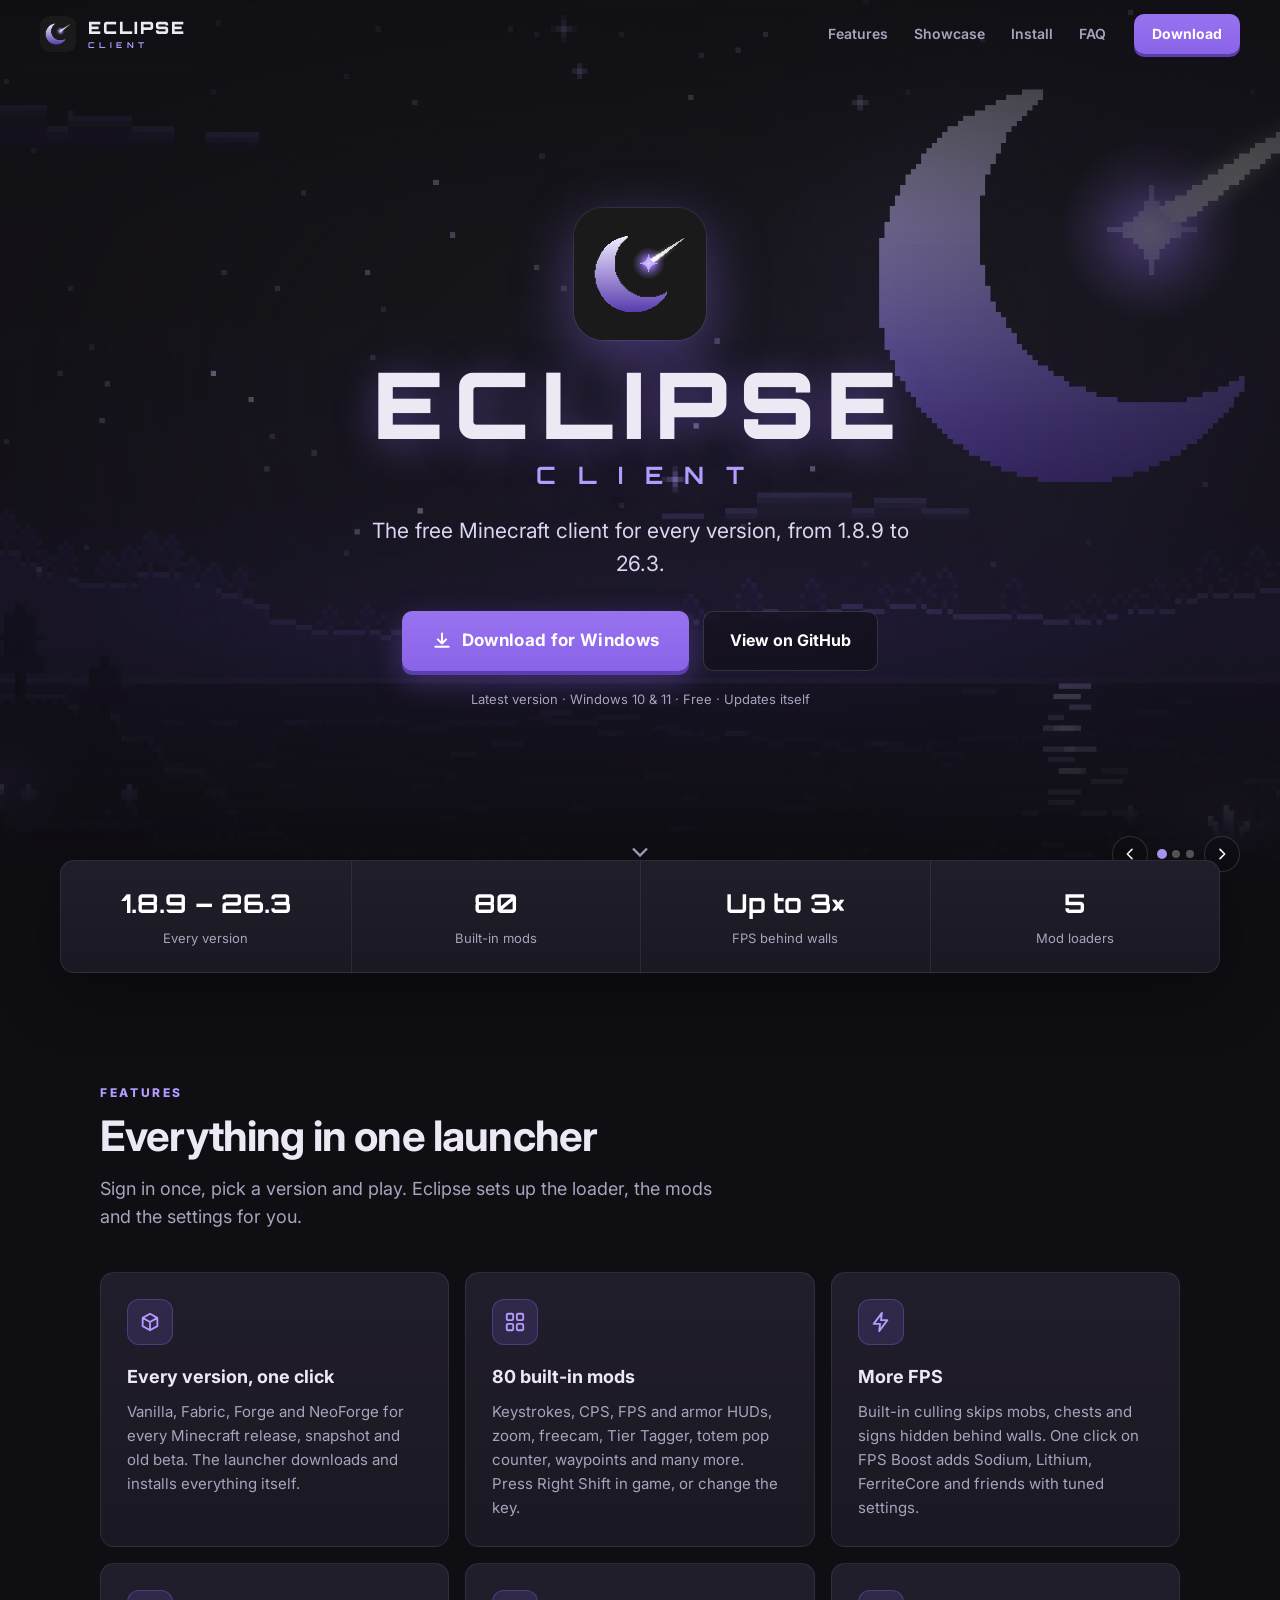
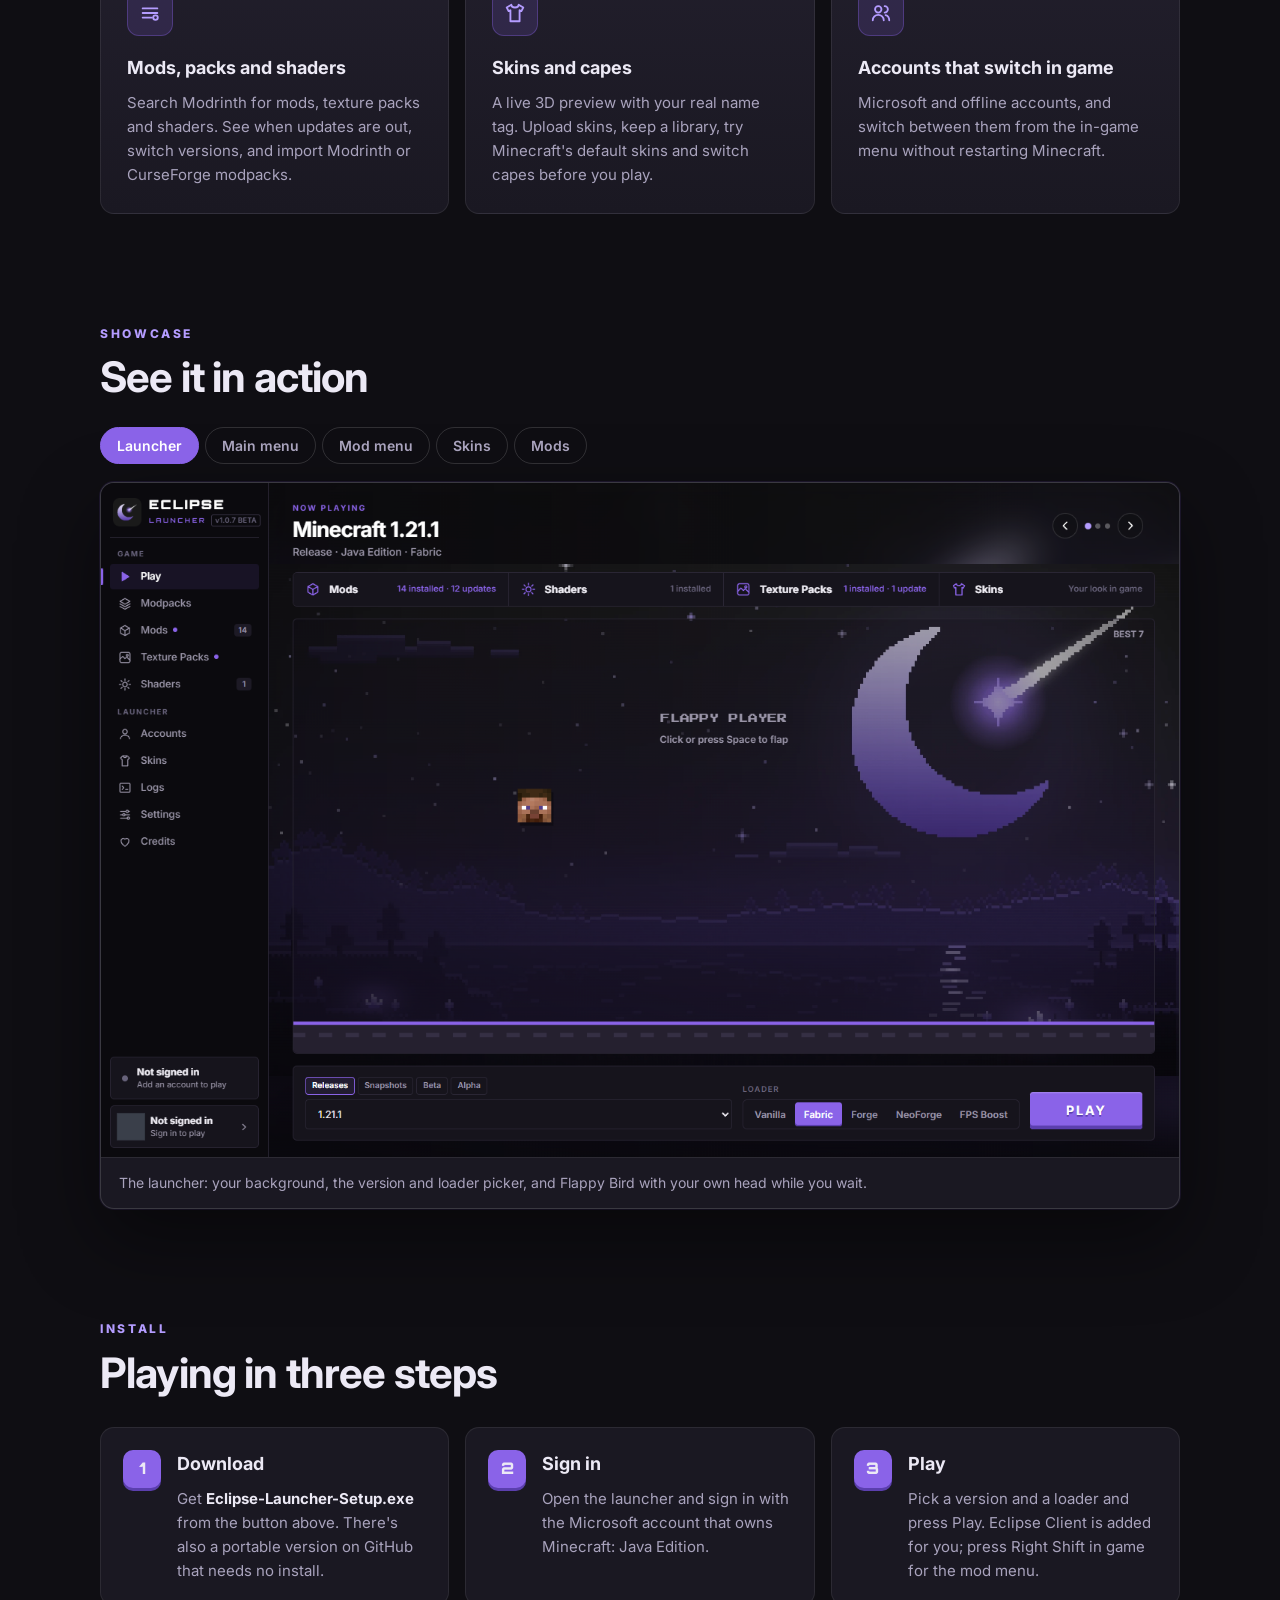
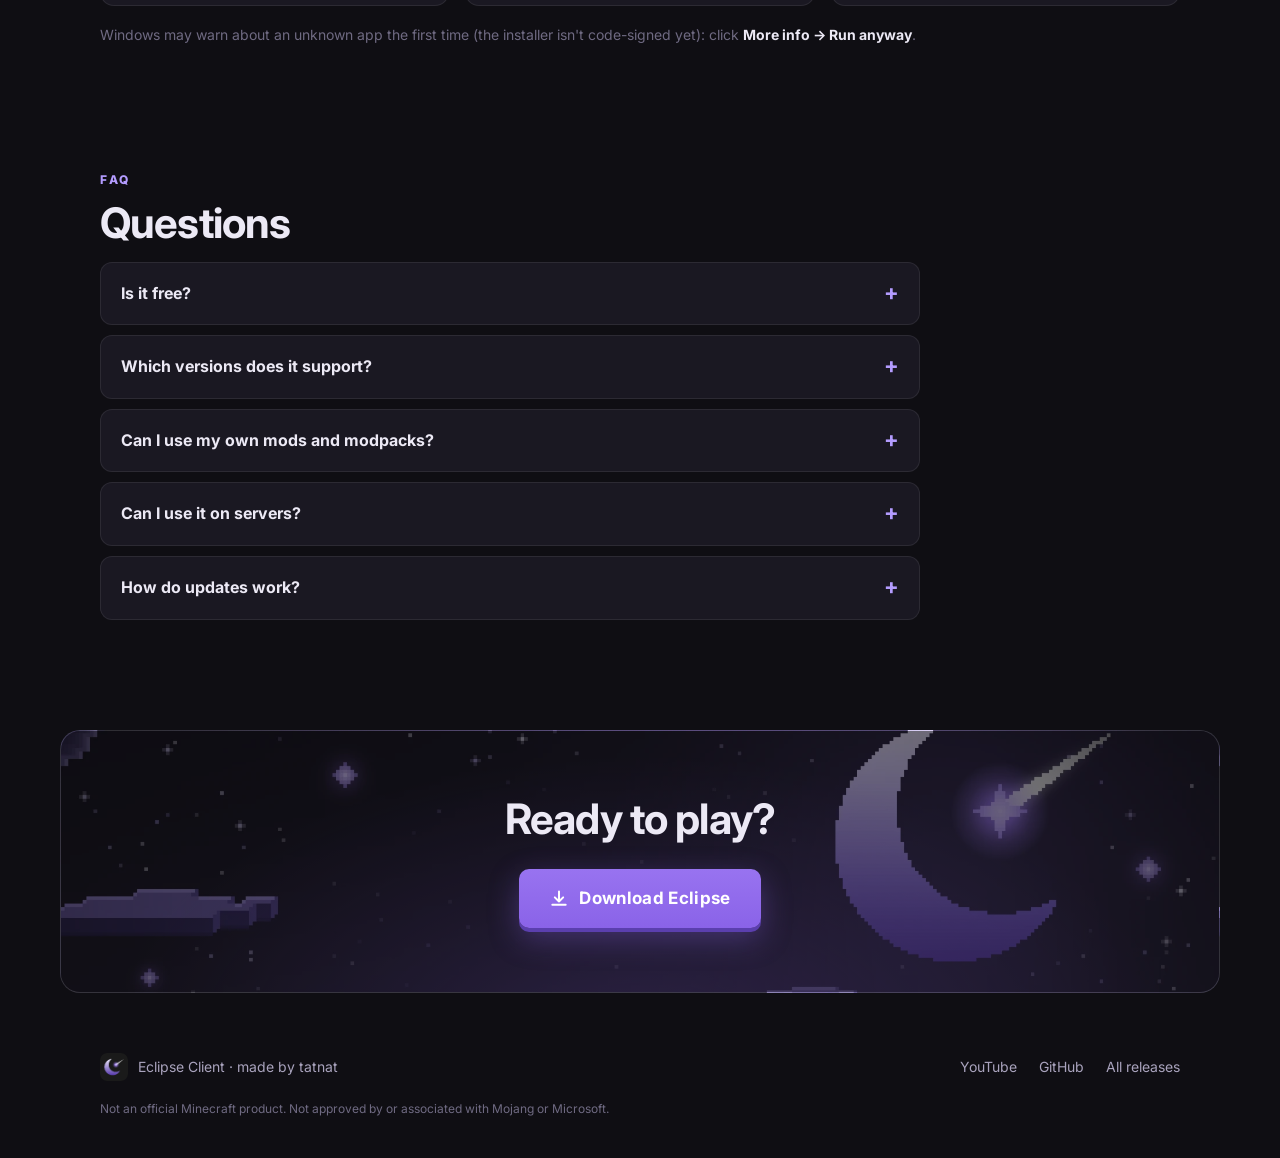
==== index.html @ bcda7501 "Eclipse Client website Co-Authored-By: Claude Opus 5.5 <noreply@anthropic.com>" ====
<!doctype html>
<html lang="en">
<head>
  <meta charset="utf-8">
  <meta name="viewport" content="width=device-width, initial-scale=1">
  <title>Eclipse Client</title>
  <meta name="description" content="Eclipse Client: a free Minecraft launcher and client for every version from 1.8.9 to 26.3. 80 built-in mods, an FPS boost, Modrinth mods, shaders and texture packs, skins and more.">
  <meta property="og:title" content="Eclipse Client">
  <meta property="og:description" content="A free Minecraft launcher and client for every version, 1.8.9 to 26.3.">
  <meta property="og:image" content="assets/shots/launcher-play.png">
  <meta name="theme-color" content="#0f0e13">
  <link rel="icon" href="assets/favicon.png">
  <link rel="preconnect" href="https://fonts.googleapis.com">
  <link rel="preconnect" href="https://fonts.gstatic.com" crossorigin>
  <link href="https://fonts.googleapis.com/css2?family=Inter:wght@400;500;600;700;800&family=Orbitron:wght@600;700;900&display=swap" rel="stylesheet">
  <link rel="stylesheet" href="style.css">
</head>
<body>
  <header class="nav" id="nav">
    <a class="brand" href="#top">
      <img src="assets/logo.png" alt="" width="36" height="36">
      <span class="wordmark">ECLIPSE<small>CLIENT</small></span>
    </a>
    <nav class="links">
      <a href="#features">Features</a>
      <a href="#showcase">Showcase</a>
      <a href="#install">Install</a>
      <a href="#faq">FAQ</a>
    </nav>
    <a class="btn btn-small download-link" href="https://github.com/tatnatYT/tatnat-launcher/releases/latest">Download</a>
  </header>

  <main id="top">
    <!-- ================= hero ================= -->
    <section class="hero">
      <div class="hero-bg" id="heroBg"></div>
      <div class="hero-stars" id="heroStars"></div>
      <div class="hero-shade"></div>
      <div class="hero-content">
        <img class="hero-logo" src="assets/logo.png" alt="Eclipse Client logo" width="128" height="128">
        <h1 class="wordmark big">ECLIPSE<small>CLIENT</small></h1>
        <p class="tagline">The free Minecraft client for every version, from 1.8.9 to 26.3.</p>
        <div class="hero-buttons">
          <a class="btn btn-big download-link" href="https://github.com/tatnatYT/tatnat-launcher/releases/latest">
            <svg viewBox="0 0 24 24" aria-hidden="true"><path d="M12 3v12M7 10l5 5 5-5M4 19h16"/></svg>
            <span>Download for Windows</span>
          </a>
          <a class="btn btn-ghost" href="https://github.com/tatnatYT/tatnat-launcher" target="_blank" rel="noopener">View on GitHub</a>
        </div>
        <p class="hero-meta"><span id="heroVersion">Latest version</span> · Windows 10 &amp; 11 · Free · Updates itself</p>
      </div>
      <div class="hero-switch" aria-label="Background">
        <button class="hero-arrow" id="bgPrev" aria-label="Previous background"><svg viewBox="0 0 24 24"><path d="M15 5l-7 7 7 7"/></svg></button>
        <div class="hero-dots" id="bgDots"></div>
        <button class="hero-arrow" id="bgNext" aria-label="Next background"><svg viewBox="0 0 24 24"><path d="M9 5l7 7-7 7"/></svg></button>
      </div>
      <a class="scroll-hint" href="#features" aria-label="Scroll down"><svg viewBox="0 0 24 24"><path d="M6 9l6 6 6-6"/></svg></a>
    </section>

    <!-- ================= stats ================= -->
    <section class="stats reveal">
      <div><b>1.8.9 – 26.3</b><span>Every version</span></div>
      <div><b>80</b><span>Built-in mods</span></div>
      <div><b>Up to 3×</b><span>FPS behind walls</span></div>
      <div><b>5</b><span>Mod loaders</span></div>
    </section>

    <!-- ================= features ================= -->
    <section class="section" id="features">
      <p class="eyebrow">Features</p>
      <h2>Everything in one launcher</h2>
      <p class="lead">Sign in once, pick a version and play. Eclipse sets up the loader, the mods and the settings for you.</p>
      <div class="cards">
        <article class="card reveal">
          <div class="icon"><svg viewBox="0 0 24 24"><path d="M12 3l8 4.5v9L12 21l-8-4.5v-9zM4 7.5l8 4.5 8-4.5M12 12v9"/></svg></div>
          <h3>Every version, one click</h3>
          <p>Vanilla, Fabric, Forge and NeoForge for every Minecraft release, snapshot and old beta. The launcher downloads and installs everything itself.</p>
        </article>
        <article class="card reveal">
          <div class="icon"><svg viewBox="0 0 24 24"><rect x="3" y="3" width="7" height="7" rx="1.5"/><rect x="14" y="3" width="7" height="7" rx="1.5"/><rect x="3" y="14" width="7" height="7" rx="1.5"/><rect x="14" y="14" width="7" height="7" rx="1.5"/></svg></div>
          <h3>80 built-in mods</h3>
          <p>Keystrokes, CPS, FPS and armor HUDs, zoom, freecam, Tier Tagger, totem pop counter, waypoints and many more. Press Right Shift in game, or change the key.</p>
        </article>
        <article class="card reveal">
          <div class="icon"><svg viewBox="0 0 24 24"><path d="M13 2L4 14h7l-1 8 9-12h-7z"/></svg></div>
          <h3>More FPS</h3>
          <p>Built-in culling skips mobs, chests and signs hidden behind walls. One click on FPS Boost adds Sodium, Lithium, FerriteCore and friends with tuned settings.</p>
        </article>
        <article class="card reveal">
          <div class="icon"><svg viewBox="0 0 24 24"><path d="M4 7h16M4 12h16M4 17h10"/><circle cx="18" cy="17" r="2.5"/></svg></div>
          <h3>Mods, packs and shaders</h3>
          <p>Search Modrinth for mods, texture packs and shaders. See when updates are out, switch versions, and import Modrinth or CurseForge modpacks.</p>
        </article>
        <article class="card reveal">
          <div class="icon"><svg viewBox="0 0 24 24"><path d="M8 3l-5 3 2 4 2-1v12h10V9l2 1 2-4-5-3c0 2-2 3-4 3S8 5 8 3z"/></svg></div>
          <h3>Skins and capes</h3>
          <p>A live 3D preview with your real name tag. Upload skins, keep a library, try Minecraft's default skins and switch capes before you play.</p>
        </article>
        <article class="card reveal">
          <div class="icon"><svg viewBox="0 0 24 24"><circle cx="9" cy="8" r="3.5"/><path d="M3 20c0-3.3 2.7-6 6-6s6 2.7 6 6"/><path d="M16 4.5a3.5 3.5 0 010 7M21 20c0-2.8-1.6-5-4-5.7"/></svg></div>
          <h3>Accounts that switch in game</h3>
          <p>Microsoft and offline accounts, and switch between them from the in-game menu without restarting Minecraft.</p>
        </article>
      </div>
    </section>

    <!-- ================= showcase ================= -->
    <section class="section showcase" id="showcase">
      <p class="eyebrow">Showcase</p>
      <h2>See it in action</h2>
      <div class="tabs" role="tablist">
        <button class="tab on" data-shot="0" role="tab">Launcher</button>
        <button class="tab" data-shot="1" role="tab">Main menu</button>
        <button class="tab" data-shot="2" role="tab">Mod menu</button>
        <button class="tab" data-shot="3" role="tab">Skins</button>
        <button class="tab" data-shot="4" role="tab">Mods</button>
      </div>
      <figure class="frame reveal">
        <img id="shot" src="assets/shots/launcher-play.png" alt="The Eclipse Launcher" loading="lazy">
        <figcaption id="shotCaption">The launcher: your background, the version and loader picker, and Flappy Bird with your own head while you wait.</figcaption>
      </figure>
    </section>

    <!-- ================= install ================= -->
    <section class="section" id="install">
      <p class="eyebrow">Install</p>
      <h2>Playing in three steps</h2>
      <ol class="steps">
        <li class="reveal"><span>1</span><div><h3>Download</h3><p>Get <b>Eclipse-Launcher-Setup.exe</b> from the button above. There's also a portable version on GitHub that needs no install.</p></div></li>
        <li class="reveal"><span>2</span><div><h3>Sign in</h3><p>Open the launcher and sign in with the Microsoft account that owns Minecraft: Java Edition.</p></div></li>
        <li class="reveal"><span>3</span><div><h3>Play</h3><p>Pick a version and a loader and press Play. Eclipse Client is added for you; press Right Shift in game for the mod menu.</p></div></li>
      </ol>
      <p class="note">Windows may warn about an unknown app the first time (the installer isn't code-signed yet): click <b>More info → Run anyway</b>.</p>
    </section>

    <!-- ================= faq ================= -->
    <section class="section" id="faq">
      <p class="eyebrow">FAQ</p>
      <h2>Questions</h2>
      <div class="faq">
        <details class="reveal"><summary>Is it free?</summary><p>Yes. The launcher and the client are completely free, and the source is on GitHub.</p></details>
        <details class="reveal"><summary>Which versions does it support?</summary><p>The launcher runs every Minecraft version. Eclipse Client (the in-game mods) works on Fabric 1.8.9–1.12.2 and 1.14.4–26.3, Forge 1.8.9–1.12.2 and 1.18.2–1.20.1, and NeoForge 1.20.2–26.3.</p></details>
        <details class="reveal"><summary>Can I use my own mods and modpacks?</summary><p>Yes. Drop in your own jars, install from Modrinth, or import a Modrinth (.mrpack) or CurseForge modpack. Eclipse Client works next to Sodium, Iris, Lithium and other popular mods.</p></details>
        <details class="reveal"><summary>Can I use it on servers?</summary><p>Eclipse Client only changes what you see and your HUD; it adds no cheats. Still, every server has its own rules, so check them if you're unsure.</p></details>
        <details class="reveal"><summary>How do updates work?</summary><p>The launcher updates itself from GitHub and brings the newest Eclipse Client with it. There's nothing to download again.</p></details>
      </div>
    </section>

    <!-- ================= final call ================= -->
    <section class="cta reveal">
      <h2>Ready to play?</h2>
      <a class="btn btn-big download-link" href="https://github.com/tatnatYT/tatnat-launcher/releases/latest">
        <svg viewBox="0 0 24 24" aria-hidden="true"><path d="M12 3v12M7 10l5 5 5-5M4 19h16"/></svg>
        <span>Download Eclipse</span>
      </a>
    </section>
  </main>

  <footer class="footer">
    <div class="footer-brand">
      <img src="assets/logo.png" alt="" width="28" height="28">
      <span>Eclipse Client · made by tatnat</span>
    </div>
    <div class="footer-links">
      <a href="https://www.youtube.com/@tatnatmc" target="_blank" rel="noopener">YouTube</a>
      <a href="https://github.com/tatnatYT/tatnat-launcher" target="_blank" rel="noopener">GitHub</a>
      <a href="https://github.com/tatnatYT/tatnat-launcher/releases" target="_blank" rel="noopener">All releases</a>
    </div>
    <p class="legal">Not an official Minecraft product. Not approved by or associated with Mojang or Microsoft.</p>
  </footer>

  <script src="main.js"></script>
</body>
</html>
---- style.css ----
/* Eclipse Client website: purple night sky, Orbitron wordmark, Inter text. */
:root {
  --bg: #0f0e13;
  --bg-2: #15131c;
  --card: #1a1822;
  --card-2: #211e2b;
  --line: rgba(255, 255, 255, .08);
  --line-2: rgba(255, 255, 255, .14);
  --text: #ece9f5;
  --muted: #a9a3bd;
  --faint: #6f6a82;
  --accent: #8a63e8;
  --accent-dark: #5b3fae;
  --accent-light: #b49cff;
  --r: 14px;
  --max: 1160px;
}

* { box-sizing: border-box; }
html { scroll-behavior: smooth; }
body {
  margin: 0; background: var(--bg); color: var(--text);
  font: 16px/1.6 Inter, system-ui, sans-serif; -webkit-font-smoothing: antialiased;
}
img { max-width: 100%; display: block; }
a { color: inherit; text-decoration: none; }
::selection { background: rgba(138, 99, 232, .45); }

/* ---------- wordmark ---------- */
.wordmark {
  font-family: Orbitron, Inter, sans-serif; font-weight: 900; letter-spacing: .12em;
  display: inline-flex; flex-direction: column; line-height: 1;
}
.wordmark small { font-size: .42em; font-weight: 700; letter-spacing: .5em; color: var(--accent-light); margin-top: .45em; }
.wordmark.big { font-size: clamp(42px, 8vw, 92px); margin: 18px 0 0; align-items: center; text-shadow: 0 6px 40px rgba(138, 99, 232, .45); }
.wordmark.big small { font-size: .26em; letter-spacing: .9em; margin-left: .9em; margin-top: .6em; }

/* ---------- buttons ---------- */
.btn {
  display: inline-flex; align-items: center; justify-content: center; gap: 10px;
  font-weight: 700; border-radius: 10px; cursor: pointer; white-space: nowrap;
  background: linear-gradient(180deg, #9873f0, var(--accent)); color: #fff;
  box-shadow: 0 4px 0 var(--accent-dark), 0 10px 30px rgba(138, 99, 232, .35);
  transition: transform .15s ease, filter .15s ease, box-shadow .15s ease;
}
.btn:hover { transform: translateY(-2px); filter: brightness(1.08); }
.btn:active { transform: translateY(2px); box-shadow: 0 1px 0 var(--accent-dark), 0 4px 14px rgba(138, 99, 232, .35); }
.btn svg { width: 20px; height: 20px; fill: none; stroke: currentColor; stroke-width: 2.4; stroke-linecap: round; stroke-linejoin: round; }
.btn-big { padding: 16px 30px; font-size: 17px; letter-spacing: .02em; }
.btn-small { padding: 9px 18px; font-size: 14px; box-shadow: 0 3px 0 var(--accent-dark); }
.btn-ghost {
  padding: 16px 26px; font-size: 16px; background: rgba(15, 14, 19, .55); border: 1px solid var(--line-2);
  box-shadow: none; backdrop-filter: blur(8px);
}
.btn-ghost:hover { background: rgba(138, 99, 232, .25); border-color: rgba(180, 156, 255, .5); }

/* ---------- nav ---------- */
.nav {
  position: fixed; top: 0; left: 0; right: 0; z-index: 50;
  display: flex; align-items: center; gap: 28px; padding: 14px clamp(16px, 4vw, 40px);
  transition: background .25s ease, border-color .25s ease, padding .25s ease;
  border-bottom: 1px solid transparent;
}
.nav.solid { background: rgba(15, 14, 19, .82); backdrop-filter: blur(14px); border-bottom-color: var(--line); padding-top: 10px; padding-bottom: 10px; }
.brand { display: flex; align-items: center; gap: 12px; }
.brand img { border-radius: 9px; }
.brand .wordmark { font-size: 17px; }
.brand .wordmark small { font-size: 8px; letter-spacing: .55em; margin-top: 5px; }
.links { display: flex; gap: 26px; margin-left: auto; }
.links a { color: var(--muted); font-weight: 600; font-size: 14px; transition: color .15s; }
.links a:hover { color: #fff; }

/* ---------- hero ---------- */
.hero { position: relative; min-height: 100svh; display: grid; place-items: center; overflow: hidden; text-align: center; padding: 120px 16px 90px; }
.hero-bg, .hero-stars, .hero-shade { position: absolute; inset: 0; pointer-events: none; }
.hero-layer {
  position: absolute; inset: -3%; background: center / cover no-repeat; image-rendering: pixelated;
  animation: drift 28s ease-in-out infinite alternate; will-change: transform, opacity;
}
.hero-layer.enter { animation: drift 28s ease-in-out infinite alternate, enter .9s cubic-bezier(.2, .8, .2, 1) both; }
.hero-layer.leave { animation: leave .9s cubic-bezier(.4, 0, .2, 1) both; }
@keyframes drift { from { transform: translate3d(0, 0, 0) scale(1); } to { transform: translate3d(-1.5%, -1%, 0) scale(1.04); } }
@keyframes enter { from { opacity: 0; filter: blur(12px) brightness(1.5); } to { opacity: 1; filter: none; } }
@keyframes leave { to { opacity: 0; filter: blur(10px); } }
.hero-shade {
  background:
    radial-gradient(ellipse at 50% 45%, rgba(15, 14, 19, .25), rgba(15, 14, 19, .7) 70%),
    linear-gradient(180deg, rgba(15, 14, 19, .5), transparent 25%, transparent 70%, var(--bg));
}
.star { position: absolute; width: 3px; height: 3px; background: #e9e2ff; box-shadow: 0 0 6px 1px rgba(180, 156, 255, .8); opacity: 0; animation: twinkle var(--d, 4s) ease-in-out var(--delay, 0s) infinite; }
@keyframes twinkle { 0%, 100% { opacity: 0; transform: scale(.6); } 50% { opacity: .9; transform: scale(1.2); } }
.shoot {
  position: absolute; width: 160px; height: 2px; border-radius: 2px; opacity: 0; transform: rotate(-28deg);
  background: linear-gradient(90deg, transparent, rgba(255, 255, 255, .9) 70%, #d9ccff); box-shadow: 0 0 10px rgba(180, 156, 255, .9);
  animation: shoot 1.2s ease-out forwards;
}
@keyframes shoot { 0% { opacity: 0; translate: 0 0; } 15% { opacity: 1; } 100% { opacity: 0; translate: -360px 190px; } }
.hero-content { position: relative; z-index: 2; display: flex; flex-direction: column; align-items: center; }
.hero-logo {
  width: clamp(96px, 12vw, 132px); height: auto; border-radius: 22%;
  box-shadow: 0 0 0 1px rgba(255, 255, 255, .08), 0 18px 60px rgba(138, 99, 232, .45);
  animation: float 6s ease-in-out infinite;
}
@keyframes float { 50% { transform: translateY(-8px); } }
.tagline { font-size: clamp(17px, 2.2vw, 21px); color: #ddd6f3; max-width: 560px; margin: 26px 0 30px; }
.hero-buttons { display: flex; gap: 14px; flex-wrap: wrap; justify-content: center; }
.hero-meta { color: var(--muted); font-size: 13px; margin-top: 18px; }
.hero-switch { position: absolute; z-index: 3; bottom: 28px; right: clamp(16px, 4vw, 40px); display: flex; align-items: center; gap: 10px; }
.hero-arrow {
  width: 36px; height: 36px; border-radius: 50%; display: grid; place-items: center; cursor: pointer; color: #fff;
  background: rgba(15, 14, 19, .55); border: 1px solid var(--line-2); transition: background .15s, transform .15s;
}
.hero-arrow:hover { background: rgba(138, 99, 232, .5); transform: scale(1.06); }
.hero-arrow svg { width: 16px; height: 16px; fill: none; stroke: currentColor; stroke-width: 2.4; stroke-linecap: round; stroke-linejoin: round; }
.hero-dots { display: flex; gap: 6px; }
.hero-dots button { width: 8px; height: 8px; padding: 0; border: 0; border-radius: 50%; cursor: pointer; background: rgba(255, 255, 255, .3); transition: background .15s, transform .15s; }
.hero-dots button.on { background: var(--accent-light); transform: scale(1.25); }
.scroll-hint { position: absolute; z-index: 3; bottom: 26px; left: 50%; translate: -50% 0; color: var(--muted); animation: bob 2s ease-in-out infinite; }
.scroll-hint svg { width: 28px; height: 28px; fill: none; stroke: currentColor; stroke-width: 2; }
@keyframes bob { 50% { transform: translateY(6px); } }

/* ---------- stats ---------- */
.stats {
  max-width: var(--max); margin: -40px auto 0; position: relative; z-index: 4;
  display: grid; grid-template-columns: repeat(4, 1fr);
  background: linear-gradient(180deg, var(--card-2), var(--card)); border: 1px solid var(--line); border-radius: var(--r);
  box-shadow: 0 20px 60px rgba(0, 0, 0, .35);
}
.stats > div { padding: 22px 16px; text-align: center; }
.stats > div + div { border-left: 1px solid var(--line); }
.stats b { display: block; font-family: Orbitron, Inter, sans-serif; font-size: clamp(18px, 2.4vw, 26px); color: #fff; }
.stats span { color: var(--muted); font-size: 13px; }

/* ---------- sections ---------- */
.section { max-width: var(--max); margin: 0 auto; padding: 110px clamp(16px, 4vw, 40px) 0; }
.eyebrow { color: var(--accent-light); font-weight: 800; font-size: 12px; letter-spacing: .22em; text-transform: uppercase; margin: 0 0 10px; }
h2 { font-size: clamp(28px, 4vw, 42px); line-height: 1.15; margin: 0 0 14px; letter-spacing: -.02em; }
.lead { color: var(--muted); font-size: 18px; max-width: 620px; margin: 0 0 40px; }
h3 { margin: 0 0 8px; font-size: 18px; }

.cards { display: grid; grid-template-columns: repeat(3, 1fr); gap: 16px; }
.card {
  background: linear-gradient(180deg, var(--card-2), var(--card)); border: 1px solid var(--line); border-radius: var(--r);
  padding: 26px; transition: transform .2s ease, border-color .2s ease, box-shadow .2s ease;
}
.card:hover { transform: translateY(-4px); border-color: rgba(180, 156, 255, .35); box-shadow: 0 16px 40px rgba(91, 63, 174, .25); }
.card p { color: var(--muted); margin: 0; font-size: 15px; }
.icon {
  width: 46px; height: 46px; border-radius: 12px; display: grid; place-items: center; margin-bottom: 18px;
  background: rgba(138, 99, 232, .16); border: 1px solid rgba(138, 99, 232, .35); color: var(--accent-light);
}
.icon svg { width: 22px; height: 22px; fill: none; stroke: currentColor; stroke-width: 2; stroke-linecap: round; stroke-linejoin: round; }

/* ---------- showcase ---------- */
.tabs { display: flex; gap: 6px; flex-wrap: wrap; margin: 26px 0 18px; }
.tab {
  padding: 9px 16px; border-radius: 999px; border: 1px solid var(--line-2); background: transparent; color: var(--muted);
  font: 600 14px Inter, sans-serif; cursor: pointer; transition: all .15s;
}
.tab:hover { color: #fff; border-color: rgba(180, 156, 255, .5); }
.tab.on { background: var(--accent); border-color: var(--accent); color: #fff; }
.frame { margin: 0; border-radius: var(--r); overflow: hidden; border: 1px solid var(--line-2); background: var(--card); box-shadow: 0 30px 80px rgba(0, 0, 0, .45), 0 0 0 1px rgba(138, 99, 232, .12); }
.frame img { width: 100%; aspect-ratio: 16 / 10; object-fit: cover; object-position: top; transition: opacity .25s ease; }
.frame img.fading { opacity: 0; }
.frame figcaption { padding: 14px 18px; color: var(--muted); font-size: 14px; border-top: 1px solid var(--line); }

/* ---------- install ---------- */
.steps { list-style: none; padding: 0; margin: 30px 0 0; display: grid; grid-template-columns: repeat(3, 1fr); gap: 16px; }
.steps li { display: flex; gap: 16px; background: var(--card); border: 1px solid var(--line); border-radius: var(--r); padding: 22px; }
.steps li > span {
  flex: none; width: 38px; height: 38px; border-radius: 10px; display: grid; place-items: center;
  font-family: Orbitron, sans-serif; font-weight: 900; background: var(--accent); box-shadow: 0 3px 0 var(--accent-dark);
}
.steps p { margin: 0; color: var(--muted); font-size: 15px; }
.note { color: var(--faint); font-size: 14px; margin-top: 18px; }
.note b, .steps b { color: var(--text); }

/* ---------- faq ---------- */
.faq { display: grid; gap: 10px; max-width: 820px; }
.faq details { background: var(--card); border: 1px solid var(--line); border-radius: 12px; padding: 0 20px; transition: border-color .15s; }
.faq details[open] { border-color: rgba(180, 156, 255, .3); }
.faq summary { cursor: pointer; padding: 18px 0; font-weight: 700; list-style: none; display: flex; justify-content: space-between; gap: 12px; }
.faq summary::-webkit-details-marker { display: none; }
.faq summary::after { content: '+'; color: var(--accent-light); font-size: 22px; line-height: 1; transition: transform .2s; }
.faq details[open] summary::after { transform: rotate(45deg); }
.faq p { color: var(--muted); margin: 0 0 18px; }

/* ---------- final call + footer ---------- */
.cta {
  max-width: var(--max); margin: 110px auto 0; padding: 64px 24px; text-align: center; border-radius: 20px;
  background:
    radial-gradient(ellipse at 50% 120%, rgba(138, 99, 232, .45), transparent 65%),
    url('assets/bg/2.webp') center 30% / cover;
  border: 1px solid var(--line-2); position: relative; overflow: hidden;
}
.cta::before { content: ''; position: absolute; inset: 0; background: rgba(15, 14, 19, .55); }
.cta > * { position: relative; }
.cta h2 { margin-bottom: 26px; }
.footer { max-width: var(--max); margin: 0 auto; padding: 60px clamp(16px, 4vw, 40px) 40px; display: flex; flex-wrap: wrap; align-items: center; gap: 18px 30px; color: var(--muted); font-size: 14px; }
.footer-brand { display: flex; align-items: center; gap: 10px; }
.footer-brand img { border-radius: 7px; }
.footer-links { display: flex; gap: 22px; margin-left: auto; }
.footer-links a:hover { color: #fff; }
.legal { flex-basis: 100%; color: var(--faint); font-size: 12px; margin: 0; }

/* ---------- reveal on scroll ---------- */
.reveal { opacity: 0; transform: translateY(18px); transition: opacity .6s ease, transform .6s ease; }
.reveal.in { opacity: 1; transform: none; }
.cards .reveal:nth-child(3n+2) { transition-delay: .08s; }
.cards .reveal:nth-child(3n) { transition-delay: .16s; }

/* ---------- small screens ---------- */
@media (max-width: 900px) {
  .links { display: none; }
  .nav .btn-small { margin-left: auto; }
  .cards, .steps { grid-template-columns: 1fr; }
  .stats { grid-template-columns: repeat(2, 1fr); margin: -30px 16px 0; }
  .stats > div:nth-child(3) { border-left: 0; }
  .stats > div:nth-child(n+3) { border-top: 1px solid var(--line); }
  .hero-switch { right: 50%; translate: 50% 0; bottom: 70px; }
  .cta { margin: 90px 16px 0; }
}
@media (prefers-reduced-motion: reduce) {
  *, *::before, *::after { animation: none !important; transition: none !important; }
  .reveal { opacity: 1; transform: none; }
}
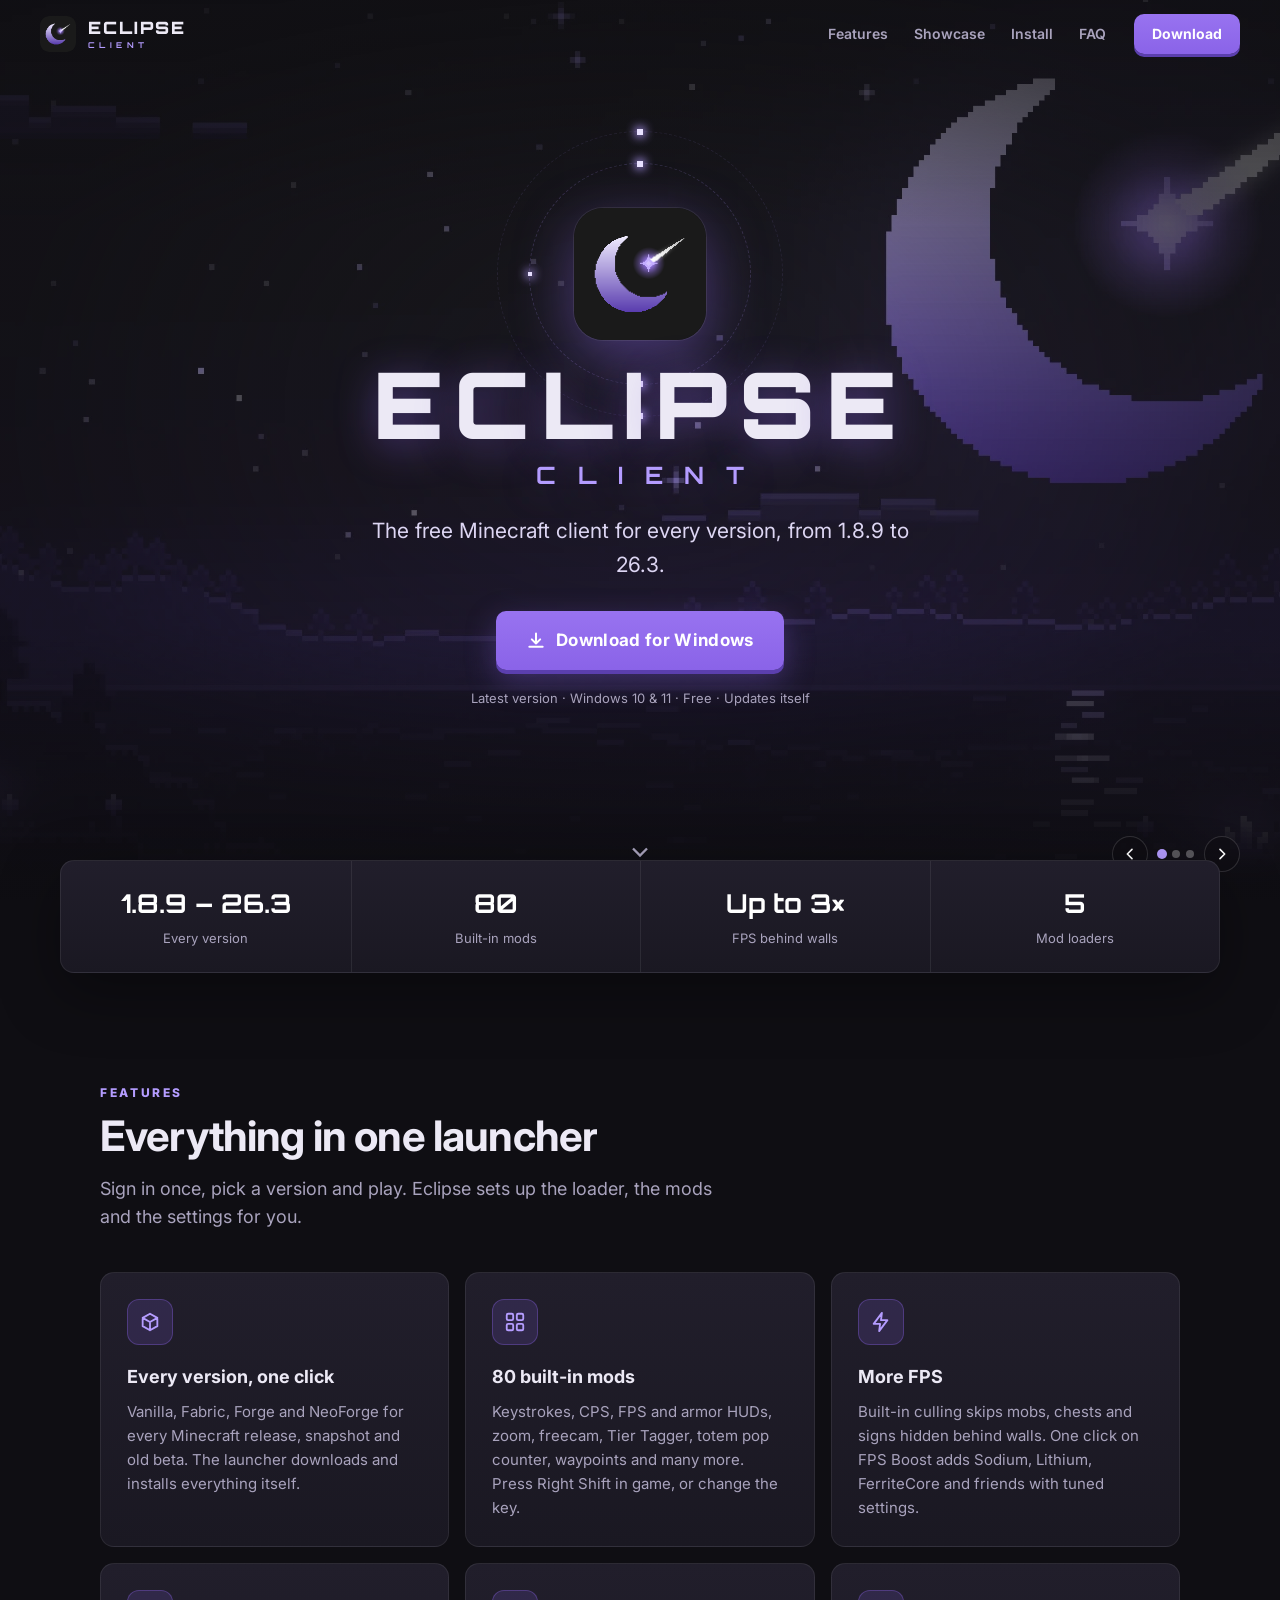
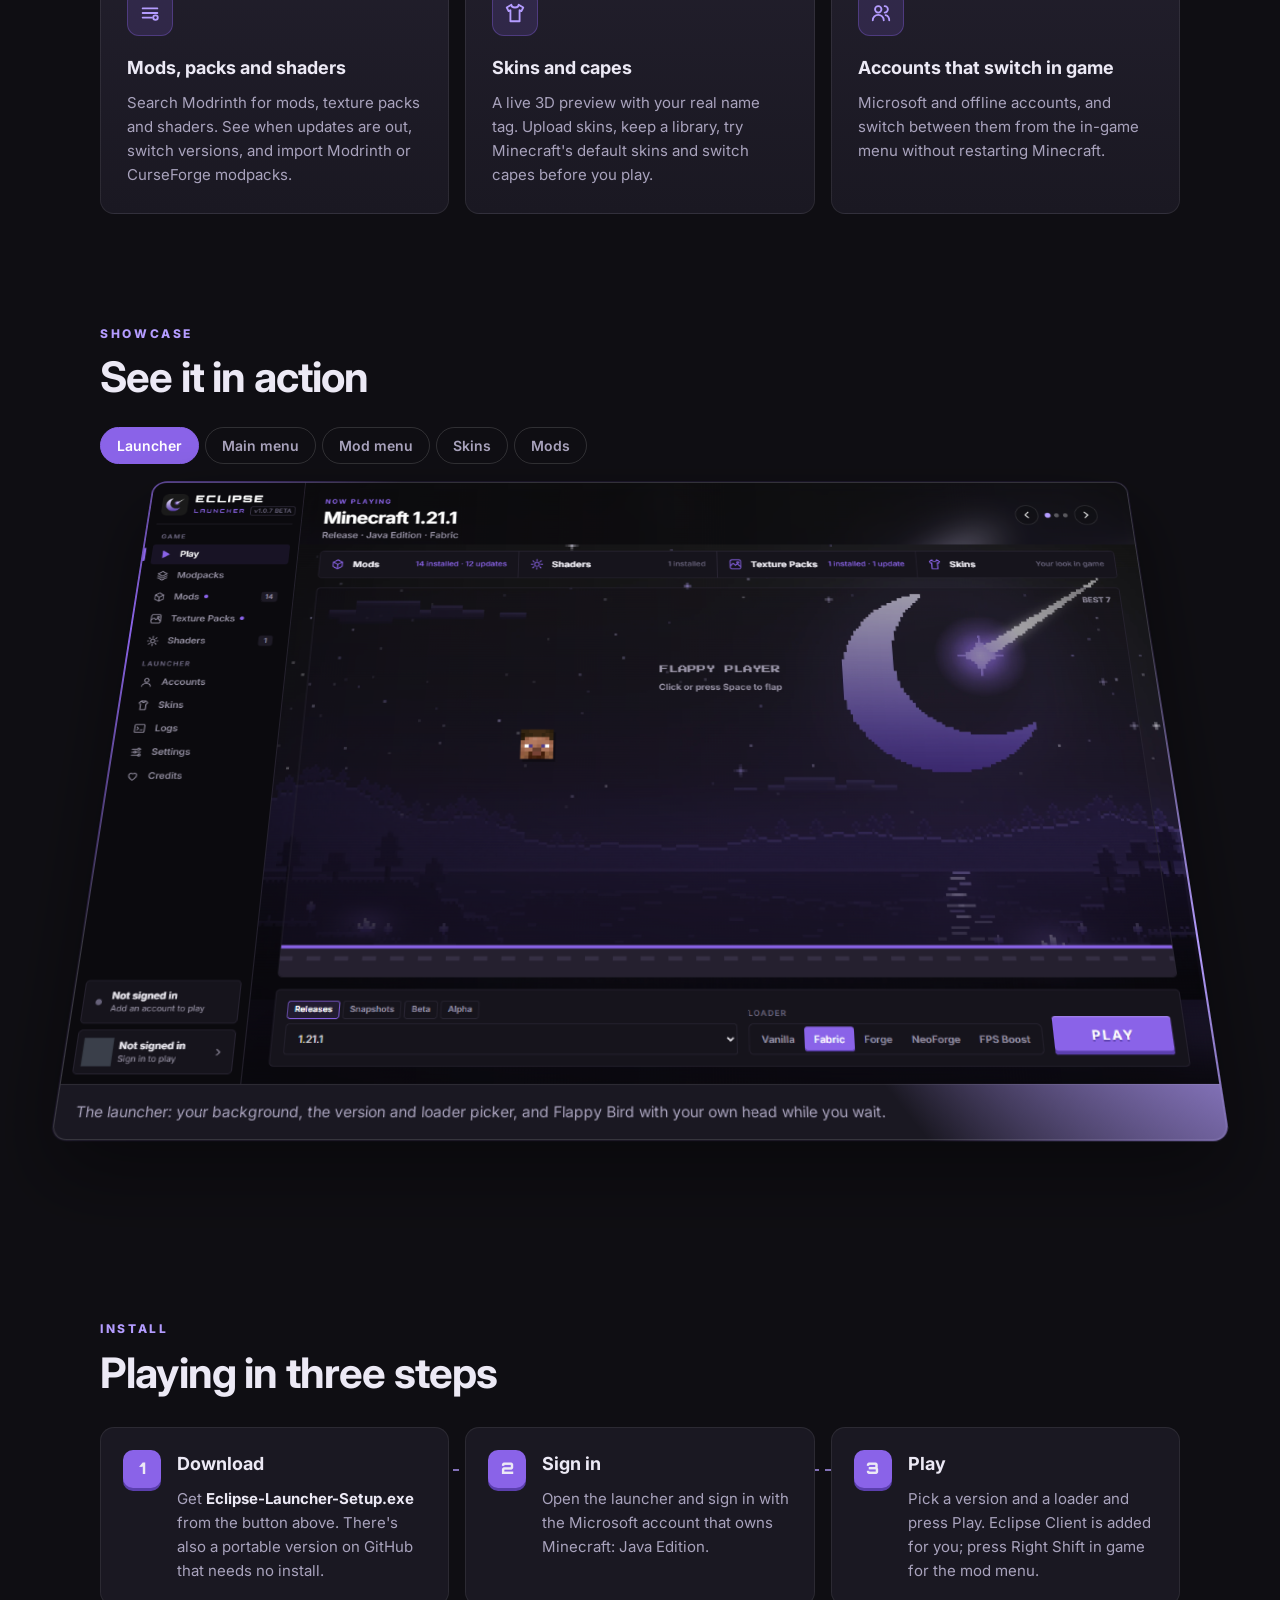
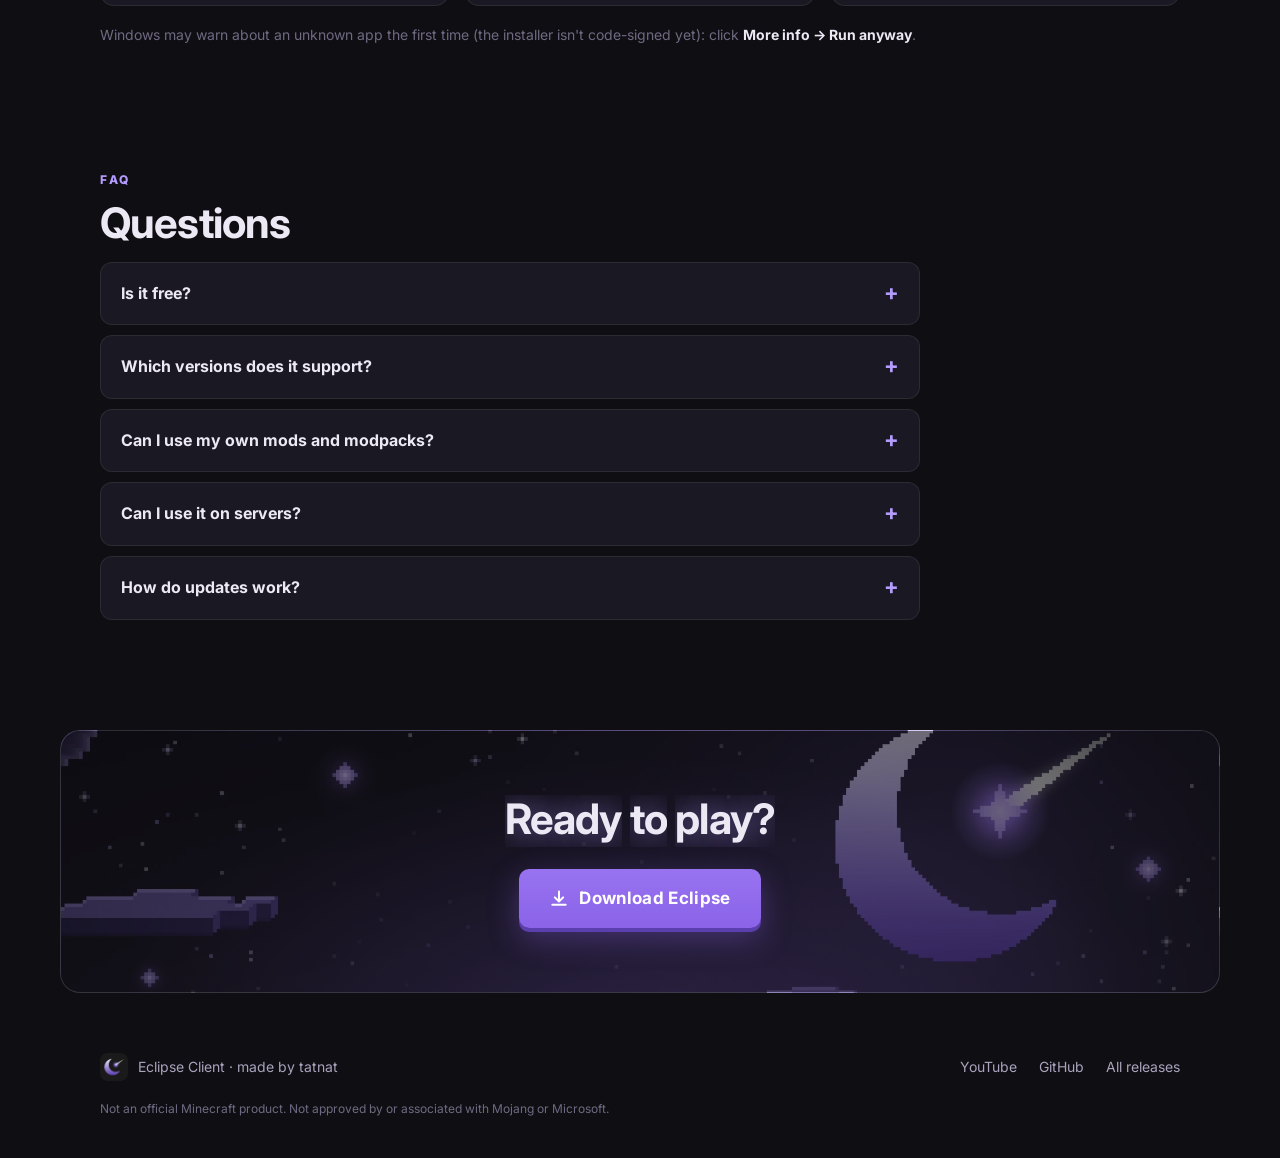
==== commit cda2b825: "Animations everywhere: eclipse intro, letter-by-letter wordmark with light sweep, orbiting logo, mou" ====
--- a/index.html
+++ b/index.html
@@ -14,8 +14,18 @@
   <link rel="preconnect" href="https://fonts.gstatic.com" crossorigin>
   <link href="https://fonts.googleapis.com/css2?family=Inter:wght@400;500;600;700;800&family=Orbitron:wght@600;700;900&display=swap" rel="stylesheet">
   <link rel="stylesheet" href="style.css">
+  <link rel="stylesheet" href="anim.css">
 </head>
 <body>
+  <!-- Intro: a shadow slides over the glowing moon (an eclipse), then the page appears. -->
+  <div class="intro" id="intro" aria-hidden="true">
+    <div class="intro-moon"><img src="assets/logo.png" alt=""></div>
+    <div class="intro-shadow"></div>
+    <div class="intro-ring"></div>
+  </div>
+  <div class="progress" id="progress"></div>
+  <div class="cursor-glow" id="cursorGlow"></div>
+  <div class="cubes" id="cubes" aria-hidden="true"></div>
   <header class="nav" id="nav">
     <a class="brand" href="#top">
       <img src="assets/logo.png" alt="" width="36" height="36">
@@ -37,15 +47,18 @@
       <div class="hero-stars" id="heroStars"></div>
       <div class="hero-shade"></div>
       <div class="hero-content">
-        <img class="hero-logo" src="assets/logo.png" alt="Eclipse Client logo" width="128" height="128">
-        <h1 class="wordmark big">ECLIPSE<small>CLIENT</small></h1>
+        <div class="logo-wrap" id="logoWrap">
+          <div class="orbit"><i></i><i></i><i></i></div>
+          <div class="orbit o2"><i></i><i></i></div>
+          <img class="hero-logo" src="assets/logo.png" alt="Eclipse Client logo" width="128" height="128">
+        </div>
+        <h1 class="wordmark big" id="heroWord"><span class="letters">ECLIPSE</span><small>CLIENT</small></h1>
         <p class="tagline">The free Minecraft client for every version, from 1.8.9 to 26.3.</p>
         <div class="hero-buttons">
           <a class="btn btn-big download-link" href="https://github.com/tatnatYT/tatnat-launcher/releases/latest">
             <svg viewBox="0 0 24 24" aria-hidden="true"><path d="M12 3v12M7 10l5 5 5-5M4 19h16"/></svg>
             <span>Download for Windows</span>
           </a>
-          <a class="btn btn-ghost" href="https://github.com/tatnatYT/tatnat-launcher" target="_blank" rel="noopener">View on GitHub</a>
         </div>
         <p class="hero-meta"><span id="heroVersion">Latest version</span> · Windows 10 &amp; 11 · Free · Updates itself</p>
       </div>
@@ -60,9 +73,9 @@
     <!-- ================= stats ================= -->
     <section class="stats reveal">
       <div><b>1.8.9 – 26.3</b><span>Every version</span></div>
-      <div><b>80</b><span>Built-in mods</span></div>
-      <div><b>Up to 3×</b><span>FPS behind walls</span></div>
-      <div><b>5</b><span>Mod loaders</span></div>
+      <div><b data-count="80">80</b><span>Built-in mods</span></div>
+      <div><b data-count="3" data-prefix="Up to " data-suffix="×">Up to 3×</b><span>FPS behind walls</span></div>
+      <div><b data-count="5">5</b><span>Mod loaders</span></div>
     </section>
 
     <!-- ================= features ================= -->
@@ -115,17 +128,20 @@
         <button class="tab" data-shot="3" role="tab">Skins</button>
         <button class="tab" data-shot="4" role="tab">Mods</button>
       </div>
-      <figure class="frame reveal">
+      <div class="frame-wrap">
+      <figure class="frame reveal" id="frame">
         <img id="shot" src="assets/shots/launcher-play.png" alt="The Eclipse Launcher" loading="lazy">
         <figcaption id="shotCaption">The launcher: your background, the version and loader picker, and Flappy Bird with your own head while you wait.</figcaption>
       </figure>
+      </div>
     </section>
 
     <!-- ================= install ================= -->
     <section class="section" id="install">
       <p class="eyebrow">Install</p>
       <h2>Playing in three steps</h2>
-      <ol class="steps">
+      <ol class="steps" id="steps">
+        <svg class="steps-line" aria-hidden="true" preserveAspectRatio="none" viewBox="0 0 100 2"><line x1="0" y1="1" x2="100" y2="1"/></svg>
         <li class="reveal"><span>1</span><div><h3>Download</h3><p>Get <b>Eclipse-Launcher-Setup.exe</b> from the button above. There's also a portable version on GitHub that needs no install.</p></div></li>
         <li class="reveal"><span>2</span><div><h3>Sign in</h3><p>Open the launcher and sign in with the Microsoft account that owns Minecraft: Java Edition.</p></div></li>
         <li class="reveal"><span>3</span><div><h3>Play</h3><p>Pick a version and a loader and press Play. Eclipse Client is added for you; press Right Shift in game for the mod menu.</p></div></li>
--- a/style.css
+++ b/style.css
@@ -220,7 +220,4 @@
   .hero-switch { right: 50%; translate: 50% 0; bottom: 70px; }
   .cta { margin: 90px 16px 0; }
 }
-@media (prefers-reduced-motion: reduce) {
-  *, *::before, *::after { animation: none !important; transition: none !important; }
-  .reveal { opacity: 1; transform: none; }
-}
+
--- a/anim.css
+++ b/anim.css
@@ -0,0 +1,180 @@
+/* =====================================================================
+   Eclipse Client website: animations (loaded after style.css)
+   ===================================================================== */
+
+/* ---------- intro: a shadow slides over the glowing moon ---------- */
+.intro { position: fixed; inset: 0; z-index: 100; display: grid; place-items: center; background: #0b0a0f; animation: intro-out .7s ease 1.75s forwards; }
+.intro > * { grid-area: 1 / 1; }
+.intro-moon { width: 132px; height: 132px; border-radius: 26%; overflow: hidden; box-shadow: 0 0 80px 10px rgba(138, 99, 232, .55); animation: intro-glow 1.8s ease forwards; }
+.intro-moon img { width: 100%; height: 100%; }
+.intro-shadow {
+  width: 190px; height: 190px; border-radius: 50%; background: #0b0a0f;
+  box-shadow: 0 0 40px 18px #0b0a0f; transform: translateX(-260px); animation: intro-shadow 1.6s cubic-bezier(.6, 0, .3, 1) .2s forwards;
+}
+.intro-ring { width: 200px; height: 200px; border-radius: 50%; border: 2px solid transparent; animation: intro-ring 1s ease-out 1.15s forwards; }
+@keyframes intro-glow { 0% { transform: scale(.7); opacity: 0; } 25% { transform: scale(1); opacity: 1; } 100% { transform: scale(1.04); } }
+@keyframes intro-shadow { 0% { transform: translateX(-260px); } 55% { transform: translateX(0); } 100% { transform: translateX(260px); } }
+@keyframes intro-ring { from { transform: scale(.6); border-color: rgba(180, 156, 255, .9); } to { transform: scale(3.2); border-color: rgba(180, 156, 255, 0); } }
+@keyframes intro-out { to { opacity: 0; visibility: hidden; } }
+body.intro-skip .intro { display: none; }
+
+/* ---------- scroll progress + cursor glow ---------- */
+.progress {
+  position: fixed; top: 0; left: 0; height: 3px; width: 100%; z-index: 60; transform-origin: 0 50%; transform: scaleX(0);
+  background: linear-gradient(90deg, var(--accent-dark), var(--accent-light)); box-shadow: 0 0 12px rgba(180, 156, 255, .8);
+}
+.cursor-glow {
+  position: fixed; z-index: 1; width: 520px; height: 520px; left: -260px; top: -260px; pointer-events: none; border-radius: 50%;
+  background: radial-gradient(circle, rgba(138, 99, 232, .16), transparent 65%); opacity: 0; transition: opacity .4s ease; will-change: transform;
+}
+body.mouse .cursor-glow { opacity: 1; }
+main, .footer { position: relative; z-index: 2; }
+
+/* ---------- floating pixel cubes behind the sections ---------- */
+.cubes { position: fixed; inset: 0; z-index: 0; pointer-events: none; overflow: hidden; }
+.cube {
+  position: absolute; width: var(--s); height: var(--s); bottom: -60px; left: var(--x); opacity: 0;
+  background: linear-gradient(135deg, #b49cff, #6f4cc9 60%, #3d2b6e);
+  box-shadow: inset -3px -3px 0 rgba(0, 0, 0, .25), inset 3px 3px 0 rgba(255, 255, 255, .25), 0 0 18px rgba(138, 99, 232, .5);
+  animation: cube-rise var(--t) linear var(--delay) infinite;
+}
+@keyframes cube-rise { from { transform: translateY(0) rotate(0deg); opacity: 0; } 10% { opacity: .5; } 90% { opacity: .35; } to { transform: translateY(-115vh) rotate(var(--r)); opacity: 0; } }
+
+/* ---------- hero entrance ---------- */
+.hero-content > * { opacity: 0; }
+body.ready .logo-wrap { animation: drop-in .9s cubic-bezier(.2, 1.4, .4, 1) .05s both; }
+body.ready .wordmark.big { opacity: 1; }
+body.ready .wordmark.big small { animation: fade-up .7s ease .9s both; }
+body.ready .tagline { animation: fade-up .7s ease 1.05s both; }
+body.ready .hero-buttons { animation: pop-in .6s cubic-bezier(.2, 1.4, .4, 1) 1.25s both; }
+body.ready .hero-meta { animation: fade-up .6s ease 1.45s both; }
+@keyframes drop-in { from { opacity: 0; transform: translateY(-40px) scale(.6) rotate(-12deg); } to { opacity: 1; transform: none; } }
+@keyframes fade-up { from { opacity: 0; transform: translateY(16px); } to { opacity: 1; transform: none; } }
+@keyframes pop-in { from { opacity: 0; transform: scale(.85); } to { opacity: 1; transform: none; } }
+
+/* wordmark letters fly in one by one, then a light sweep crosses them now and then */
+.letters { display: inline-flex; position: relative; perspective: 600px; }
+.letters .ch { display: inline-block; opacity: 0; }
+body.ready .letters .ch { animation: letter-in .75s cubic-bezier(.2, 1, .3, 1) calc(.3s + var(--i) * .07s) both; }
+@keyframes letter-in { from { opacity: 0; transform: translateY(40px) rotateX(70deg) scale(.7); filter: blur(10px); } to { opacity: 1; transform: none; filter: none; } }
+.letters::after {
+  content: ''; position: absolute; inset: -10% -20%; pointer-events: none; mix-blend-mode: overlay;
+  background: linear-gradient(100deg, transparent 40%, rgba(255, 255, 255, .95) 50%, transparent 60%);
+  background-size: 250% 100%; background-position: 150% 0; animation: sweep 5s ease-in-out 2.4s infinite;
+}
+@keyframes sweep { 0% { background-position: 150% 0; } 35%, 100% { background-position: -60% 0; } }
+
+/* logo: floats, glows and has particles orbiting it */
+.logo-wrap { position: relative; width: clamp(96px, 12vw, 132px); aspect-ratio: 1; }
+.logo-wrap .hero-logo { width: 100%; position: relative; z-index: 1; animation: float 6s ease-in-out infinite, glow 4s ease-in-out infinite; }
+@keyframes glow { 50% { box-shadow: 0 0 0 1px rgba(255, 255, 255, .08), 0 18px 90px rgba(138, 99, 232, .85); } }
+.orbit { position: absolute; inset: -34%; border-radius: 50%; border: 1px dashed rgba(180, 156, 255, .2); animation: spin 14s linear infinite; }
+.orbit.o2 { inset: -58%; border-color: rgba(180, 156, 255, .1); animation-duration: 22s; animation-direction: reverse; }
+.orbit i { position: absolute; width: 6px; height: 6px; background: #e9e2ff; box-shadow: 0 0 10px 2px rgba(180, 156, 255, .9); top: -3px; left: calc(50% - 3px); }
+.orbit i:nth-child(2) { top: auto; bottom: -3px; }
+.orbit i:nth-child(3) { top: calc(50% - 2px); left: -2px; width: 4px; height: 4px; }
+@keyframes spin { to { transform: rotate(360deg); } }
+
+/* hero layers follow the mouse a little (main.js sets --mx / --my on .hero) */
+.hero-bg { transform: translate3d(calc(var(--mx, 0) * -14px), calc(var(--my, 0) * -10px), 0) scale(1.03); transition: transform .4s ease-out; }
+.hero-stars { transform: translate3d(calc(var(--mx, 0) * -30px), calc(var(--my, 0) * -22px), 0); transition: transform .4s ease-out; }
+.hero-content { transform: translate3d(calc(var(--mx, 0) * 8px), calc(var(--my, 0) * 6px), 0); transition: transform .4s ease-out; }
+
+/* ---------- download buttons: shine, pulse ring, click ripple ---------- */
+.btn { position: relative; overflow: hidden; isolation: isolate; }
+.btn::before {
+  content: ''; position: absolute; inset: 0; z-index: -1; pointer-events: none; border-radius: inherit;
+  background: linear-gradient(110deg, transparent 35%, rgba(255, 255, 255, .45) 50%, transparent 65%);
+  background-size: 250% 100%; background-position: 150% 0; animation: sweep 3.5s ease-in-out 2.2s infinite;
+}
+/* A glowing ring pulses out of the big buttons (a shadow, so ripples stay clipped inside). */
+.btn-big { animation: ring 2.4s ease-out 2s infinite; }
+@keyframes ring {
+  0% { box-shadow: 0 4px 0 var(--accent-dark), 0 10px 30px rgba(138, 99, 232, .35), 0 0 0 0 rgba(180, 156, 255, .7); }
+  100% { box-shadow: 0 4px 0 var(--accent-dark), 0 10px 30px rgba(138, 99, 232, .35), 0 0 0 18px rgba(180, 156, 255, 0); }
+}
+.ripple { position: absolute; border-radius: 50%; background: rgba(255, 255, 255, .55); transform: scale(0); animation: ripple .6s ease-out forwards; pointer-events: none; }
+@keyframes ripple { to { transform: scale(4); opacity: 0; } }
+
+/* ---------- nav link underline ---------- */
+.links a { position: relative; }
+.links a::after { content: ''; position: absolute; left: 0; right: 0; bottom: -4px; height: 2px; border-radius: 2px; background: var(--accent-light); transform: scaleX(0); transition: transform .25s ease; }
+.links a:hover::after { transform: scaleX(1); }
+
+/* ---------- headings slide in word by word ---------- */
+h2 .w { display: inline-block; overflow: hidden; vertical-align: top; padding-bottom: .1em; margin-bottom: -.1em; }
+h2 .w > span { display: inline-block; transform: translateY(110%); transition: transform .75s cubic-bezier(.2, .9, .2, 1) calc(var(--i) * .07s); }
+h2.in .w > span { transform: none; }
+.eyebrow { opacity: 0; transform: translateX(-14px); transition: opacity .6s ease, transform .6s ease; }
+.eyebrow.in { opacity: 1; transform: none; }
+
+/* ---------- reveal: rise, grow and un-blur ---------- */
+.reveal { filter: blur(6px); transform: translateY(26px) scale(.97); transition: opacity .7s ease, transform .7s cubic-bezier(.2, .9, .2, 1), filter .7s ease; }
+.reveal.in { filter: none; transform: none; }
+
+/* ---------- feature cards: 3D tilt + spotlight following the mouse ---------- */
+.cards { perspective: 900px; }
+.card { position: relative; overflow: hidden; }
+.card.in { transform: rotateX(var(--rx, 0deg)) rotateY(var(--ry, 0deg)); }
+.card.in.tilting { transition: transform .12s ease-out, border-color .2s, box-shadow .2s; }
+.card::before {
+  content: ''; position: absolute; inset: 0; pointer-events: none; opacity: 0; transition: opacity .3s;
+  background: radial-gradient(360px circle at var(--px, 50%) var(--py, 50%), rgba(180, 156, 255, .2), transparent 60%);
+}
+.card:hover::before { opacity: 1; }
+.card:hover .icon { animation: icon-bounce .6s cubic-bezier(.3, 1.6, .5, 1); background: rgba(138, 99, 232, .3); }
+.icon { transition: background .2s; }
+@keyframes icon-bounce { 0% { transform: scale(1); } 40% { transform: scale(1.18) rotate(-8deg); } 100% { transform: scale(1) rotate(0); } }
+
+/* ---------- stats glow under the mouse ---------- */
+.stats > div { transition: background .3s; }
+.stats > div:hover { background: rgba(138, 99, 232, .08); }
+.stats b { transition: text-shadow .3s; }
+.stats > div:hover b { text-shadow: 0 0 18px rgba(180, 156, 255, .8); }
+
+/* ---------- showcase: rotating glow border, 3D tilt that flattens on scroll, sliding swaps ---------- */
+@property --a { syntax: '<angle>'; inherits: false; initial-value: 0deg; }
+.frame-wrap { perspective: 1400px; }
+.frame.in { transform: rotateX(var(--fx, 0deg)) scale(var(--fs, 1)); transform-origin: 50% 0; transition: none; }
+.frame { position: relative; overflow: visible; }
+.frame::before {
+  content: ''; position: absolute; inset: -2px; z-index: -1; border-radius: calc(var(--r) + 2px);
+  background: conic-gradient(from var(--a), transparent 0 20%, #b49cff 30%, transparent 40% 70%, #8a63e8 80%, transparent 90%);
+  animation: border-spin 6s linear infinite;
+}
+@keyframes border-spin { to { --a: 360deg; } }
+.frame img { border-radius: var(--r) var(--r) 0 0; transition: opacity .25s ease, transform .35s cubic-bezier(.2, .9, .2, 1); }
+.frame img.fading { opacity: 0; transform: translateX(-30px) scale(.98); }
+.frame img.coming { opacity: 0; transform: translateX(30px) scale(.98); transition: none; }
+.tab.on { animation: pop-in .35s cubic-bezier(.2, 1.4, .4, 1); }
+
+/* ---------- install: a line draws itself between the steps ---------- */
+.steps { position: relative; }
+.steps-line { position: absolute; left: 6%; top: 41px; width: 88%; height: 4px; z-index: 0; overflow: visible; clip-path: inset(0 100% 0 0); transition: clip-path 1.4s cubic-bezier(.4, 0, .2, 1) .2s; }
+.steps-line line { stroke: var(--accent-light); stroke-width: 2; stroke-dasharray: 6 6; vector-effect: non-scaling-stroke; opacity: .7; animation: dash 1s linear infinite; }
+@keyframes dash { to { stroke-dashoffset: -12; } }
+.steps.in .steps-line { clip-path: inset(0 0 0 0); }
+.steps li { position: relative; z-index: 1; }
+.steps li > span { animation: step-pulse 2.8s ease-in-out infinite; }
+.steps li:nth-of-type(2) > span { animation-delay: .5s; }
+.steps li:nth-of-type(3) > span { animation-delay: 1s; }
+@keyframes step-pulse { 50% { box-shadow: 0 3px 0 var(--accent-dark), 0 0 22px rgba(180, 156, 255, .8); transform: translateY(-2px); } }
+
+/* ---------- FAQ opens smoothly ---------- */
+.faq details[open] p { animation: faq-open .35s ease; }
+@keyframes faq-open { from { opacity: 0; transform: translateY(-8px); } to { opacity: 1; transform: none; } }
+
+/* ---------- final call: slow pan and glow ---------- */
+.cta { animation: cta-pan 30s ease-in-out infinite alternate; }
+@keyframes cta-pan { from { background-position: 50% 120%, center 20%; } to { background-position: 50% 120%, center 45%; } }
+.cta h2 { text-shadow: 0 0 30px rgba(180, 156, 255, .6); }
+
+@media (max-width: 900px) {
+  .steps-line { display: none; }
+  .frame.in { transform: none; }
+}
+/* "Reduce motion" in Windows: no full-screen intro and no mouse-follow effects; the rest stays. */
+@media (prefers-reduced-motion: reduce) {
+  .cursor-glow { display: none !important; }
+  .hero-bg, .hero-stars, .hero-content { transform: none !important; }
+}
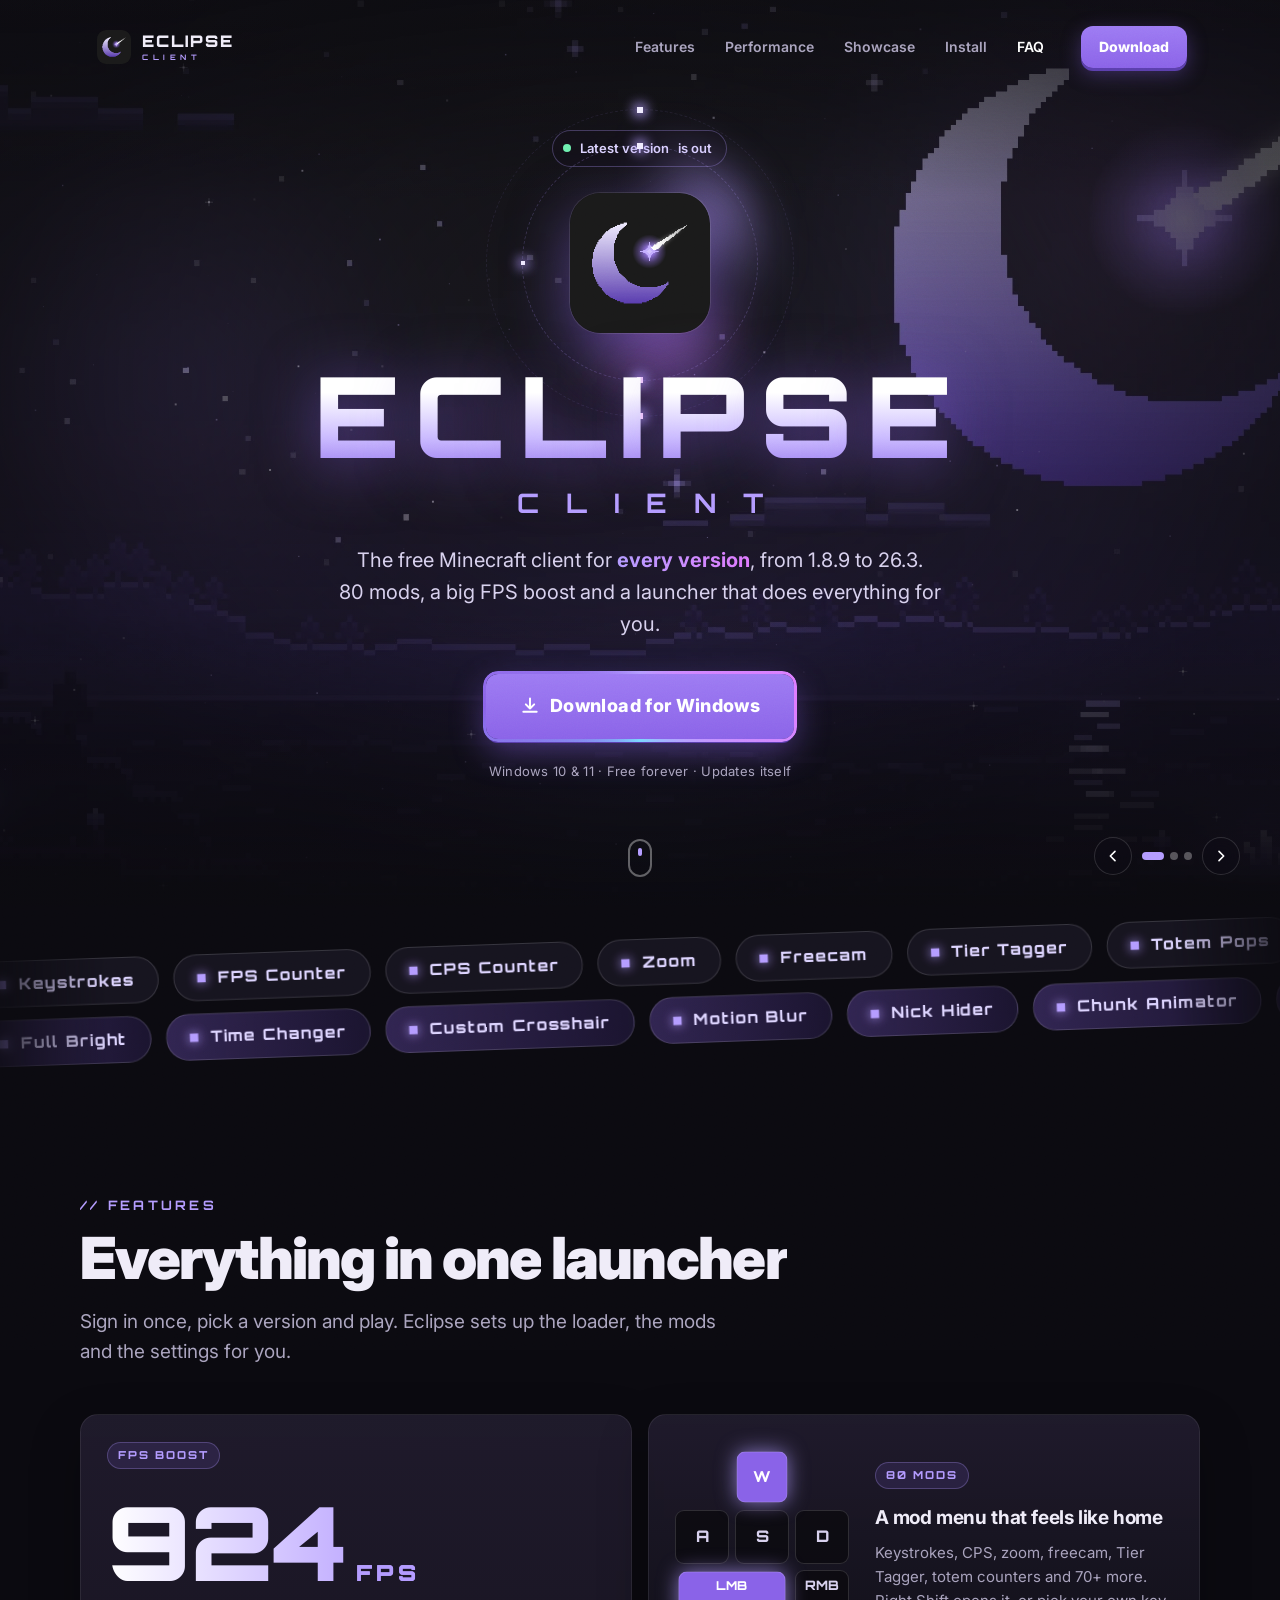
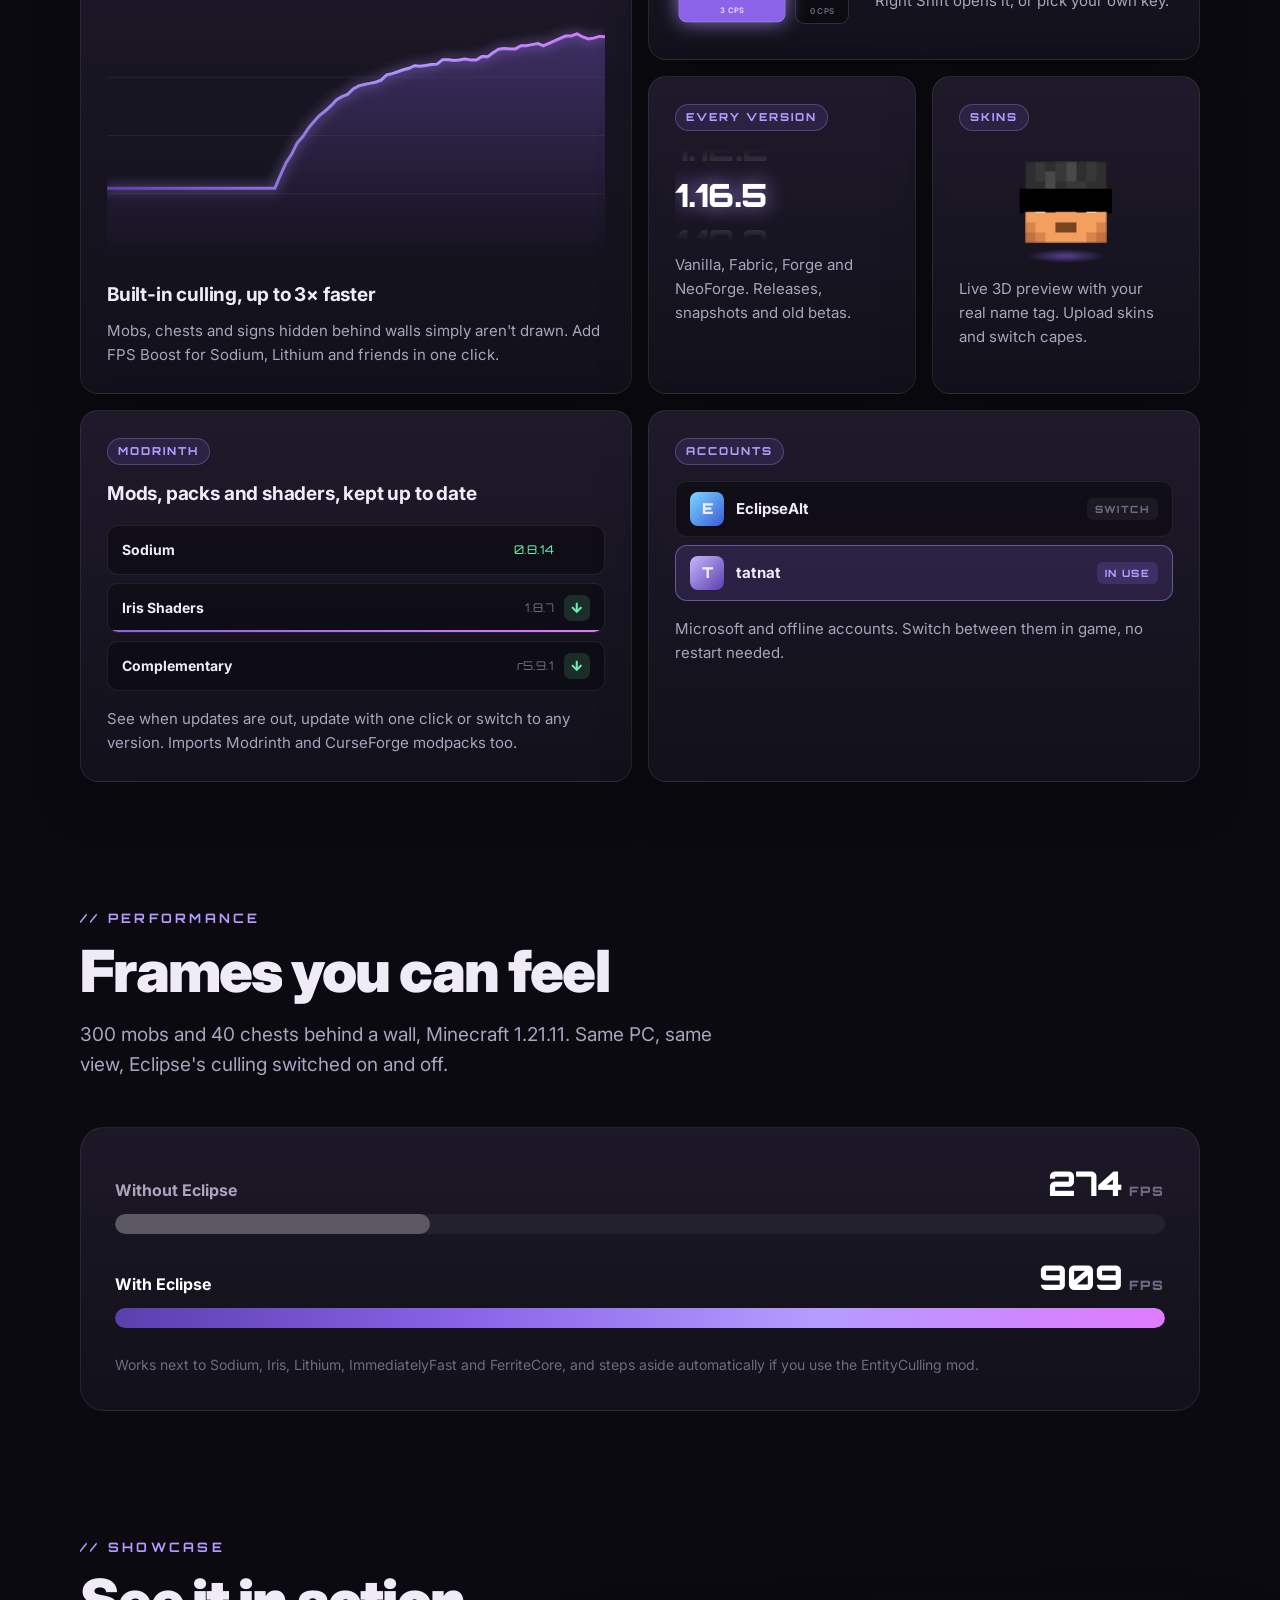
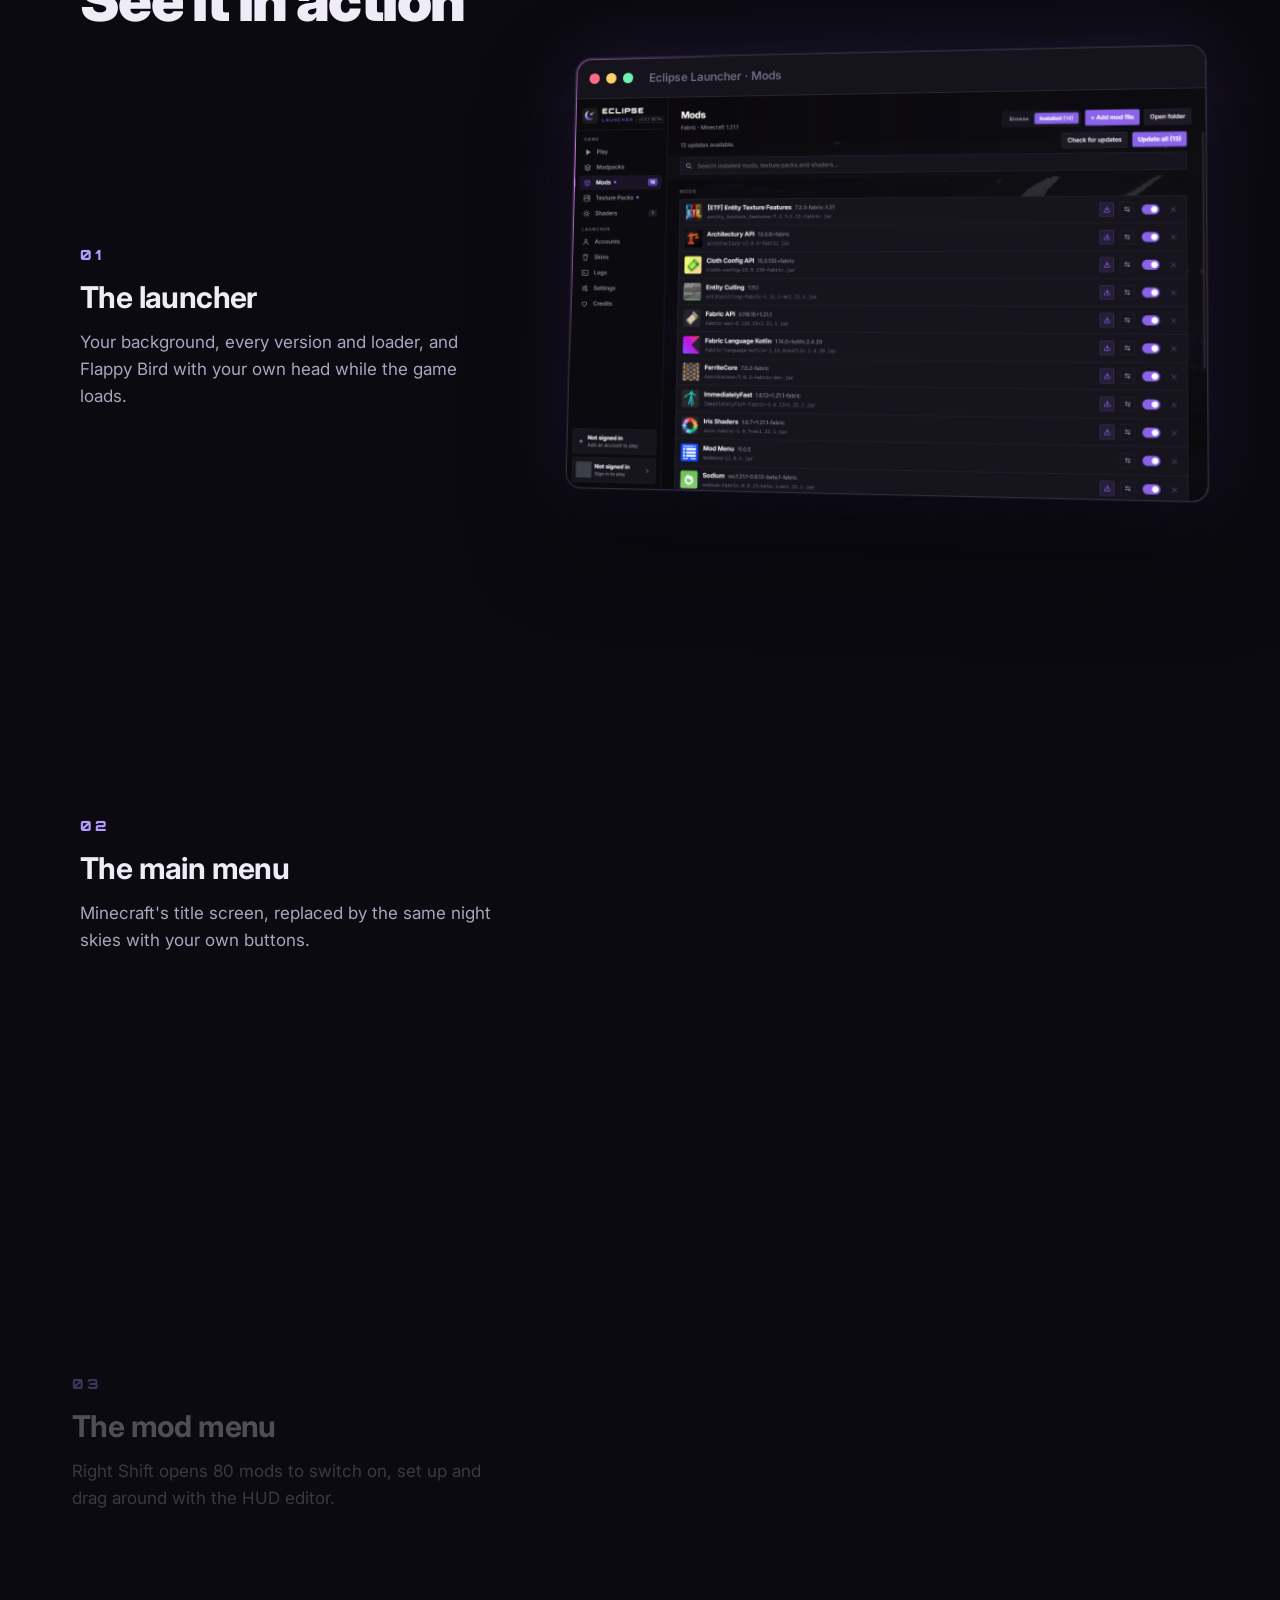
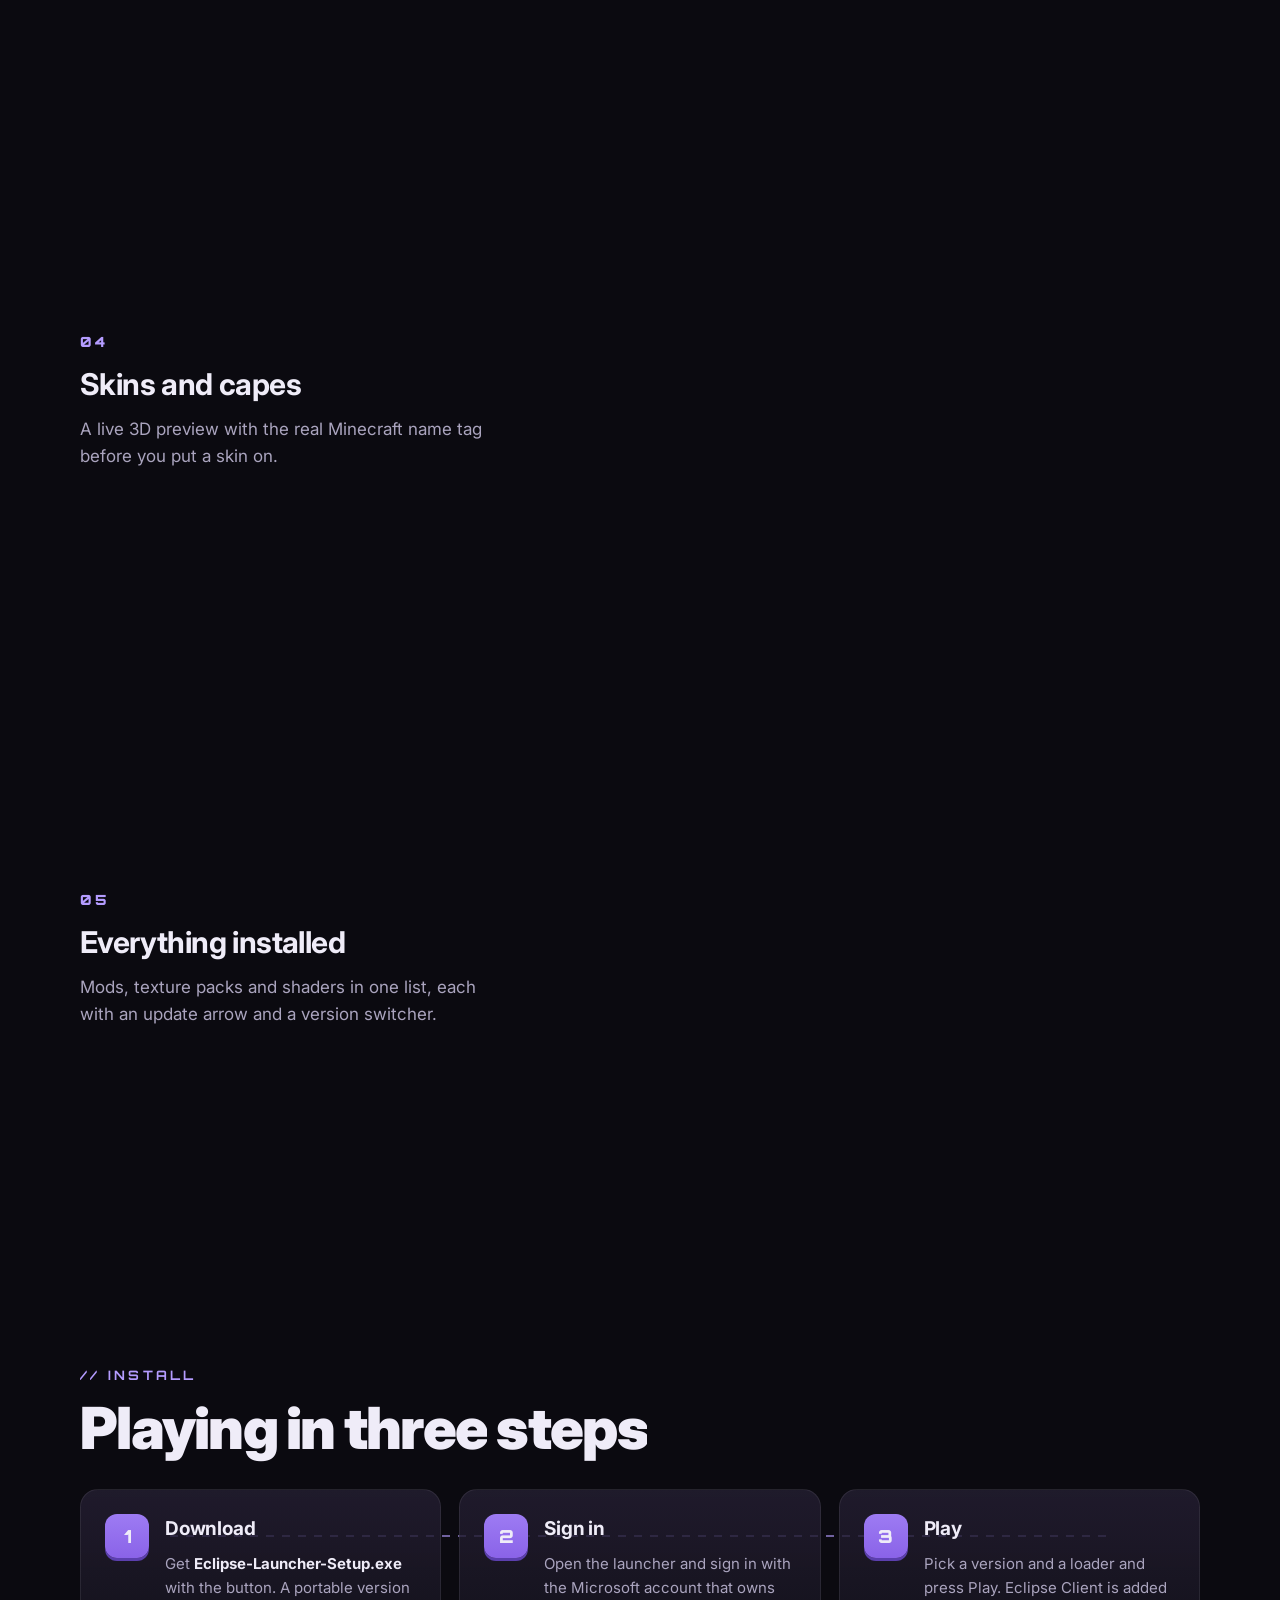
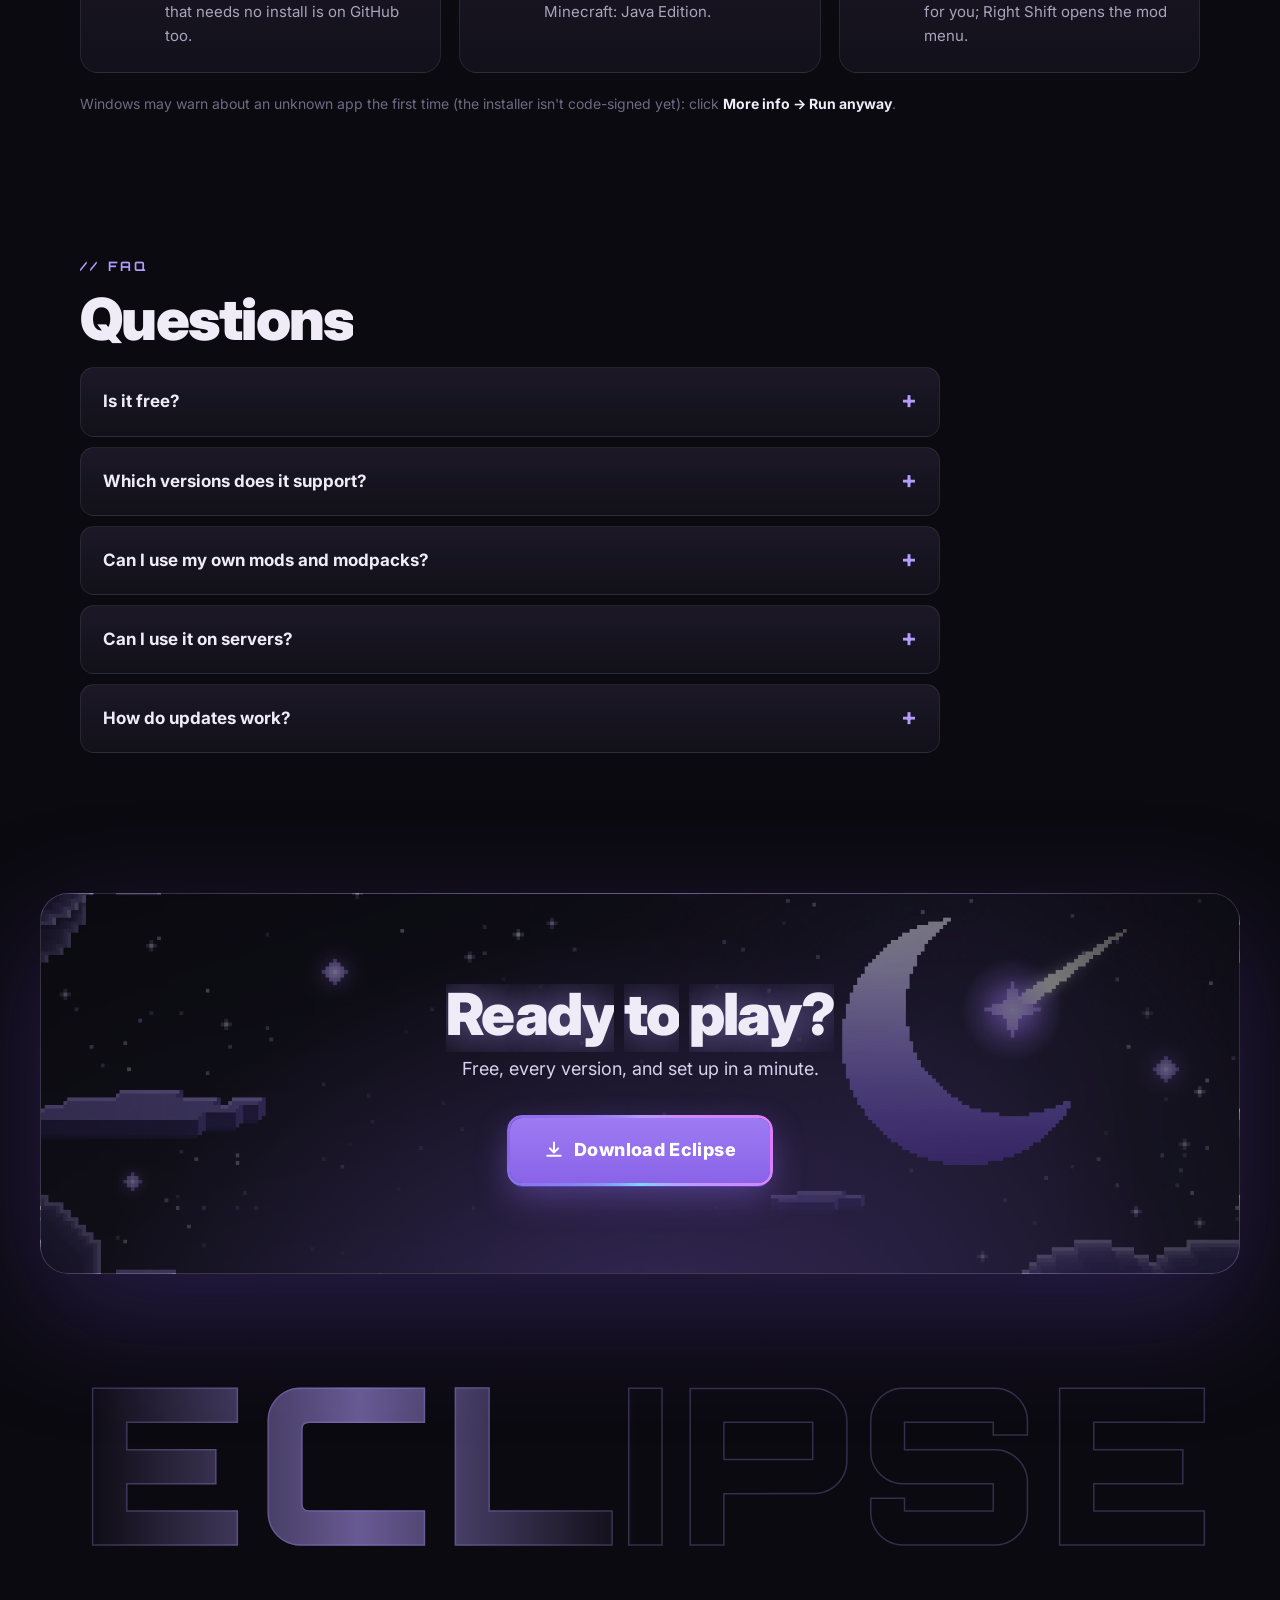
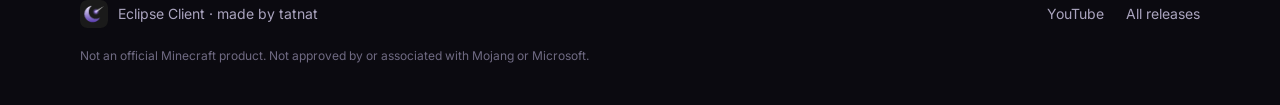
==== commit 8957b578: "Redesign: live starfield + aurora hero, gradient wordmark, magnetic glowing buttons, mod marquees, b" ====
--- a/index.html
+++ b/index.html
@@ -8,13 +8,12 @@
   <meta property="og:title" content="Eclipse Client">
   <meta property="og:description" content="A free Minecraft launcher and client for every version, 1.8.9 to 26.3.">
   <meta property="og:image" content="assets/shots/launcher-play.png">
-  <meta name="theme-color" content="#0f0e13">
+  <meta name="theme-color" content="#0b0a10">
   <link rel="icon" href="assets/favicon.png">
   <link rel="preconnect" href="https://fonts.googleapis.com">
   <link rel="preconnect" href="https://fonts.gstatic.com" crossorigin>
-  <link href="https://fonts.googleapis.com/css2?family=Inter:wght@400;500;600;700;800&family=Orbitron:wght@600;700;900&display=swap" rel="stylesheet">
+  <link href="https://fonts.googleapis.com/css2?family=Inter:wght@400;500;600;700;800;900&family=Orbitron:wght@600;700;800;900&display=swap" rel="stylesheet">
   <link rel="stylesheet" href="style.css">
-  <link rel="stylesheet" href="anim.css">
 </head>
 <body>
   <!-- Intro: a shadow slides over the glowing moon (an eclipse), then the page appears. -->
@@ -22,136 +21,212 @@
     <div class="intro-moon"><img src="assets/logo.png" alt=""></div>
     <div class="intro-shadow"></div>
     <div class="intro-ring"></div>
+    <div class="intro-word">ECLIPSE</div>
   </div>
+
   <div class="progress" id="progress"></div>
+  <div class="cursor-ring" id="cursorRing"></div>
   <div class="cursor-glow" id="cursorGlow"></div>
+  <div class="grain" aria-hidden="true"></div>
   <div class="cubes" id="cubes" aria-hidden="true"></div>
+
   <header class="nav" id="nav">
     <a class="brand" href="#top">
-      <img src="assets/logo.png" alt="" width="36" height="36">
+      <img src="assets/logo.png" alt="" width="34" height="34">
       <span class="wordmark">ECLIPSE<small>CLIENT</small></span>
     </a>
-    <nav class="links">
+    <nav class="links" id="links">
+      <span class="links-pill" id="linksPill"></span>
       <a href="#features">Features</a>
+      <a href="#fps">Performance</a>
       <a href="#showcase">Showcase</a>
       <a href="#install">Install</a>
       <a href="#faq">FAQ</a>
     </nav>
-    <a class="btn btn-small download-link" href="https://github.com/tatnatYT/tatnat-launcher/releases/latest">Download</a>
+    <a class="btn btn-small magnetic download-link" href="https://github.com/tatnatYT/tatnat-launcher/releases/latest"><span>Download</span></a>
   </header>
 
   <main id="top">
     <!-- ================= hero ================= -->
-    <section class="hero">
+    <section class="hero" id="hero">
       <div class="hero-bg" id="heroBg"></div>
-      <div class="hero-stars" id="heroStars"></div>
+      <canvas class="hero-stars" id="starfield"></canvas>
+      <div class="aurora"><i></i><i></i><i></i></div>
       <div class="hero-shade"></div>
       <div class="hero-content">
-        <div class="logo-wrap" id="logoWrap">
+        <p class="badge"><span class="dot"></span><span id="heroVersion">Latest version</span> is out</p>
+        <div class="logo-wrap">
           <div class="orbit"><i></i><i></i><i></i></div>
           <div class="orbit o2"><i></i><i></i></div>
-          <img class="hero-logo" src="assets/logo.png" alt="Eclipse Client logo" width="128" height="128">
-        </div>
-        <h1 class="wordmark big" id="heroWord"><span class="letters">ECLIPSE</span><small>CLIENT</small></h1>
-        <p class="tagline">The free Minecraft client for every version, from 1.8.9 to 26.3.</p>
+          <div class="logo-halo"></div>
+          <img class="hero-logo" src="assets/logo.png" alt="Eclipse Client logo" width="140" height="140">
+        </div>
+        <h1 class="wordmark big"><span class="letters">ECLIPSE</span><small>CLIENT</small></h1>
+        <p class="tagline">The free Minecraft client for <span class="hl">every version</span>, from 1.8.9 to 26.3.<br>80 mods, a big FPS boost and a launcher that does everything for you.</p>
         <div class="hero-buttons">
-          <a class="btn btn-big download-link" href="https://github.com/tatnatYT/tatnat-launcher/releases/latest">
+          <a class="btn btn-big magnetic download-link" href="https://github.com/tatnatYT/tatnat-launcher/releases/latest">
             <svg viewBox="0 0 24 24" aria-hidden="true"><path d="M12 3v12M7 10l5 5 5-5M4 19h16"/></svg>
             <span>Download for Windows</span>
           </a>
         </div>
-        <p class="hero-meta"><span id="heroVersion">Latest version</span> · Windows 10 &amp; 11 · Free · Updates itself</p>
+        <p class="hero-meta">Windows 10 &amp; 11 · Free forever · Updates itself</p>
       </div>
       <div class="hero-switch" aria-label="Background">
         <button class="hero-arrow" id="bgPrev" aria-label="Previous background"><svg viewBox="0 0 24 24"><path d="M15 5l-7 7 7 7"/></svg></button>
         <div class="hero-dots" id="bgDots"></div>
         <button class="hero-arrow" id="bgNext" aria-label="Next background"><svg viewBox="0 0 24 24"><path d="M9 5l7 7-7 7"/></svg></button>
       </div>
-      <a class="scroll-hint" href="#features" aria-label="Scroll down"><svg viewBox="0 0 24 24"><path d="M6 9l6 6 6-6"/></svg></a>
-    </section>
-
-    <!-- ================= stats ================= -->
-    <section class="stats reveal">
-      <div><b>1.8.9 – 26.3</b><span>Every version</span></div>
-      <div><b data-count="80">80</b><span>Built-in mods</span></div>
-      <div><b data-count="3" data-prefix="Up to " data-suffix="×">Up to 3×</b><span>FPS behind walls</span></div>
-      <div><b data-count="5">5</b><span>Mod loaders</span></div>
-    </section>
-
-    <!-- ================= features ================= -->
+      <a class="scroll-hint" href="#features" aria-label="Scroll down"><span></span></a>
+    </section>
+
+    <!-- ================= marquee of mods ================= -->
+    <div class="marquee" aria-hidden="true">
+      <div class="marquee-row" id="marqueeA"></div>
+      <div class="marquee-row reverse" id="marqueeB"></div>
+    </div>
+
+    <!-- ================= features (bento) ================= -->
     <section class="section" id="features">
-      <p class="eyebrow">Features</p>
+      <p class="eyebrow scramble">// FEATURES</p>
       <h2>Everything in one launcher</h2>
       <p class="lead">Sign in once, pick a version and play. Eclipse sets up the loader, the mods and the settings for you.</p>
-      <div class="cards">
-        <article class="card reveal">
-          <div class="icon"><svg viewBox="0 0 24 24"><path d="M12 3l8 4.5v9L12 21l-8-4.5v-9zM4 7.5l8 4.5 8-4.5M12 12v9"/></svg></div>
-          <h3>Every version, one click</h3>
-          <p>Vanilla, Fabric, Forge and NeoForge for every Minecraft release, snapshot and old beta. The launcher downloads and installs everything itself.</p>
-        </article>
-        <article class="card reveal">
-          <div class="icon"><svg viewBox="0 0 24 24"><rect x="3" y="3" width="7" height="7" rx="1.5"/><rect x="14" y="3" width="7" height="7" rx="1.5"/><rect x="3" y="14" width="7" height="7" rx="1.5"/><rect x="14" y="14" width="7" height="7" rx="1.5"/></svg></div>
-          <h3>80 built-in mods</h3>
-          <p>Keystrokes, CPS, FPS and armor HUDs, zoom, freecam, Tier Tagger, totem pop counter, waypoints and many more. Press Right Shift in game, or change the key.</p>
-        </article>
-        <article class="card reveal">
-          <div class="icon"><svg viewBox="0 0 24 24"><path d="M13 2L4 14h7l-1 8 9-12h-7z"/></svg></div>
-          <h3>More FPS</h3>
-          <p>Built-in culling skips mobs, chests and signs hidden behind walls. One click on FPS Boost adds Sodium, Lithium, FerriteCore and friends with tuned settings.</p>
-        </article>
-        <article class="card reveal">
-          <div class="icon"><svg viewBox="0 0 24 24"><path d="M4 7h16M4 12h16M4 17h10"/><circle cx="18" cy="17" r="2.5"/></svg></div>
-          <h3>Mods, packs and shaders</h3>
-          <p>Search Modrinth for mods, texture packs and shaders. See when updates are out, switch versions, and import Modrinth or CurseForge modpacks.</p>
-        </article>
-        <article class="card reveal">
-          <div class="icon"><svg viewBox="0 0 24 24"><path d="M8 3l-5 3 2 4 2-1v12h10V9l2 1 2-4-5-3c0 2-2 3-4 3S8 5 8 3z"/></svg></div>
-          <h3>Skins and capes</h3>
-          <p>A live 3D preview with your real name tag. Upload skins, keep a library, try Minecraft's default skins and switch capes before you play.</p>
-        </article>
-        <article class="card reveal">
-          <div class="icon"><svg viewBox="0 0 24 24"><circle cx="9" cy="8" r="3.5"/><path d="M3 20c0-3.3 2.7-6 6-6s6 2.7 6 6"/><path d="M16 4.5a3.5 3.5 0 010 7M21 20c0-2.8-1.6-5-4-5.7"/></svg></div>
-          <h3>Accounts that switch in game</h3>
-          <p>Microsoft and offline accounts, and switch between them from the in-game menu without restarting Minecraft.</p>
-        </article>
-      </div>
-    </section>
-
-    <!-- ================= showcase ================= -->
+
+      <div class="bento">
+        <article class="tile t-fps reveal">
+          <div class="tile-head"><span class="chip">FPS BOOST</span></div>
+          <div class="fps-big"><span id="fpsNum">274</span><small>FPS</small></div>
+          <canvas class="fps-graph" id="fpsGraph"></canvas>
+          <h3>Built-in culling, up to 3× faster</h3>
+          <p>Mobs, chests and signs hidden behind walls simply aren't drawn. Add FPS Boost for Sodium, Lithium and friends in one click.</p>
+        </article>
+
+        <article class="tile t-keys reveal">
+          <div class="keys" id="keys">
+            <div class="key k-w" data-k="w">W</div>
+            <div class="key k-a" data-k="a">A</div><div class="key k-s" data-k="s">S</div><div class="key k-d" data-k="d">D</div>
+            <div class="key k-l" data-k="l">LMB<small id="cpsL">0 CPS</small></div><div class="key k-r" data-k="r">RMB<small>0 CPS</small></div>
+          </div>
+          <div>
+            <span class="chip">80 MODS</span>
+            <h3>A mod menu that feels like home</h3>
+            <p>Keystrokes, CPS, zoom, freecam, Tier Tagger, totem counters and 70+ more. Right Shift opens it, or pick your own key.</p>
+          </div>
+        </article>
+
+        <article class="tile t-versions reveal">
+          <span class="chip">EVERY VERSION</span>
+          <div class="ticker"><div class="ticker-track" id="ticker"></div></div>
+          <p>Vanilla, Fabric, Forge and NeoForge. Releases, snapshots and old betas.</p>
+        </article>
+
+        <article class="tile t-head reveal">
+          <span class="chip">SKINS</span>
+          <div class="head-stage">
+            <div class="mc-head" id="mcHead">
+              <i class="f front"></i><i class="f back"></i><i class="f left"></i><i class="f right"></i><i class="f top"></i><i class="f bottom"></i>
+            </div>
+            <div class="head-shadow"></div>
+          </div>
+          <p>Live 3D preview with your real name tag. Upload skins and switch capes.</p>
+        </article>
+
+        <article class="tile t-mods reveal">
+          <span class="chip">MODRINTH</span>
+          <h3>Mods, packs and shaders, kept up to date</h3>
+          <div class="modrows" id="modrows">
+            <div class="modrow"><b>Sodium</b><span class="ver">0.8.13</span><span class="upd">↓</span><i class="bar"></i></div>
+            <div class="modrow"><b>Iris Shaders</b><span class="ver">1.8.7</span><span class="upd">↓</span><i class="bar"></i></div>
+            <div class="modrow"><b>Complementary</b><span class="ver">r5.9.1</span><span class="upd">↓</span><i class="bar"></i></div>
+          </div>
+          <p>See when updates are out, update with one click or switch to any version. Imports Modrinth and CurseForge modpacks too.</p>
+        </article>
+
+        <article class="tile t-accounts reveal">
+          <span class="chip">ACCOUNTS</span>
+          <div class="accounts" id="accounts">
+            <div class="acc on"><span class="av">T</span><b>tatnat</b><em>IN USE</em></div>
+            <div class="acc"><span class="av alt">E</span><b>EclipseAlt</b><em>SWITCH</em></div>
+          </div>
+          <p>Microsoft and offline accounts. Switch between them in game, no restart needed.</p>
+        </article>
+      </div>
+    </section>
+
+    <!-- ================= performance ================= -->
+    <section class="section fps-section" id="fps">
+      <p class="eyebrow scramble">// PERFORMANCE</p>
+      <h2>Frames you can feel</h2>
+      <p class="lead">300 mobs and 40 chests behind a wall, Minecraft 1.21.11. Same PC, same view, Eclipse's culling switched on and off.</p>
+      <div class="compare reveal" id="compare">
+        <div class="cmp">
+          <div class="cmp-label"><span>Without Eclipse</span><b data-to="274">0</b></div>
+          <div class="cmp-bar"><i style="--w: 30%"></i></div>
+        </div>
+        <div class="cmp win">
+          <div class="cmp-label"><span>With Eclipse</span><b data-to="909">0</b></div>
+          <div class="cmp-bar"><i style="--w: 100%"></i></div>
+        </div>
+        <p class="cmp-note">Works next to Sodium, Iris, Lithium, ImmediatelyFast and FerriteCore, and steps aside automatically if you use the EntityCulling mod.</p>
+      </div>
+    </section>
+
+    <!-- ================= showcase (sticky scrollytelling) ================= -->
     <section class="section showcase" id="showcase">
-      <p class="eyebrow">Showcase</p>
+      <p class="eyebrow scramble">// SHOWCASE</p>
       <h2>See it in action</h2>
-      <div class="tabs" role="tablist">
-        <button class="tab on" data-shot="0" role="tab">Launcher</button>
-        <button class="tab" data-shot="1" role="tab">Main menu</button>
-        <button class="tab" data-shot="2" role="tab">Mod menu</button>
-        <button class="tab" data-shot="3" role="tab">Skins</button>
-        <button class="tab" data-shot="4" role="tab">Mods</button>
-      </div>
-      <div class="frame-wrap">
-      <figure class="frame reveal" id="frame">
-        <img id="shot" src="assets/shots/launcher-play.png" alt="The Eclipse Launcher" loading="lazy">
-        <figcaption id="shotCaption">The launcher: your background, the version and loader picker, and Flappy Bird with your own head while you wait.</figcaption>
-      </figure>
+      <div class="story">
+        <div class="story-steps" id="storySteps">
+          <div class="story-step on" data-shot="0">
+            <span class="num">01</span><h3>The launcher</h3>
+            <p>Your background, every version and loader, and Flappy Bird with your own head while the game loads.</p>
+          </div>
+          <div class="story-step" data-shot="1">
+            <span class="num">02</span><h3>The main menu</h3>
+            <p>Minecraft's title screen, replaced by the same night skies with your own buttons.</p>
+          </div>
+          <div class="story-step" data-shot="2">
+            <span class="num">03</span><h3>The mod menu</h3>
+            <p>Right Shift opens 80 mods to switch on, set up and drag around with the HUD editor.</p>
+          </div>
+          <div class="story-step" data-shot="3">
+            <span class="num">04</span><h3>Skins and capes</h3>
+            <p>A live 3D preview with the real Minecraft name tag before you put a skin on.</p>
+          </div>
+          <div class="story-step" data-shot="4">
+            <span class="num">05</span><h3>Everything installed</h3>
+            <p>Mods, texture packs and shaders in one list, each with an update arrow and a version switcher.</p>
+          </div>
+        </div>
+        <div class="story-stage">
+          <figure class="window" id="window">
+            <div class="window-bar"><i></i><i></i><i></i><span id="windowTitle">Eclipse Launcher</span></div>
+            <div class="window-body">
+              <img class="shot on" src="assets/shots/launcher-play.png" alt="The Eclipse launcher">
+              <img class="shot" src="assets/shots/game-main-menu.png" alt="The Eclipse main menu in Minecraft" loading="lazy">
+              <img class="shot" src="assets/shots/game-mod-menu.png" alt="The Eclipse mod menu" loading="lazy">
+              <img class="shot" src="assets/shots/launcher-skins.png" alt="The skins page" loading="lazy">
+              <img class="shot" src="assets/shots/launcher-mods.png" alt="Installed mods, packs and shaders" loading="lazy">
+            </div>
+          </figure>
+        </div>
       </div>
     </section>
 
     <!-- ================= install ================= -->
     <section class="section" id="install">
-      <p class="eyebrow">Install</p>
+      <p class="eyebrow scramble">// INSTALL</p>
       <h2>Playing in three steps</h2>
       <ol class="steps" id="steps">
-        <svg class="steps-line" aria-hidden="true" preserveAspectRatio="none" viewBox="0 0 100 2"><line x1="0" y1="1" x2="100" y2="1"/></svg>
-        <li class="reveal"><span>1</span><div><h3>Download</h3><p>Get <b>Eclipse-Launcher-Setup.exe</b> from the button above. There's also a portable version on GitHub that needs no install.</p></div></li>
+        <li class="reveal"><span>1</span><div><h3>Download</h3><p>Get <b>Eclipse-Launcher-Setup.exe</b> with the button. A portable version that needs no install is on GitHub too.</p></div></li>
         <li class="reveal"><span>2</span><div><h3>Sign in</h3><p>Open the launcher and sign in with the Microsoft account that owns Minecraft: Java Edition.</p></div></li>
-        <li class="reveal"><span>3</span><div><h3>Play</h3><p>Pick a version and a loader and press Play. Eclipse Client is added for you; press Right Shift in game for the mod menu.</p></div></li>
+        <li class="reveal"><span>3</span><div><h3>Play</h3><p>Pick a version and a loader and press Play. Eclipse Client is added for you; Right Shift opens the mod menu.</p></div></li>
       </ol>
       <p class="note">Windows may warn about an unknown app the first time (the installer isn't code-signed yet): click <b>More info → Run anyway</b>.</p>
     </section>
 
     <!-- ================= faq ================= -->
     <section class="section" id="faq">
-      <p class="eyebrow">FAQ</p>
+      <p class="eyebrow scramble">// FAQ</p>
       <h2>Questions</h2>
       <div class="faq">
         <details class="reveal"><summary>Is it free?</summary><p>Yes. The launcher and the client are completely free, and the source is on GitHub.</p></details>
@@ -164,8 +239,10 @@
 
     <!-- ================= final call ================= -->
     <section class="cta reveal">
+      <div class="cta-stars" id="ctaStars"></div>
       <h2>Ready to play?</h2>
-      <a class="btn btn-big download-link" href="https://github.com/tatnatYT/tatnat-launcher/releases/latest">
+      <p>Free, every version, and set up in a minute.</p>
+      <a class="btn btn-big magnetic download-link" href="https://github.com/tatnatYT/tatnat-launcher/releases/latest">
         <svg viewBox="0 0 24 24" aria-hidden="true"><path d="M12 3v12M7 10l5 5 5-5M4 19h16"/></svg>
         <span>Download Eclipse</span>
       </a>
@@ -173,14 +250,16 @@
   </main>
 
   <footer class="footer">
-    <div class="footer-brand">
-      <img src="assets/logo.png" alt="" width="28" height="28">
-      <span>Eclipse Client · made by tatnat</span>
-    </div>
-    <div class="footer-links">
-      <a href="https://www.youtube.com/@tatnatmc" target="_blank" rel="noopener">YouTube</a>
-      <a href="https://github.com/tatnatYT/tatnat-launcher" target="_blank" rel="noopener">GitHub</a>
-      <a href="https://github.com/tatnatYT/tatnat-launcher/releases" target="_blank" rel="noopener">All releases</a>
+    <div class="giant" aria-hidden="true">ECLIPSE</div>
+    <div class="footer-row">
+      <div class="footer-brand">
+        <img src="assets/logo.png" alt="" width="28" height="28">
+        <span>Eclipse Client · made by tatnat</span>
+      </div>
+      <div class="footer-links">
+        <a href="https://www.youtube.com/@tatnatmc" target="_blank" rel="noopener">YouTube</a>
+        <a href="https://github.com/tatnatYT/tatnat-launcher/releases" target="_blank" rel="noopener">All releases</a>
+      </div>
     </div>
     <p class="legal">Not an official Minecraft product. Not approved by or associated with Mojang or Microsoft.</p>
   </footer>
--- a/style.css
+++ b/style.css
@@ -1,223 +1,457 @@
-/* Eclipse Client website: purple night sky, Orbitron wordmark, Inter text. */
+/* Eclipse Client website: purple night sky, Orbitron wordmark, Inter text, lots of motion. */
+@property --a { syntax: '<angle>'; inherits: false; initial-value: 0deg; }
+
 :root {
-  --bg: #0f0e13;
-  --bg-2: #15131c;
-  --card: #1a1822;
-  --card-2: #211e2b;
+  --bg: #0b0a10;
+  --bg-2: #121019;
+  --card: rgba(26, 23, 36, .72);
+  --card-solid: #19161f;
   --line: rgba(255, 255, 255, .08);
   --line-2: rgba(255, 255, 255, .14);
-  --text: #ece9f5;
-  --muted: #a9a3bd;
+  --text: #efecf8;
+  --muted: #aaa4be;
   --faint: #6f6a82;
   --accent: #8a63e8;
   --accent-dark: #5b3fae;
   --accent-light: #b49cff;
-  --r: 14px;
-  --max: 1160px;
+  --pink: #e07aff;
+  --cyan: #7ad8ff;
+  --r: 18px;
+  --max: 1200px;
+  --ease: cubic-bezier(.2, .9, .2, 1);
 }
 
 * { box-sizing: border-box; }
 html { scroll-behavior: smooth; }
 body {
-  margin: 0; background: var(--bg); color: var(--text);
+  margin: 0; background: var(--bg); color: var(--text); overflow-x: hidden;
   font: 16px/1.6 Inter, system-ui, sans-serif; -webkit-font-smoothing: antialiased;
 }
 img { max-width: 100%; display: block; }
 a { color: inherit; text-decoration: none; }
-::selection { background: rgba(138, 99, 232, .45); }
-
-/* ---------- wordmark ---------- */
-.wordmark {
-  font-family: Orbitron, Inter, sans-serif; font-weight: 900; letter-spacing: .12em;
-  display: inline-flex; flex-direction: column; line-height: 1;
-}
+::selection { background: rgba(138, 99, 232, .5); }
+::-webkit-scrollbar { width: 10px; }
+::-webkit-scrollbar-track { background: var(--bg); }
+::-webkit-scrollbar-thumb { background: linear-gradient(var(--accent), var(--accent-dark)); border-radius: 10px; border: 2px solid var(--bg); }
+
+/* ---------- shared bits ---------- */
+.wordmark { font-family: Orbitron, Inter, sans-serif; font-weight: 900; letter-spacing: .12em; display: inline-flex; flex-direction: column; line-height: 1; }
 .wordmark small { font-size: .42em; font-weight: 700; letter-spacing: .5em; color: var(--accent-light); margin-top: .45em; }
-.wordmark.big { font-size: clamp(42px, 8vw, 92px); margin: 18px 0 0; align-items: center; text-shadow: 0 6px 40px rgba(138, 99, 232, .45); }
-.wordmark.big small { font-size: .26em; letter-spacing: .9em; margin-left: .9em; margin-top: .6em; }
-
-/* ---------- buttons ---------- */
+.chip {
+  display: inline-block; font: 800 11px/1 Orbitron, Inter, sans-serif; letter-spacing: .18em; color: var(--accent-light);
+  padding: 7px 10px; border-radius: 999px; background: rgba(138, 99, 232, .14); border: 1px solid rgba(180, 156, 255, .28);
+}
+.hl { background: linear-gradient(90deg, var(--accent-light), var(--pink)); -webkit-background-clip: text; background-clip: text; color: transparent; font-weight: 700; }
+
+/* ---------- buttons: gradient border that spins, shine, magnetic pull (main.js), ripple ---------- */
 .btn {
-  display: inline-flex; align-items: center; justify-content: center; gap: 10px;
-  font-weight: 700; border-radius: 10px; cursor: pointer; white-space: nowrap;
-  background: linear-gradient(180deg, #9873f0, var(--accent)); color: #fff;
-  box-shadow: 0 4px 0 var(--accent-dark), 0 10px 30px rgba(138, 99, 232, .35);
-  transition: transform .15s ease, filter .15s ease, box-shadow .15s ease;
-}
-.btn:hover { transform: translateY(-2px); filter: brightness(1.08); }
-.btn:active { transform: translateY(2px); box-shadow: 0 1px 0 var(--accent-dark), 0 4px 14px rgba(138, 99, 232, .35); }
+  --bx: 0px; --by: 0px;
+  position: relative; display: inline-flex; align-items: center; justify-content: center; gap: 10px; isolation: isolate;
+  font-weight: 800; border-radius: 12px; cursor: pointer; white-space: nowrap; color: #fff; overflow: hidden;
+  background: linear-gradient(180deg, #9d7bf3, var(--accent));
+  box-shadow: 0 4px 0 var(--accent-dark), 0 12px 34px rgba(138, 99, 232, .45);
+  transform: translate(var(--bx), var(--by));
+  transition: transform .25s var(--ease), filter .2s, box-shadow .2s;
+}
+.btn:hover { filter: brightness(1.1); }
+.btn:active { box-shadow: 0 1px 0 var(--accent-dark), 0 6px 18px rgba(138, 99, 232, .4); }
+.btn > * { position: relative; z-index: 1; }
 .btn svg { width: 20px; height: 20px; fill: none; stroke: currentColor; stroke-width: 2.4; stroke-linecap: round; stroke-linejoin: round; }
-.btn-big { padding: 16px 30px; font-size: 17px; letter-spacing: .02em; }
-.btn-small { padding: 9px 18px; font-size: 14px; box-shadow: 0 3px 0 var(--accent-dark); }
-.btn-ghost {
-  padding: 16px 26px; font-size: 16px; background: rgba(15, 14, 19, .55); border: 1px solid var(--line-2);
-  box-shadow: none; backdrop-filter: blur(8px);
-}
-.btn-ghost:hover { background: rgba(138, 99, 232, .25); border-color: rgba(180, 156, 255, .5); }
-
-/* ---------- nav ---------- */
+.btn::before {
+  content: ''; position: absolute; inset: 0; z-index: 0; pointer-events: none;
+  background: linear-gradient(110deg, transparent 35%, rgba(255, 255, 255, .5) 50%, transparent 65%);
+  background-size: 250% 100%; background-position: 150% 0; animation: sweep 3.5s ease-in-out 2.2s infinite;
+}
+.btn-big { padding: 18px 34px; font-size: 18px; letter-spacing: .02em; overflow: visible; animation: ring 2.4s ease-out 2s infinite; }
+.btn-big::after {
+  content: ''; position: absolute; inset: -3px; z-index: -1; border-radius: 15px; padding: 3px;
+  background: conic-gradient(from var(--a), var(--accent-light), var(--pink), var(--cyan), var(--accent), var(--accent-light));
+  -webkit-mask: linear-gradient(#000 0 0) content-box, linear-gradient(#000 0 0); -webkit-mask-composite: xor; mask-composite: exclude;
+  animation: spin-a 3s linear infinite; filter: blur(.3px);
+}
+.btn-big::before { border-radius: 12px; overflow: hidden; }
+.btn-small { padding: 10px 18px; font-size: 14px; box-shadow: 0 3px 0 var(--accent-dark), 0 6px 20px rgba(138, 99, 232, .35); }
+@keyframes sweep { 0% { background-position: 150% 0; } 35%, 100% { background-position: -60% 0; } }
+@keyframes spin-a { to { --a: 360deg; } }
+@keyframes ring {
+  0% { box-shadow: 0 4px 0 var(--accent-dark), 0 12px 34px rgba(138, 99, 232, .45), 0 0 0 0 rgba(180, 156, 255, .6); }
+  100% { box-shadow: 0 4px 0 var(--accent-dark), 0 12px 34px rgba(138, 99, 232, .45), 0 0 0 22px rgba(180, 156, 255, 0); }
+}
+.ripple { position: absolute; z-index: 0; border-radius: 50%; background: rgba(255, 255, 255, .5); transform: scale(0); animation: ripple .6s ease-out forwards; pointer-events: none; }
+@keyframes ripple { to { transform: scale(4); opacity: 0; } }
+
+/* ---------- overlays: intro, progress, cursor, grain, cubes ---------- */
+.intro { position: fixed; inset: 0; z-index: 200; display: grid; place-items: center; background: #07060a; animation: intro-out .8s ease 2.1s forwards; cursor: pointer; }
+.intro > * { grid-area: 1 / 1; }
+.intro-moon { width: 140px; height: 140px; border-radius: 26%; overflow: hidden; box-shadow: 0 0 90px 14px rgba(138, 99, 232, .6); animation: intro-glow 2s ease forwards; }
+.intro-moon img { width: 100%; height: 100%; }
+.intro-shadow { width: 200px; height: 200px; border-radius: 50%; background: #07060a; box-shadow: 0 0 40px 20px #07060a; transform: translateX(-280px); animation: intro-shadow 1.7s cubic-bezier(.6, 0, .3, 1) .2s forwards; }
+.intro-ring { width: 210px; height: 210px; border-radius: 50%; border: 2px solid transparent; animation: intro-ring 1.1s ease-out 1.2s forwards; }
+.intro-word { align-self: end; margin-bottom: 18vh; font: 900 22px Orbitron, sans-serif; letter-spacing: 1.2em; color: var(--accent-light); opacity: 0; animation: intro-word 1.2s ease .6s forwards; }
+@keyframes intro-glow { 0% { transform: scale(.6); opacity: 0; } 25% { transform: scale(1); opacity: 1; } 100% { transform: scale(1.05); } }
+@keyframes intro-shadow { 0% { transform: translateX(-280px); } 55% { transform: translateX(0); } 100% { transform: translateX(280px); } }
+@keyframes intro-ring { from { transform: scale(.6); border-color: rgba(180, 156, 255, .9); } to { transform: scale(3.6); border-color: rgba(180, 156, 255, 0); } }
+@keyframes intro-word { from { opacity: 0; letter-spacing: 2.4em; filter: blur(8px); } to { opacity: 1; letter-spacing: 1.2em; filter: none; } }
+@keyframes intro-out { to { opacity: 0; visibility: hidden; transform: scale(1.08); } }
+body.intro-skip .intro { display: none; }
+
+.progress { position: fixed; top: 0; left: 0; height: 3px; width: 100%; z-index: 120; transform-origin: 0 50%; transform: scaleX(0); background: linear-gradient(90deg, var(--accent-dark), var(--accent-light), var(--pink)); box-shadow: 0 0 14px rgba(180, 156, 255, .9); }
+.cursor-glow { position: fixed; z-index: 1; width: 600px; height: 600px; left: -300px; top: -300px; pointer-events: none; border-radius: 50%; background: radial-gradient(circle, rgba(138, 99, 232, .15), transparent 65%); opacity: 0; transition: opacity .4s; will-change: transform; }
+.cursor-ring {
+  position: fixed; z-index: 150; width: 34px; height: 34px; left: -17px; top: -17px; pointer-events: none; border-radius: 50%;
+  border: 1.5px solid rgba(180, 156, 255, .8); box-shadow: 0 0 14px rgba(180, 156, 255, .5); opacity: 0;
+  transition: opacity .3s, width .25s var(--ease), height .25s var(--ease), left .25s var(--ease), top .25s var(--ease), background .25s; will-change: transform;
+}
+body.mouse .cursor-glow, body.mouse .cursor-ring { opacity: 1; }
+body.hovering .cursor-ring { width: 64px; height: 64px; left: -32px; top: -32px; background: rgba(138, 99, 232, .14); }
+.grain {
+  position: fixed; inset: -50%; z-index: 110; pointer-events: none; opacity: .07; mix-blend-mode: overlay;
+  background-image: url("data:image/svg+xml;utf8,<svg xmlns='http://www.w3.org/2000/svg' width='160' height='160'><filter id='n'><feTurbulence type='fractalNoise' baseFrequency='.9' numOctaves='2' stitchTiles='stitch'/></filter><rect width='100%' height='100%' filter='url(%23n)'/></svg>");
+  animation: grain 1s steps(6) infinite;
+}
+@keyframes grain { 0% { transform: translate(0, 0); } 20% { transform: translate(-3%, 2%); } 40% { transform: translate(2%, -3%); } 60% { transform: translate(-2%, -1%); } 80% { transform: translate(3%, 2%); } 100% { transform: translate(0, 0); } }
+.cubes { position: fixed; inset: 0; z-index: 0; pointer-events: none; overflow: hidden; }
+.cube {
+  position: absolute; width: var(--s); height: var(--s); bottom: -60px; left: var(--x); opacity: 0;
+  background: linear-gradient(135deg, #c8b6ff, #7a57d8 55%, #3d2b6e);
+  box-shadow: inset -3px -3px 0 rgba(0, 0, 0, .25), inset 3px 3px 0 rgba(255, 255, 255, .3), 0 0 22px rgba(138, 99, 232, .55);
+  animation: cube-rise var(--t) linear var(--delay) infinite;
+}
+@keyframes cube-rise { from { transform: translateY(0) rotate(0); opacity: 0; } 10% { opacity: .5; } 90% { opacity: .3; } to { transform: translateY(-115vh) rotate(var(--r)); opacity: 0; } }
+main, .footer { position: relative; z-index: 2; }
+
+/* ---------- nav with a sliding pill under the current section ---------- */
 .nav {
-  position: fixed; top: 0; left: 0; right: 0; z-index: 50;
-  display: flex; align-items: center; gap: 28px; padding: 14px clamp(16px, 4vw, 40px);
-  transition: background .25s ease, border-color .25s ease, padding .25s ease;
-  border-bottom: 1px solid transparent;
-}
-.nav.solid { background: rgba(15, 14, 19, .82); backdrop-filter: blur(14px); border-bottom-color: var(--line); padding-top: 10px; padding-bottom: 10px; }
-.brand { display: flex; align-items: center; gap: 12px; }
-.brand img { border-radius: 9px; }
-.brand .wordmark { font-size: 17px; }
-.brand .wordmark small { font-size: 8px; letter-spacing: .55em; margin-top: 5px; }
-.links { display: flex; gap: 26px; margin-left: auto; }
-.links a { color: var(--muted); font-weight: 600; font-size: 14px; transition: color .15s; }
-.links a:hover { color: #fff; }
+  position: fixed; top: 14px; left: 50%; translate: -50% 0; z-index: 100; width: min(calc(100% - 28px), 1120px);
+  display: flex; align-items: center; gap: 20px; padding: 10px 12px 10px 16px; border-radius: 18px;
+  border: 1px solid transparent; transition: background .3s, border-color .3s, box-shadow .3s, top .3s;
+}
+.nav.solid { background: rgba(14, 12, 20, .72); backdrop-filter: blur(18px) saturate(140%); border-color: var(--line-2); box-shadow: 0 14px 40px rgba(0, 0, 0, .4); }
+.brand { display: flex; align-items: center; gap: 11px; }
+.brand img { border-radius: 9px; transition: transform .5s var(--ease); }
+.brand:hover img { transform: rotate(-14deg) scale(1.08); }
+.brand .wordmark { font-size: 16px; }
+.brand .wordmark small { font-size: 7.5px; letter-spacing: .6em; margin-top: 5px; }
+.links { position: relative; display: flex; gap: 4px; margin-left: auto; padding: 4px; border-radius: 12px; }
+.links a { position: relative; z-index: 1; padding: 7px 13px; color: var(--muted); font-weight: 600; font-size: 14px; border-radius: 9px; transition: color .2s; }
+.links a:hover, .links a.on { color: #fff; }
+.links-pill { position: absolute; z-index: 0; top: 4px; height: calc(100% - 8px); border-radius: 9px; background: rgba(138, 99, 232, .22); border: 1px solid rgba(180, 156, 255, .3); opacity: 0; transition: left .35s var(--ease), width .35s var(--ease), opacity .3s; }
 
 /* ---------- hero ---------- */
-.hero { position: relative; min-height: 100svh; display: grid; place-items: center; overflow: hidden; text-align: center; padding: 120px 16px 90px; }
-.hero-bg, .hero-stars, .hero-shade { position: absolute; inset: 0; pointer-events: none; }
-.hero-layer {
-  position: absolute; inset: -3%; background: center / cover no-repeat; image-rendering: pixelated;
-  animation: drift 28s ease-in-out infinite alternate; will-change: transform, opacity;
-}
-.hero-layer.enter { animation: drift 28s ease-in-out infinite alternate, enter .9s cubic-bezier(.2, .8, .2, 1) both; }
-.hero-layer.leave { animation: leave .9s cubic-bezier(.4, 0, .2, 1) both; }
-@keyframes drift { from { transform: translate3d(0, 0, 0) scale(1); } to { transform: translate3d(-1.5%, -1%, 0) scale(1.04); } }
-@keyframes enter { from { opacity: 0; filter: blur(12px) brightness(1.5); } to { opacity: 1; filter: none; } }
-@keyframes leave { to { opacity: 0; filter: blur(10px); } }
-.hero-shade {
-  background:
-    radial-gradient(ellipse at 50% 45%, rgba(15, 14, 19, .25), rgba(15, 14, 19, .7) 70%),
-    linear-gradient(180deg, rgba(15, 14, 19, .5), transparent 25%, transparent 70%, var(--bg));
-}
-.star { position: absolute; width: 3px; height: 3px; background: #e9e2ff; box-shadow: 0 0 6px 1px rgba(180, 156, 255, .8); opacity: 0; animation: twinkle var(--d, 4s) ease-in-out var(--delay, 0s) infinite; }
-@keyframes twinkle { 0%, 100% { opacity: 0; transform: scale(.6); } 50% { opacity: .9; transform: scale(1.2); } }
-.shoot {
-  position: absolute; width: 160px; height: 2px; border-radius: 2px; opacity: 0; transform: rotate(-28deg);
-  background: linear-gradient(90deg, transparent, rgba(255, 255, 255, .9) 70%, #d9ccff); box-shadow: 0 0 10px rgba(180, 156, 255, .9);
-  animation: shoot 1.2s ease-out forwards;
-}
-@keyframes shoot { 0% { opacity: 0; translate: 0 0; } 15% { opacity: 1; } 100% { opacity: 0; translate: -360px 190px; } }
-.hero-content { position: relative; z-index: 2; display: flex; flex-direction: column; align-items: center; }
-.hero-logo {
-  width: clamp(96px, 12vw, 132px); height: auto; border-radius: 22%;
-  box-shadow: 0 0 0 1px rgba(255, 255, 255, .08), 0 18px 60px rgba(138, 99, 232, .45);
-  animation: float 6s ease-in-out infinite;
-}
-@keyframes float { 50% { transform: translateY(-8px); } }
-.tagline { font-size: clamp(17px, 2.2vw, 21px); color: #ddd6f3; max-width: 560px; margin: 26px 0 30px; }
+.hero { position: relative; min-height: 100svh; display: grid; place-items: center; overflow: hidden; text-align: center; padding: 130px 16px 110px; }
+.hero-bg, .hero-stars, .hero-shade, .aurora { position: absolute; inset: 0; pointer-events: none; }
+.hero-stars { width: 100%; height: 100%; }
+.hero-layer { position: absolute; inset: -4%; background: center / cover no-repeat; image-rendering: pixelated; animation: drift 28s ease-in-out infinite alternate; will-change: transform, opacity; }
+.hero-layer.enter { animation: drift 28s ease-in-out infinite alternate, enter 1s var(--ease) both; }
+.hero-layer.leave { animation: leave 1s cubic-bezier(.4, 0, .2, 1) both; }
+@keyframes drift { from { transform: translate3d(0, 0, 0) scale(1); } to { transform: translate3d(-1.5%, -1%, 0) scale(1.05); } }
+@keyframes enter { from { opacity: 0; transform: scale(1.12); filter: blur(14px) brightness(1.6); } to { opacity: 1; transform: none; filter: none; } }
+@keyframes leave { to { opacity: 0; transform: scale(.94); filter: blur(10px); } }
+.hero-bg { transform: translate3d(calc(var(--mx, 0) * -16px), calc(var(--my, 0) * -12px), 0) scale(1.04); transition: transform .5s ease-out; }
+.aurora { mix-blend-mode: screen; opacity: .55; filter: blur(70px); }
+.aurora i { position: absolute; border-radius: 50%; }
+.aurora i:nth-child(1) { width: 46vw; height: 46vw; left: -10vw; top: 10vh; background: radial-gradient(circle, rgba(138, 99, 232, .55), transparent 65%); animation: au1 18s ease-in-out infinite alternate; }
+.aurora i:nth-child(2) { width: 38vw; height: 38vw; right: -8vw; top: -6vh; background: radial-gradient(circle, rgba(224, 122, 255, .35), transparent 65%); animation: au2 22s ease-in-out infinite alternate; }
+.aurora i:nth-child(3) { width: 40vw; height: 30vw; left: 30vw; bottom: -14vh; background: radial-gradient(circle, rgba(122, 216, 255, .22), transparent 65%); animation: au3 26s ease-in-out infinite alternate; }
+@keyframes au1 { to { transform: translate(14vw, -8vh) scale(1.2); } }
+@keyframes au2 { to { transform: translate(-12vw, 10vh) scale(1.15); } }
+@keyframes au3 { to { transform: translate(-10vw, -6vh) scale(1.25); } }
+.hero-shade { background: radial-gradient(ellipse at 50% 42%, rgba(11, 10, 16, .2), rgba(11, 10, 16, .72) 72%), linear-gradient(180deg, rgba(11, 10, 16, .55), transparent 22%, transparent 68%, var(--bg)); }
+.hero-content { position: relative; z-index: 2; display: flex; flex-direction: column; align-items: center; transform: translate3d(calc(var(--mx, 0) * 10px), calc(var(--my, 0) * 7px), 0); transition: transform .5s ease-out; }
+.hero-content > * { opacity: 0; }
+body.ready .badge { animation: fade-down .7s var(--ease) .05s both; }
+body.ready .logo-wrap { animation: drop-in 1s cubic-bezier(.2, 1.4, .4, 1) .15s both; }
+body.ready .wordmark.big { opacity: 1; }
+body.ready .wordmark.big small { animation: fade-up .8s var(--ease) 1s both; }
+body.ready .tagline { animation: fade-up .8s var(--ease) 1.15s both; }
+body.ready .hero-buttons { animation: pop-in .7s cubic-bezier(.2, 1.4, .4, 1) 1.35s both; }
+body.ready .hero-meta { animation: fade-up .7s var(--ease) 1.55s both; }
+@keyframes drop-in { from { opacity: 0; transform: translateY(-50px) scale(.5) rotate(-18deg); } to { opacity: 1; transform: none; } }
+@keyframes fade-up { from { opacity: 0; transform: translateY(18px); } to { opacity: 1; transform: none; } }
+@keyframes fade-down { from { opacity: 0; transform: translateY(-14px); } to { opacity: 1; transform: none; } }
+@keyframes pop-in { from { opacity: 0; transform: scale(.82); } to { opacity: 1; transform: none; } }
+
+.badge {
+  display: inline-flex; align-items: center; gap: 9px; margin: 0 0 26px; padding: 7px 14px 7px 10px; border-radius: 999px; font-size: 13px; font-weight: 600; color: #ddd4ff;
+  background: rgba(20, 17, 28, .6); border: 1px solid rgba(180, 156, 255, .3); backdrop-filter: blur(8px);
+}
+.badge .dot { width: 8px; height: 8px; border-radius: 50%; background: #6ff0b0; box-shadow: 0 0 0 0 rgba(111, 240, 176, .6); animation: live 1.8s ease-out infinite; }
+@keyframes live { to { box-shadow: 0 0 0 9px rgba(111, 240, 176, 0); } }
+
+.logo-wrap { position: relative; width: clamp(104px, 12vw, 140px); aspect-ratio: 1; }
+.hero-logo { width: 100%; position: relative; z-index: 2; border-radius: 22%; box-shadow: 0 0 0 1px rgba(255, 255, 255, .1), 0 20px 60px rgba(138, 99, 232, .5); animation: float 6s ease-in-out infinite, glow 4s ease-in-out infinite; }
+.logo-halo { position: absolute; inset: -40%; z-index: 0; border-radius: 50%; background: conic-gradient(from var(--a), transparent, rgba(180, 156, 255, .5), transparent 30%, rgba(224, 122, 255, .35), transparent 60%); filter: blur(22px); animation: spin-a 8s linear infinite; }
+@keyframes float { 50% { transform: translateY(-10px); } }
+@keyframes glow { 50% { box-shadow: 0 0 0 1px rgba(255, 255, 255, .1), 0 20px 100px rgba(138, 99, 232, .9); } }
+.orbit { position: absolute; inset: -34%; z-index: 1; border-radius: 50%; border: 1px dashed rgba(180, 156, 255, .22); animation: spin 14s linear infinite; }
+.orbit.o2 { inset: -60%; border-color: rgba(180, 156, 255, .1); animation-duration: 24s; animation-direction: reverse; }
+.orbit i { position: absolute; width: 6px; height: 6px; background: #f1ecff; box-shadow: 0 0 12px 3px rgba(180, 156, 255, .9); top: -3px; left: calc(50% - 3px); }
+.orbit i:nth-child(2) { top: auto; bottom: -3px; background: #ffd8ff; }
+.orbit i:nth-child(3) { top: calc(50% - 2px); left: -2px; width: 4px; height: 4px; }
+@keyframes spin { to { transform: rotate(360deg); } }
+
+.wordmark.big { font-size: clamp(48px, 9vw, 112px); margin: 26px 0 0; align-items: center; }
+.wordmark.big small { font-size: .24em; letter-spacing: 1em; margin-left: 1em; margin-top: .7em; }
+.letters { position: relative; display: inline-flex; perspective: 600px; }
+.letters .ch {
+  display: inline-block; opacity: 0;
+  background: linear-gradient(180deg, #ffffff 30%, #cbbbff 70%, #9a7cf0); -webkit-background-clip: text; background-clip: text; color: transparent;
+  filter: drop-shadow(0 6px 30px rgba(138, 99, 232, .55));
+}
+body.ready .letters .ch { animation: letter-in .8s cubic-bezier(.2, 1, .3, 1) calc(.35s + var(--i) * .07s) both; }
+@keyframes letter-in { from { opacity: 0; transform: translateY(50px) rotateX(80deg) scale(.6); filter: blur(12px); } to { opacity: 1; transform: none; filter: drop-shadow(0 6px 30px rgba(138, 99, 232, .55)); } }
+.letters::after {
+  content: ''; position: absolute; inset: -10% -20%; pointer-events: none; mix-blend-mode: overlay;
+  background: linear-gradient(100deg, transparent 40%, rgba(255, 255, 255, .95) 50%, transparent 60%);
+  background-size: 250% 100%; background-position: 150% 0; animation: sweep 5s ease-in-out 2.6s infinite;
+}
+.tagline { font-size: clamp(16px, 2vw, 20px); color: #d8d1ee; max-width: 640px; margin: 28px 0 34px; }
 .hero-buttons { display: flex; gap: 14px; flex-wrap: wrap; justify-content: center; }
-.hero-meta { color: var(--muted); font-size: 13px; margin-top: 18px; }
-.hero-switch { position: absolute; z-index: 3; bottom: 28px; right: clamp(16px, 4vw, 40px); display: flex; align-items: center; gap: 10px; }
-.hero-arrow {
-  width: 36px; height: 36px; border-radius: 50%; display: grid; place-items: center; cursor: pointer; color: #fff;
-  background: rgba(15, 14, 19, .55); border: 1px solid var(--line-2); transition: background .15s, transform .15s;
-}
-.hero-arrow:hover { background: rgba(138, 99, 232, .5); transform: scale(1.06); }
+.hero-meta { color: var(--muted); font-size: 13px; margin-top: 22px; letter-spacing: .02em; }
+.hero-switch { position: absolute; z-index: 3; bottom: 30px; right: clamp(16px, 4vw, 40px); display: flex; align-items: center; gap: 10px; }
+.hero-arrow { width: 38px; height: 38px; border-radius: 50%; display: grid; place-items: center; cursor: pointer; color: #fff; background: rgba(14, 12, 20, .55); border: 1px solid var(--line-2); backdrop-filter: blur(8px); transition: background .2s, transform .2s; }
+.hero-arrow:hover { background: rgba(138, 99, 232, .55); transform: scale(1.1); }
 .hero-arrow svg { width: 16px; height: 16px; fill: none; stroke: currentColor; stroke-width: 2.4; stroke-linecap: round; stroke-linejoin: round; }
 .hero-dots { display: flex; gap: 6px; }
-.hero-dots button { width: 8px; height: 8px; padding: 0; border: 0; border-radius: 50%; cursor: pointer; background: rgba(255, 255, 255, .3); transition: background .15s, transform .15s; }
-.hero-dots button.on { background: var(--accent-light); transform: scale(1.25); }
-.scroll-hint { position: absolute; z-index: 3; bottom: 26px; left: 50%; translate: -50% 0; color: var(--muted); animation: bob 2s ease-in-out infinite; }
-.scroll-hint svg { width: 28px; height: 28px; fill: none; stroke: currentColor; stroke-width: 2; }
-@keyframes bob { 50% { transform: translateY(6px); } }
-
-/* ---------- stats ---------- */
-.stats {
-  max-width: var(--max); margin: -40px auto 0; position: relative; z-index: 4;
-  display: grid; grid-template-columns: repeat(4, 1fr);
-  background: linear-gradient(180deg, var(--card-2), var(--card)); border: 1px solid var(--line); border-radius: var(--r);
-  box-shadow: 0 20px 60px rgba(0, 0, 0, .35);
-}
-.stats > div { padding: 22px 16px; text-align: center; }
-.stats > div + div { border-left: 1px solid var(--line); }
-.stats b { display: block; font-family: Orbitron, Inter, sans-serif; font-size: clamp(18px, 2.4vw, 26px); color: #fff; }
-.stats span { color: var(--muted); font-size: 13px; }
+.hero-dots button { width: 8px; height: 8px; padding: 0; border: 0; border-radius: 50%; cursor: pointer; background: rgba(255, 255, 255, .3); transition: all .25s var(--ease); }
+.hero-dots button.on { width: 22px; border-radius: 4px; background: var(--accent-light); }
+.scroll-hint { position: absolute; z-index: 3; bottom: 28px; left: 50%; translate: -50% 0; width: 24px; height: 38px; border-radius: 14px; border: 2px solid rgba(255, 255, 255, .35); }
+.scroll-hint span { position: absolute; left: 50%; top: 7px; width: 4px; height: 8px; margin-left: -2px; border-radius: 2px; background: var(--accent-light); animation: wheel 1.6s ease-in-out infinite; }
+@keyframes wheel { 0% { transform: translateY(0); opacity: 1; } 80% { transform: translateY(12px); opacity: 0; } 100% { opacity: 0; } }
+
+/* ---------- marquee ---------- */
+.marquee { position: relative; z-index: 3; padding: 26px 0; display: grid; gap: 12px; overflow: hidden; transform: rotate(-2deg) scale(1.04); margin: 10px 0 0;
+  -webkit-mask: linear-gradient(90deg, transparent, #000 10%, #000 90%, transparent); mask: linear-gradient(90deg, transparent, #000 10%, #000 90%, transparent); }
+.marquee-row { display: flex; gap: 14px; width: max-content; animation: marquee 50s linear infinite; }
+.marquee-row.reverse { animation-direction: reverse; animation-duration: 60s; }
+.marquee-row span {
+  display: inline-flex; align-items: center; gap: 12px; padding: 12px 22px; border-radius: 999px; white-space: nowrap;
+  font: 800 15px Orbitron, Inter, sans-serif; letter-spacing: .1em; color: #ddd4ff;
+  background: rgba(26, 23, 36, .8); border: 1px solid var(--line-2);
+}
+.marquee-row span::before { content: ''; width: 8px; height: 8px; background: var(--accent-light); box-shadow: 0 0 10px var(--accent-light); }
+.marquee-row.reverse span { background: linear-gradient(90deg, rgba(138, 99, 232, .3), rgba(91, 63, 174, .2)); }
+.marquee:hover .marquee-row { animation-play-state: paused; }
+@keyframes marquee { to { transform: translateX(-50%); } }
 
 /* ---------- sections ---------- */
-.section { max-width: var(--max); margin: 0 auto; padding: 110px clamp(16px, 4vw, 40px) 0; }
-.eyebrow { color: var(--accent-light); font-weight: 800; font-size: 12px; letter-spacing: .22em; text-transform: uppercase; margin: 0 0 10px; }
-h2 { font-size: clamp(28px, 4vw, 42px); line-height: 1.15; margin: 0 0 14px; letter-spacing: -.02em; }
-.lead { color: var(--muted); font-size: 18px; max-width: 620px; margin: 0 0 40px; }
-h3 { margin: 0 0 8px; font-size: 18px; }
-
-.cards { display: grid; grid-template-columns: repeat(3, 1fr); gap: 16px; }
-.card {
-  background: linear-gradient(180deg, var(--card-2), var(--card)); border: 1px solid var(--line); border-radius: var(--r);
-  padding: 26px; transition: transform .2s ease, border-color .2s ease, box-shadow .2s ease;
-}
-.card:hover { transform: translateY(-4px); border-color: rgba(180, 156, 255, .35); box-shadow: 0 16px 40px rgba(91, 63, 174, .25); }
-.card p { color: var(--muted); margin: 0; font-size: 15px; }
-.icon {
-  width: 46px; height: 46px; border-radius: 12px; display: grid; place-items: center; margin-bottom: 18px;
-  background: rgba(138, 99, 232, .16); border: 1px solid rgba(138, 99, 232, .35); color: var(--accent-light);
-}
-.icon svg { width: 22px; height: 22px; fill: none; stroke: currentColor; stroke-width: 2; stroke-linecap: round; stroke-linejoin: round; }
-
-/* ---------- showcase ---------- */
-.tabs { display: flex; gap: 6px; flex-wrap: wrap; margin: 26px 0 18px; }
-.tab {
-  padding: 9px 16px; border-radius: 999px; border: 1px solid var(--line-2); background: transparent; color: var(--muted);
-  font: 600 14px Inter, sans-serif; cursor: pointer; transition: all .15s;
-}
-.tab:hover { color: #fff; border-color: rgba(180, 156, 255, .5); }
-.tab.on { background: var(--accent); border-color: var(--accent); color: #fff; }
-.frame { margin: 0; border-radius: var(--r); overflow: hidden; border: 1px solid var(--line-2); background: var(--card); box-shadow: 0 30px 80px rgba(0, 0, 0, .45), 0 0 0 1px rgba(138, 99, 232, .12); }
-.frame img { width: 100%; aspect-ratio: 16 / 10; object-fit: cover; object-position: top; transition: opacity .25s ease; }
-.frame img.fading { opacity: 0; }
-.frame figcaption { padding: 14px 18px; color: var(--muted); font-size: 14px; border-top: 1px solid var(--line); }
+.section { max-width: var(--max); margin: 0 auto; padding: 130px clamp(16px, 4vw, 40px) 0; }
+.eyebrow { font: 700 13px/1 Orbitron, Inter, monospace; letter-spacing: .25em; color: var(--accent-light); margin: 0 0 16px; opacity: 0; transition: opacity .5s; }
+.eyebrow.in { opacity: 1; }
+h2 { font-size: clamp(32px, 5vw, 58px); line-height: 1.05; margin: 0 0 18px; letter-spacing: -.03em; font-weight: 900; }
+h2 .w { display: inline-block; overflow: hidden; vertical-align: top; padding-bottom: .12em; margin-bottom: -.12em; }
+h2 .w > span { display: inline-block; transform: translateY(110%) rotate(6deg); transition: transform .8s var(--ease) calc(var(--i) * .07s); }
+h2.in .w > span { transform: none; }
+.lead { color: var(--muted); font-size: 19px; max-width: 640px; margin: 0 0 46px; }
+h3 { margin: 0 0 8px; font-size: 19px; letter-spacing: -.01em; }
+.reveal { opacity: 0; filter: blur(8px); transform: translateY(30px) scale(.96); transition: opacity .8s ease, transform .8s var(--ease), filter .8s ease; }
+.reveal.in { opacity: 1; filter: none; transform: none; }
+
+/* ---------- bento ---------- */
+.bento { display: grid; grid-template-columns: repeat(4, 1fr); grid-auto-rows: minmax(210px, auto); gap: 16px; perspective: 1200px; }
+.tile {
+  --rx: 0deg; --ry: 0deg;
+  position: relative; overflow: hidden; padding: 26px; border-radius: var(--r);
+  background: linear-gradient(180deg, rgba(36, 31, 50, .8), rgba(20, 18, 28, .85)); border: 1px solid var(--line);
+  box-shadow: 0 20px 50px rgba(0, 0, 0, .25);
+}
+.tile.in { transform: rotateX(var(--rx)) rotateY(var(--ry)); }
+.tile.in.tilting { transition: transform .12s ease-out, border-color .3s, box-shadow .3s; }
+.tile::before { content: ''; position: absolute; inset: 0; pointer-events: none; opacity: 0; transition: opacity .3s; background: radial-gradient(420px circle at var(--px, 50%) var(--py, 50%), rgba(180, 156, 255, .18), transparent 60%); }
+.tile::after { content: ''; position: absolute; inset: 0; border-radius: inherit; padding: 1px; pointer-events: none; opacity: 0; transition: opacity .3s;
+  background: radial-gradient(300px circle at var(--px, 50%) var(--py, 50%), rgba(180, 156, 255, .8), transparent 60%);
+  -webkit-mask: linear-gradient(#000 0 0) content-box, linear-gradient(#000 0 0); -webkit-mask-composite: xor; mask-composite: exclude; }
+.tile:hover::before, .tile:hover::after { opacity: 1; }
+.tile:hover { box-shadow: 0 26px 70px rgba(91, 63, 174, .35); }
+.tile p { color: var(--muted); margin: 0; font-size: 15px; }
+.tile h3 { margin-top: 14px; }
+.t-fps { grid-column: span 2; grid-row: span 2; display: flex; flex-direction: column; }
+.t-keys { grid-column: span 2; display: grid; grid-template-columns: auto 1fr; gap: 26px; align-items: center; }
+.t-mods { grid-column: span 2; }
+.t-accounts { grid-column: span 2; }
+
+/* fps tile */
+.fps-big { display: flex; align-items: baseline; gap: 10px; margin-top: 22px; font: 900 clamp(64px, 8vw, 104px)/1 Orbitron, sans-serif; letter-spacing: -.02em;
+  background: linear-gradient(90deg, #fff, var(--accent-light) 60%, var(--pink)); -webkit-background-clip: text; background-clip: text; color: transparent; }
+.fps-big small { font-size: 22px; letter-spacing: .2em; color: var(--accent-light); -webkit-text-fill-color: var(--accent-light); }
+.fps-graph { width: 100%; height: 150px; margin: 18px 0 6px; flex: 1; }
+
+/* keystrokes tile */
+.keys { display: grid; grid-template-columns: repeat(3, 54px); grid-auto-rows: 54px; gap: 6px; }
+.key { display: grid; place-items: center; border-radius: 9px; font: 800 16px Orbitron, sans-serif; color: #d8d1ee; background: rgba(10, 9, 14, .7); border: 1px solid var(--line-2); transition: background .12s, color .12s, transform .12s, box-shadow .12s; line-height: 1.1; text-align: center; }
+.key small { display: block; font: 600 8px Inter, sans-serif; color: var(--faint); letter-spacing: .05em; }
+.key.down { background: var(--accent); color: #fff; transform: scale(.94); box-shadow: 0 0 22px rgba(180, 156, 255, .7); }
+.key.down small { color: #ece5ff; }
+.k-w { grid-column: 2; grid-row: 1; }
+.k-a { grid-column: 1; grid-row: 2; } .k-s { grid-column: 2; grid-row: 2; } .k-d { grid-column: 3; grid-row: 2; }
+.k-l { grid-column: 1 / span 2; grid-row: 3; width: auto; font-size: 13px; }
+.k-r { grid-column: 3; grid-row: 3; font-size: 13px; }
+
+/* versions tile */
+.ticker { height: 92px; margin: 18px 0 12px; overflow: hidden; -webkit-mask: linear-gradient(transparent, #000 30%, #000 70%, transparent); mask: linear-gradient(transparent, #000 30%, #000 70%, transparent); }
+.ticker-track { display: flex; flex-direction: column; transition: transform .6s var(--ease); }
+.ticker-track span { height: 46px; display: flex; align-items: center; font: 900 32px Orbitron, sans-serif; color: rgba(255, 255, 255, .25); transition: color .4s, transform .4s; }
+.ticker-track span.on { color: #fff; text-shadow: 0 0 22px rgba(180, 156, 255, .8); }
+
+/* 3D minecraft head */
+.head-stage { position: relative; height: 130px; display: grid; place-items: center; perspective: 600px; margin: 6px 0 10px; }
+.mc-head { --h: 76px; position: relative; width: var(--h); height: var(--h); transform-style: preserve-3d; animation: head-spin 9s linear infinite; }
+.mc-head .f { position: absolute; inset: 0; background: url('assets/skin.png') no-repeat; background-size: calc(var(--h) * 8) calc(var(--h) * 8); image-rendering: pixelated; box-shadow: inset 0 0 0 1px rgba(0, 0, 0, .15); }
+.mc-head .front { background-position: calc(var(--h) * -1) calc(var(--h) * -1); transform: translateZ(calc(var(--h) / 2)); }
+.mc-head .back { background-position: calc(var(--h) * -3) calc(var(--h) * -1); transform: rotateY(180deg) translateZ(calc(var(--h) / 2)); }
+.mc-head .right { background-position: 0 calc(var(--h) * -1); transform: rotateY(-90deg) translateZ(calc(var(--h) / 2)); }
+.mc-head .left { background-position: calc(var(--h) * -2) calc(var(--h) * -1); transform: rotateY(90deg) translateZ(calc(var(--h) / 2)); }
+.mc-head .top { background-position: calc(var(--h) * -1) 0; transform: rotateX(90deg) translateZ(calc(var(--h) / 2)); }
+.mc-head .bottom { background-position: calc(var(--h) * -2) 0; transform: rotateX(-90deg) translateZ(calc(var(--h) / 2)); }
+@keyframes head-spin { 0% { transform: rotateX(-14deg) rotateY(0); } 50% { transform: rotateX(-24deg) rotateY(180deg) translateY(-6px); } 100% { transform: rotateX(-14deg) rotateY(360deg); } }
+/* The skin's hat layer, a little bigger around the head. */
+.mc-hat { --h: calc(76px * 1.125); position: absolute; left: calc((76px - var(--h)) / 2); top: calc((76px - var(--h)) / 2); width: var(--h); height: var(--h); transform-style: preserve-3d; }
+.mc-hat .f { box-shadow: none; }
+.mc-hat .front { background-position: calc(var(--h) * -5) calc(var(--h) * -1); }
+.mc-hat .back { background-position: calc(var(--h) * -7) calc(var(--h) * -1); }
+.mc-hat .right { background-position: calc(var(--h) * -4) calc(var(--h) * -1); }
+.mc-hat .left { background-position: calc(var(--h) * -6) calc(var(--h) * -1); }
+.mc-hat .top { background-position: calc(var(--h) * -5) 0; }
+.mc-hat .bottom { background-position: calc(var(--h) * -6) 0; }
+.head-shadow { position: absolute; bottom: 4px; width: 80px; height: 14px; border-radius: 50%; background: radial-gradient(ellipse, rgba(138, 99, 232, .55), transparent 70%); animation: shadow 4.5s ease-in-out infinite; }
+@keyframes shadow { 50% { transform: scale(.8); opacity: .6; } }
+
+/* modrinth tile */
+.modrows { display: grid; gap: 8px; margin: 16px 0 16px; }
+.modrow { position: relative; overflow: hidden; display: flex; align-items: center; gap: 10px; padding: 11px 14px; border-radius: 11px; background: rgba(10, 9, 14, .6); border: 1px solid var(--line); font-size: 14px; }
+.modrow b { flex: 1; }
+.modrow .ver { color: var(--faint); font-family: Orbitron, monospace; font-size: 12px; transition: color .3s; }
+.modrow .upd { width: 26px; height: 26px; display: grid; place-items: center; border-radius: 7px; background: rgba(111, 240, 176, .14); color: #6ff0b0; font-weight: 900; transition: transform .3s, opacity .3s; }
+.modrow .bar { position: absolute; left: 0; bottom: 0; height: 2px; width: 100%; background: linear-gradient(90deg, var(--accent), var(--pink)); transform-origin: 0; transform: scaleX(0); }
+.modrow.updating .bar { animation: load 1.1s ease-in-out forwards; }
+.modrow.updating .upd { transform: translateY(4px); opacity: .4; }
+.modrow.done .upd { opacity: 0; transform: scale(.4); }
+.modrow.done .ver { color: #6ff0b0; }
+@keyframes load { to { transform: scaleX(1); } }
+
+/* accounts tile */
+.accounts { position: relative; display: grid; gap: 8px; margin: 16px 0; }
+.acc { display: flex; align-items: center; gap: 12px; padding: 10px 14px; border-radius: 12px; background: rgba(10, 9, 14, .6); border: 1px solid var(--line); transition: transform .6s var(--ease), border-color .4s, background .4s; }
+.acc b { flex: 1; font-size: 15px; }
+.acc em { font: 800 10px Orbitron, sans-serif; font-style: normal; letter-spacing: .14em; color: var(--faint); padding: 5px 8px; border-radius: 6px; background: rgba(255, 255, 255, .05); }
+.acc.on { border-color: rgba(180, 156, 255, .45); background: rgba(138, 99, 232, .16); }
+.acc.on em { color: var(--accent-light); background: rgba(138, 99, 232, .2); }
+.av { width: 34px; height: 34px; border-radius: 8px; display: grid; place-items: center; font: 900 15px Orbitron, sans-serif; background: linear-gradient(135deg, #c8b6ff, var(--accent-dark)); }
+.av.alt { background: linear-gradient(135deg, #7ad8ff, #3b5bd6); }
+
+/* ---------- performance comparison ---------- */
+.compare { display: grid; gap: 22px; padding: 34px; border-radius: 24px; background: linear-gradient(180deg, rgba(36, 31, 50, .7), rgba(20, 18, 28, .8)); border: 1px solid var(--line); }
+.cmp-label { display: flex; justify-content: space-between; align-items: baseline; margin-bottom: 10px; color: var(--muted); font-weight: 700; }
+.cmp-label b { font: 900 34px Orbitron, sans-serif; color: #fff; }
+.cmp-label b::after { content: ' FPS'; font-size: 13px; letter-spacing: .15em; color: var(--faint); }
+.cmp-bar { height: 20px; border-radius: 10px; background: rgba(255, 255, 255, .05); overflow: hidden; }
+.cmp-bar i { display: block; height: 100%; width: var(--w); border-radius: inherit; background: rgba(255, 255, 255, .25); transform-origin: 0; transform: scaleX(0); transition: transform 1.8s var(--ease) .2s; }
+.cmp.win .cmp-bar i { background: linear-gradient(90deg, var(--accent-dark), var(--accent), var(--accent-light), var(--pink)); box-shadow: 0 0 24px rgba(180, 156, 255, .6); position: relative; }
+.cmp.win .cmp-label span { color: #fff; }
+.compare.in .cmp-bar i { transform: scaleX(1); }
+.cmp-note { color: var(--faint); margin: 4px 0 0; font-size: 14px; }
+
+/* ---------- sticky scrollytelling showcase ---------- */
+.story { display: grid; grid-template-columns: 1fr 1.5fr; gap: 50px; align-items: start; }
+.story-steps { display: grid; gap: 0; }
+.story-step { min-height: 62vh; display: flex; flex-direction: column; justify-content: center; opacity: .3; transform: translateX(-8px); transition: opacity .5s, transform .5s var(--ease); }
+.story-step.on { opacity: 1; transform: none; }
+.story-step .num { font: 900 14px Orbitron, sans-serif; letter-spacing: .2em; color: var(--accent-light); margin-bottom: 10px; }
+.story-step h3 { font-size: 30px; letter-spacing: -.02em; }
+.story-step p { color: var(--muted); font-size: 17px; margin: 0; }
+.story-stage { position: sticky; top: 15vh; }
+.window { margin: 0; border-radius: 16px; overflow: hidden; background: #0d0c12; border: 1px solid var(--line-2); box-shadow: 0 40px 100px rgba(0, 0, 0, .55), 0 0 0 1px rgba(138, 99, 232, .15), 0 0 80px rgba(138, 99, 232, .18); position: relative; transform: perspective(1400px) rotateY(var(--wy, -8deg)) rotateX(var(--wx, 4deg)); transition: transform .6s var(--ease); }
+.window::before { content: ''; position: absolute; inset: -1px; z-index: 3; border-radius: inherit; padding: 1.5px; pointer-events: none;
+  background: conic-gradient(from var(--a), transparent 0 25%, var(--accent-light) 35%, transparent 45% 70%, var(--pink) 80%, transparent 90%);
+  -webkit-mask: linear-gradient(#000 0 0) content-box, linear-gradient(#000 0 0); -webkit-mask-composite: xor; mask-composite: exclude; animation: spin-a 6s linear infinite; }
+.window:hover { --wy: 0deg; --wx: 0deg; }
+.window-bar { display: flex; align-items: center; gap: 7px; padding: 11px 14px; background: #15131b; border-bottom: 1px solid var(--line); }
+.window-bar i { width: 11px; height: 11px; border-radius: 50%; background: #3a3547; }
+.window-bar i:nth-child(1) { background: #ff6b8a; } .window-bar i:nth-child(2) { background: #ffcf6b; } .window-bar i:nth-child(3) { background: #6ff0b0; }
+.window-bar span { margin-left: 10px; font-size: 12px; color: var(--faint); font-weight: 600; }
+.window-body { position: relative; aspect-ratio: 16 / 10; }
+.shot { position: absolute; inset: 0; width: 100%; height: 100%; object-fit: cover; object-position: top; opacity: 0; transform: scale(1.05) translateY(14px); filter: blur(6px); transition: opacity .6s ease, transform .8s var(--ease), filter .6s ease; }
+.shot.on { opacity: 1; transform: none; filter: none; }
 
 /* ---------- install ---------- */
-.steps { list-style: none; padding: 0; margin: 30px 0 0; display: grid; grid-template-columns: repeat(3, 1fr); gap: 16px; }
-.steps li { display: flex; gap: 16px; background: var(--card); border: 1px solid var(--line); border-radius: var(--r); padding: 22px; }
-.steps li > span {
-  flex: none; width: 38px; height: 38px; border-radius: 10px; display: grid; place-items: center;
-  font-family: Orbitron, sans-serif; font-weight: 900; background: var(--accent); box-shadow: 0 3px 0 var(--accent-dark);
-}
+.steps { position: relative; list-style: none; padding: 0; margin: 30px 0 0; display: grid; grid-template-columns: repeat(3, 1fr); gap: 18px; }
+.steps::before { content: ''; position: absolute; left: 8%; right: 8%; top: 46px; height: 2px; background: repeating-linear-gradient(90deg, var(--accent-light) 0 8px, transparent 8px 16px); opacity: .6; transform-origin: 0; transform: scaleX(0); transition: transform 1.4s cubic-bezier(.4, 0, .2, 1) .3s; animation: dash 1s linear infinite; }
+.steps.in::before { transform: scaleX(1); }
+@keyframes dash { to { background-position: 16px 0; } }
+.steps li { position: relative; z-index: 1; display: flex; gap: 16px; background: linear-gradient(180deg, rgba(36, 31, 50, .8), rgba(20, 18, 28, .85)); border: 1px solid var(--line); border-radius: var(--r); padding: 24px; transition: transform .3s var(--ease), border-color .3s; }
+.steps li:hover { transform: translateY(-6px); border-color: rgba(180, 156, 255, .35); }
+.steps li > span { flex: none; width: 44px; height: 44px; border-radius: 12px; display: grid; place-items: center; font: 900 18px Orbitron, sans-serif; background: linear-gradient(180deg, #9d7bf3, var(--accent)); box-shadow: 0 3px 0 var(--accent-dark); animation: step-pulse 2.8s ease-in-out infinite; }
+.steps li:nth-child(2) > span { animation-delay: .5s; } .steps li:nth-child(3) > span { animation-delay: 1s; }
+@keyframes step-pulse { 50% { box-shadow: 0 3px 0 var(--accent-dark), 0 0 26px rgba(180, 156, 255, .85); transform: translateY(-3px); } }
 .steps p { margin: 0; color: var(--muted); font-size: 15px; }
-.note { color: var(--faint); font-size: 14px; margin-top: 18px; }
+.note { color: var(--faint); font-size: 14px; margin-top: 20px; }
 .note b, .steps b { color: var(--text); }
 
 /* ---------- faq ---------- */
-.faq { display: grid; gap: 10px; max-width: 820px; }
-.faq details { background: var(--card); border: 1px solid var(--line); border-radius: 12px; padding: 0 20px; transition: border-color .15s; }
-.faq details[open] { border-color: rgba(180, 156, 255, .3); }
-.faq summary { cursor: pointer; padding: 18px 0; font-weight: 700; list-style: none; display: flex; justify-content: space-between; gap: 12px; }
+.faq { display: grid; gap: 10px; max-width: 860px; }
+.faq details { background: linear-gradient(180deg, rgba(36, 31, 50, .7), rgba(20, 18, 28, .8)); border: 1px solid var(--line); border-radius: 14px; padding: 0 22px; transition: border-color .3s, background .3s; }
+.faq details:hover { border-color: rgba(180, 156, 255, .25); }
+.faq details[open] { border-color: rgba(180, 156, 255, .4); background: linear-gradient(180deg, rgba(56, 43, 88, .55), rgba(20, 18, 28, .85)); }
+.faq summary { cursor: pointer; padding: 20px 0; font-weight: 700; font-size: 17px; list-style: none; display: flex; justify-content: space-between; gap: 12px; }
 .faq summary::-webkit-details-marker { display: none; }
-.faq summary::after { content: '+'; color: var(--accent-light); font-size: 22px; line-height: 1; transition: transform .2s; }
-.faq details[open] summary::after { transform: rotate(45deg); }
-.faq p { color: var(--muted); margin: 0 0 18px; }
-
-/* ---------- final call + footer ---------- */
+.faq summary::after { content: '+'; color: var(--accent-light); font-size: 24px; line-height: 1; transition: transform .3s var(--ease); }
+.faq details[open] summary::after { transform: rotate(135deg); }
+.faq p { color: var(--muted); margin: 0 0 20px; }
+.faq details[open] p { animation: fade-down .4s var(--ease); }
+
+/* ---------- final call ---------- */
 .cta {
-  max-width: var(--max); margin: 110px auto 0; padding: 64px 24px; text-align: center; border-radius: 20px;
-  background:
-    radial-gradient(ellipse at 50% 120%, rgba(138, 99, 232, .45), transparent 65%),
-    url('assets/bg/2.webp') center 30% / cover;
-  border: 1px solid var(--line-2); position: relative; overflow: hidden;
-}
-.cta::before { content: ''; position: absolute; inset: 0; background: rgba(15, 14, 19, .55); }
+  position: relative; overflow: hidden; max-width: var(--max); margin: 140px auto 0; padding: 90px 24px; text-align: center; border-radius: 28px;
+  background: radial-gradient(ellipse at 50% 120%, rgba(138, 99, 232, .6), transparent 65%), url('assets/bg/2.webp') center 30% / cover;
+  border: 1px solid var(--line-2); box-shadow: 0 40px 120px rgba(91, 63, 174, .35); animation: cta-pan 30s ease-in-out infinite alternate;
+}
+.cta::before { content: ''; position: absolute; inset: 0; background: rgba(11, 10, 16, .5); }
 .cta > * { position: relative; }
-.cta h2 { margin-bottom: 26px; }
-.footer { max-width: var(--max); margin: 0 auto; padding: 60px clamp(16px, 4vw, 40px) 40px; display: flex; flex-wrap: wrap; align-items: center; gap: 18px 30px; color: var(--muted); font-size: 14px; }
+.cta h2 { margin-bottom: 10px; text-shadow: 0 0 40px rgba(180, 156, 255, .7); }
+.cta p { color: #d8d1ee; margin: 0 0 34px; font-size: 18px; }
+.cta-stars { position: absolute; inset: 0; pointer-events: none; }
+@keyframes cta-pan { from { background-position: 50% 120%, center 20%; } to { background-position: 50% 120%, center 45%; } }
+
+/* ---------- footer with a giant outlined wordmark ---------- */
+.footer { max-width: var(--max); margin: 0 auto; padding: 90px clamp(16px, 4vw, 40px) 40px; color: var(--muted); font-size: 14px; overflow: hidden; }
+.giant { font: 900 clamp(64px, 17vw, 230px)/.9 Orbitron, sans-serif; letter-spacing: .04em; text-align: center; color: transparent; -webkit-text-stroke: 1.5px rgba(180, 156, 255, .25);
+  background: linear-gradient(90deg, transparent 0%, rgba(180, 156, 255, .55) 50%, transparent 100%); background-size: 50% 100%; background-repeat: no-repeat; -webkit-background-clip: text; background-clip: text;
+  animation: giant 6s ease-in-out infinite; margin-bottom: 40px; user-select: none; }
+@keyframes giant { 0% { background-position: -60% 0; } 100% { background-position: 160% 0; } }
+.footer-row { display: flex; flex-wrap: wrap; align-items: center; gap: 18px 30px; }
 .footer-brand { display: flex; align-items: center; gap: 10px; }
 .footer-brand img { border-radius: 7px; }
 .footer-links { display: flex; gap: 22px; margin-left: auto; }
 .footer-links a:hover { color: #fff; }
-.legal { flex-basis: 100%; color: var(--faint); font-size: 12px; margin: 0; }
-
-/* ---------- reveal on scroll ---------- */
-.reveal { opacity: 0; transform: translateY(18px); transition: opacity .6s ease, transform .6s ease; }
-.reveal.in { opacity: 1; transform: none; }
-.cards .reveal:nth-child(3n+2) { transition-delay: .08s; }
-.cards .reveal:nth-child(3n) { transition-delay: .16s; }
+.legal { color: var(--faint); font-size: 12px; margin: 18px 0 0; }
+
+/* ---------- stars in the hero / cta (DOM ones) ---------- */
+.star { position: absolute; width: 3px; height: 3px; background: #e9e2ff; box-shadow: 0 0 6px 1px rgba(180, 156, 255, .8); opacity: 0; animation: twinkle var(--d, 4s) ease-in-out var(--delay, 0s) infinite; }
+@keyframes twinkle { 0%, 100% { opacity: 0; transform: scale(.6); } 50% { opacity: .9; transform: scale(1.2); } }
 
 /* ---------- small screens ---------- */
-@media (max-width: 900px) {
+@media (max-width: 960px) {
   .links { display: none; }
   .nav .btn-small { margin-left: auto; }
-  .cards, .steps { grid-template-columns: 1fr; }
-  .stats { grid-template-columns: repeat(2, 1fr); margin: -30px 16px 0; }
-  .stats > div:nth-child(3) { border-left: 0; }
-  .stats > div:nth-child(n+3) { border-top: 1px solid var(--line); }
-  .hero-switch { right: 50%; translate: 50% 0; bottom: 70px; }
-  .cta { margin: 90px 16px 0; }
-}
-
+  .bento { grid-template-columns: 1fr 1fr; }
+  .t-fps, .t-keys, .t-mods, .t-accounts { grid-column: span 2; }
+  .t-fps { grid-row: auto; }
+  .story { grid-template-columns: 1fr; }
+  .story-stage { position: sticky; top: 80px; order: -1; z-index: 2; }
+  .story-step { min-height: 46vh; }
+  .window { --wy: 0deg; --wx: 0deg; }
+  .steps { grid-template-columns: 1fr; }
+  .steps::before { display: none; }
+}
+@media (max-width: 600px) {
+  .bento { grid-template-columns: 1fr; }
+  .t-fps, .t-keys, .t-mods, .t-accounts { grid-column: auto; }
+  .t-keys { grid-template-columns: 1fr; }
+  .hero-switch { right: 50%; translate: 50% 0; bottom: 82px; }
+  .cta { margin: 100px 16px 0; padding: 70px 18px; }
+  .marquee-row span { font-size: 12px; padding: 9px 16px; }
+}
+@media (prefers-reduced-motion: reduce) {
+  .cursor-glow, .cursor-ring { display: none !important; }
+  .hero-bg, .hero-content { transform: none !important; }
+}
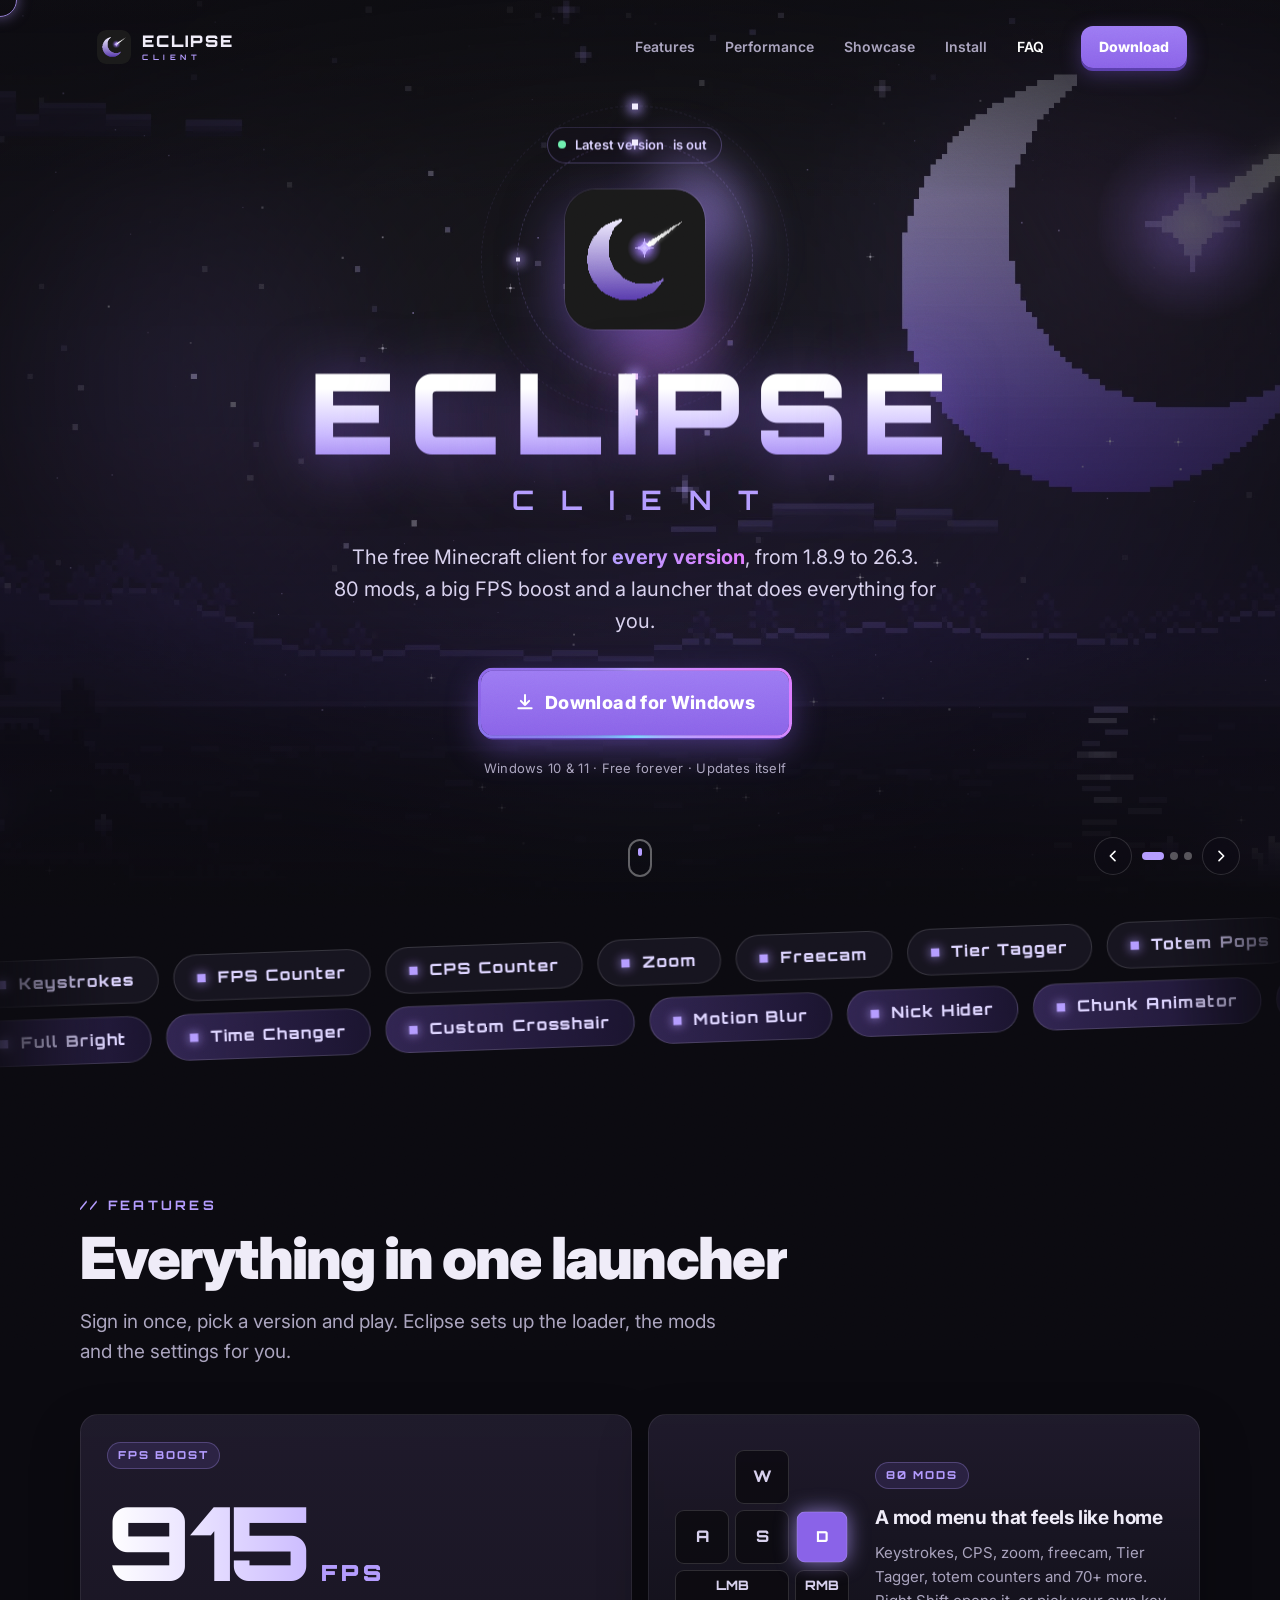
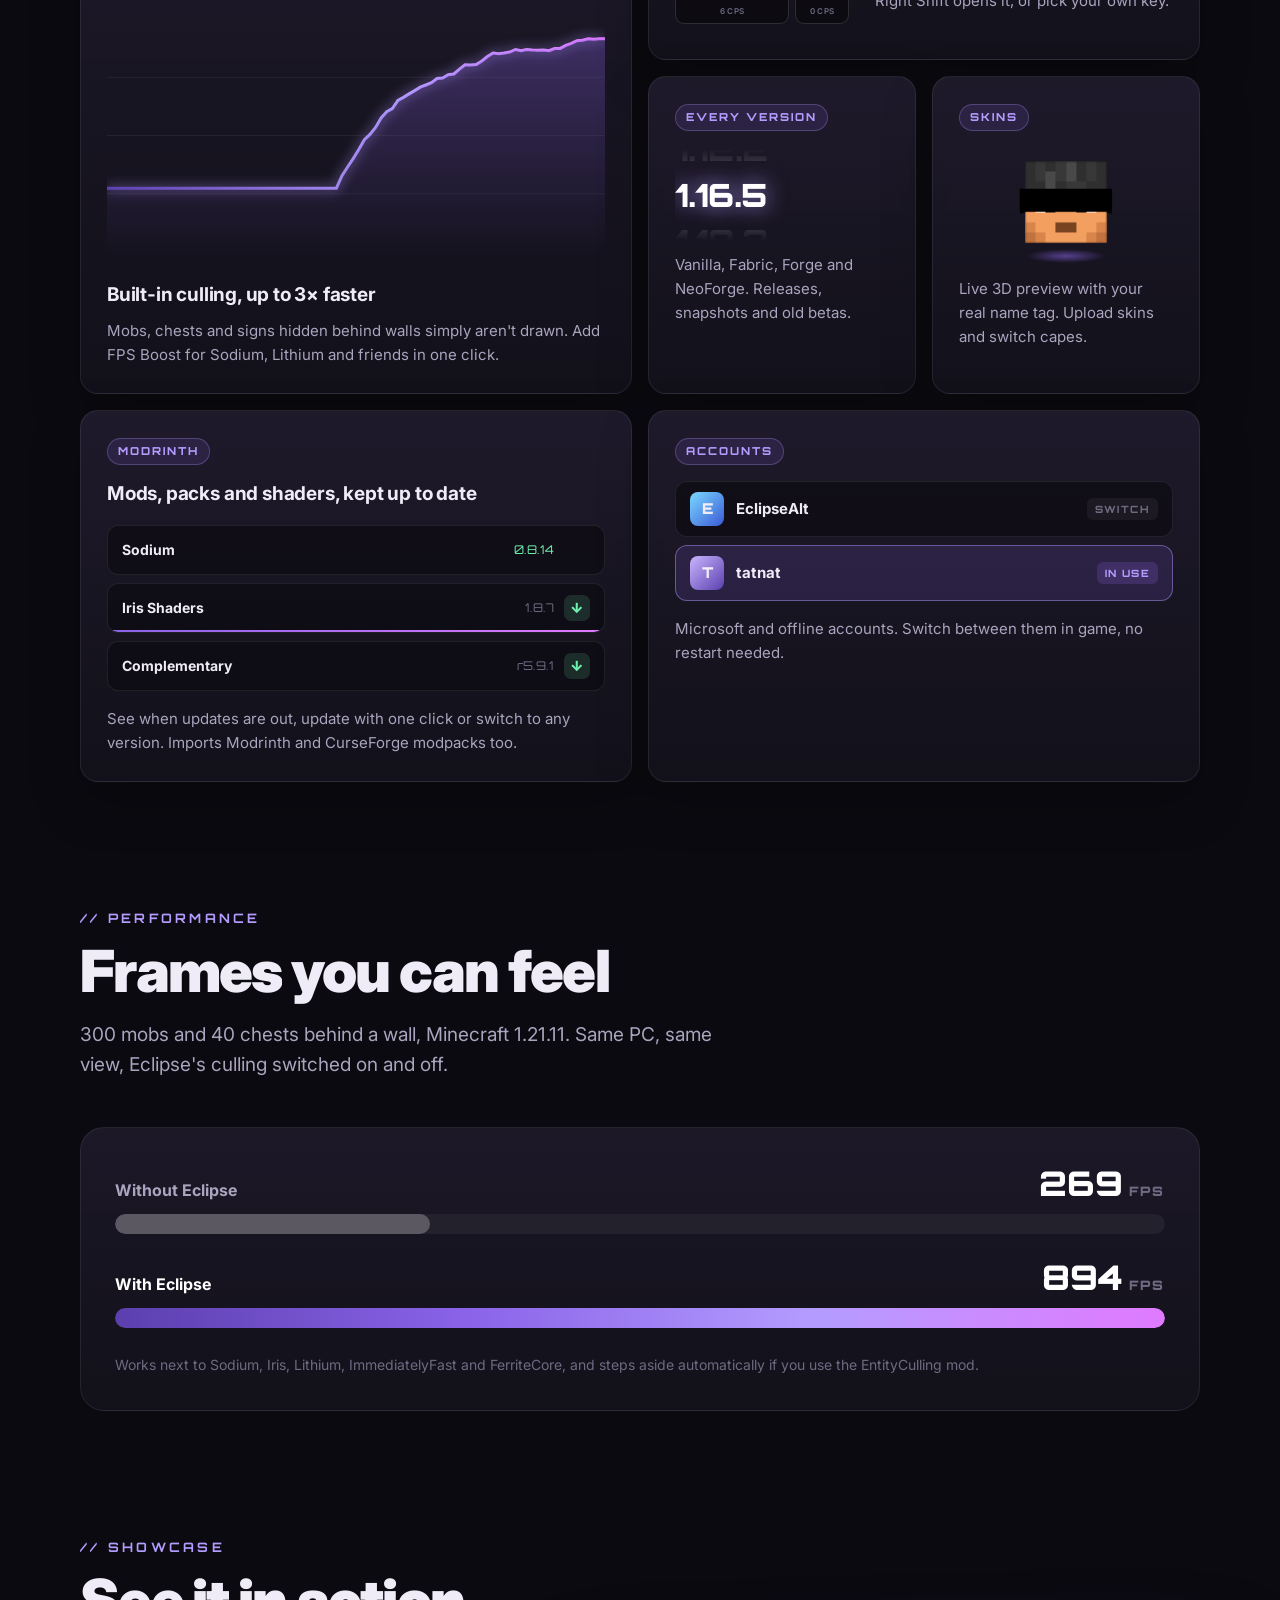
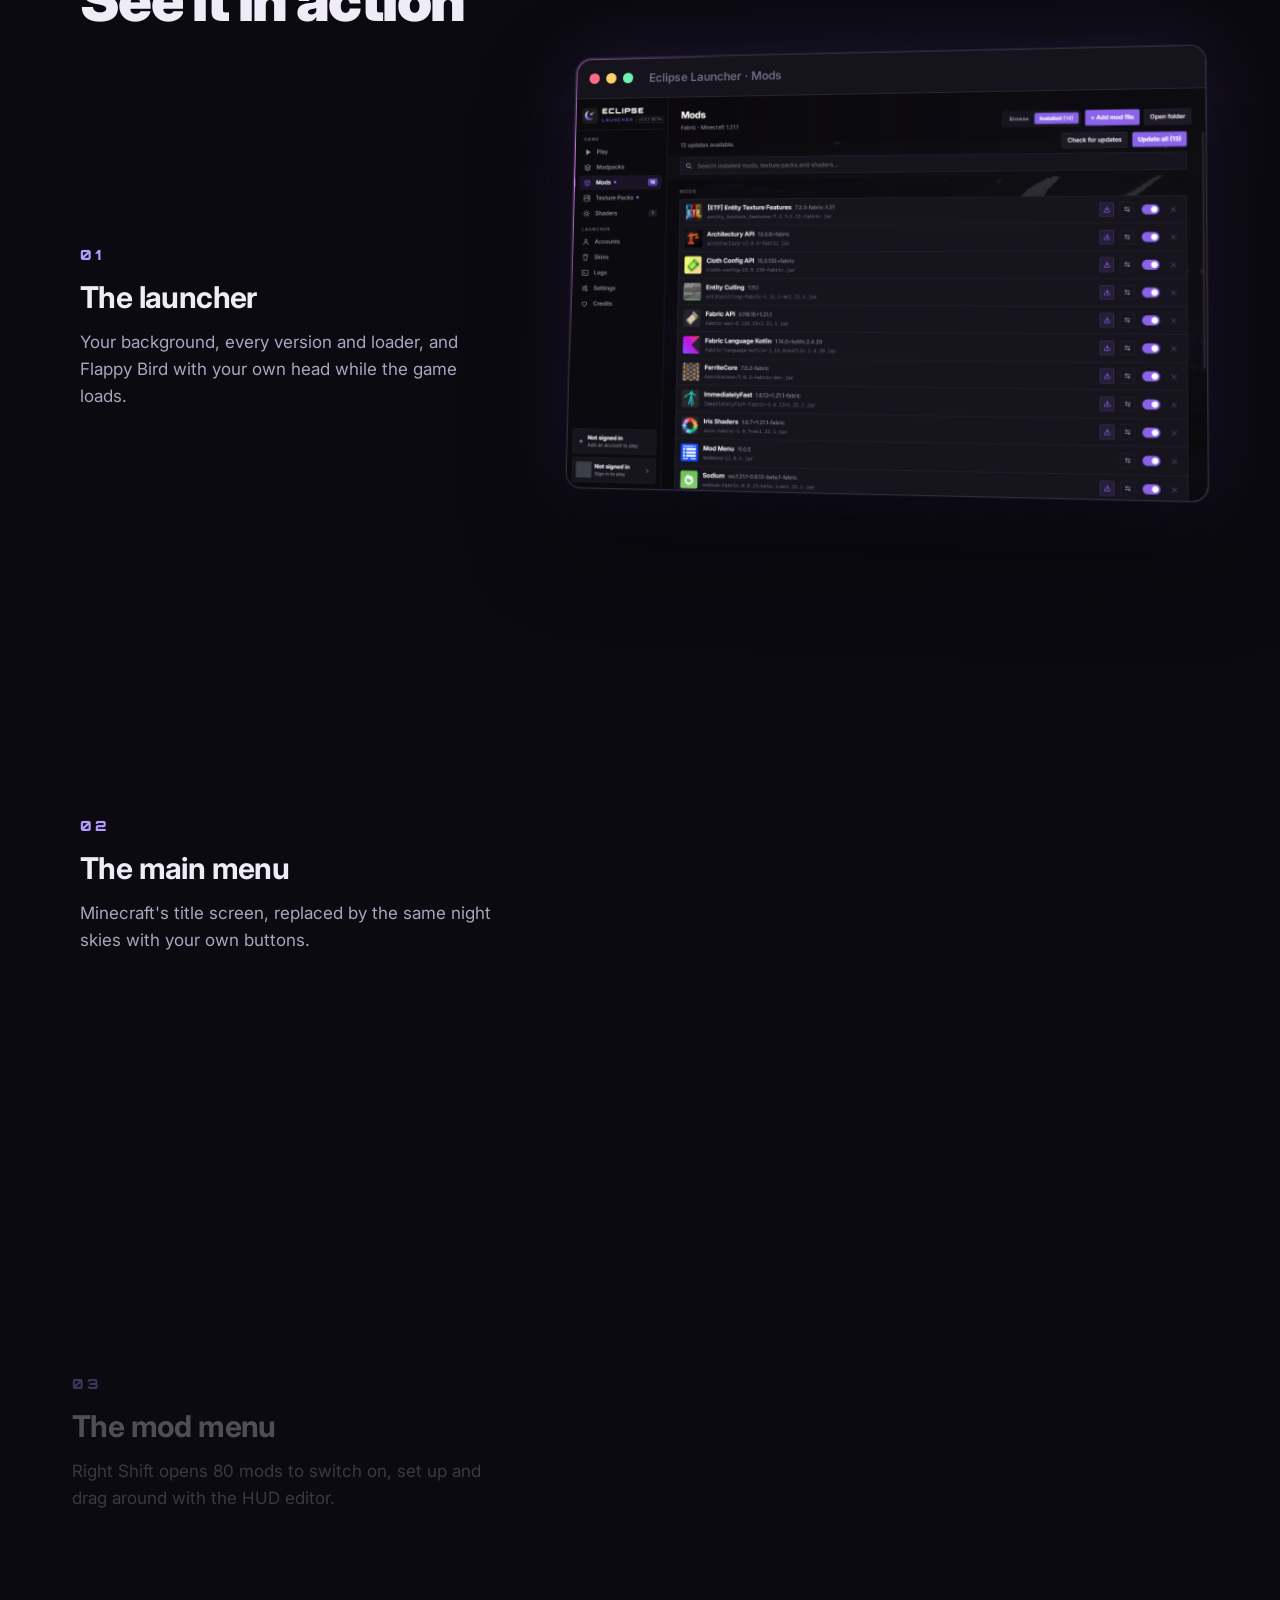
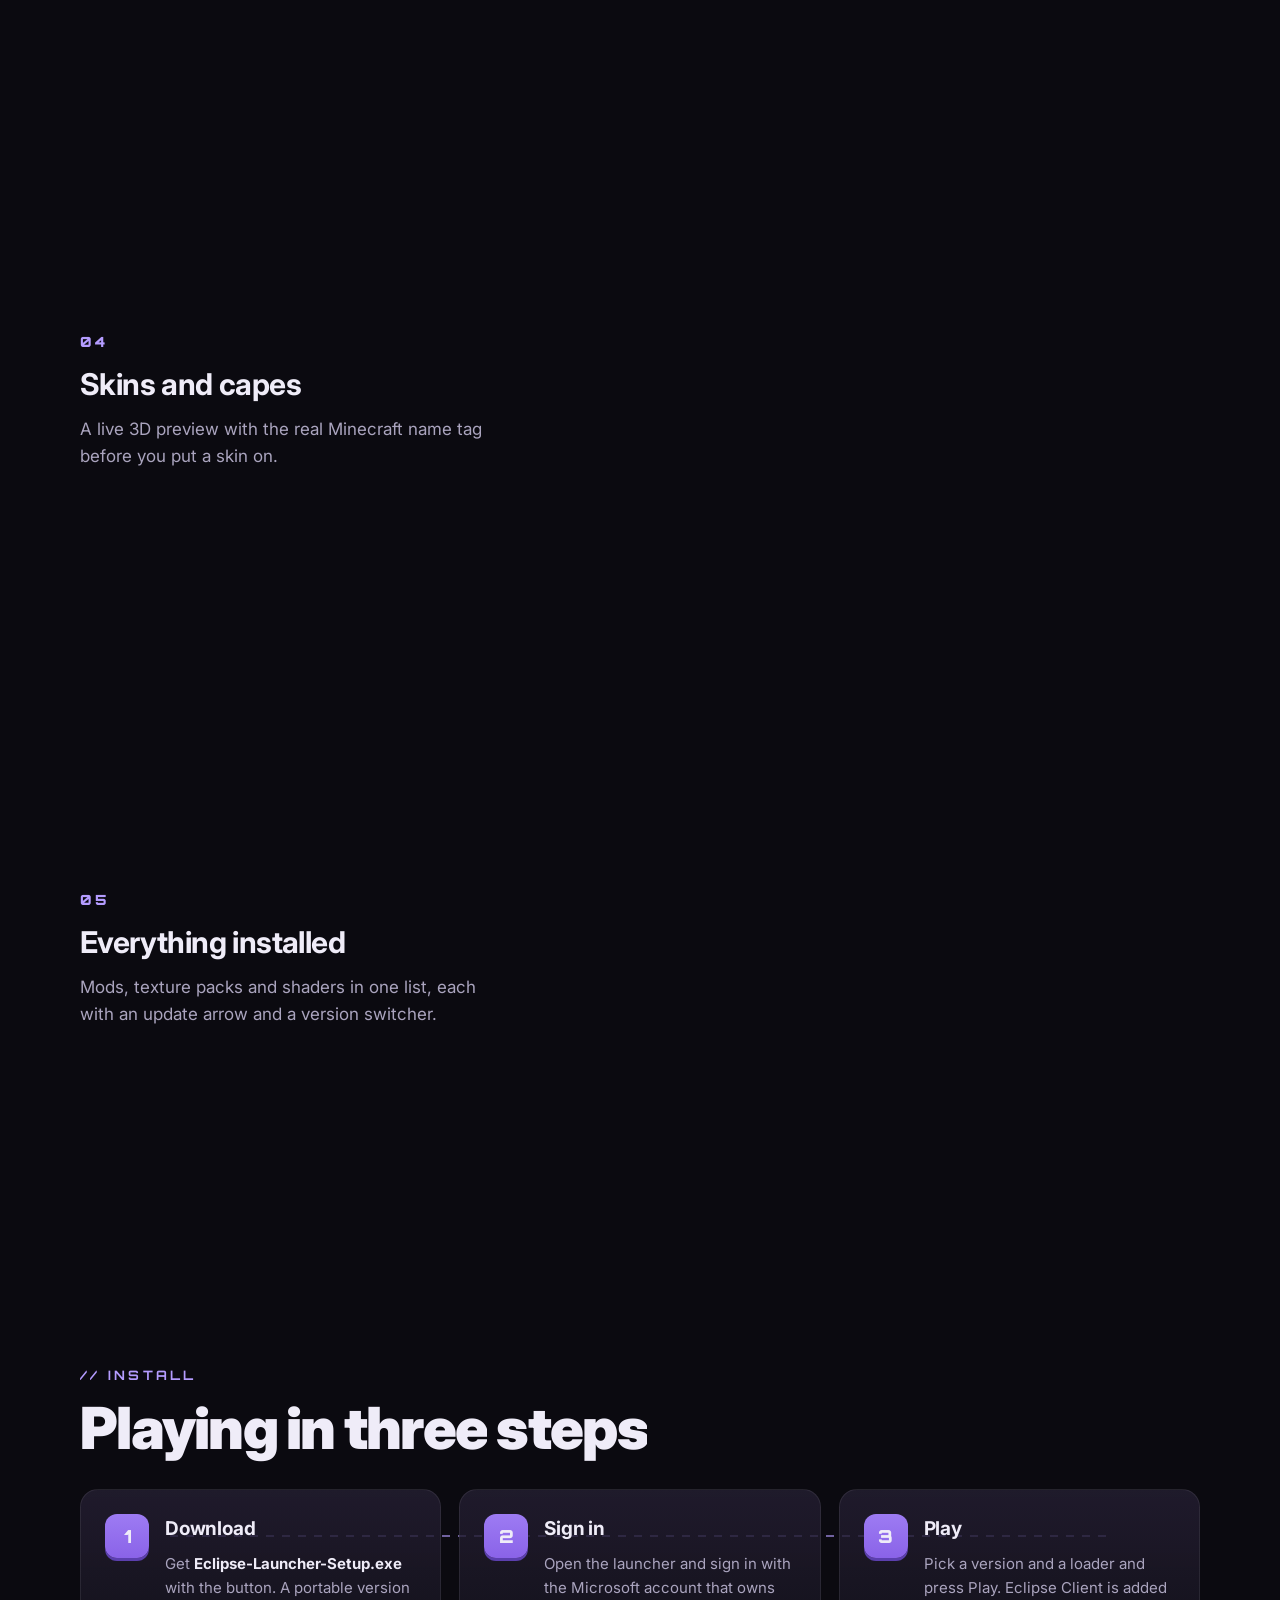
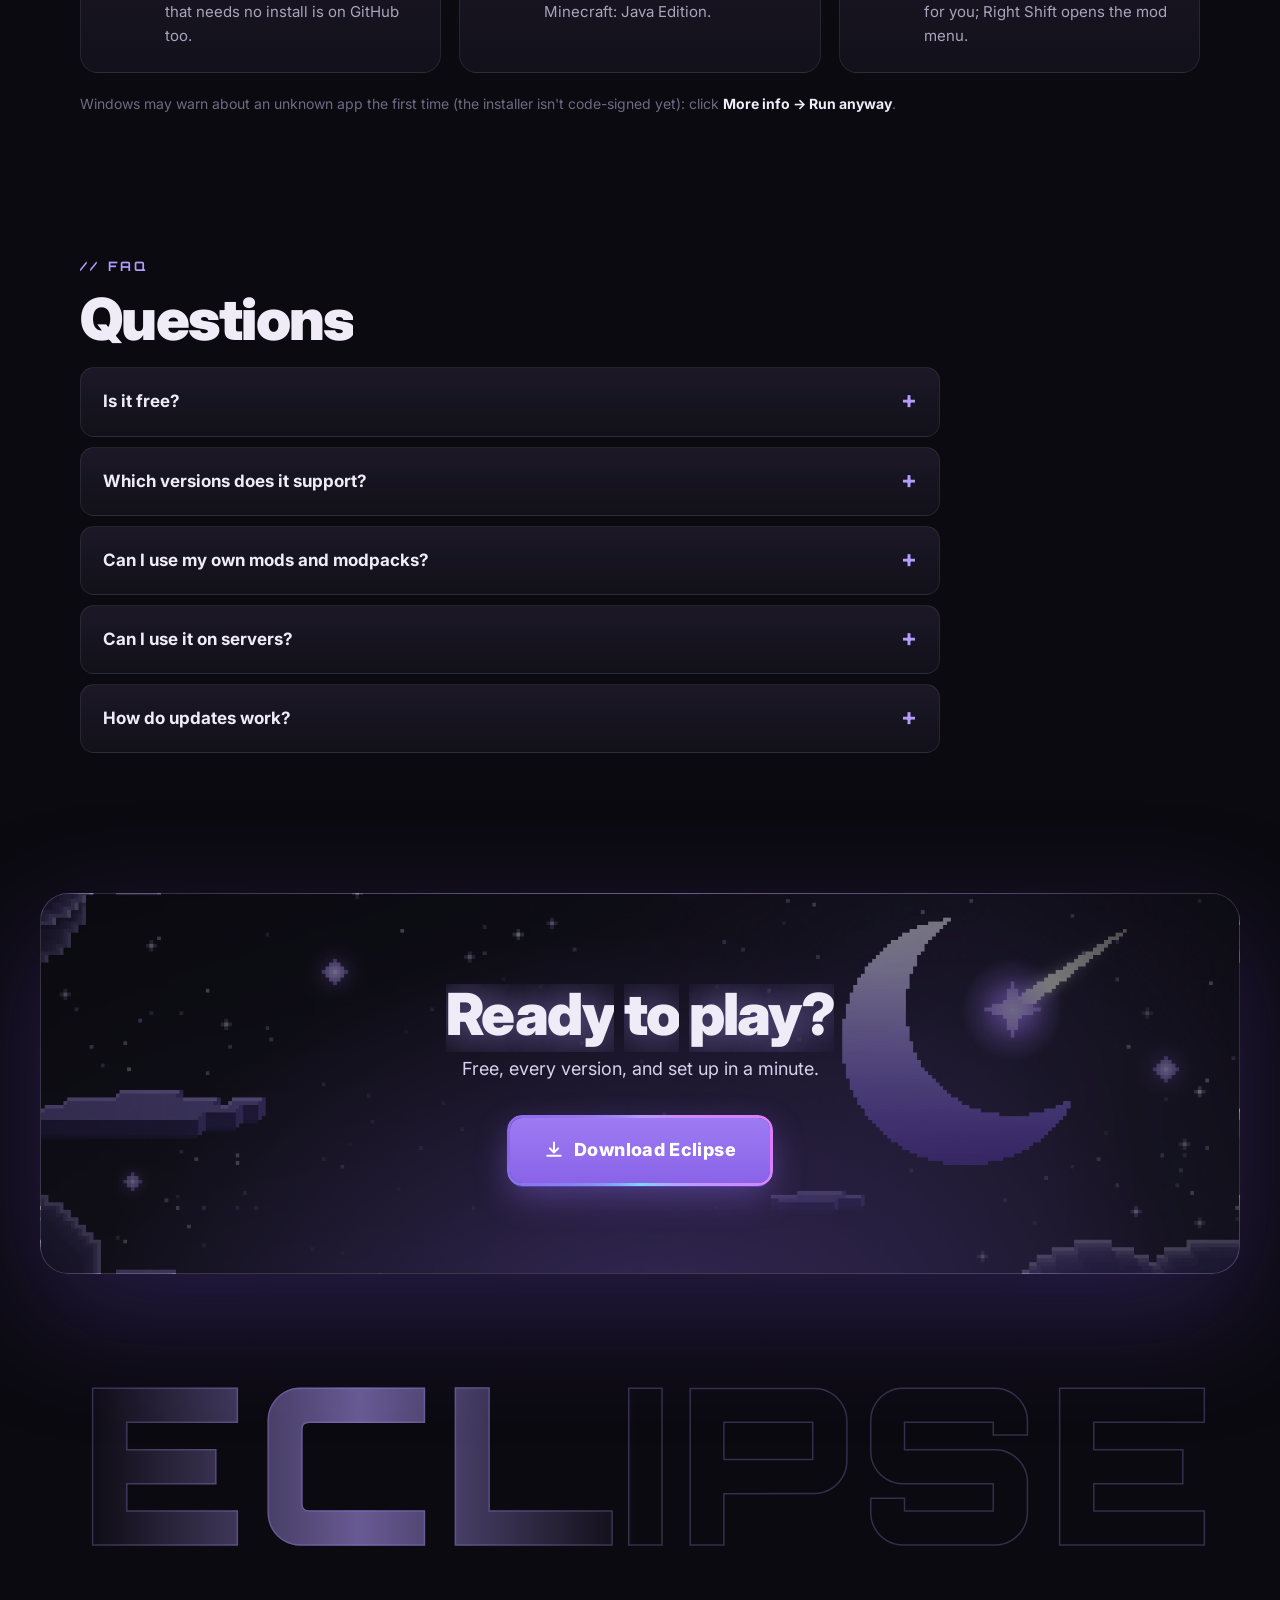
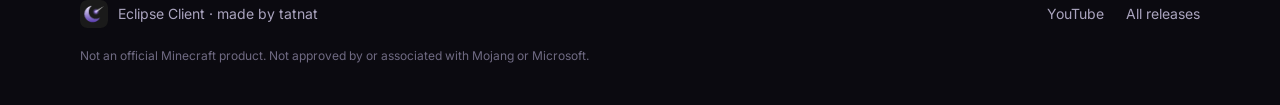
==== commit 333aaf62: "Version the CSS/JS links so browsers never keep an old copy Co-Authored-By: Claude Opus 5.5 <noreply" ====
--- a/index.html
+++ b/index.html
@@ -13,7 +13,7 @@
   <link rel="preconnect" href="https://fonts.googleapis.com">
   <link rel="preconnect" href="https://fonts.gstatic.com" crossorigin>
   <link href="https://fonts.googleapis.com/css2?family=Inter:wght@400;500;600;700;800;900&family=Orbitron:wght@600;700;800;900&display=swap" rel="stylesheet">
-  <link rel="stylesheet" href="style.css">
+  <link rel="stylesheet" href="style.css?v=3">
 </head>
 <body>
   <!-- Intro: a shadow slides over the glowing moon (an eclipse), then the page appears. -->
@@ -264,6 +264,6 @@
     <p class="legal">Not an official Minecraft product. Not approved by or associated with Mojang or Microsoft.</p>
   </footer>
 
-  <script src="main.js"></script>
+  <script src="main.js?v=3"></script>
 </body>
 </html>
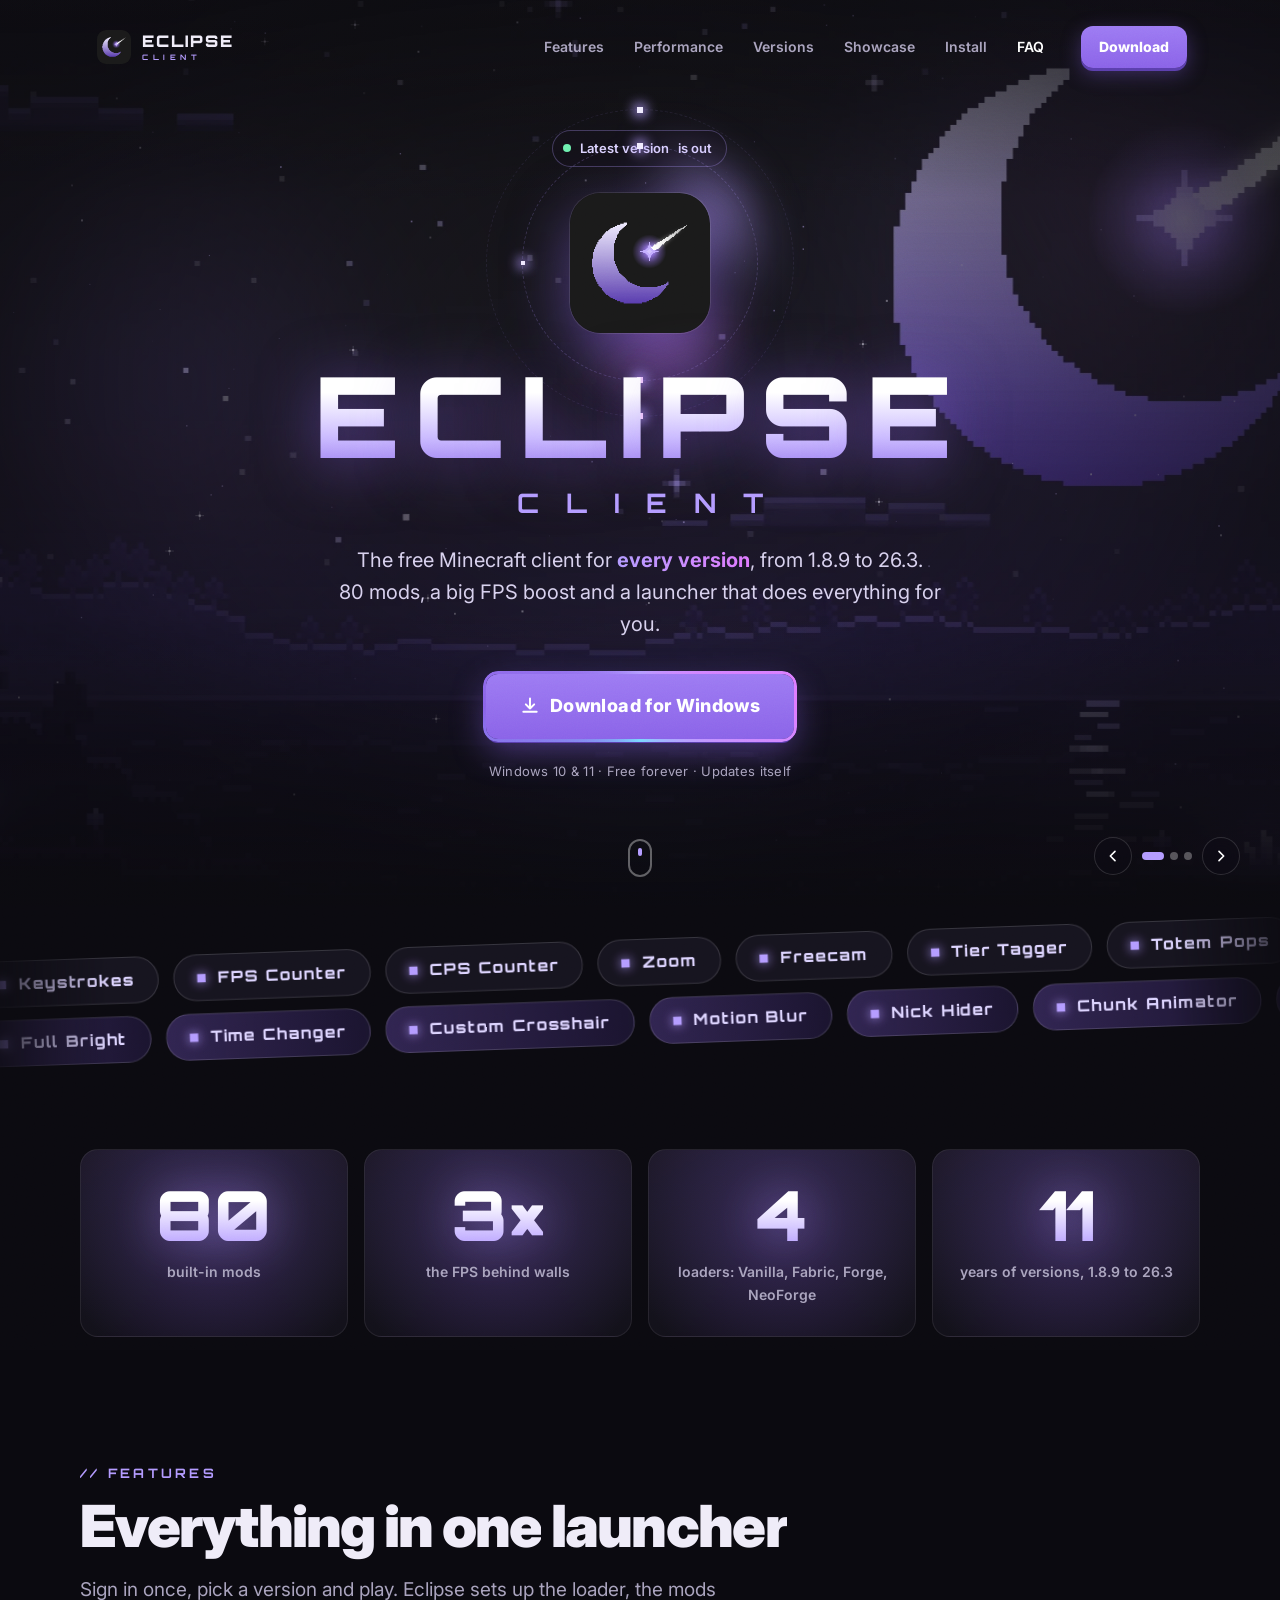
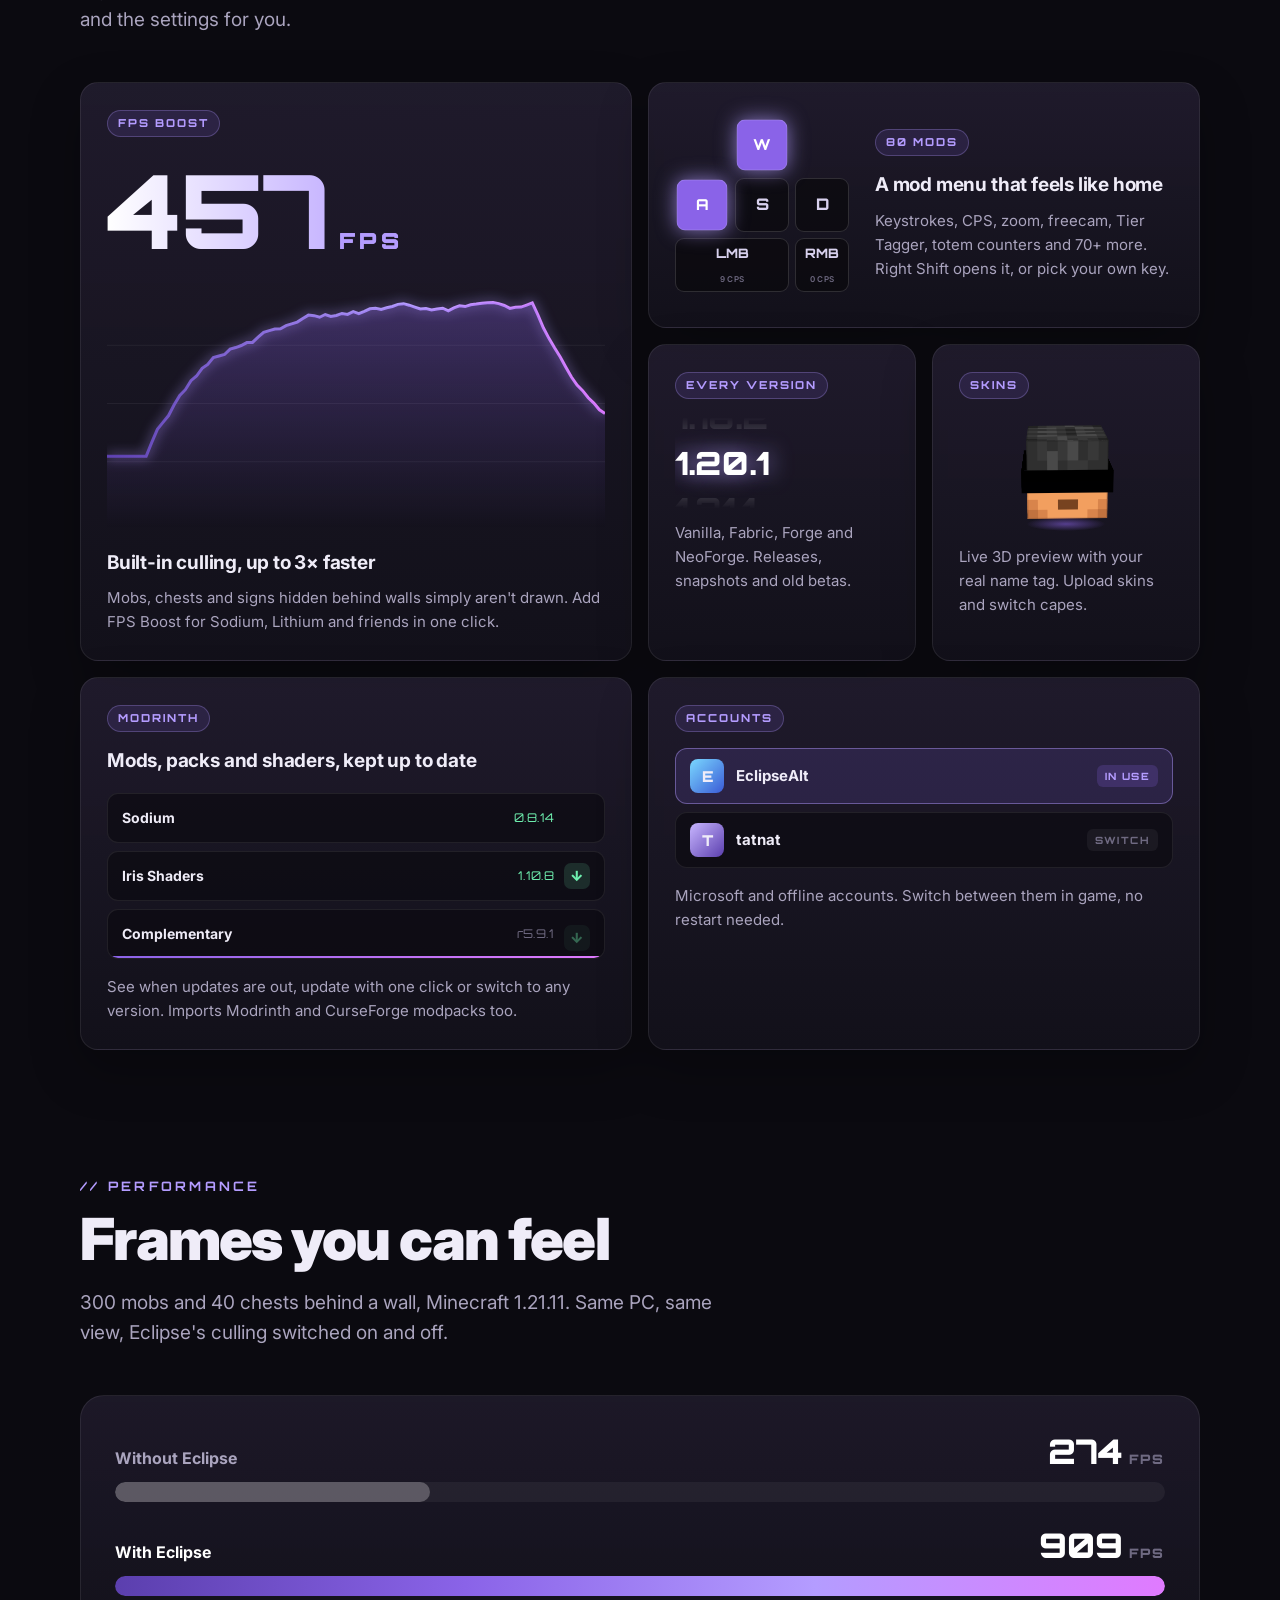
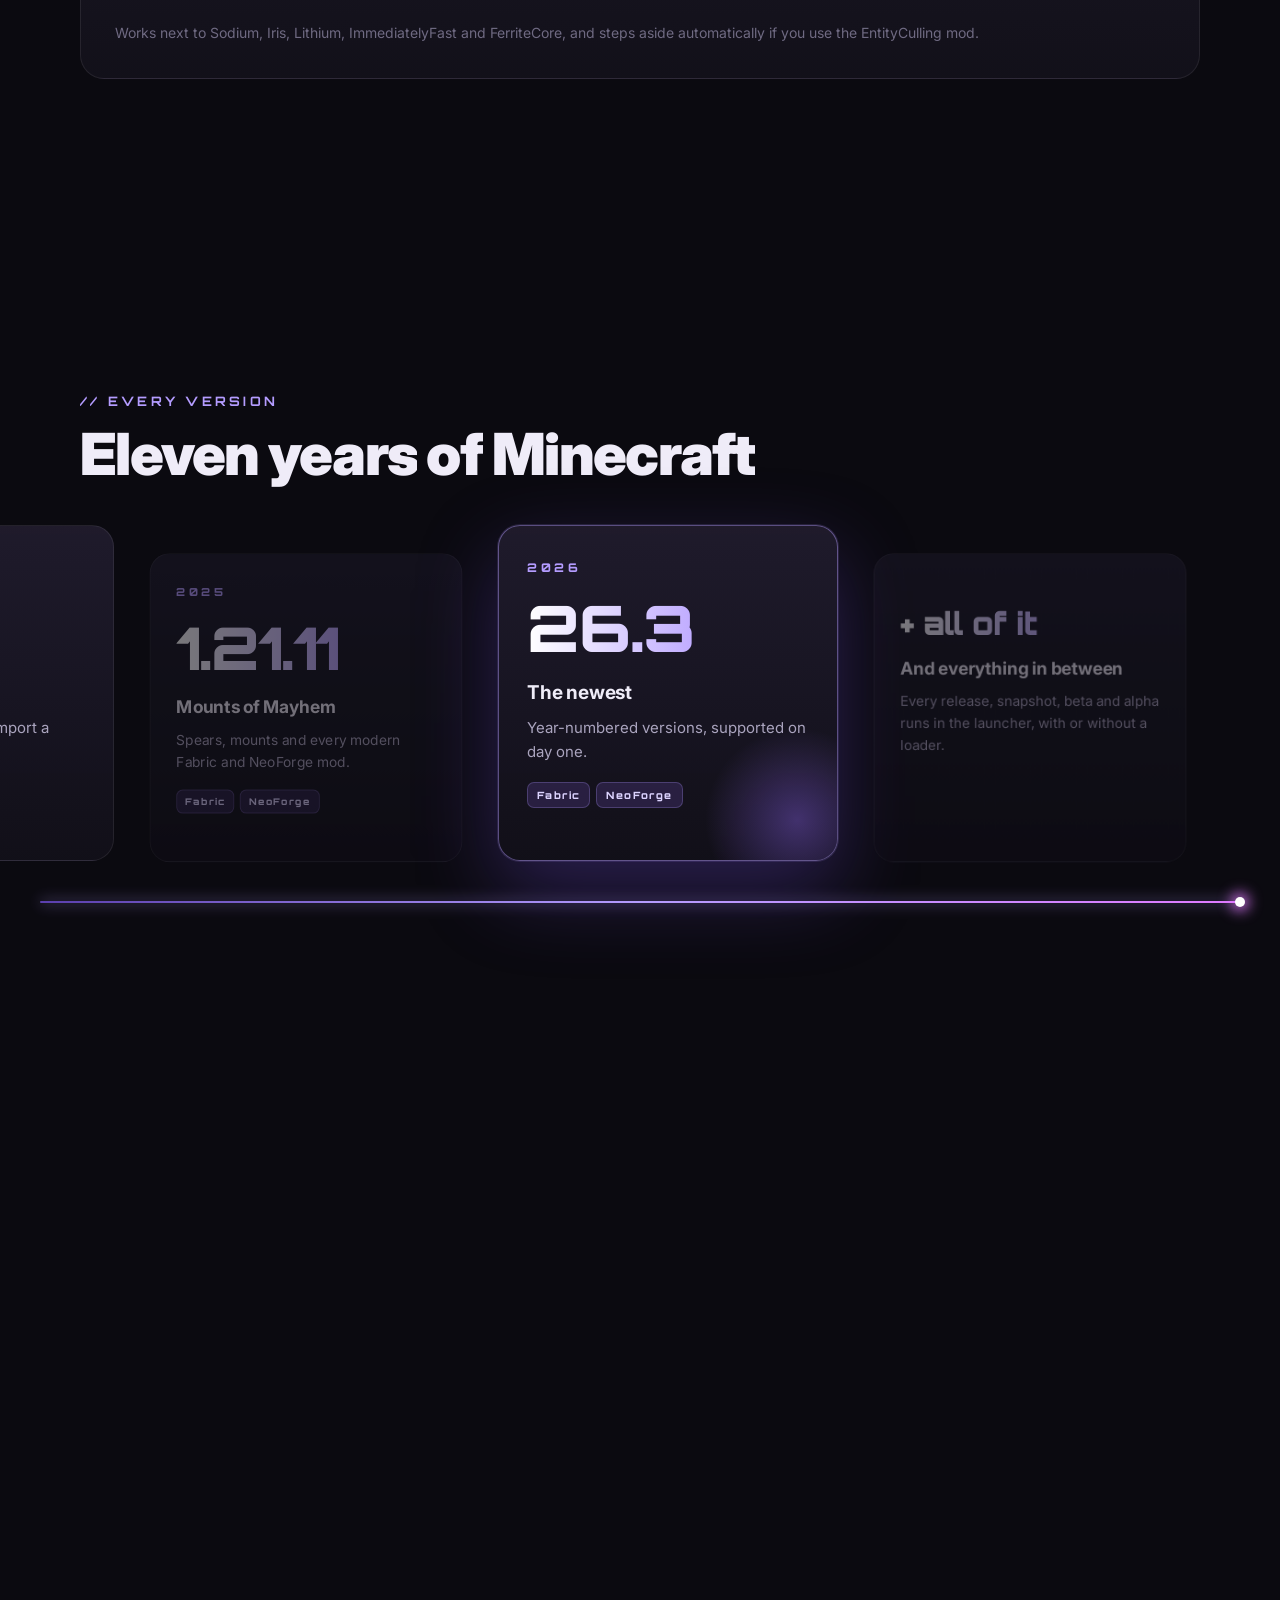
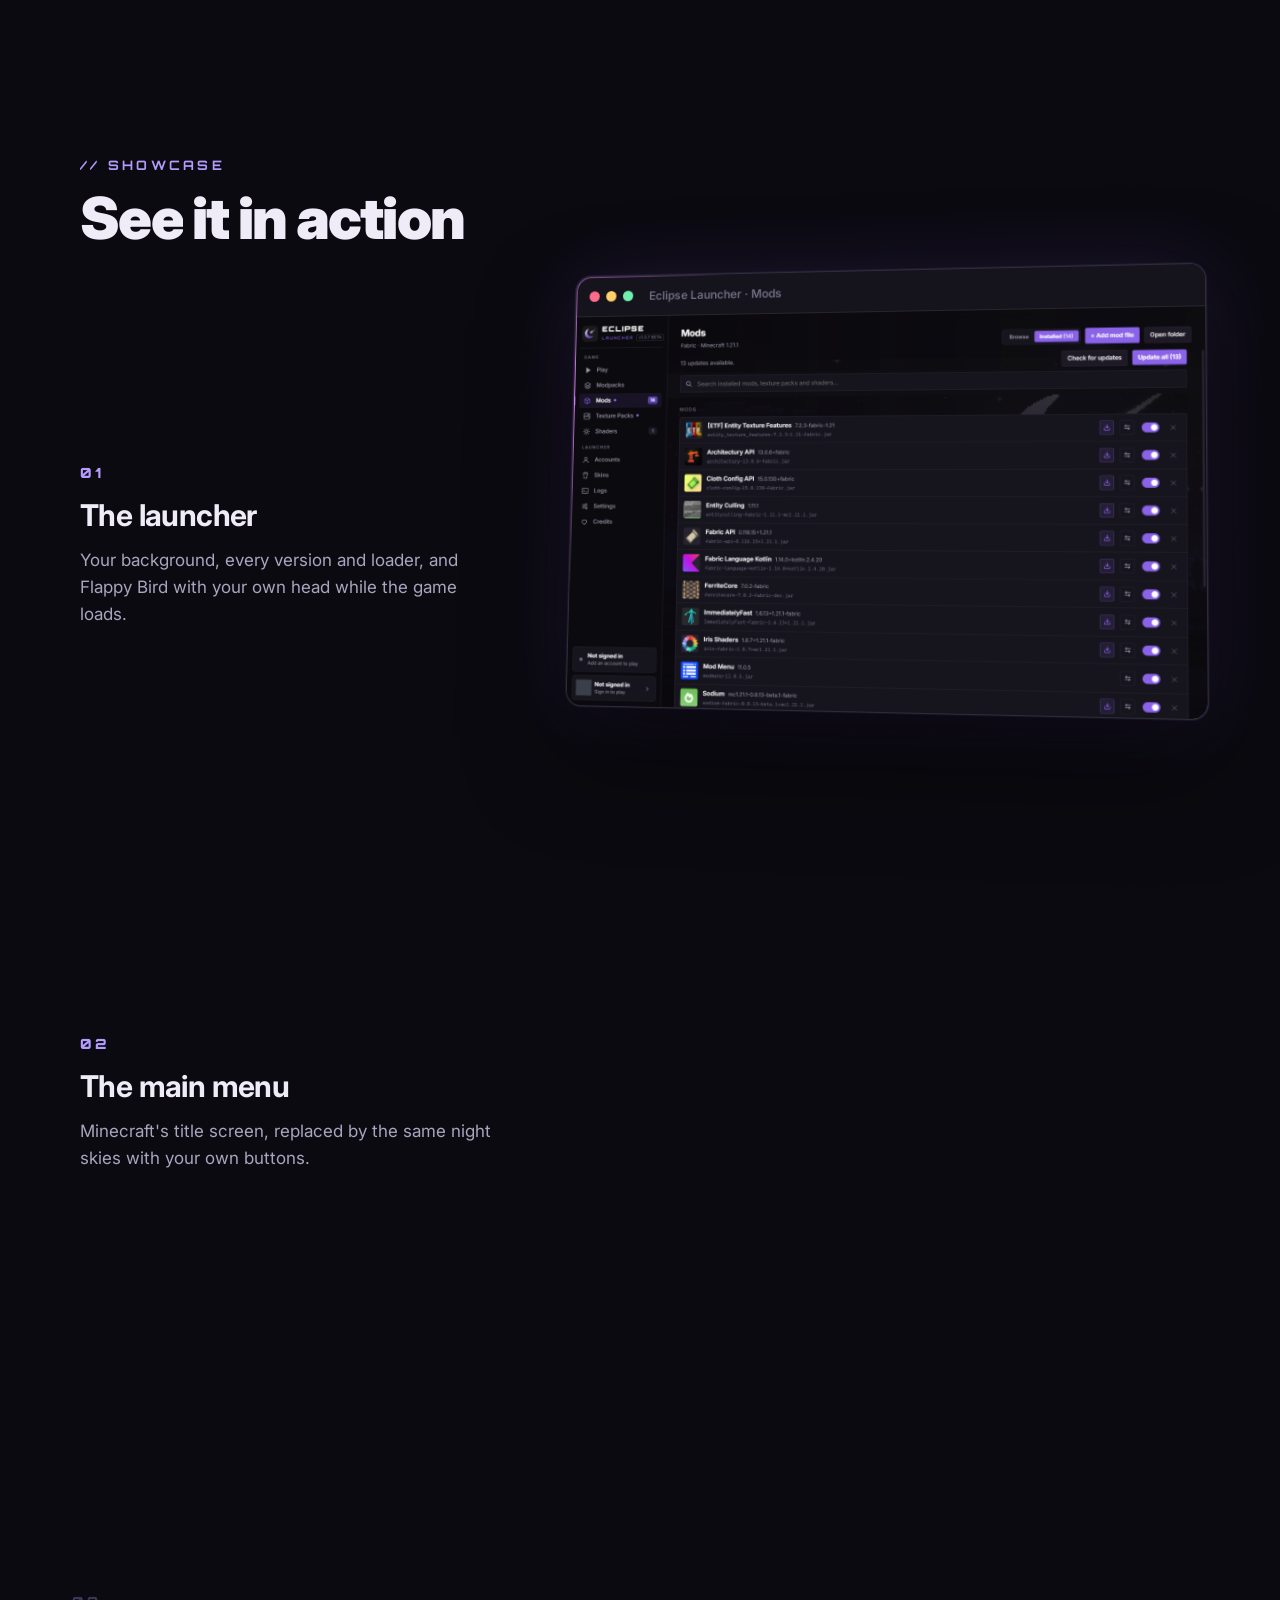
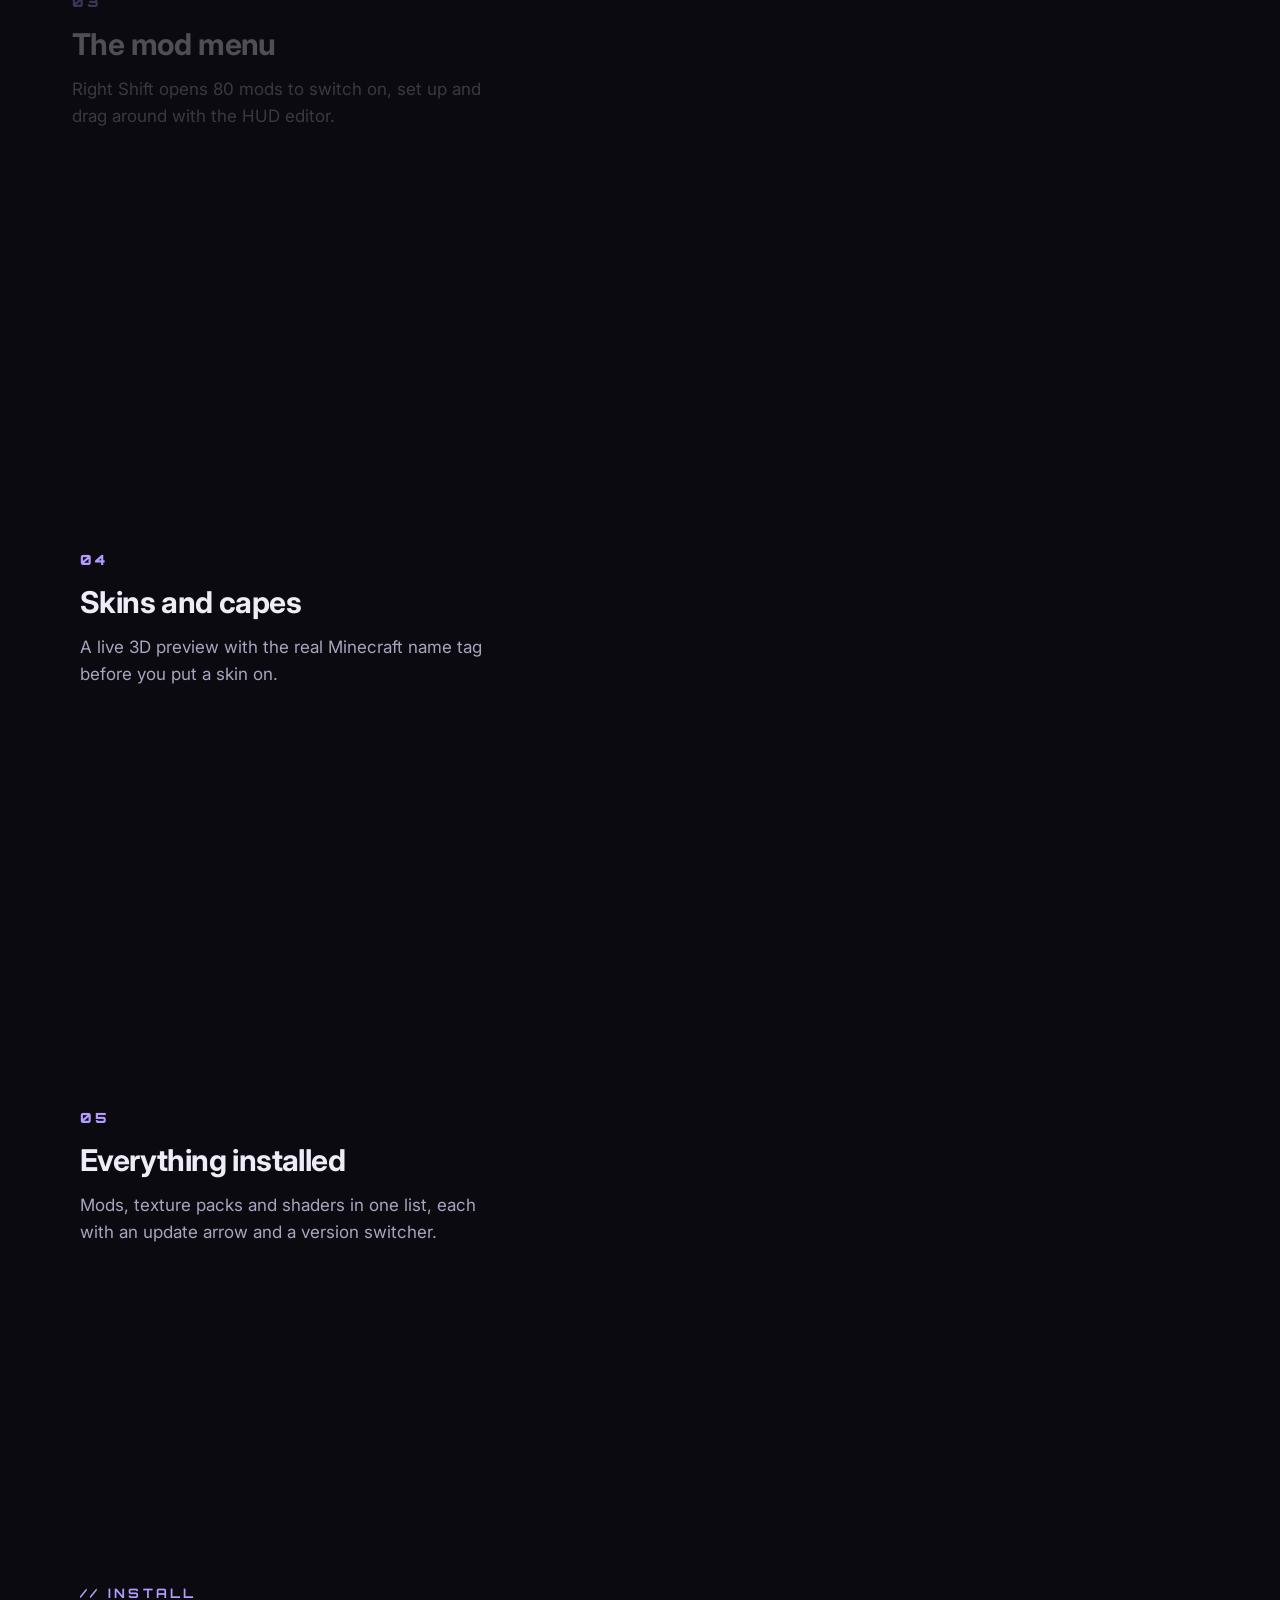
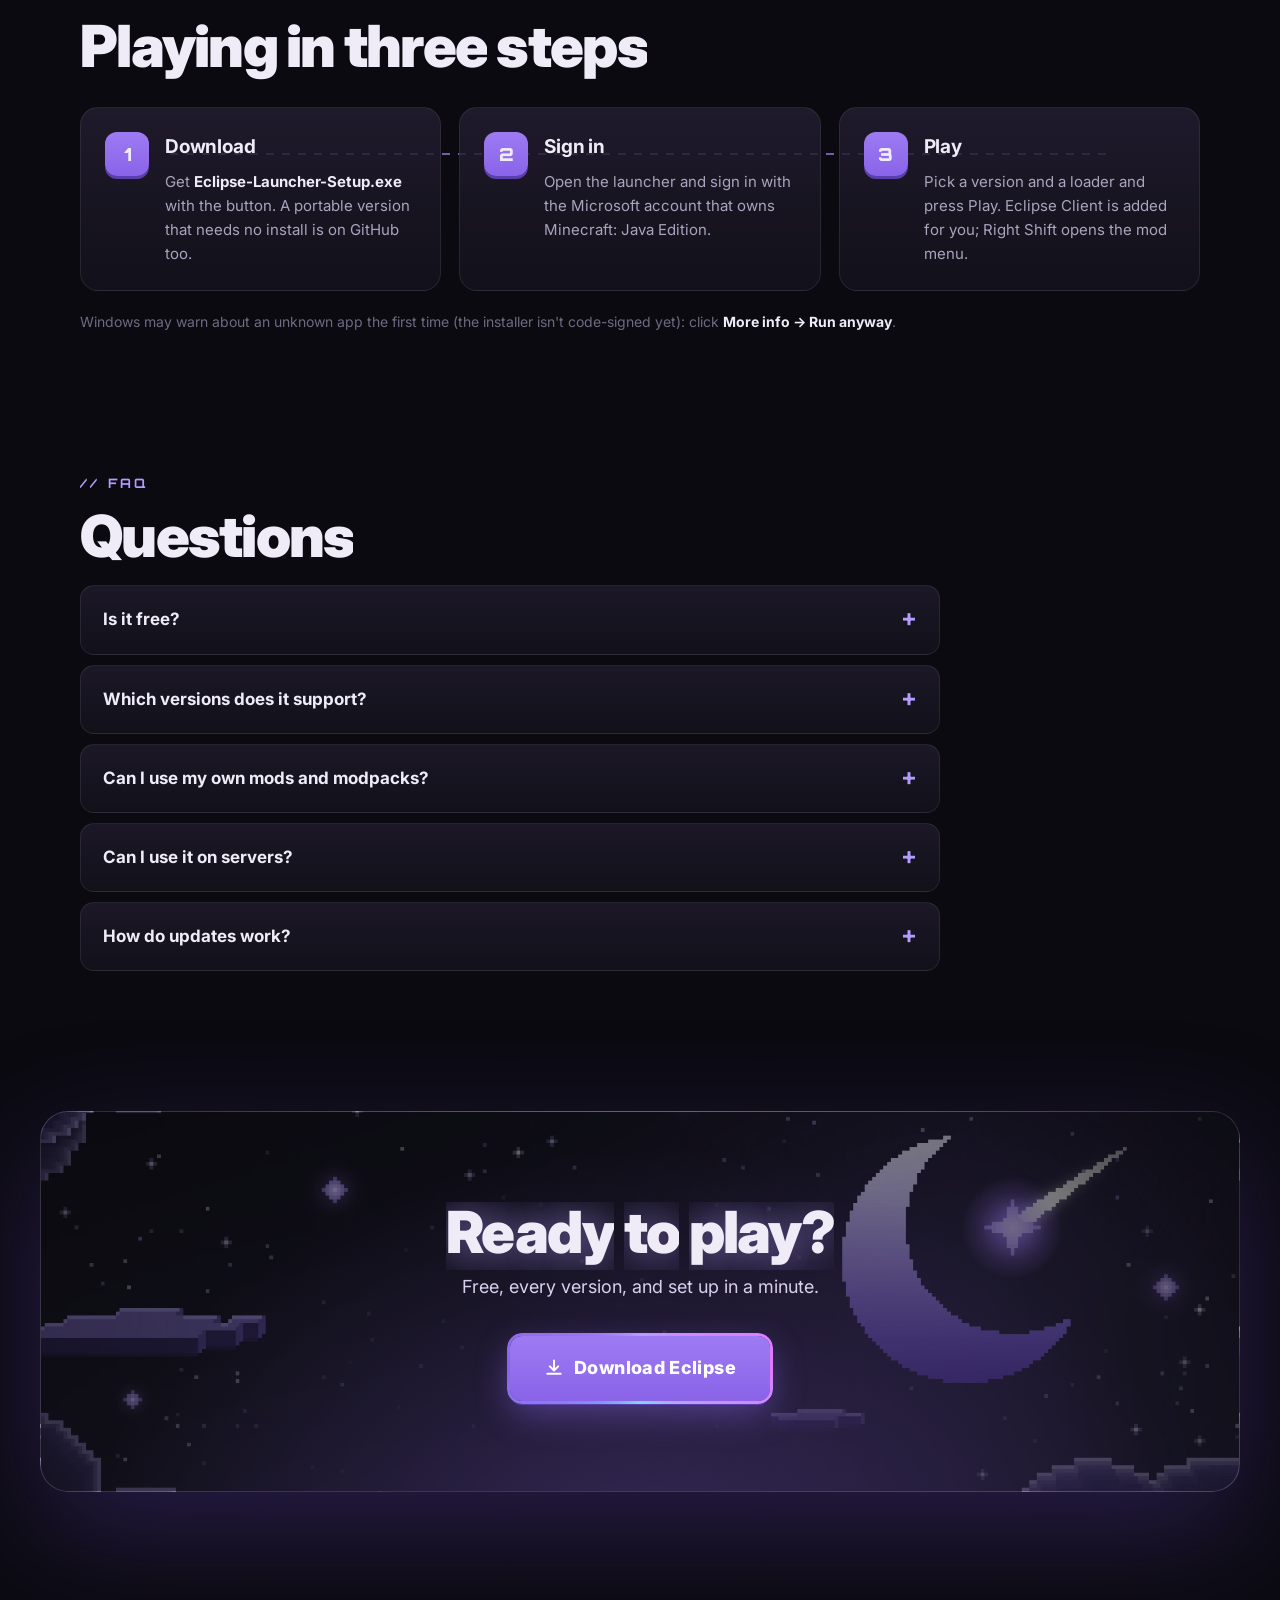
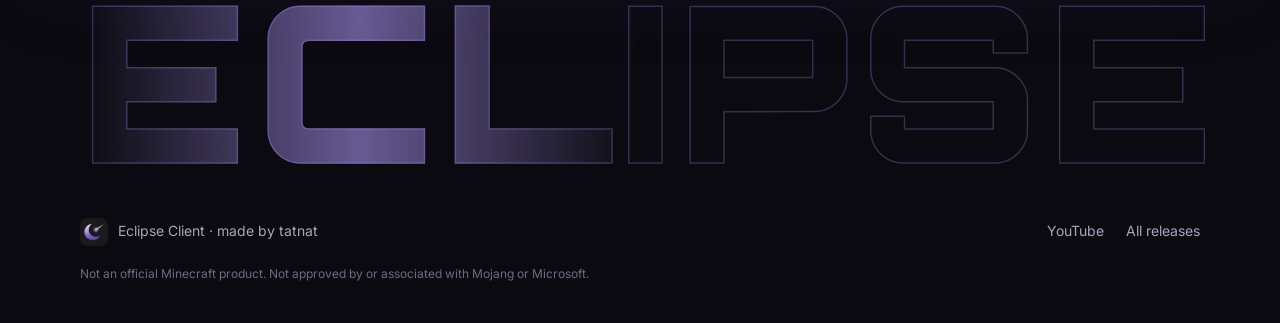
==== commit c5bef967: "Even cooler: scroll-driven eclipse over the logo with a corona, pinned sideways version timeline, st" ====
--- a/index.html
+++ b/index.html
@@ -13,7 +13,7 @@
   <link rel="preconnect" href="https://fonts.googleapis.com">
   <link rel="preconnect" href="https://fonts.gstatic.com" crossorigin>
   <link href="https://fonts.googleapis.com/css2?family=Inter:wght@400;500;600;700;800;900&family=Orbitron:wght@600;700;800;900&display=swap" rel="stylesheet">
-  <link rel="stylesheet" href="style.css?v=3">
+  <link rel="stylesheet" href="style.css?v=4">
 </head>
 <body>
   <!-- Intro: a shadow slides over the glowing moon (an eclipse), then the page appears. -->
@@ -28,6 +28,9 @@
   <div class="cursor-ring" id="cursorRing"></div>
   <div class="cursor-glow" id="cursorGlow"></div>
   <div class="grain" aria-hidden="true"></div>
+  <canvas class="dust" id="dust" aria-hidden="true"></canvas>
+  <!-- Easter egg: type "eclipse" anywhere. -->
+  <div class="totality" id="totality" aria-hidden="true"><div class="t-sun"><i></i></div><p>TOTAL ECLIPSE</p></div>
   <div class="cubes" id="cubes" aria-hidden="true"></div>
 
   <header class="nav" id="nav">
@@ -39,6 +42,7 @@
       <span class="links-pill" id="linksPill"></span>
       <a href="#features">Features</a>
       <a href="#fps">Performance</a>
+      <a href="#timeline">Versions</a>
       <a href="#showcase">Showcase</a>
       <a href="#install">Install</a>
       <a href="#faq">FAQ</a>
@@ -59,7 +63,9 @@
           <div class="orbit"><i></i><i></i><i></i></div>
           <div class="orbit o2"><i></i><i></i></div>
           <div class="logo-halo"></div>
+          <div class="corona"></div>
           <img class="hero-logo" src="assets/logo.png" alt="Eclipse Client logo" width="140" height="140">
+          <div class="moon-shadow"></div>
         </div>
         <h1 class="wordmark big"><span class="letters">ECLIPSE</span><small>CLIENT</small></h1>
         <p class="tagline">The free Minecraft client for <span class="hl">every version</span>, from 1.8.9 to 26.3.<br>80 mods, a big FPS boost and a launcher that does everything for you.</p>
@@ -84,6 +90,14 @@
       <div class="marquee-row" id="marqueeA"></div>
       <div class="marquee-row reverse" id="marqueeB"></div>
     </div>
+
+    <!-- ================= stats ================= -->
+    <section class="stats" aria-label="Eclipse in numbers">
+      <div class="stat reveal"><b data-to="80">0</b><span>built-in mods</span></div>
+      <div class="stat reveal"><b data-to="3" data-suffix="×">0</b><span>the FPS behind walls</span></div>
+      <div class="stat reveal"><b data-to="4">0</b><span>loaders: Vanilla, Fabric, Forge, NeoForge</span></div>
+      <div class="stat reveal"><b data-to="11">0</b><span>years of versions, 1.8.9 to 26.3</span></div>
+    </section>
 
     <!-- ================= features (bento) ================= -->
     <section class="section" id="features">
@@ -167,6 +181,73 @@
           <div class="cmp-bar"><i style="--w: 100%"></i></div>
         </div>
         <p class="cmp-note">Works next to Sodium, Iris, Lithium, ImmediatelyFast and FerriteCore, and steps aside automatically if you use the EntityCulling mod.</p>
+      </div>
+    </section>
+
+    <!-- ================= timeline (pinned, scrolls sideways) ================= -->
+    <section class="timeline" id="timeline">
+      <div class="tl-sticky">
+        <div class="tl-head">
+          <p class="eyebrow scramble">// EVERY VERSION</p>
+          <h2>Eleven years of Minecraft</h2>
+        </div>
+        <div class="tl-track" id="tlTrack">
+          <article class="tl-card">
+            <span class="tl-year">2015</span>
+            <b class="tl-ver">1.8.9</b>
+            <h3>The PvP classic</h3>
+            <p>Still the home of competitive PvP. Keystrokes, CPS and Toggle Sprint feel right at home.</p>
+            <div class="tl-tags"><span>Fabric</span><span>Forge</span></div>
+          </article>
+          <article class="tl-card">
+            <span class="tl-year">2017</span>
+            <b class="tl-ver">1.12.2</b>
+            <h3>The modding era</h3>
+            <p>The version with more mods than any other, now with Eclipse on top.</p>
+            <div class="tl-tags"><span>Fabric</span><span>Forge</span></div>
+          </article>
+          <article class="tl-card">
+            <span class="tl-year">2021</span>
+            <b class="tl-ver">1.16.5</b>
+            <h3>Nether Update</h3>
+            <p>Netherite, bastions and the servers that never left.</p>
+            <div class="tl-tags"><span>Fabric</span></div>
+          </article>
+          <article class="tl-card">
+            <span class="tl-year">2022</span>
+            <b class="tl-ver">1.18.2</b>
+            <h3>Caves &amp; Cliffs</h3>
+            <p>Taller worlds and deeper caves, with culling to keep them smooth.</p>
+            <div class="tl-tags"><span>Fabric</span><span>Forge</span></div>
+          </article>
+          <article class="tl-card">
+            <span class="tl-year">2023</span>
+            <b class="tl-ver">1.20.1</b>
+            <h3>Trails &amp; Tales</h3>
+            <p>The big modpack version. Import a pack and press Play.</p>
+            <div class="tl-tags"><span>Fabric</span><span>Forge</span></div>
+          </article>
+          <article class="tl-card">
+            <span class="tl-year">2025</span>
+            <b class="tl-ver">1.21.11</b>
+            <h3>Mounts of Mayhem</h3>
+            <p>Spears, mounts and every modern Fabric and NeoForge mod.</p>
+            <div class="tl-tags"><span>Fabric</span><span>NeoForge</span></div>
+          </article>
+          <article class="tl-card">
+            <span class="tl-year">2026</span>
+            <b class="tl-ver">26.3</b>
+            <h3>The newest</h3>
+            <p>Year-numbered versions, supported on day one.</p>
+            <div class="tl-tags"><span>Fabric</span><span>NeoForge</span></div>
+          </article>
+          <article class="tl-card tl-more">
+            <b class="tl-ver">+ all of it</b>
+            <h3>And everything in between</h3>
+            <p>Every release, snapshot, beta and alpha runs in the launcher, with or without a loader.</p>
+          </article>
+        </div>
+        <div class="tl-line"><i id="tlFill"></i></div>
       </div>
     </section>
 
@@ -264,6 +345,6 @@
     <p class="legal">Not an official Minecraft product. Not approved by or associated with Mojang or Microsoft.</p>
   </footer>
 
-  <script src="main.js?v=3"></script>
+  <script src="main.js?v=4"></script>
 </body>
 </html>
--- a/style.css
+++ b/style.css
@@ -147,7 +147,7 @@
 @keyframes drift { from { transform: translate3d(0, 0, 0) scale(1); } to { transform: translate3d(-1.5%, -1%, 0) scale(1.05); } }
 @keyframes enter { from { opacity: 0; transform: scale(1.12); filter: blur(14px) brightness(1.6); } to { opacity: 1; transform: none; filter: none; } }
 @keyframes leave { to { opacity: 0; transform: scale(.94); filter: blur(10px); } }
-.hero-bg { transform: translate3d(calc(var(--mx, 0) * -16px), calc(var(--my, 0) * -12px), 0) scale(1.04); transition: transform .5s ease-out; }
+.hero-bg { transform: translate3d(calc(var(--mx, 0) * -16px), calc(var(--my, 0) * -12px + var(--sp, 0) * 120px), 0) scale(calc(1.04 + var(--sp, 0) * .14)); filter: brightness(calc(1 - var(--ec, 0) * .45)); transition: transform .5s ease-out; }
 .aurora { mix-blend-mode: screen; opacity: .55; filter: blur(70px); }
 .aurora i { position: absolute; border-radius: 50%; }
 .aurora i:nth-child(1) { width: 46vw; height: 46vw; left: -10vw; top: 10vh; background: radial-gradient(circle, rgba(138, 99, 232, .55), transparent 65%); animation: au1 18s ease-in-out infinite alternate; }
@@ -157,7 +157,9 @@
 @keyframes au2 { to { transform: translate(-12vw, 10vh) scale(1.15); } }
 @keyframes au3 { to { transform: translate(-10vw, -6vh) scale(1.25); } }
 .hero-shade { background: radial-gradient(ellipse at 50% 42%, rgba(11, 10, 16, .2), rgba(11, 10, 16, .72) 72%), linear-gradient(180deg, rgba(11, 10, 16, .55), transparent 22%, transparent 68%, var(--bg)); }
-.hero-content { position: relative; z-index: 2; display: flex; flex-direction: column; align-items: center; transform: translate3d(calc(var(--mx, 0) * 10px), calc(var(--my, 0) * 7px), 0); transition: transform .5s ease-out; }
+.hero-content { position: relative; z-index: 2; display: flex; flex-direction: column; align-items: center;
+  transform: translate3d(calc(var(--mx, 0) * 10px), calc(var(--my, 0) * 7px + var(--sp, 0) * 90px), 0) scale(calc(1 - var(--sp, 0) * .12));
+  opacity: calc(1 - max(0, var(--sp, 0) - .55) * 2.4); filter: blur(calc(max(0, var(--sp, 0) - .6) * 14px)); transition: transform .5s ease-out; }
 .hero-content > * { opacity: 0; }
 body.ready .badge { animation: fade-down .7s var(--ease) .05s both; }
 body.ready .logo-wrap { animation: drop-in 1s cubic-bezier(.2, 1.4, .4, 1) .15s both; }
@@ -179,7 +181,7 @@
 @keyframes live { to { box-shadow: 0 0 0 9px rgba(111, 240, 176, 0); } }
 
 .logo-wrap { position: relative; width: clamp(104px, 12vw, 140px); aspect-ratio: 1; }
-.hero-logo { width: 100%; position: relative; z-index: 2; border-radius: 22%; box-shadow: 0 0 0 1px rgba(255, 255, 255, .1), 0 20px 60px rgba(138, 99, 232, .5); animation: float 6s ease-in-out infinite, glow 4s ease-in-out infinite; }
+.hero-logo { width: 100%; height: auto; aspect-ratio: 1; position: relative; z-index: 2; border-radius: 22%; box-shadow: 0 0 0 1px rgba(255, 255, 255, .1), 0 20px 60px rgba(138, 99, 232, .5); animation: float 6s ease-in-out infinite, glow 4s ease-in-out infinite; }
 .logo-halo { position: absolute; inset: -40%; z-index: 0; border-radius: 50%; background: conic-gradient(from var(--a), transparent, rgba(180, 156, 255, .5), transparent 30%, rgba(224, 122, 255, .35), transparent 60%); filter: blur(22px); animation: spin-a 8s linear infinite; }
 @keyframes float { 50% { transform: translateY(-10px); } }
 @keyframes glow { 50% { box-shadow: 0 0 0 1px rgba(255, 255, 255, .1), 0 20px 100px rgba(138, 99, 232, .9); } }
@@ -295,7 +297,7 @@
 
 /* 3D minecraft head */
 .head-stage { position: relative; height: 130px; display: grid; place-items: center; perspective: 600px; margin: 6px 0 10px; }
-.mc-head { --h: 76px; position: relative; width: var(--h); height: var(--h); transform-style: preserve-3d; animation: head-spin 9s linear infinite; }
+.mc-head { --h: 76px; position: relative; width: var(--h); height: var(--h); transform-style: preserve-3d; transform: rotateX(-14deg); }
 .mc-head .f { position: absolute; inset: 0; background: url('assets/skin.png') no-repeat; background-size: calc(var(--h) * 8) calc(var(--h) * 8); image-rendering: pixelated; box-shadow: inset 0 0 0 1px rgba(0, 0, 0, .15); }
 .mc-head .front { background-position: calc(var(--h) * -1) calc(var(--h) * -1); transform: translateZ(calc(var(--h) / 2)); }
 .mc-head .back { background-position: calc(var(--h) * -3) calc(var(--h) * -1); transform: rotateY(180deg) translateZ(calc(var(--h) / 2)); }
@@ -455,3 +457,79 @@
   .cursor-glow, .cursor-ring { display: none !important; }
   .hero-bg, .hero-content { transform: none !important; }
 }
+
+/* ---------- the eclipse: scrolling slides a black moon over the logo and the corona flares ---------- */
+.moon-shadow {
+  position: absolute; inset: -24%; z-index: 3; border-radius: 50%; pointer-events: none;
+  background: radial-gradient(circle at 40% 38%, #15121d, #050408 70%);
+  transform: translateX(calc((1 - var(--ec, 0)) * -150%)); opacity: min(1, calc(var(--ec, 0) * 3));
+}
+.moon-shadow::after {
+  content: ''; position: absolute; inset: 0; border-radius: 50%; opacity: calc(var(--ec, 0) * var(--ec, 0) * var(--ec, 0));
+  box-shadow: 0 0 0 2px rgba(255, 246, 255, .95), 0 0 22px 6px rgba(240, 225, 255, .95), 0 0 70px 26px rgba(180, 156, 255, .75), 0 0 160px 60px rgba(224, 122, 255, .35);
+}
+.corona {
+  position: absolute; inset: -120%; z-index: 0; border-radius: 50%; pointer-events: none; opacity: calc(var(--ec, 0) * var(--ec, 0));
+  background: repeating-conic-gradient(from var(--a), transparent 0deg, rgba(240, 228, 255, .5) 2deg, transparent 5deg, rgba(224, 122, 255, .28) 9deg, transparent 13deg, rgba(122, 216, 255, .2) 17deg, transparent 21deg);
+  -webkit-mask: radial-gradient(circle, transparent 18%, #000 21%, transparent 62%); mask: radial-gradient(circle, transparent 18%, #000 21%, transparent 62%);
+  filter: blur(2px); animation: spin-a 50s linear infinite; transform: scale(calc(.7 + var(--ec, 0) * .3));
+}
+
+/* ---------- stats ---------- */
+.stats { position: relative; z-index: 3; max-width: var(--max); margin: 80px auto 0; padding: 0 clamp(16px, 4vw, 40px); display: grid; grid-template-columns: repeat(4, 1fr); gap: 16px; }
+.stat { position: relative; overflow: hidden; padding: 30px 20px; border-radius: var(--r); text-align: center; background: linear-gradient(180deg, rgba(36, 31, 50, .7), rgba(20, 18, 28, .8)); border: 1px solid var(--line); }
+.stat::before { content: ''; position: absolute; left: 50%; top: -60%; width: 140%; aspect-ratio: 1; translate: -50% 0; border-radius: 50%; background: radial-gradient(circle, rgba(138, 99, 232, .28), transparent 60%); animation: breathe 5s ease-in-out infinite; }
+.stat:nth-child(2)::before { animation-delay: -1.2s; } .stat:nth-child(3)::before { animation-delay: -2.4s; } .stat:nth-child(4)::before { animation-delay: -3.6s; }
+@keyframes breathe { 50% { transform: scale(1.25); opacity: .5; } }
+.stat b { position: relative; display: block; font: 900 clamp(44px, 5.4vw, 72px)/1 Orbitron, sans-serif; background: linear-gradient(180deg, #fff 30%, var(--accent-light)); -webkit-background-clip: text; background-clip: text; color: transparent; filter: drop-shadow(0 0 24px rgba(180, 156, 255, .45)); }
+.stat span { position: relative; display: block; margin-top: 12px; color: var(--muted); font-size: 14px; font-weight: 600; }
+
+/* ---------- timeline: the section pins and the cards slide sideways ---------- */
+.timeline { position: relative; height: 340vh; margin-top: 90px; }
+.tl-sticky { position: sticky; top: 0; height: 100vh; height: 100svh; overflow: hidden; display: flex; flex-direction: column; justify-content: center; gap: 40px; }
+.tl-head { max-width: var(--max); width: 100%; margin: 0 auto; padding: 60px clamp(16px, 4vw, 40px) 0; }
+.tl-head h2 { margin: 0; }
+.tl-track { display: flex; gap: 22px; padding: 0 max(clamp(16px, 4vw, 40px), calc((100vw - var(--max)) / 2 + 40px)); width: max-content; will-change: transform; }
+.tl-card {
+  position: relative; flex: none; width: min(78vw, 340px); min-height: 300px; padding: 28px; border-radius: 22px; overflow: hidden;
+  background: linear-gradient(180deg, rgba(36, 31, 50, .82), rgba(18, 16, 26, .9)); border: 1px solid var(--line);
+  transform: scale(.92) translateY(16px); opacity: .45; transition: transform .6s var(--ease), opacity .6s, border-color .6s, box-shadow .6s;
+}
+.tl-card.on { transform: none; opacity: 1; border-color: rgba(180, 156, 255, .45); box-shadow: 0 30px 80px rgba(91, 63, 174, .4), 0 0 0 1px rgba(180, 156, 255, .15); }
+.tl-card::after { content: ''; position: absolute; right: -60px; bottom: -60px; width: 200px; height: 200px; border-radius: 50%; background: radial-gradient(circle, rgba(138, 99, 232, .4), transparent 65%); opacity: 0; transition: opacity .6s; }
+.tl-card.on::after { opacity: 1; }
+.tl-year { font: 800 12px Orbitron, sans-serif; letter-spacing: .3em; color: var(--accent-light); }
+.tl-ver { display: block; margin: 16px 0 18px; font: 900 clamp(46px, 6vw, 64px)/1 Orbitron, sans-serif; letter-spacing: -.02em; background: linear-gradient(90deg, #fff, var(--accent-light) 70%, var(--pink)); -webkit-background-clip: text; background-clip: text; color: transparent; }
+.tl-more .tl-ver { font-size: 34px; margin-top: 30px; }
+.tl-card p { color: var(--muted); margin: 0; font-size: 15px; }
+.tl-tags { display: flex; gap: 6px; margin-top: 18px; flex-wrap: wrap; }
+.tl-tags span { font: 800 10px Orbitron, sans-serif; letter-spacing: .14em; padding: 6px 9px; border-radius: 7px; color: #ddd4ff; background: rgba(138, 99, 232, .18); border: 1px solid rgba(180, 156, 255, .25); }
+.tl-line { position: relative; max-width: var(--max); width: calc(100% - 2 * clamp(16px, 4vw, 40px)); margin: 0 auto; height: 2px; background: rgba(255, 255, 255, .08); border-radius: 2px; }
+.tl-line i { position: absolute; left: 0; top: 0; height: 100%; width: calc(var(--tp, 0) * 100%); background: linear-gradient(90deg, var(--accent-dark), var(--accent-light), var(--pink)); box-shadow: 0 0 14px rgba(180, 156, 255, .9); border-radius: inherit; }
+.tl-line i::after { content: ''; position: absolute; right: -5px; top: -4px; width: 10px; height: 10px; border-radius: 50%; background: #fff; box-shadow: 0 0 14px 4px rgba(224, 122, 255, .9); }
+
+/* ---------- stardust behind the cursor ---------- */
+.dust { position: fixed; inset: 0; width: 100%; height: 100%; z-index: 140; pointer-events: none; }
+
+/* ---------- footer wordmark: a spotlight follows the mouse ---------- */
+.giant {
+  background: radial-gradient(circle 240px at var(--gx, -999px) var(--gy, -999px), rgba(224, 122, 255, .95), rgba(180, 156, 255, .5) 40%, transparent 70%), linear-gradient(90deg, transparent 0%, rgba(180, 156, 255, .55) 50%, transparent 100%);
+  background-size: 100% 100%, 50% 100%; background-repeat: no-repeat; -webkit-background-clip: text; background-clip: text;
+}
+@keyframes giant { 0% { background-position: 0 0, -60% 0; } 100% { background-position: 0 0, 160% 0; } }
+
+/* ---------- easter egg: type "eclipse" for a total eclipse ---------- */
+.totality { position: fixed; inset: 0; z-index: 190; display: grid; place-items: center; align-content: center; gap: 90px; pointer-events: none; opacity: 0; visibility: hidden; background: radial-gradient(circle, rgba(5, 4, 8, .7), rgba(5, 4, 8, .96)); }
+.totality.on { visibility: visible; animation: totality 4.2s ease forwards; }
+.t-sun { position: relative; width: 220px; height: 220px; border-radius: 50%; background: #050408; box-shadow: 0 0 0 3px #fff6ff, 0 0 40px 12px rgba(240, 225, 255, .95), 0 0 120px 50px rgba(180, 156, 255, .7), 0 0 260px 110px rgba(224, 122, 255, .35); }
+.t-sun i { position: absolute; inset: -110%; border-radius: 50%; z-index: -1; background: repeating-conic-gradient(from var(--a), transparent 0deg, rgba(240, 228, 255, .55) 2deg, transparent 5deg, rgba(224, 122, 255, .3) 9deg, transparent 13deg); -webkit-mask: radial-gradient(circle, transparent 20%, #000 23%, transparent 64%); mask: radial-gradient(circle, transparent 20%, #000 23%, transparent 64%); animation: spin-a 12s linear infinite; }
+.totality p { margin: 0 -.8em 0 0; font: 900 clamp(20px, 3vw, 30px) Orbitron, sans-serif; letter-spacing: .8em; color: #ece5ff; text-shadow: 0 0 30px rgba(180, 156, 255, .9); }
+.totality.on .t-sun { animation: t-sun 4.2s cubic-bezier(.2, .9, .2, 1) forwards; }
+@keyframes totality { 0% { opacity: 0; } 12%, 78% { opacity: 1; } 100% { opacity: 0; } }
+@keyframes t-sun { from { transform: scale(.3) rotate(-30deg); } 30% { transform: scale(1.05); } to { transform: scale(1.15); } }
+
+@media (max-width: 960px) {
+  .stats { grid-template-columns: 1fr 1fr; }
+  .timeline { height: 420vh; }
+}
+@media (hover: none) { .dust { display: none; } }
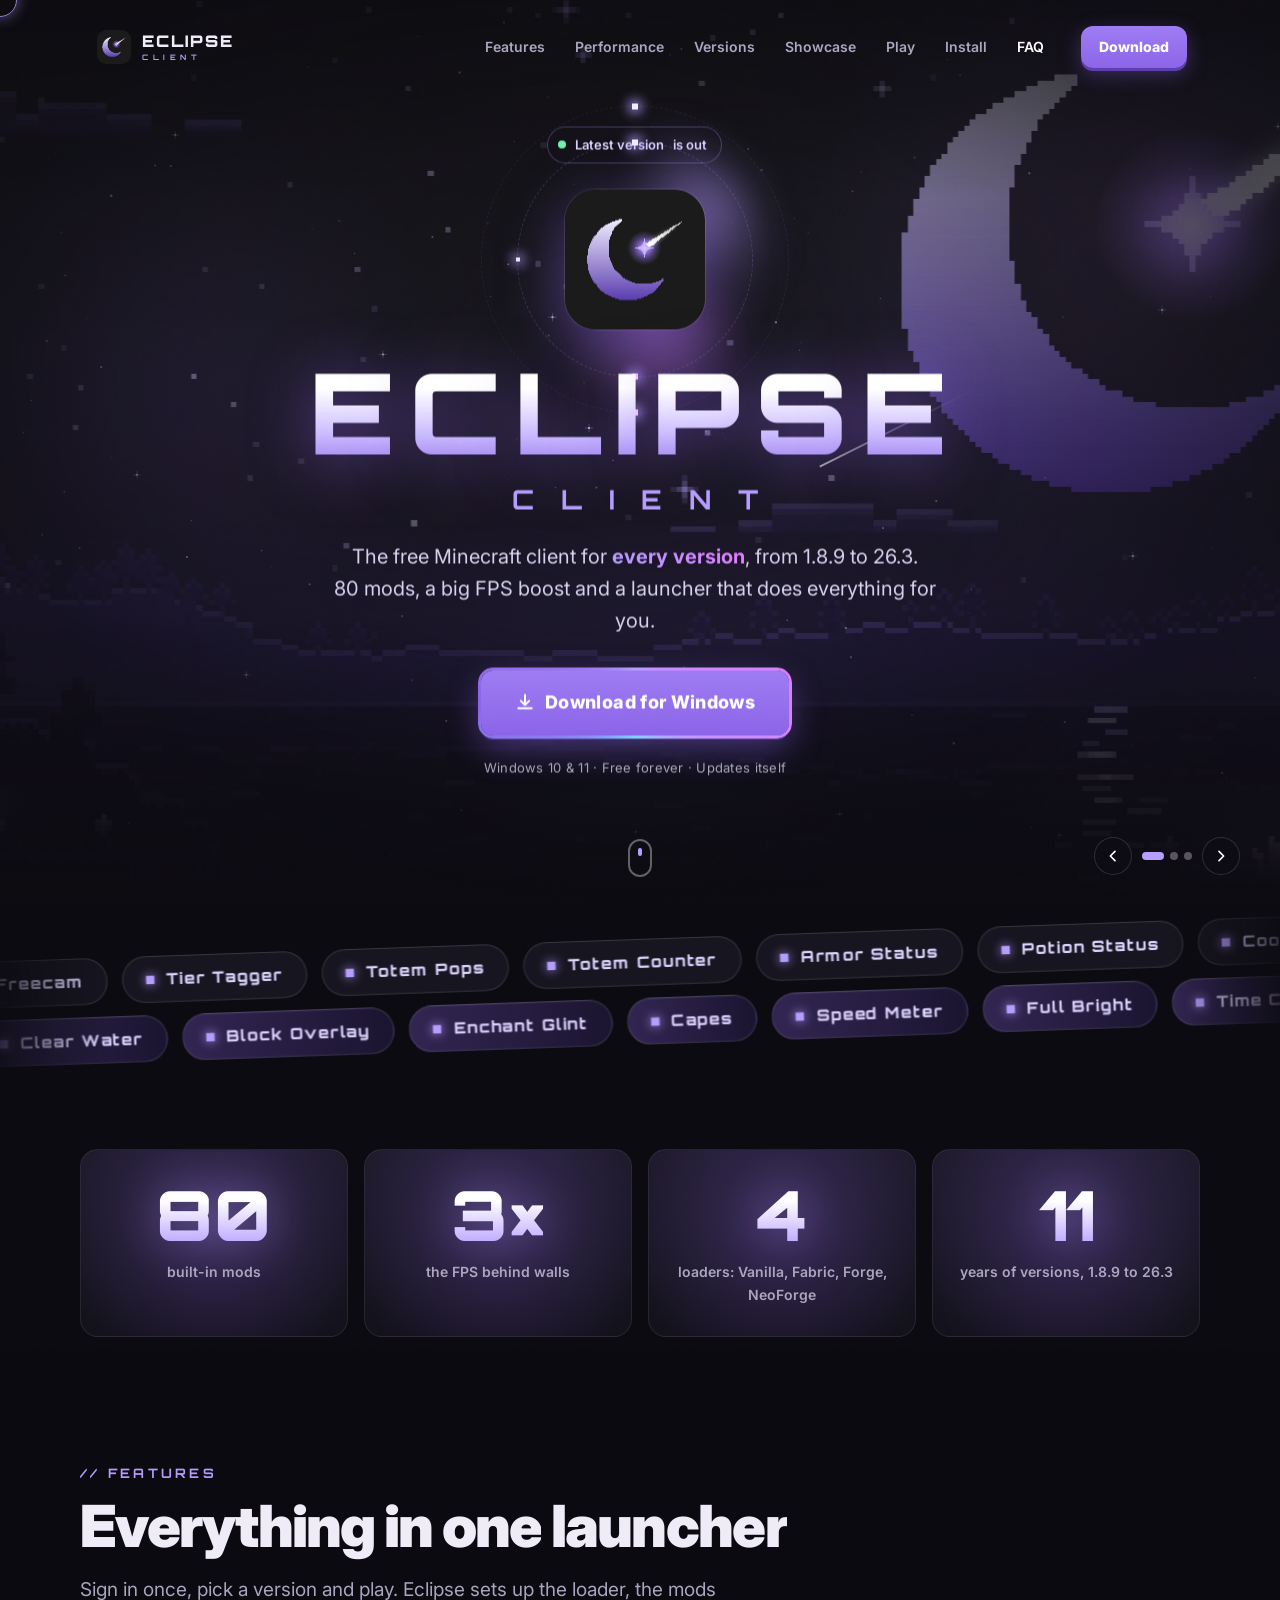
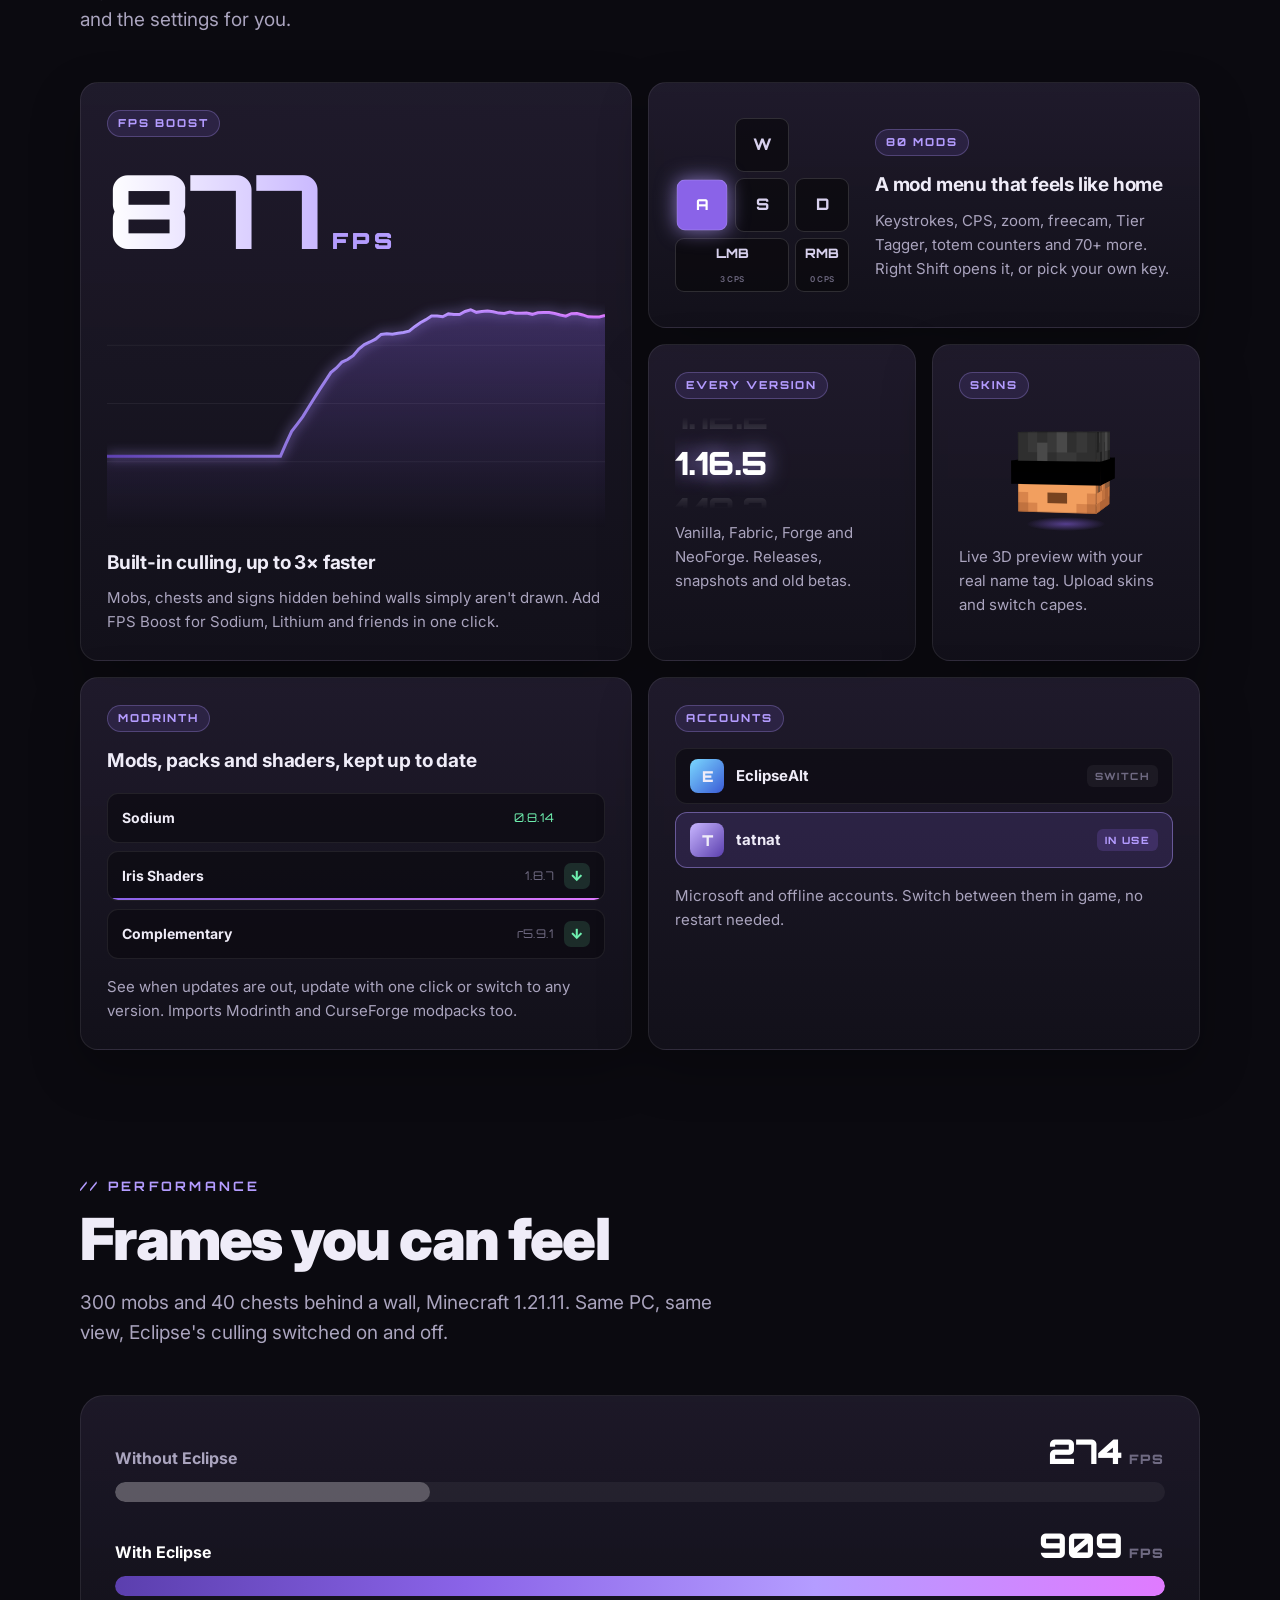
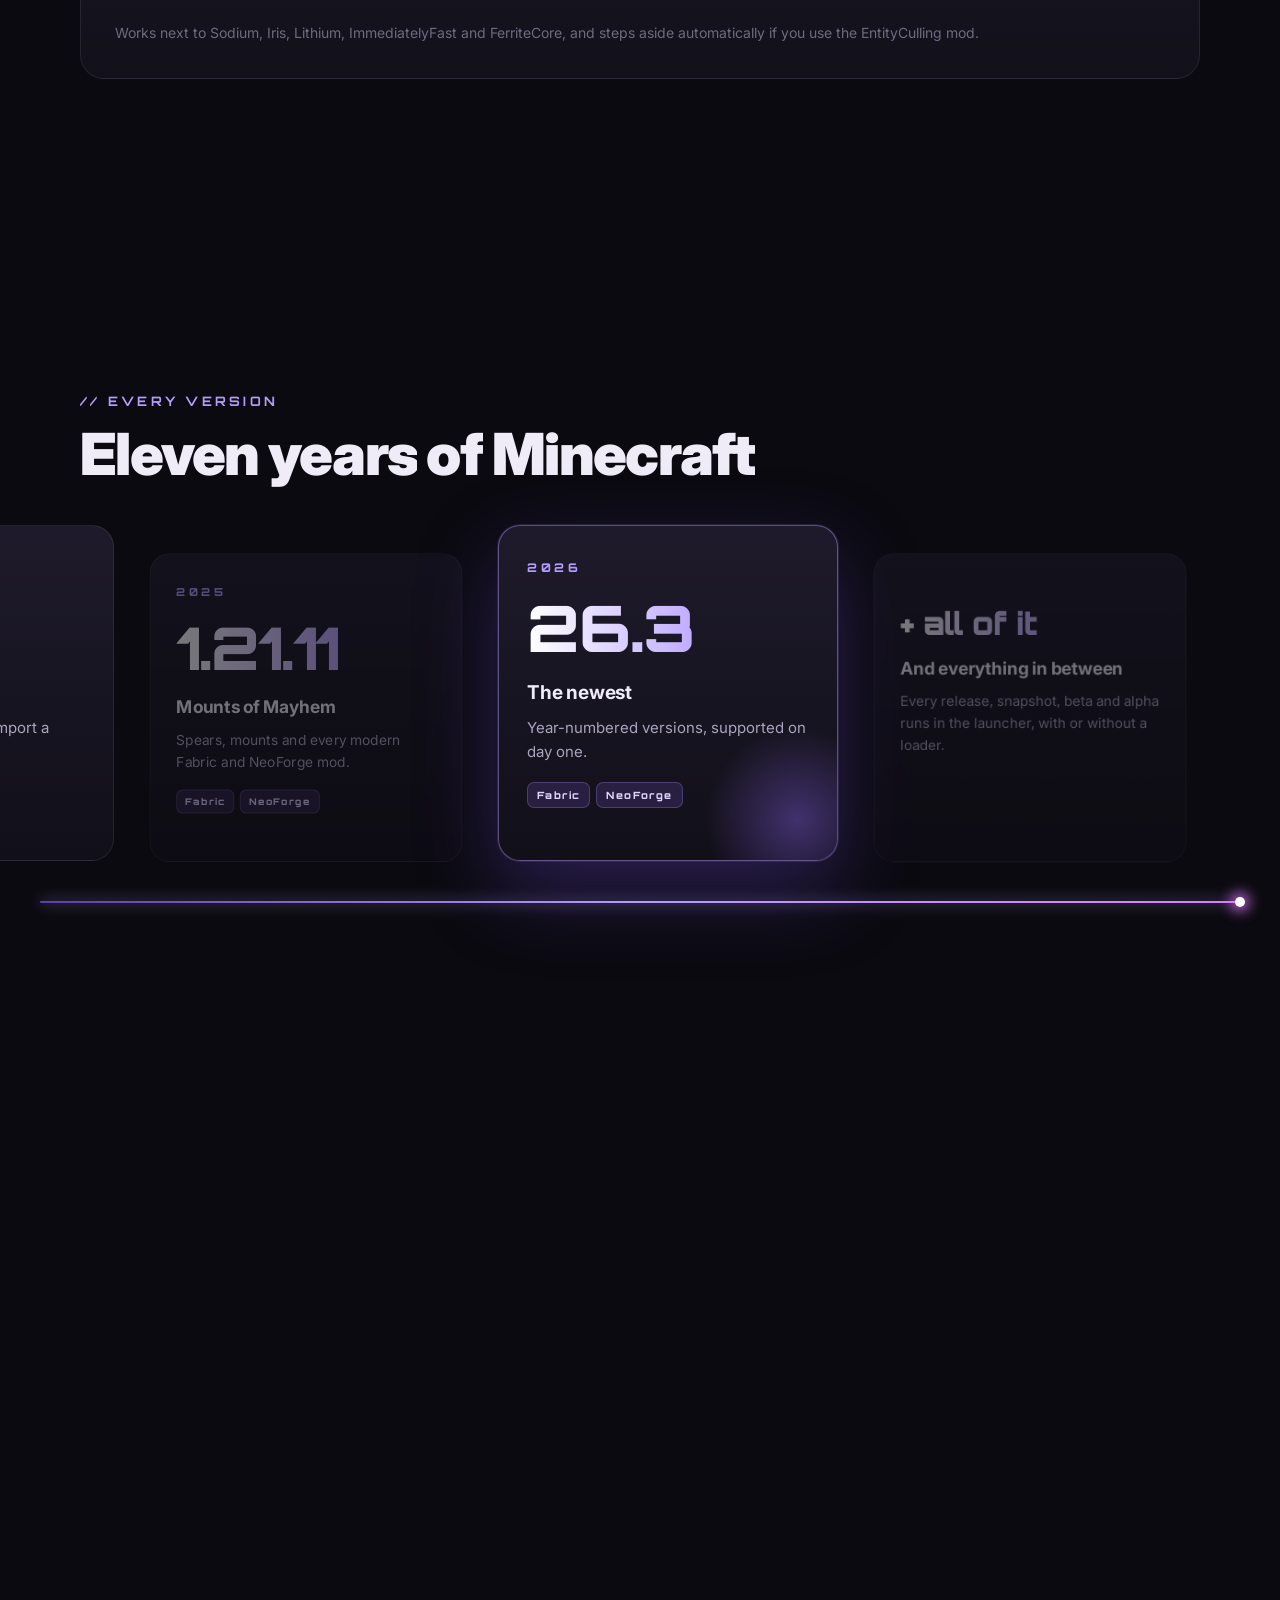
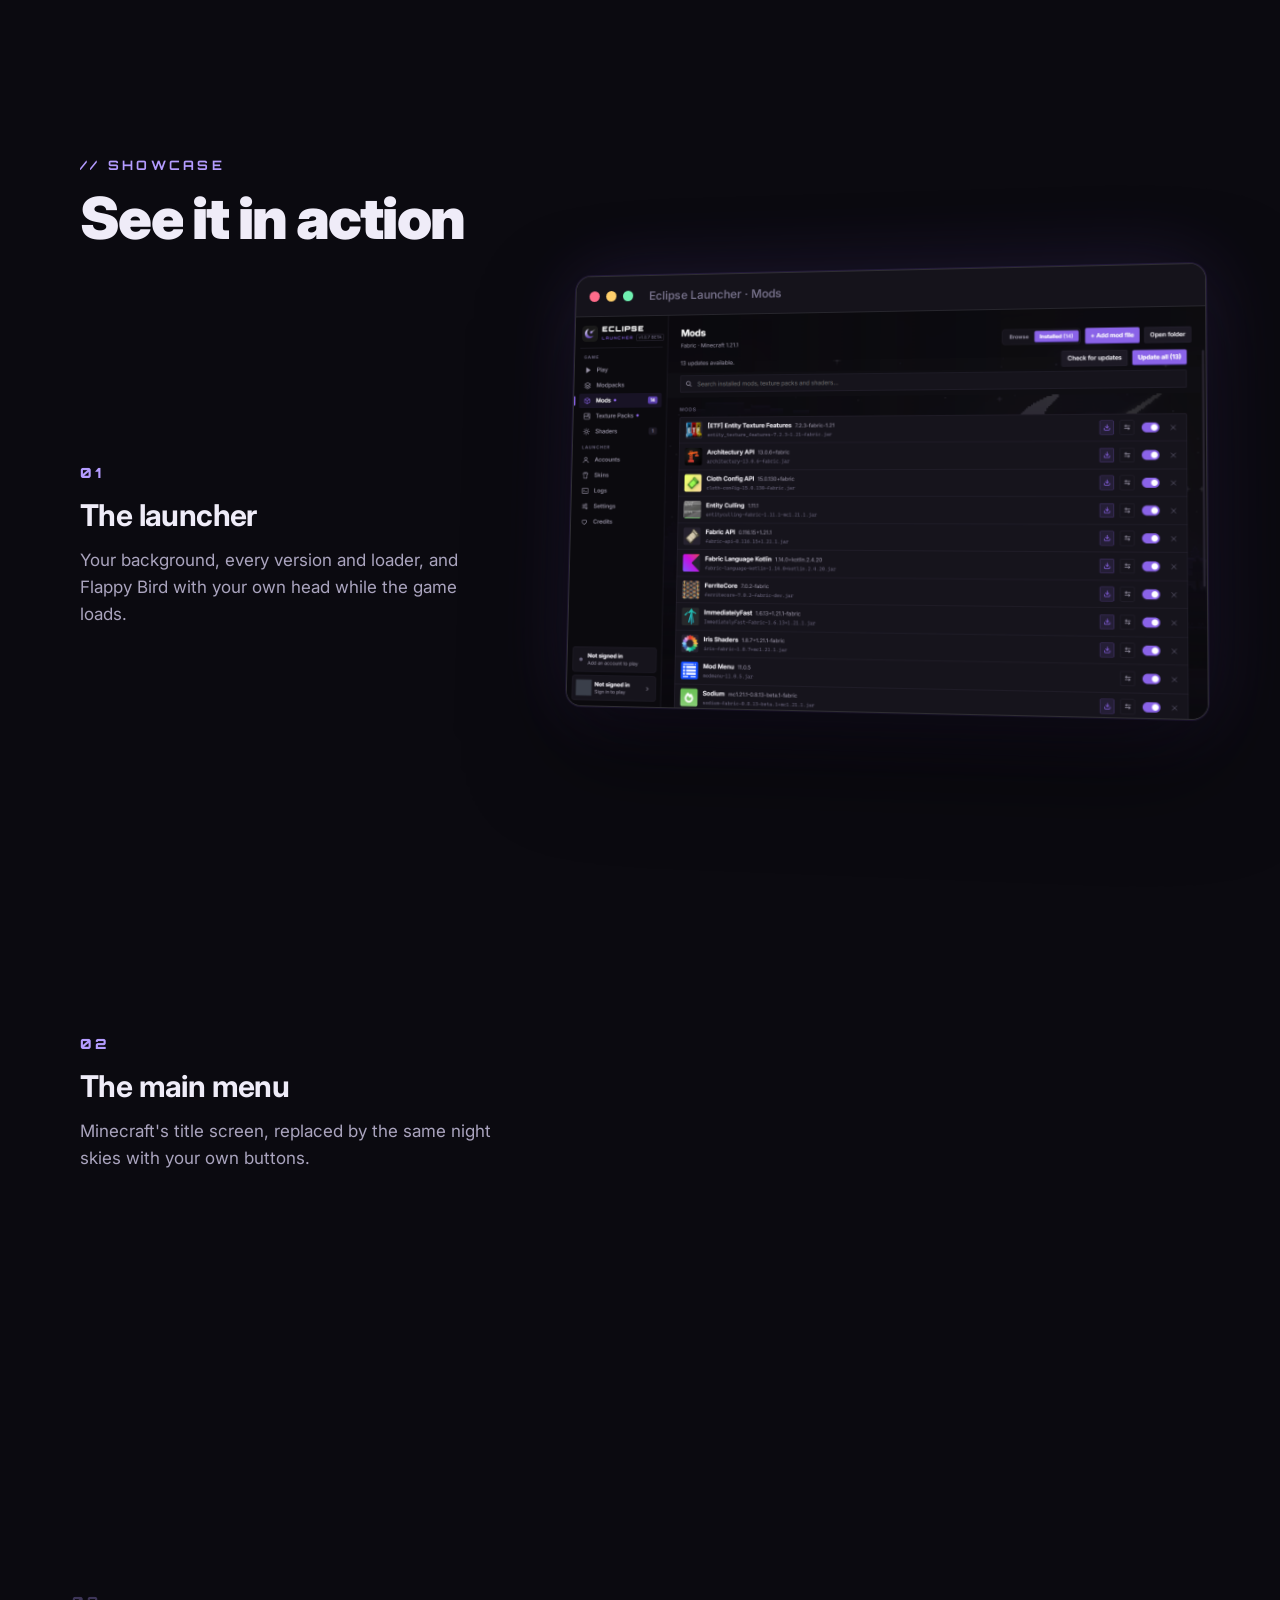
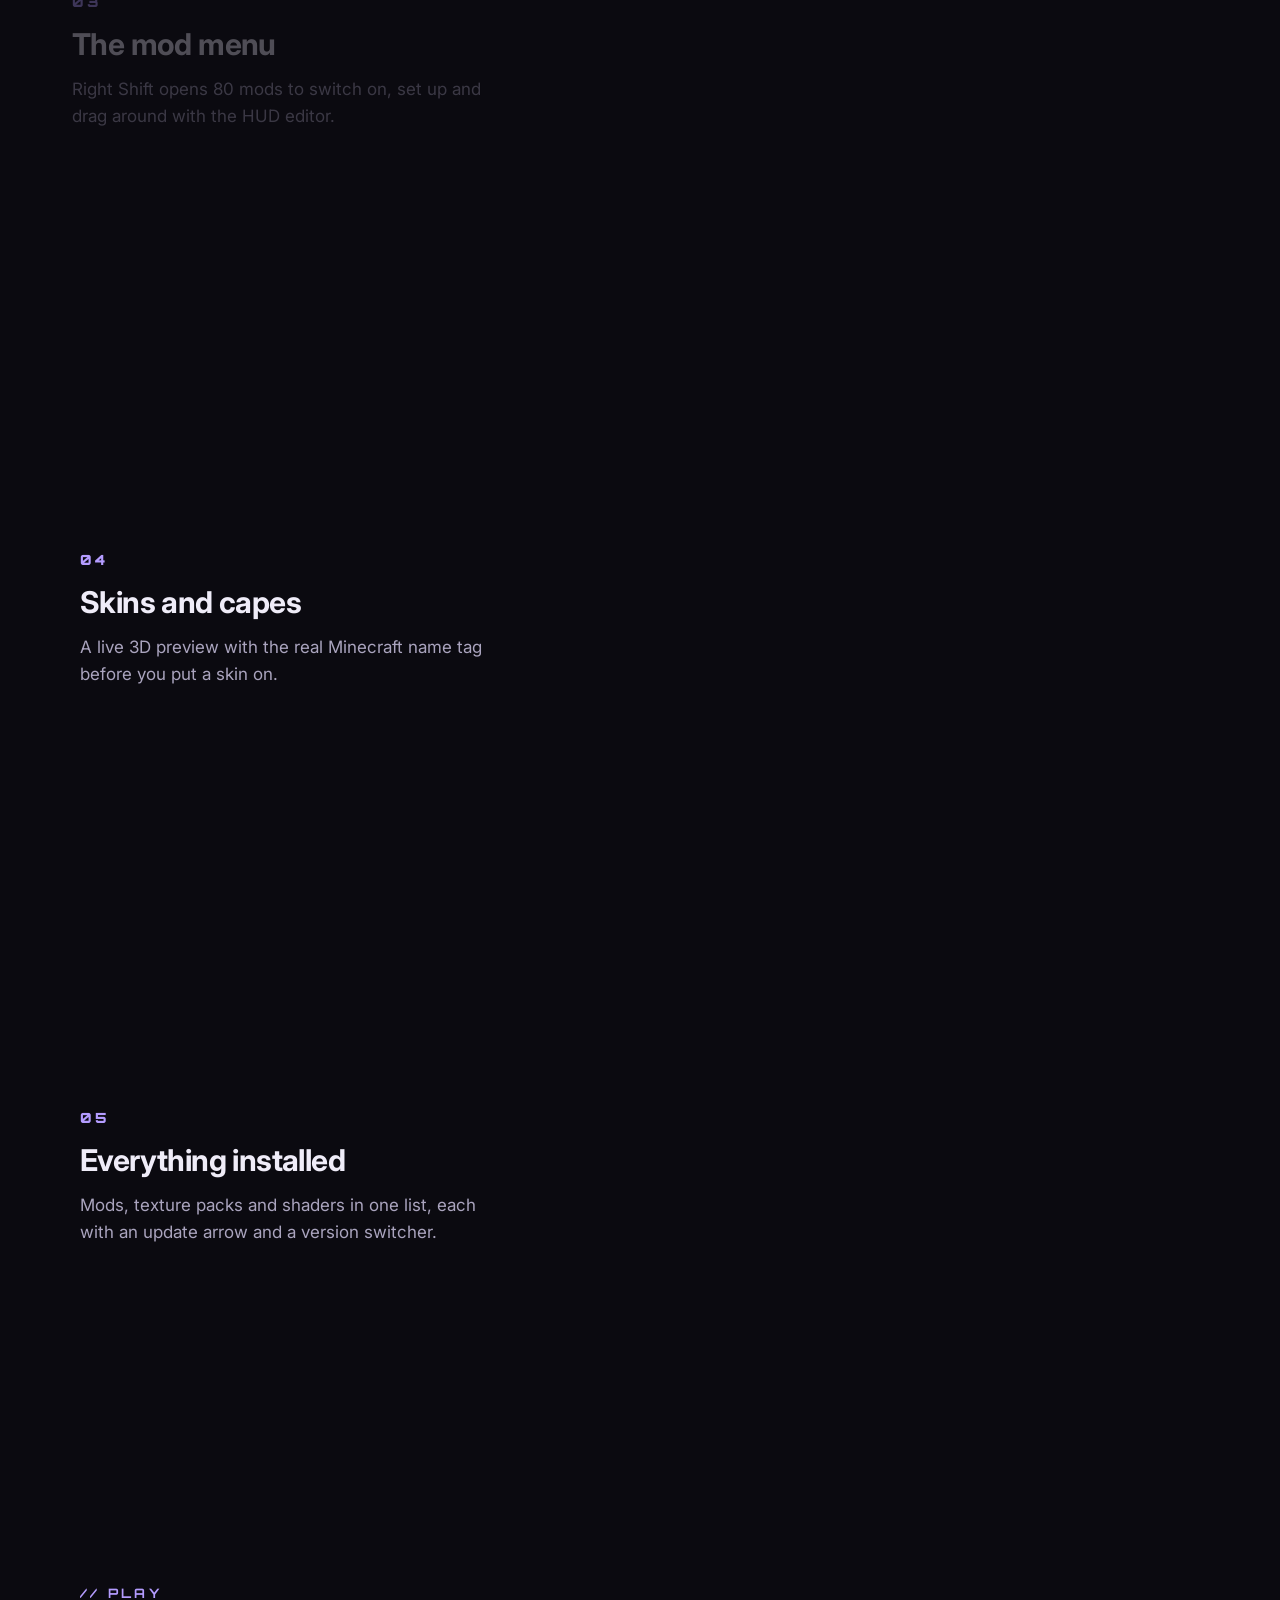
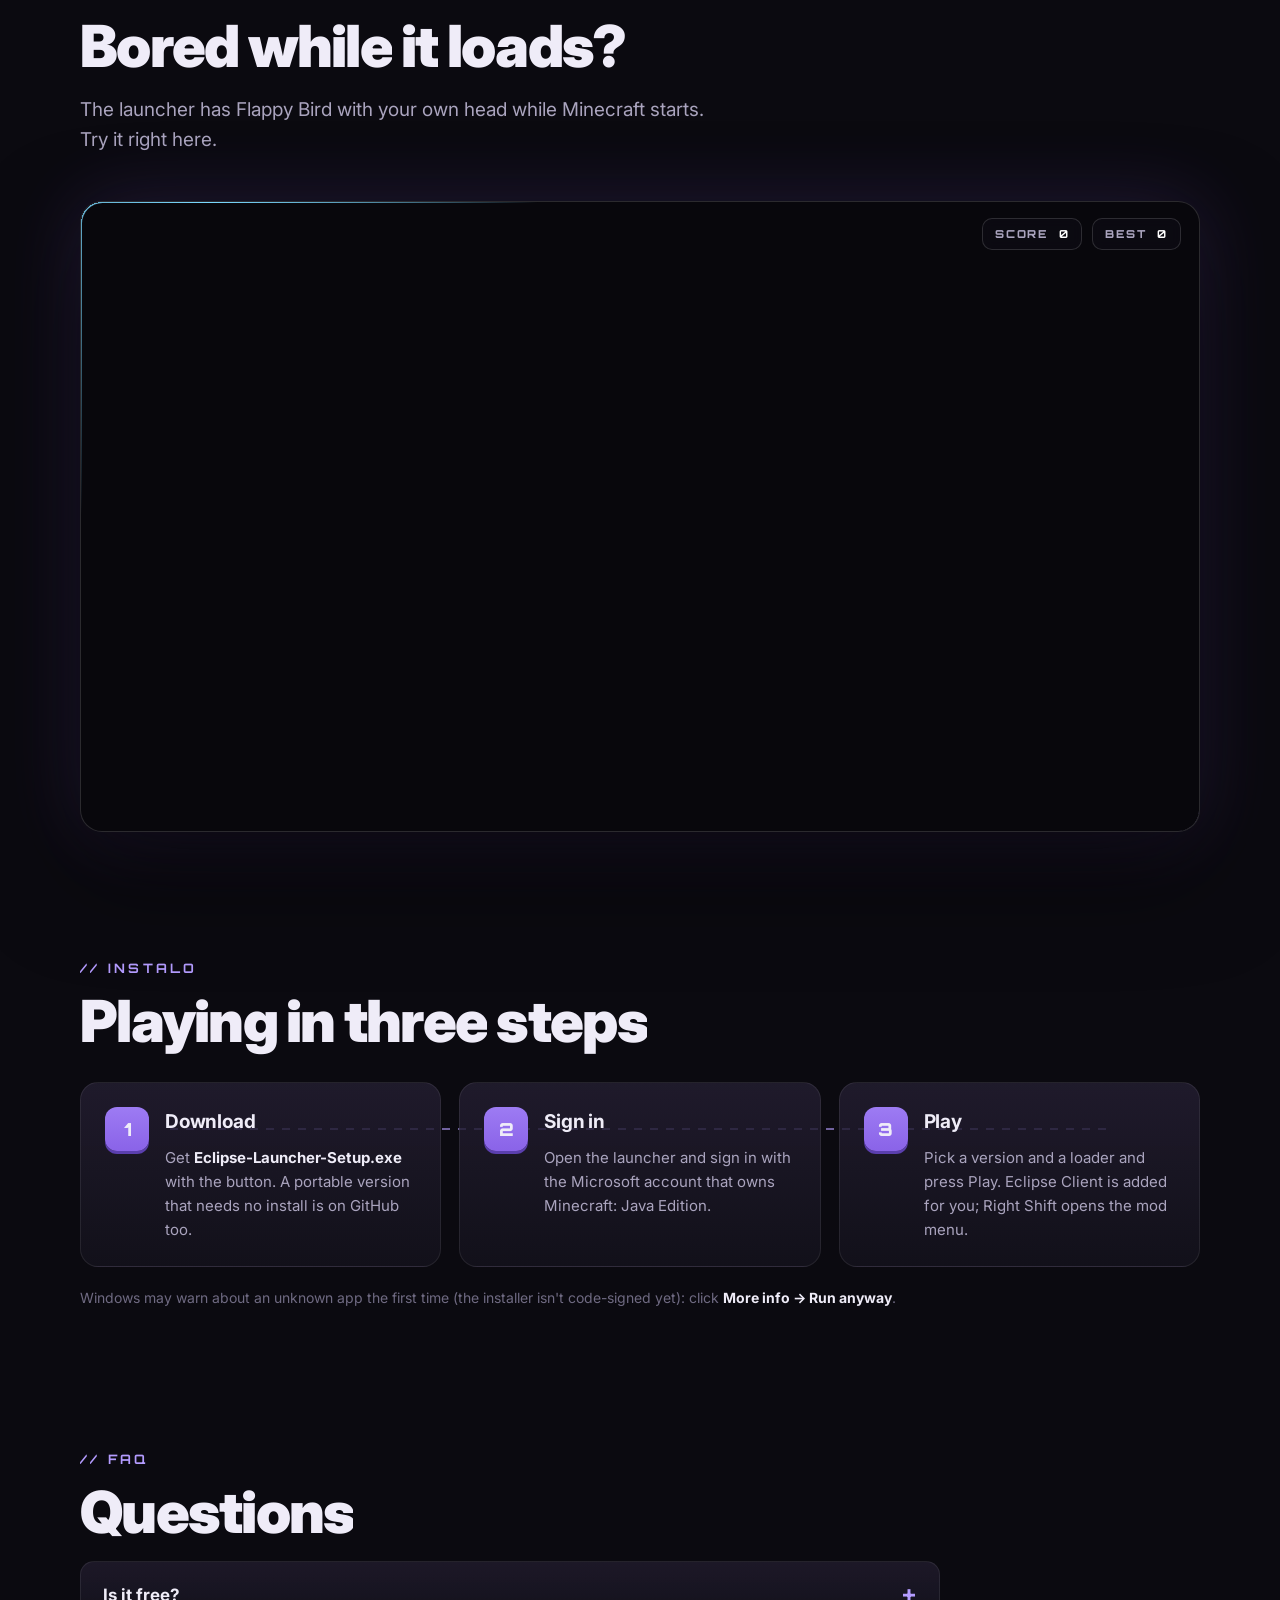
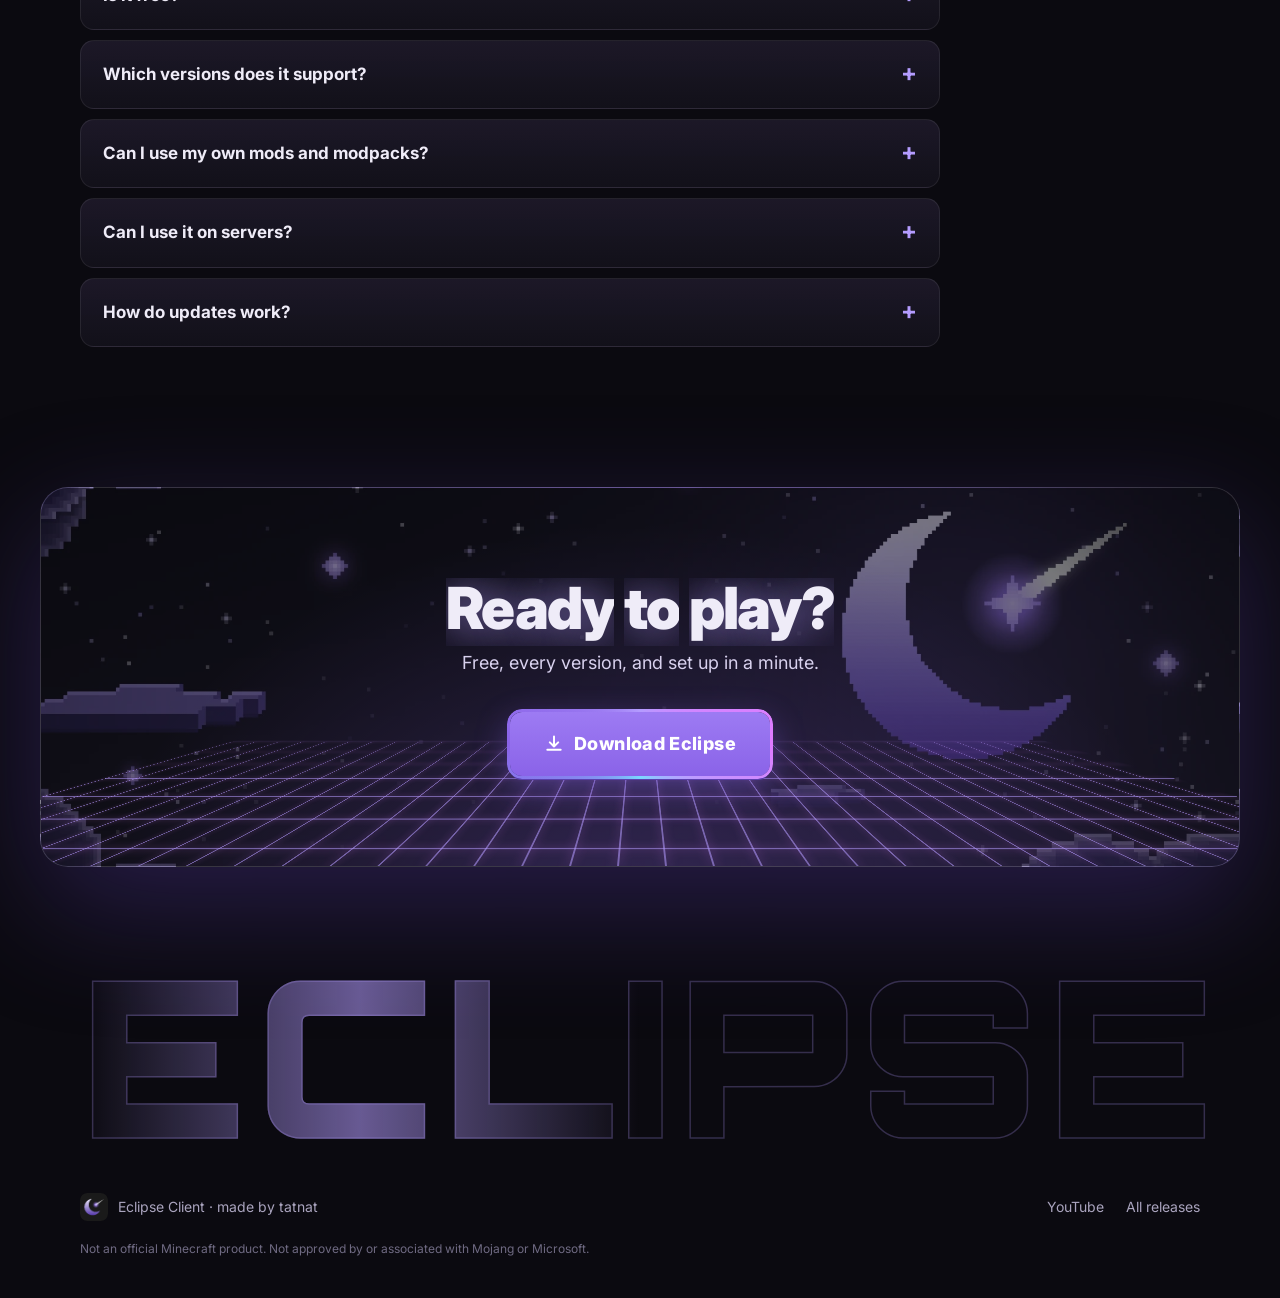
==== commit 838ab8db: "Even cooler, part 2: playable Flappy Eclipse with the skin head, keystrokes tile follows your real k" ====
--- a/index.html
+++ b/index.html
@@ -13,7 +13,7 @@
   <link rel="preconnect" href="https://fonts.googleapis.com">
   <link rel="preconnect" href="https://fonts.gstatic.com" crossorigin>
   <link href="https://fonts.googleapis.com/css2?family=Inter:wght@400;500;600;700;800;900&family=Orbitron:wght@600;700;800;900&display=swap" rel="stylesheet">
-  <link rel="stylesheet" href="style.css?v=4">
+  <link rel="stylesheet" href="style.css?v=5">
 </head>
 <body>
   <!-- Intro: a shadow slides over the glowing moon (an eclipse), then the page appears. -->
@@ -44,6 +44,7 @@
       <a href="#fps">Performance</a>
       <a href="#timeline">Versions</a>
       <a href="#showcase">Showcase</a>
+      <a href="#play">Play</a>
       <a href="#install">Install</a>
       <a href="#faq">FAQ</a>
     </nav>
@@ -118,7 +119,7 @@
           <div class="keys" id="keys">
             <div class="key k-w" data-k="w">W</div>
             <div class="key k-a" data-k="a">A</div><div class="key k-s" data-k="s">S</div><div class="key k-d" data-k="d">D</div>
-            <div class="key k-l" data-k="l">LMB<small id="cpsL">0 CPS</small></div><div class="key k-r" data-k="r">RMB<small>0 CPS</small></div>
+            <div class="key k-l" data-k="l">LMB<small id="cpsL">0 CPS</small></div><div class="key k-r" data-k="r">RMB<small id="cpsR">0 CPS</small></div>
           </div>
           <div>
             <span class="chip">80 MODS</span>
@@ -288,8 +289,20 @@
               <img class="shot" src="assets/shots/launcher-skins.png" alt="The skins page" loading="lazy">
               <img class="shot" src="assets/shots/launcher-mods.png" alt="Installed mods, packs and shaders" loading="lazy">
             </div>
+            <div class="glare"></div>
           </figure>
         </div>
+      </div>
+    </section>
+
+    <!-- ================= mini game ================= -->
+    <section class="section" id="play">
+      <p class="eyebrow scramble">// PLAY</p>
+      <h2>Bored while it loads?</h2>
+      <p class="lead">The launcher has Flappy Bird with your own head while Minecraft starts. Try it right here.</p>
+      <div class="game reveal" id="game">
+        <canvas id="flappy" aria-label="Flappy Bird mini game: click, tap or press Space to flap"></canvas>
+        <div class="game-hud"><span>SCORE <b id="flapScore">0</b></span><span>BEST <b id="flapBest">0</b></span></div>
       </div>
     </section>
 
@@ -320,6 +333,7 @@
 
     <!-- ================= final call ================= -->
     <section class="cta reveal">
+      <div class="cta-grid" aria-hidden="true"><i></i></div>
       <div class="cta-stars" id="ctaStars"></div>
       <h2>Ready to play?</h2>
       <p>Free, every version, and set up in a minute.</p>
@@ -345,6 +359,6 @@
     <p class="legal">Not an official Minecraft product. Not approved by or associated with Mojang or Microsoft.</p>
   </footer>
 
-  <script src="main.js?v=4"></script>
+  <script src="main.js?v=5"></script>
 </body>
 </html>
--- a/style.css
+++ b/style.css
@@ -224,8 +224,7 @@
 /* ---------- marquee ---------- */
 .marquee { position: relative; z-index: 3; padding: 26px 0; display: grid; gap: 12px; overflow: hidden; transform: rotate(-2deg) scale(1.04); margin: 10px 0 0;
   -webkit-mask: linear-gradient(90deg, transparent, #000 10%, #000 90%, transparent); mask: linear-gradient(90deg, transparent, #000 10%, #000 90%, transparent); }
-.marquee-row { display: flex; gap: 14px; width: max-content; animation: marquee 50s linear infinite; }
-.marquee-row.reverse { animation-direction: reverse; animation-duration: 60s; }
+.marquee-row { display: flex; gap: 14px; width: max-content; will-change: transform; }
 .marquee-row span {
   display: inline-flex; align-items: center; gap: 12px; padding: 12px 22px; border-radius: 999px; white-space: nowrap;
   font: 800 15px Orbitron, Inter, sans-serif; letter-spacing: .1em; color: #ddd4ff;
@@ -233,7 +232,6 @@
 }
 .marquee-row span::before { content: ''; width: 8px; height: 8px; background: var(--accent-light); box-shadow: 0 0 10px var(--accent-light); }
 .marquee-row.reverse span { background: linear-gradient(90deg, rgba(138, 99, 232, .3), rgba(91, 63, 174, .2)); }
-.marquee:hover .marquee-row { animation-play-state: paused; }
 @keyframes marquee { to { transform: translateX(-50%); } }
 
 /* ---------- sections ---------- */
@@ -366,7 +364,6 @@
 .window::before { content: ''; position: absolute; inset: -1px; z-index: 3; border-radius: inherit; padding: 1.5px; pointer-events: none;
   background: conic-gradient(from var(--a), transparent 0 25%, var(--accent-light) 35%, transparent 45% 70%, var(--pink) 80%, transparent 90%);
   -webkit-mask: linear-gradient(#000 0 0) content-box, linear-gradient(#000 0 0); -webkit-mask-composite: xor; mask-composite: exclude; animation: spin-a 6s linear infinite; }
-.window:hover { --wy: 0deg; --wx: 0deg; }
 .window-bar { display: flex; align-items: center; gap: 7px; padding: 11px 14px; background: #15131b; border-bottom: 1px solid var(--line); }
 .window-bar i { width: 11px; height: 11px; border-radius: 50%; background: #3a3547; }
 .window-bar i:nth-child(1) { background: #ff6b8a; } .window-bar i:nth-child(2) { background: #ffcf6b; } .window-bar i:nth-child(3) { background: #6ff0b0; }
@@ -533,3 +530,38 @@
   .timeline { height: 420vh; }
 }
 @media (hover: none) { .dust { display: none; } }
+
+/* ---------- ECLIPSE letters: once they've landed they lean toward the mouse ---------- */
+body.ready .letters.settled .ch { animation: none; opacity: 1; filter: drop-shadow(0 6px 30px rgba(138, 99, 232, .55)); transition: translate .35s var(--ease), rotate .35s var(--ease), scale .35s var(--ease), filter .25s; }
+body.ready .letters.settled .ch.near { filter: drop-shadow(-3px 0 0 rgba(122, 216, 255, .75)) drop-shadow(3px 0 0 rgba(224, 122, 255, .75)) drop-shadow(0 6px 30px rgba(180, 156, 255, .9)); }
+
+/* ---------- showcase window: follows the mouse, with a glare ---------- */
+.window.tracking { transition: transform .15s ease-out; }
+.glare { position: absolute; inset: 0; z-index: 4; pointer-events: none; opacity: 0; transition: opacity .4s; mix-blend-mode: soft-light;
+  background: radial-gradient(600px circle at var(--gx, 50%) var(--gy, 50%), rgba(255, 255, 255, .55), transparent 45%); }
+.window.tracking .glare { opacity: 1; }
+
+/* ---------- mini game ---------- */
+.game { position: relative; border-radius: 22px; overflow: hidden; border: 1px solid var(--line-2); background: #08070c;
+  box-shadow: 0 40px 100px rgba(0, 0, 0, .5), 0 0 80px rgba(138, 99, 232, .2); }
+.game::before { content: ''; position: absolute; inset: -1px; z-index: 2; border-radius: inherit; padding: 1.5px; pointer-events: none;
+  background: conic-gradient(from var(--a), transparent 0 30%, var(--accent-light) 40%, transparent 50% 75%, var(--cyan) 85%, transparent 95%);
+  -webkit-mask: linear-gradient(#000 0 0) content-box, linear-gradient(#000 0 0); -webkit-mask-composite: xor; mask-composite: exclude; animation: spin-a 7s linear infinite; }
+#flappy { display: block; width: 100%; aspect-ratio: 16 / 9; cursor: pointer; touch-action: manipulation; }
+.game-hud { position: absolute; top: 16px; right: 18px; display: flex; gap: 10px; pointer-events: none; }
+.game-hud span { font: 800 11px Orbitron, sans-serif; letter-spacing: .16em; color: var(--muted); padding: 8px 12px; border-radius: 10px; background: rgba(14, 12, 20, .7); border: 1px solid var(--line-2); backdrop-filter: blur(6px); }
+.game-hud b { color: #fff; margin-left: 6px; }
+.game.shake { animation: shake .35s; }
+@keyframes shake { 20% { transform: translate(-6px, 3px); } 40% { transform: translate(5px, -4px); } 60% { transform: translate(-4px, -2px); } 80% { transform: translate(3px, 3px); } }
+
+/* ---------- final banner: a neon pixel grid floor rushing toward you ---------- */
+.cta-grid { position: absolute; left: -20%; right: -20%; bottom: 0; height: 55%; perspective: 260px; pointer-events: none;
+  -webkit-mask: linear-gradient(transparent, #000 60%); mask: linear-gradient(transparent, #000 60%); }
+.cta-grid i { position: absolute; inset: -50% 0 0; transform-origin: 50% 100%; transform: rotateX(62deg);
+  background-image: linear-gradient(rgba(180, 156, 255, .55) 2px, transparent 2px), linear-gradient(90deg, rgba(180, 156, 255, .55) 2px, transparent 2px);
+  background-size: 48px 48px; animation: grid-run 1.4s linear infinite; filter: drop-shadow(0 0 6px rgba(224, 122, 255, .8)); }
+@keyframes grid-run { to { background-position: 0 48px, 0 48px; } }
+@media (max-width: 600px) {
+  .game-hud { top: 8px; right: 8px; gap: 6px; }
+  .game-hud span { font-size: 8px; padding: 5px 7px; border-radius: 7px; }
+}
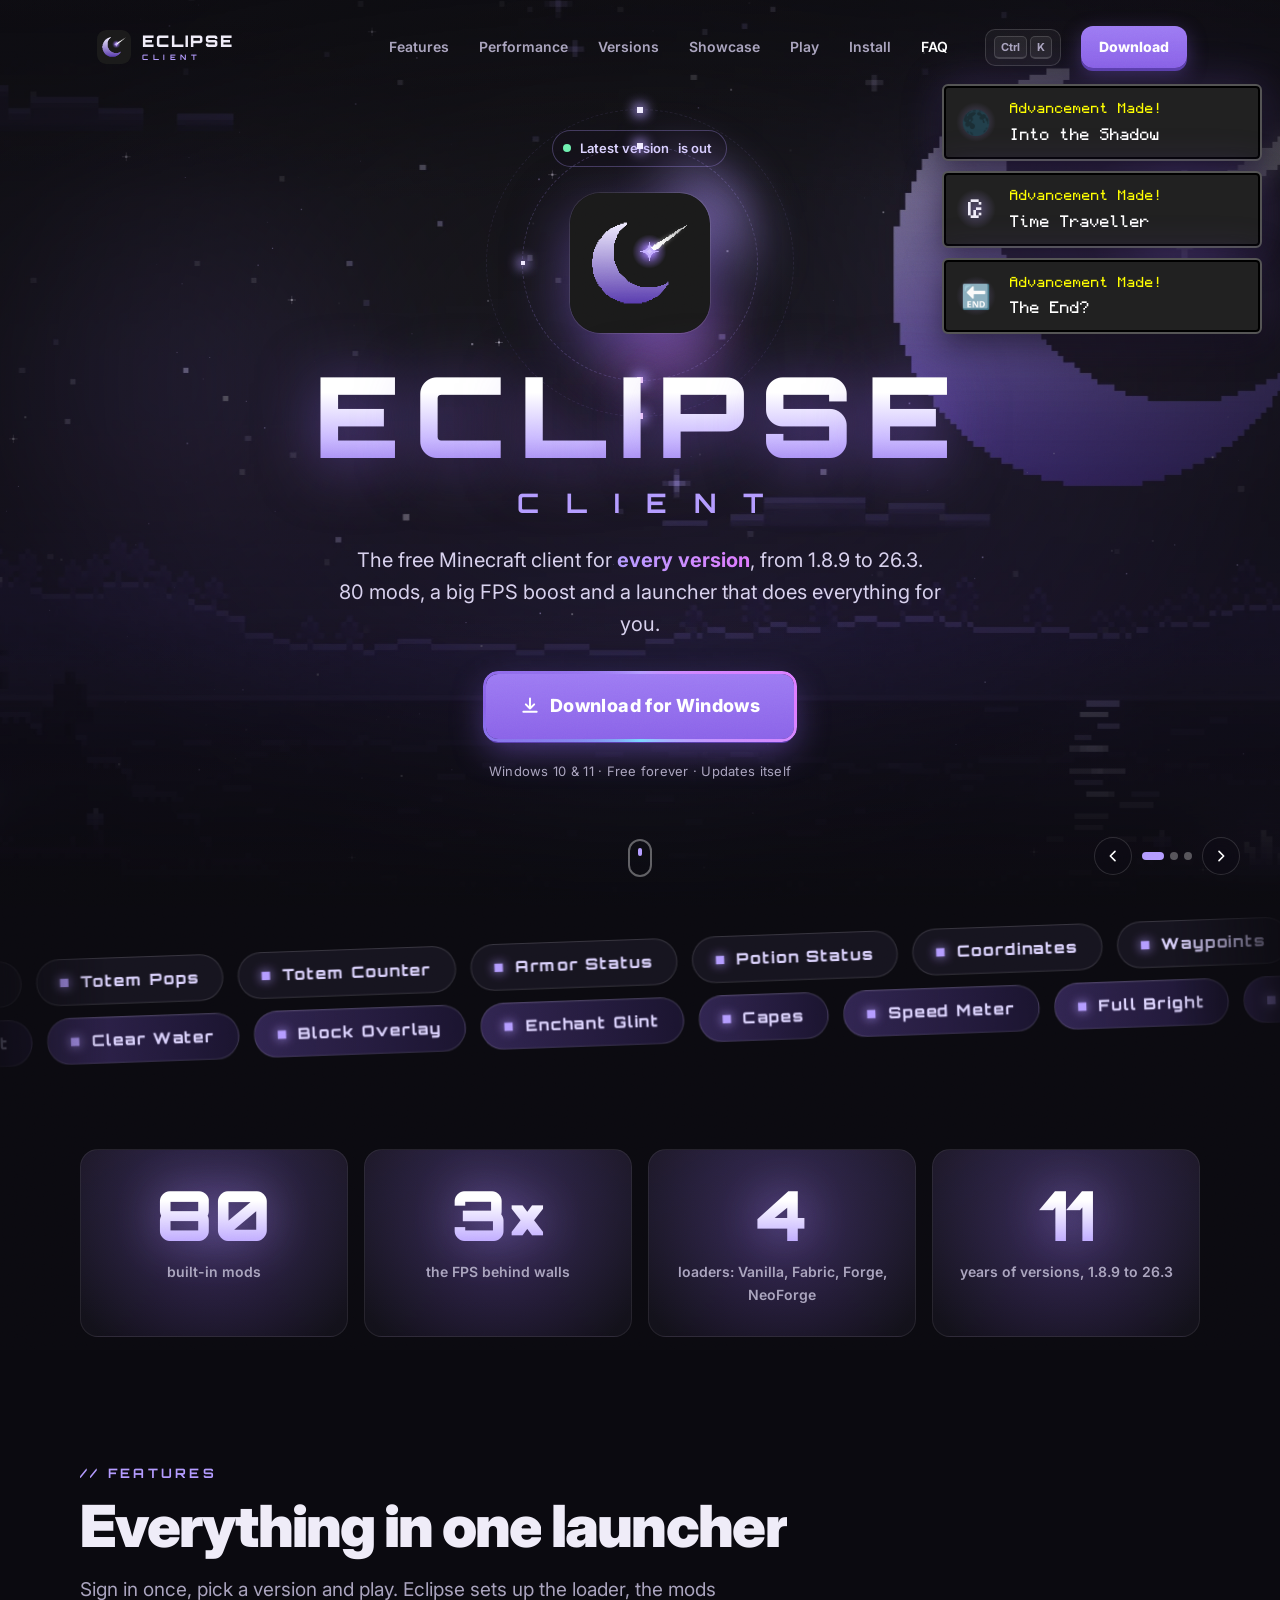
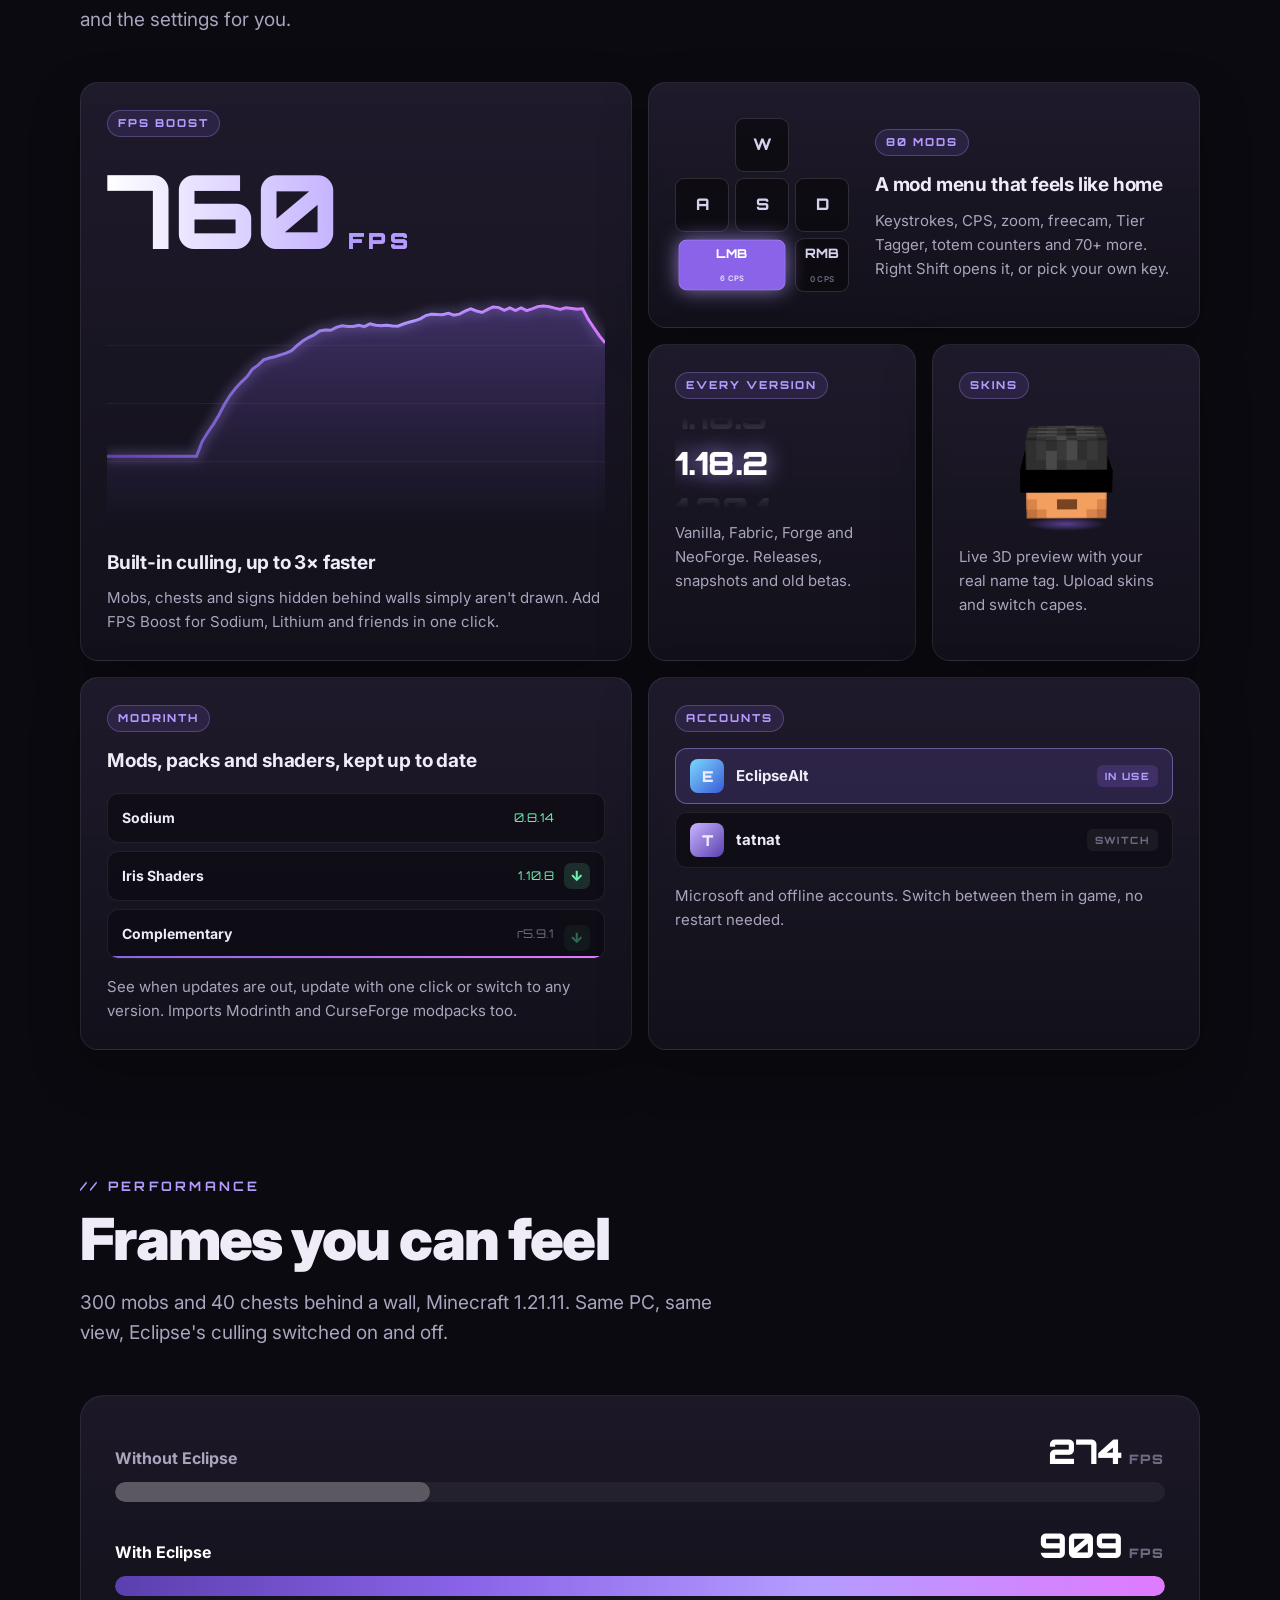
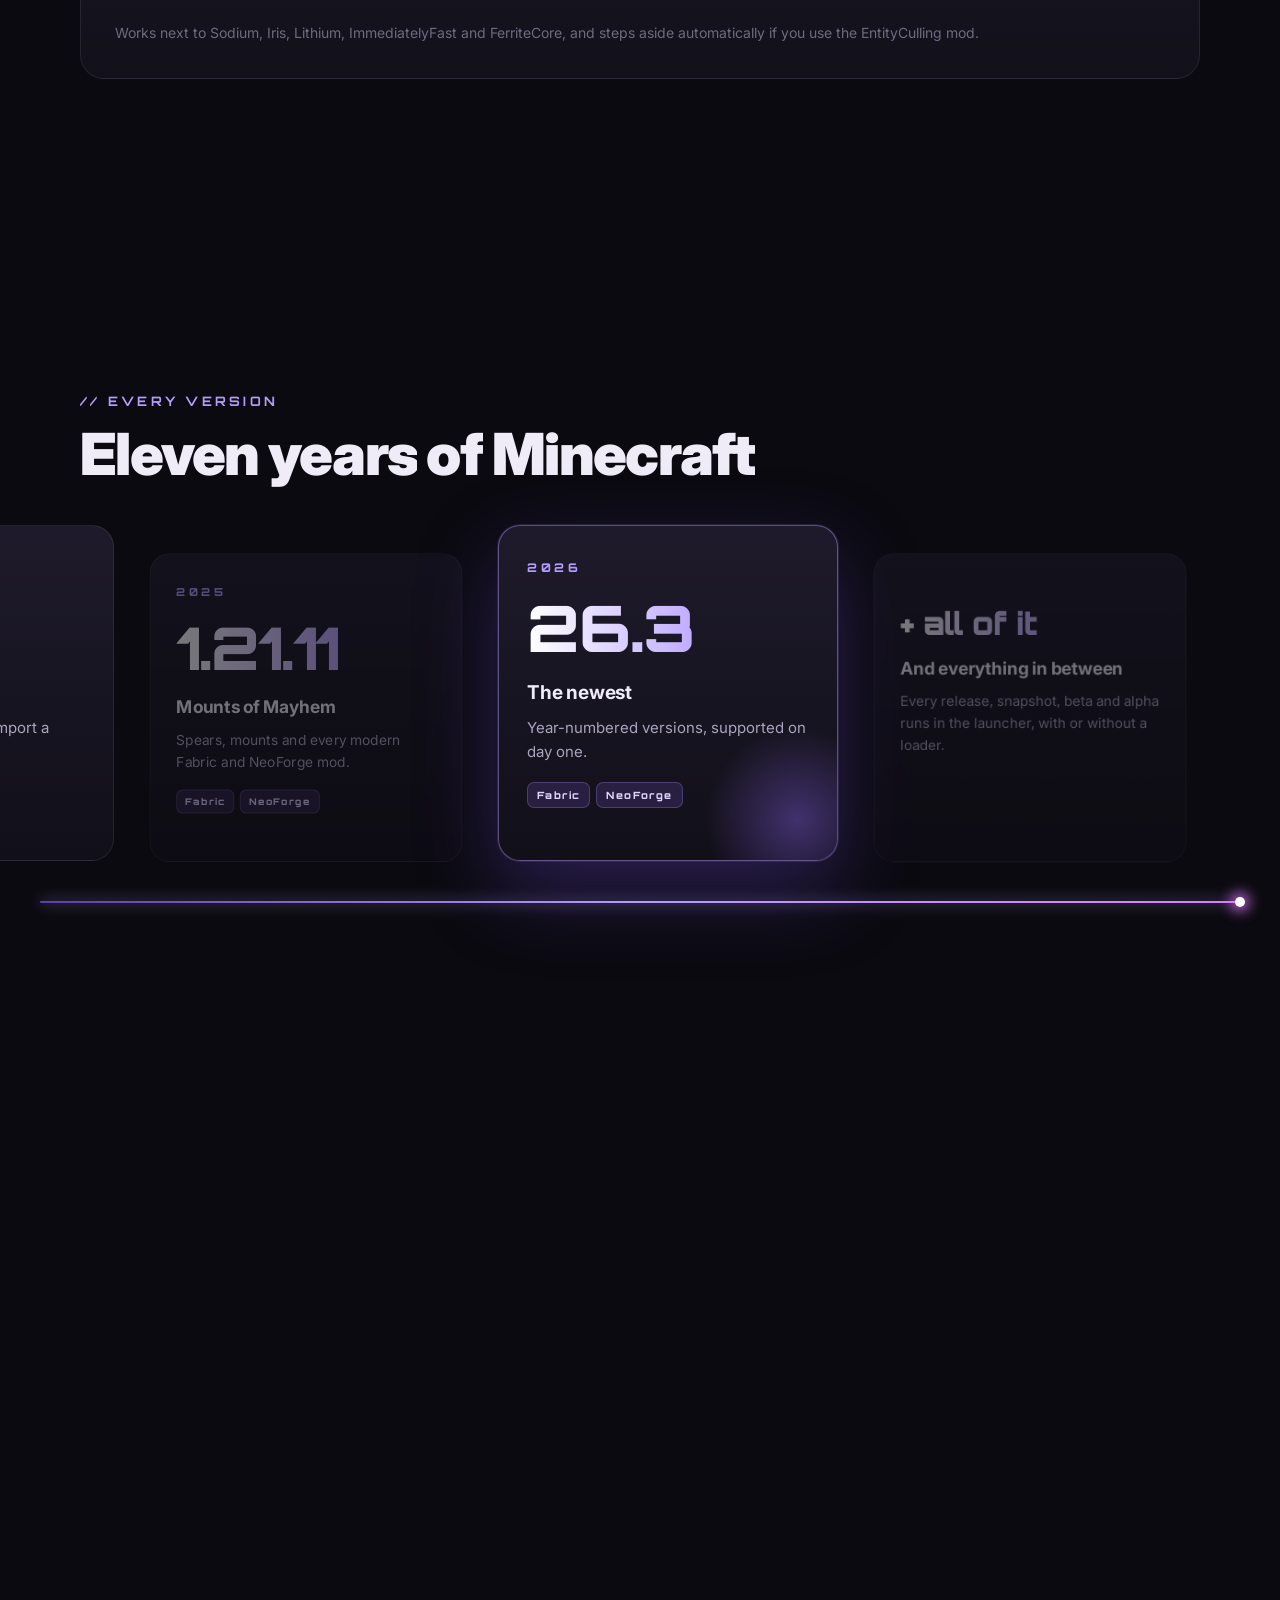
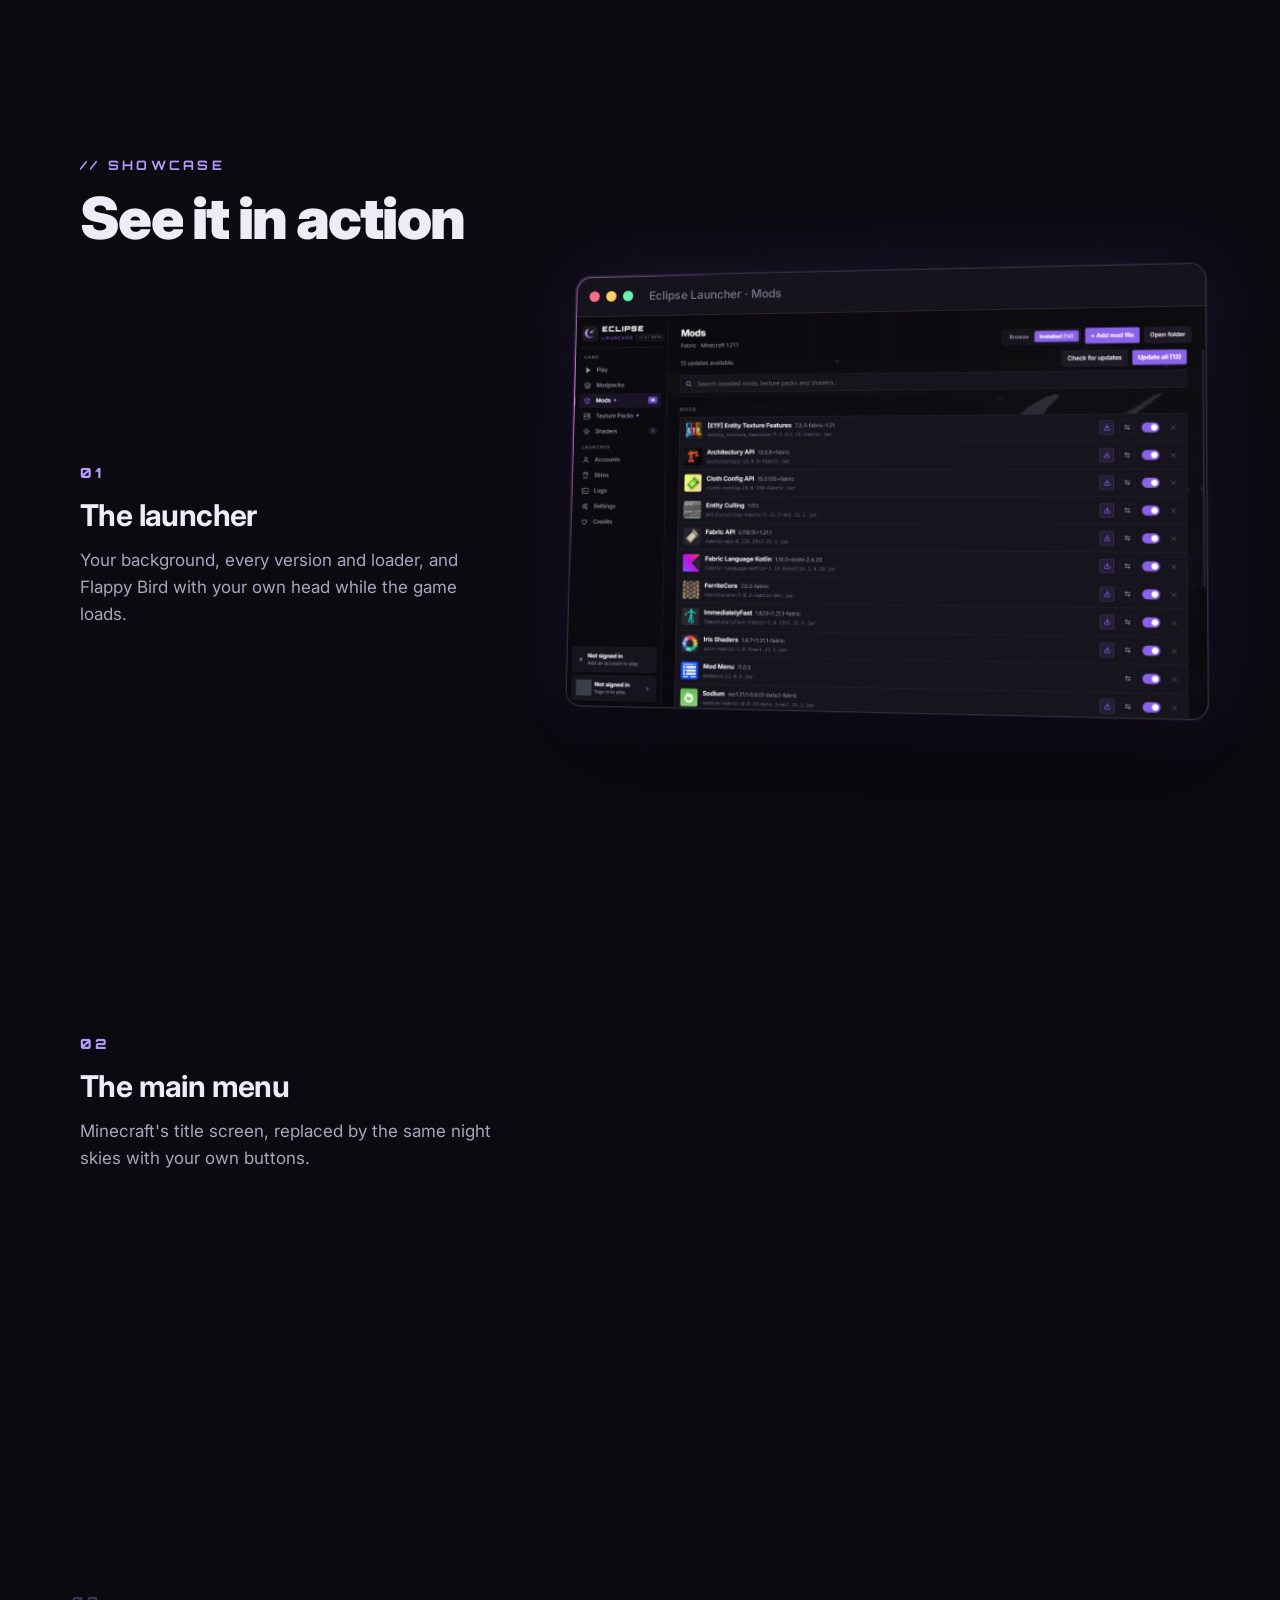
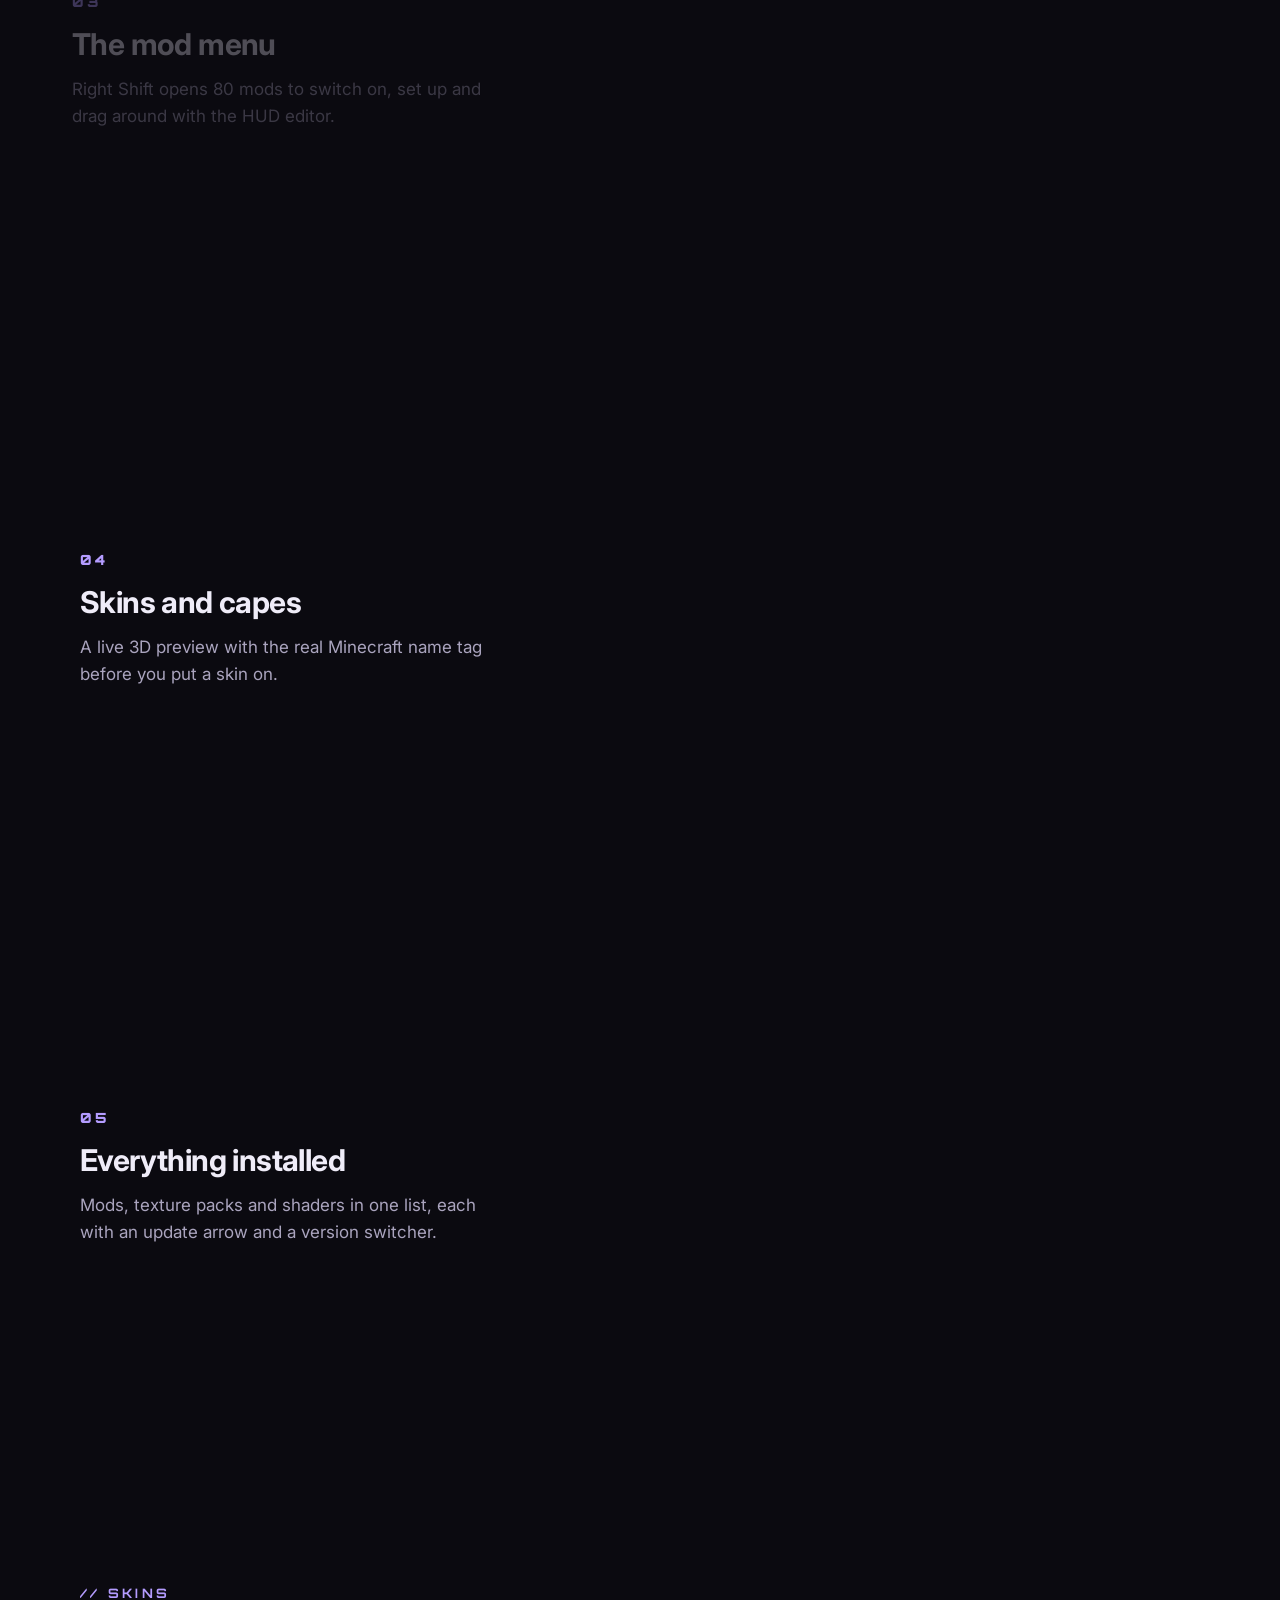
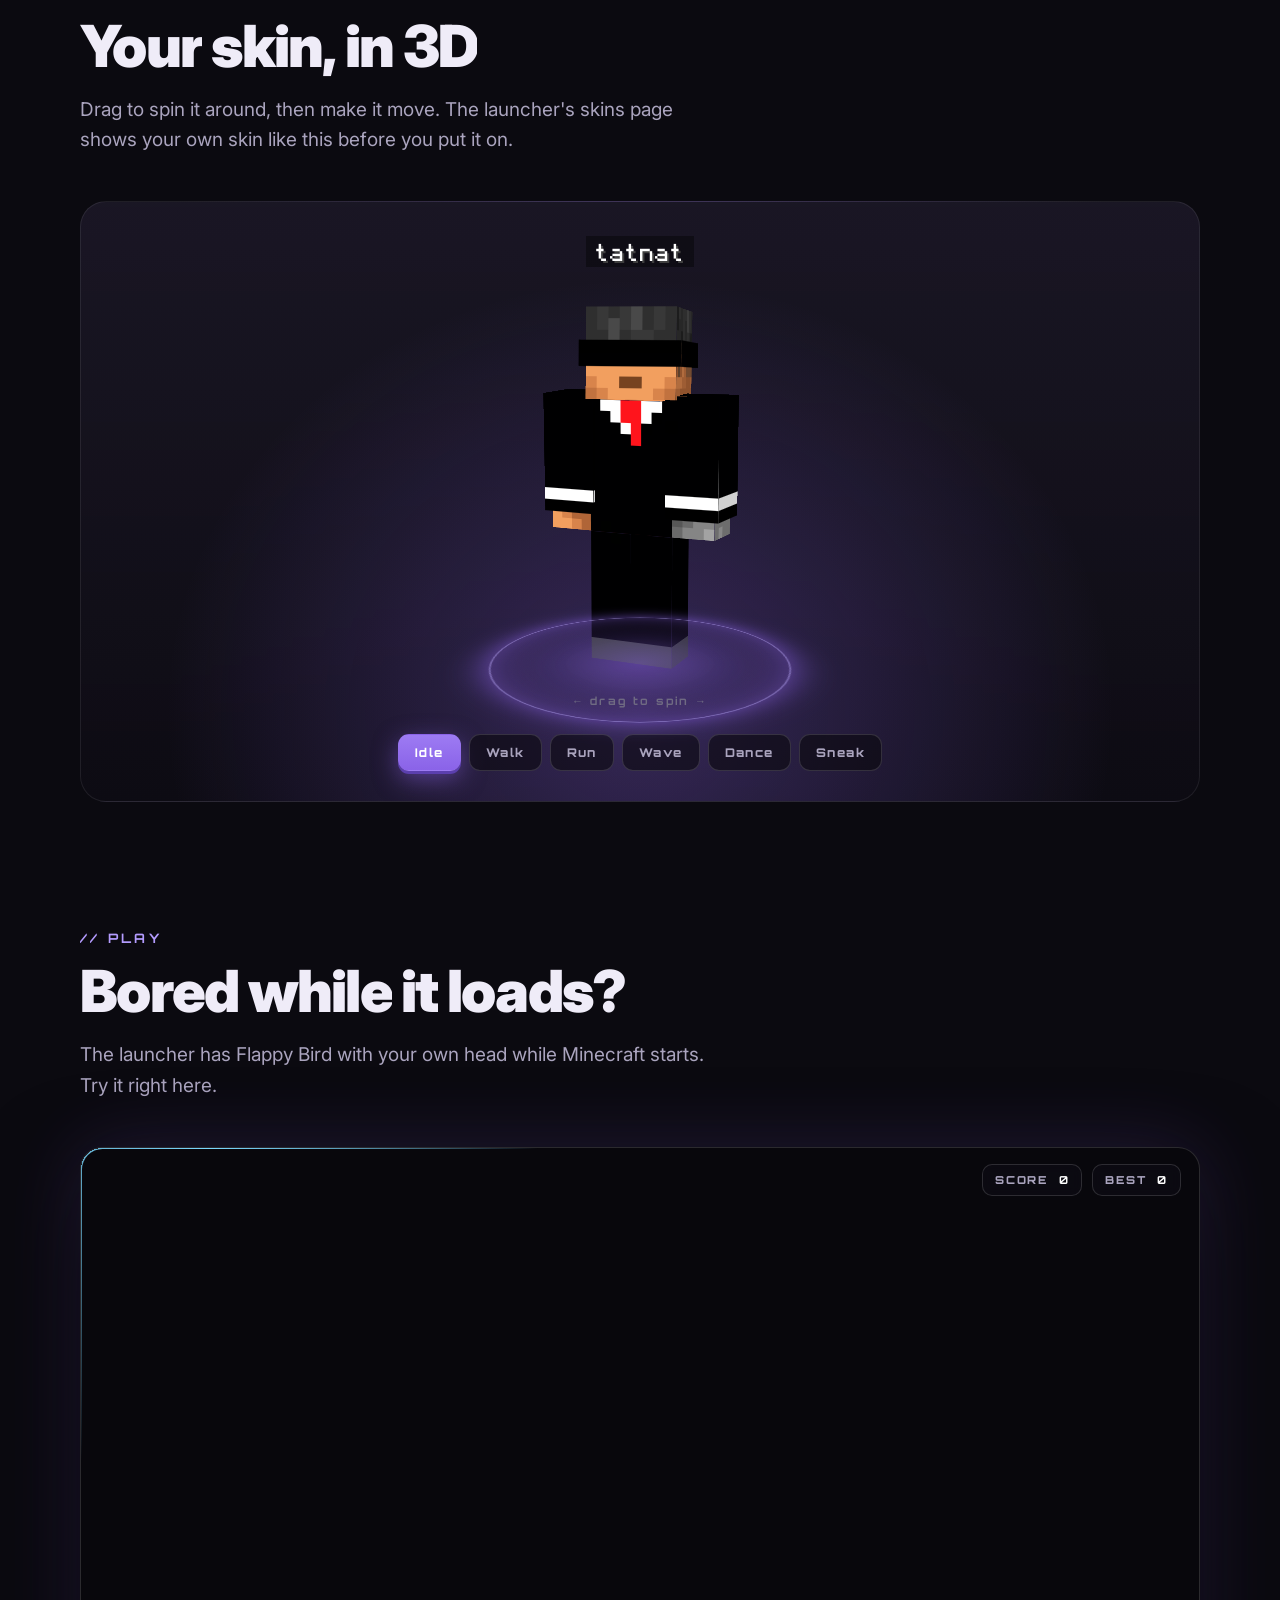
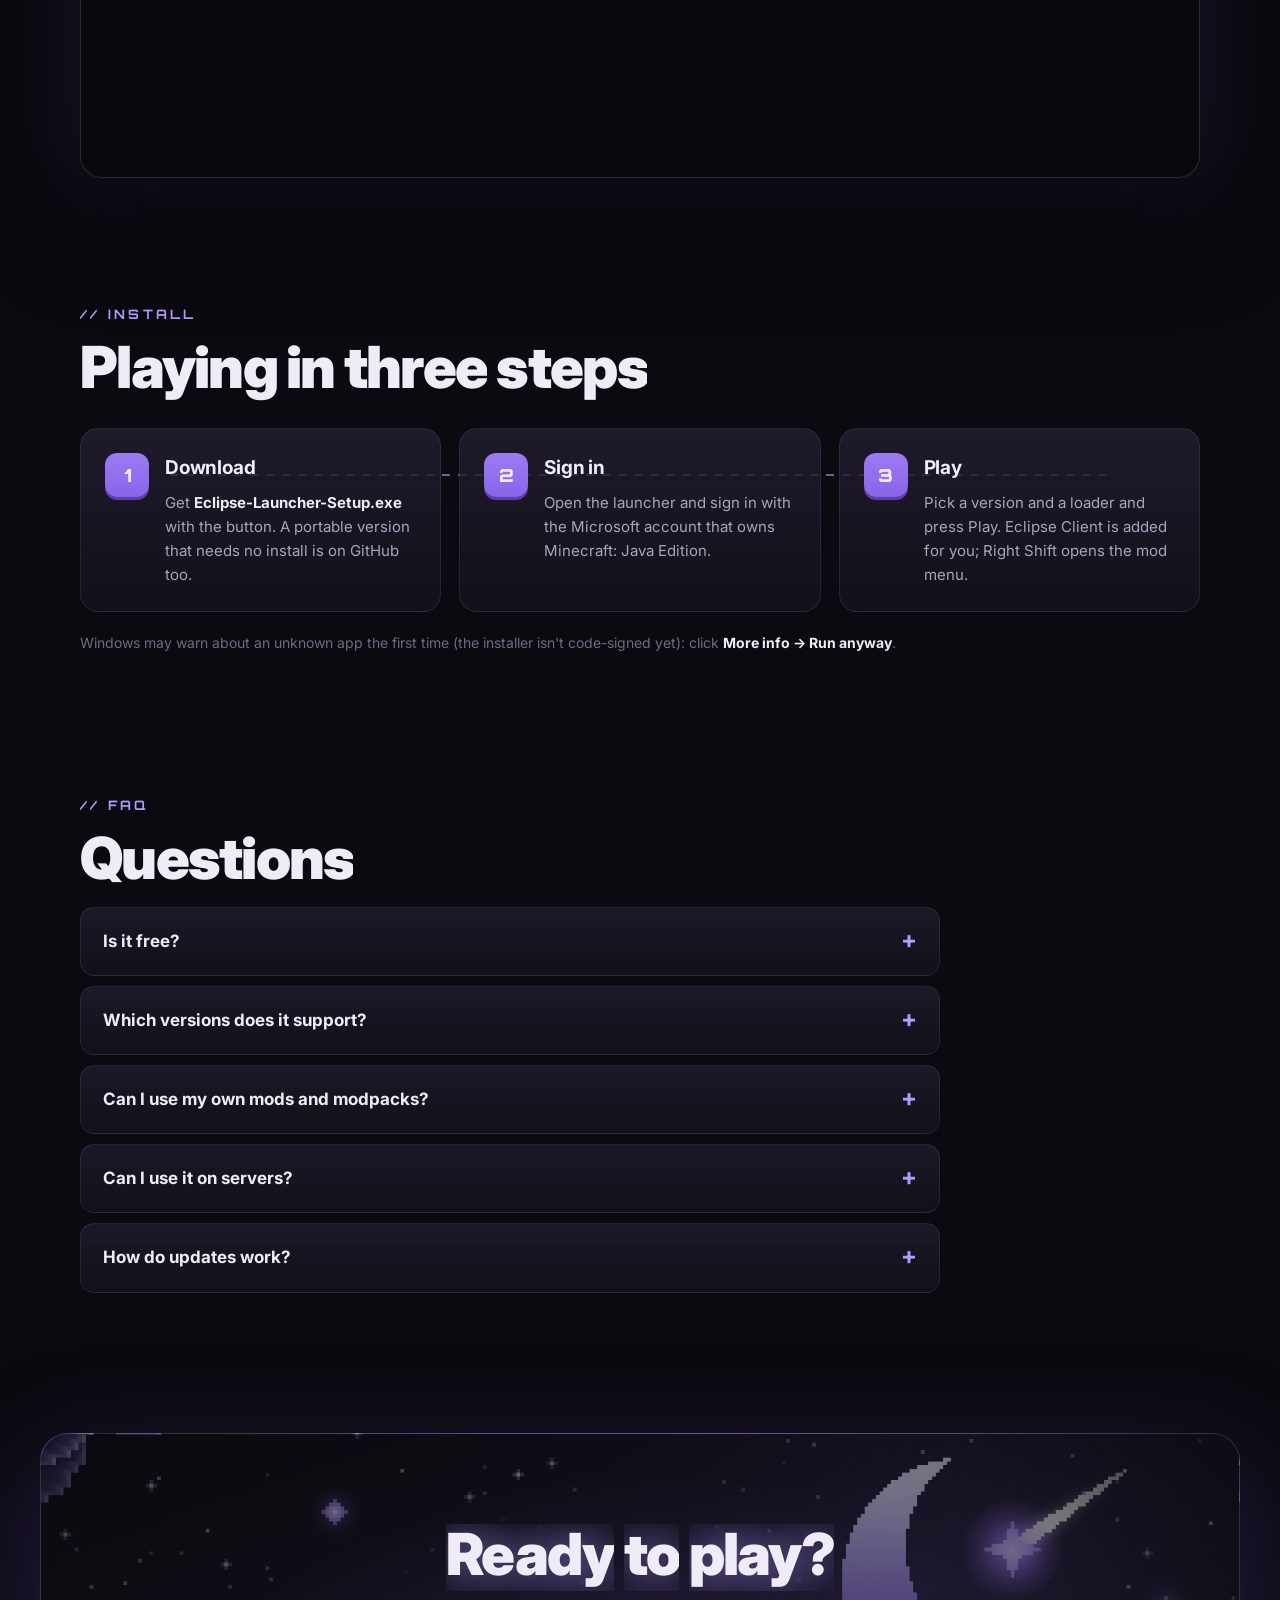
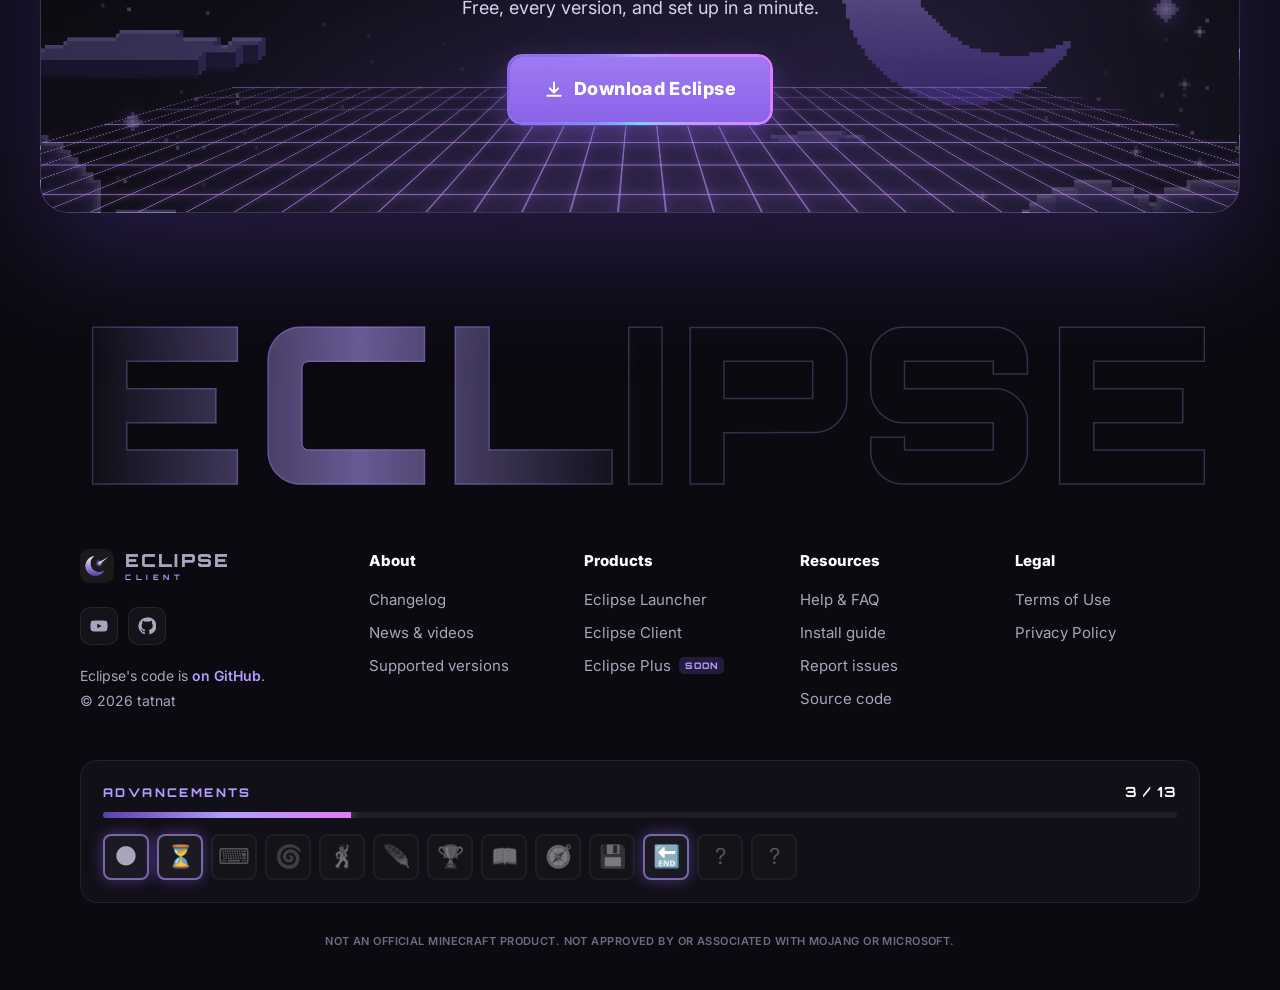
==== commit a6feb15b: "Even cooler, part 3: draggable 3D player with six animations, Minecraft-style advancements, Ctrl+K c" ====
--- a/index.html
+++ b/index.html
@@ -13,7 +13,7 @@
   <link rel="preconnect" href="https://fonts.googleapis.com">
   <link rel="preconnect" href="https://fonts.gstatic.com" crossorigin>
   <link href="https://fonts.googleapis.com/css2?family=Inter:wght@400;500;600;700;800;900&family=Orbitron:wght@600;700;800;900&display=swap" rel="stylesheet">
-  <link rel="stylesheet" href="style.css?v=5">
+  <link rel="stylesheet" href="style.css?v=6">
 </head>
 <body>
   <!-- Intro: a shadow slides over the glowing moon (an eclipse), then the page appears. -->
@@ -31,6 +31,18 @@
   <canvas class="dust" id="dust" aria-hidden="true"></canvas>
   <!-- Easter egg: type "eclipse" anywhere. -->
   <div class="totality" id="totality" aria-hidden="true"><div class="t-sun"><i></i></div><p>TOTAL ECLIPSE</p></div>
+  <!-- Easter egg: type "creeper". -->
+  <div class="creeper" id="creeper" aria-hidden="true"><canvas id="creeperFace" width="8" height="8"></canvas></div>
+  <!-- Minecraft-style advancement toasts. -->
+  <div class="toasts" id="toasts" aria-live="polite"></div>
+  <!-- Command menu: Ctrl+K. -->
+  <div class="palette" id="palette" role="dialog" aria-modal="true" aria-label="Command menu" hidden>
+    <div class="palette-box">
+      <div class="palette-input"><svg viewBox="0 0 24 24" aria-hidden="true"><circle cx="11" cy="11" r="7"/><path d="M20 20l-4-4"/></svg><input id="paletteInput" type="text" placeholder="Type a command or search…" autocomplete="off" spellcheck="false"><kbd>Esc</kbd></div>
+      <ul class="palette-list" id="paletteList" role="listbox"></ul>
+      <div class="palette-foot"><span><kbd>↑</kbd><kbd>↓</kbd> move</span><span><kbd>Enter</kbd> run</span><span><kbd>Ctrl</kbd><kbd>K</kbd> open anywhere</span></div>
+    </div>
+  </div>
   <div class="cubes" id="cubes" aria-hidden="true"></div>
 
   <header class="nav" id="nav">
@@ -48,6 +60,7 @@
       <a href="#install">Install</a>
       <a href="#faq">FAQ</a>
     </nav>
+    <button class="kbd-btn" id="paletteBtn" aria-label="Open the command menu"><kbd>Ctrl</kbd><kbd>K</kbd></button>
     <a class="btn btn-small magnetic download-link" href="https://github.com/tatnatYT/tatnat-launcher/releases/latest"><span>Download</span></a>
   </header>
 
@@ -295,6 +308,29 @@
       </div>
     </section>
 
+    <!-- ================= 3D skin ================= -->
+    <section class="section skin3d" id="skin3d">
+      <p class="eyebrow scramble">// SKINS</p>
+      <h2>Your skin, in 3D</h2>
+      <p class="lead">Drag to spin it around, then make it move. The launcher's skins page shows your own skin like this before you put it on.</p>
+      <div class="model-wrap reveal">
+        <div class="model-stage" id="modelStage">
+          <div class="nametag">tatnat</div>
+          <div class="model" id="model"></div>
+          <div class="platform"><i></i></div>
+          <span class="drag-hint" id="dragHint">← drag to spin →</span>
+        </div>
+        <div class="poses" id="poses" role="group" aria-label="Animation">
+          <button data-pose="idle" class="on">Idle</button>
+          <button data-pose="walk">Walk</button>
+          <button data-pose="run">Run</button>
+          <button data-pose="wave">Wave</button>
+          <button data-pose="dance">Dance</button>
+          <button data-pose="sneak">Sneak</button>
+        </div>
+      </div>
+    </section>
+
     <!-- ================= mini game ================= -->
     <section class="section" id="play">
       <p class="eyebrow scramble">// PLAY</p>
@@ -346,19 +382,44 @@
 
   <footer class="footer">
     <div class="giant" aria-hidden="true">ECLIPSE</div>
-    <div class="footer-row">
-      <div class="footer-brand">
-        <img src="assets/logo.png" alt="" width="28" height="28">
-        <span>Eclipse Client · made by tatnat</span>
-      </div>
-      <div class="footer-links">
-        <a href="https://www.youtube.com/@tatnatmc" target="_blank" rel="noopener">YouTube</a>
-        <a href="https://github.com/tatnatYT/tatnat-launcher/releases" target="_blank" rel="noopener">All releases</a>
-      </div>
+    <div class="foot">
+      <div class="foot-brand">
+        <a class="brand" href="#top"><img src="assets/logo.png" alt="" width="34" height="34"><span class="wordmark">ECLIPSE<small>CLIENT</small></span></a>
+        <div class="socials">
+          <a href="https://www.youtube.com/@tatnatmc" target="_blank" rel="noopener" aria-label="YouTube"><svg viewBox="0 0 24 24"><path d="M23 7.2a3 3 0 0 0-2.1-2.1C19 4.6 12 4.6 12 4.6s-7 0-8.9.5A3 3 0 0 0 1 7.2 31 31 0 0 0 .5 12 31 31 0 0 0 1 16.8a3 3 0 0 0 2.1 2.1c1.9.5 8.9.5 8.9.5s7 0 8.9-.5a3 3 0 0 0 2.1-2.1 31 31 0 0 0 .5-4.8 31 31 0 0 0-.5-4.8zM9.7 15.1V8.9l5.8 3.1-5.8 3.1z"/></svg></a>
+          <a href="https://github.com/tatnatYT/tatnat-launcher" target="_blank" rel="noopener" aria-label="GitHub"><svg viewBox="0 0 24 24"><path d="M12 .5a11.5 11.5 0 0 0-3.6 22.4c.6.1.8-.3.8-.6v-2c-3.2.7-3.9-1.5-3.9-1.5-.5-1.3-1.3-1.7-1.3-1.7-1-.7.1-.7.1-.7 1.2.1 1.8 1.2 1.8 1.2 1 1.8 2.8 1.3 3.4 1 .1-.8.4-1.3.8-1.6-2.6-.3-5.3-1.3-5.3-5.7 0-1.3.5-2.3 1.2-3.1-.1-.3-.5-1.5.1-3.1 0 0 1-.3 3.2 1.2a11 11 0 0 1 5.8 0c2.2-1.5 3.2-1.2 3.2-1.2.6 1.6.2 2.8.1 3.1.8.8 1.2 1.8 1.2 3.1 0 4.4-2.7 5.4-5.3 5.7.4.4.8 1.1.8 2.2v3.3c0 .3.2.7.8.6A11.5 11.5 0 0 0 12 .5z"/></svg></a>
+        </div>
+        <p class="foot-note">Eclipse's code is <a class="accent" href="https://github.com/tatnatYT/tatnat-launcher" target="_blank" rel="noopener">on GitHub</a>.<br>© 2026 tatnat</p>
+      </div>
+      <nav class="foot-col" aria-label="About"><h4>About</h4>
+        <a href="https://github.com/tatnatYT/tatnat-launcher/releases" target="_blank" rel="noopener">Changelog</a>
+        <a href="https://www.youtube.com/@tatnatmc" target="_blank" rel="noopener">News &amp; videos</a>
+        <a href="#timeline">Supported versions</a>
+      </nav>
+      <nav class="foot-col" aria-label="Products"><h4>Products</h4>
+        <a href="#top">Eclipse Launcher</a>
+        <a href="#features">Eclipse Client</a>
+        <span class="soon">Eclipse Plus <em>SOON</em></span>
+      </nav>
+      <nav class="foot-col" aria-label="Resources"><h4>Resources</h4>
+        <a href="#faq">Help &amp; FAQ</a>
+        <a href="#install">Install guide</a>
+        <a href="https://github.com/tatnatYT/tatnat-launcher/issues" target="_blank" rel="noopener">Report issues</a>
+        <a href="https://github.com/tatnatYT/tatnat-launcher" target="_blank" rel="noopener">Source code</a>
+      </nav>
+      <nav class="foot-col" aria-label="Legal"><h4>Legal</h4>
+        <a href="terms.html">Terms of Use</a>
+        <a href="privacy.html">Privacy Policy</a>
+      </nav>
     </div>
-    <p class="legal">Not an official Minecraft product. Not approved by or associated with Mojang or Microsoft.</p>
+    <div class="adv" id="adv">
+      <div class="adv-head"><span>ADVANCEMENTS</span><b id="advCount">0 / 0</b></div>
+      <div class="adv-bar"><i id="advBar"></i></div>
+      <div class="adv-grid" id="advGrid"></div>
+    </div>
+    <p class="legal">NOT AN OFFICIAL MINECRAFT PRODUCT. NOT APPROVED BY OR ASSOCIATED WITH MOJANG OR MICROSOFT.</p>
   </footer>
 
-  <script src="main.js?v=5"></script>
+  <script src="main.js?v=6"></script>
 </body>
 </html>
--- a/style.css
+++ b/style.css
@@ -565,3 +565,126 @@
   .game-hud { top: 8px; right: 8px; gap: 6px; }
   .game-hud span { font-size: 8px; padding: 5px 7px; border-radius: 7px; }
 }
+
+/* Minecraft-style font for name tags and advancements (Monocraft, SIL OFL: assets/fonts/monocraft-LICENSE.txt). */
+@font-face { font-family: 'Minecraft'; src: url('assets/fonts/monocraft.ttf') format('truetype'); font-display: swap; }
+
+/* ---------- 3D player model ---------- */
+.model-wrap { display: grid; grid-template-columns: 1fr; justify-items: center; gap: 22px; padding: 30px 20px 30px; border-radius: 26px;
+  background: radial-gradient(ellipse at 50% 85%, rgba(138, 99, 232, .32), transparent 60%), linear-gradient(180deg, rgba(36, 31, 50, .6), rgba(14, 12, 20, .85));
+  border: 1px solid var(--line); overflow: hidden; }
+.model-stage { position: relative; width: 100%; height: 480px; display: grid; place-items: center; perspective: 1100px; cursor: grab; touch-action: pan-y; user-select: none; }
+.model-stage.dragging { cursor: grabbing; }
+.model { position: relative; width: calc(var(--S) * 16); height: calc(var(--S) * 32); transform-style: preserve-3d; margin-top: 30px; }
+.part { position: absolute; transform-style: preserve-3d; }
+.box { position: absolute; inset: 0; transform-style: preserve-3d; }
+.face { position: absolute; background-image: url('assets/skin.png'); background-repeat: no-repeat; background-size: calc(var(--S) * 64) calc(var(--S) * 64); image-rendering: pixelated; backface-visibility: hidden; }
+.face.sd { filter: brightness(.82); } .face.bk { filter: brightness(.7); } .face.tp { filter: brightness(1.12); } .face.bt { filter: brightness(.6); }
+.layer .face { backface-visibility: visible; }
+.nametag { position: absolute; top: 4px; left: 50%; translate: -50% 0; z-index: 2; font: 22px/1 Minecraft, monospace; color: #fff; padding: 5px 9px 4px; background: rgba(0, 0, 0, .38); text-shadow: 2px 2px 0 #3f3f3f; pointer-events: none; }
+/* The ring's centre sits under the feet (the stage is a grid, so the model is centred vertically). */
+.platform { position: absolute; top: calc(50% + 15px + var(--S, 11px) * 16 - 150px); left: 50%; width: 300px; height: 300px; margin-left: -150px; transform: rotateX(80deg); pointer-events: none; }
+.model-stage { --S: 11px; }
+.platform i { position: absolute; inset: 0; border-radius: 50%; border: 2px solid rgba(180, 156, 255, .55); box-shadow: 0 0 40px rgba(138, 99, 232, .7), inset 0 0 60px rgba(138, 99, 232, .55); background: radial-gradient(circle, rgba(138, 99, 232, .45), transparent 65%); animation: plat 3s ease-in-out infinite; }
+@keyframes plat { 50% { box-shadow: 0 0 70px rgba(180, 156, 255, .9), inset 0 0 90px rgba(180, 156, 255, .7); } }
+.drag-hint { position: absolute; bottom: 4px; font: 700 11px Orbitron, sans-serif; letter-spacing: .2em; color: var(--faint); transition: opacity .5s; }
+.poses { display: flex; flex-wrap: wrap; justify-content: center; gap: 8px; }
+.poses button { font: 800 12px Orbitron, sans-serif; letter-spacing: .12em; color: var(--muted); padding: 10px 16px; border-radius: 11px; cursor: pointer; background: rgba(10, 9, 14, .6); border: 1px solid var(--line-2); transition: all .25s var(--ease); }
+.poses button:hover { color: #fff; border-color: rgba(180, 156, 255, .5); transform: translateY(-2px); }
+.poses button.on { color: #fff; background: linear-gradient(180deg, #9d7bf3, var(--accent)); border-color: transparent; box-shadow: 0 3px 0 var(--accent-dark), 0 8px 24px rgba(138, 99, 232, .5); }
+
+/* ---------- advancement toasts (Minecraft style) ---------- */
+.toasts { position: fixed; top: 84px; right: 18px; z-index: 180; display: grid; gap: 10px; pointer-events: none; }
+.toast { display: flex; align-items: center; gap: 14px; width: 320px; padding: 12px 16px 12px 12px; border-radius: 6px; font-family: Minecraft, monospace;
+  background: #212121; border: 2px solid #555; box-shadow: inset 0 0 0 2px #000, 0 12px 30px rgba(0, 0, 0, .5), 0 0 40px rgba(138, 99, 232, .25);
+  animation: toast-in .5s cubic-bezier(.2, 1.3, .4, 1) both; }
+.toast.out { animation: toast-out .45s ease forwards; }
+.toast .ico { flex: none; width: 40px; height: 40px; display: grid; place-items: center; font-size: 24px; border-radius: 4px; background: radial-gradient(circle, rgba(180, 156, 255, .35), transparent 70%); }
+.toast small { display: block; font-size: 13px; color: #ff0; margin-bottom: 4px; }
+.toast b { display: block; font-size: 15px; font-weight: 400; color: #fff; }
+.toast.challenge small { color: #d27dff; }
+@keyframes toast-in { from { opacity: 0; transform: translateX(120%); } to { opacity: 1; transform: none; } }
+@keyframes toast-out { to { opacity: 0; transform: translateX(120%); } }
+
+/* advancements in the footer */
+.adv { margin: 46px 0 0; padding: 22px; border-radius: 18px; background: rgba(20, 18, 28, .7); border: 1px solid var(--line); }
+.adv-head { display: flex; justify-content: space-between; align-items: baseline; font: 800 12px Orbitron, sans-serif; letter-spacing: .2em; color: var(--accent-light); }
+.adv-head b { color: #fff; font-size: 14px; letter-spacing: .1em; }
+.adv-bar { height: 6px; border-radius: 3px; background: rgba(255, 255, 255, .06); margin: 12px 0 16px; overflow: hidden; }
+.adv-bar i { display: block; height: 100%; width: 0; background: linear-gradient(90deg, var(--accent-dark), var(--accent-light), var(--pink)); box-shadow: 0 0 12px rgba(180, 156, 255, .8); transition: width .8s var(--ease); }
+.adv-grid { display: flex; flex-wrap: wrap; gap: 8px; }
+.adv-item { position: relative; width: 46px; height: 46px; display: grid; place-items: center; font-size: 22px; border-radius: 8px; background: #1b1922; border: 2px solid #34303f; filter: grayscale(1); opacity: .45; transition: all .4s var(--ease); }
+.adv-item.got { filter: none; opacity: 1; border-color: rgba(180, 156, 255, .6); box-shadow: 0 0 16px rgba(138, 99, 232, .45); }
+.adv-item::after { content: attr(data-tip); position: absolute; bottom: calc(100% + 8px); left: 50%; translate: -50% 4px; width: max-content; max-width: 220px; padding: 7px 10px; border-radius: 6px; font: 12px/1.4 Minecraft, monospace; color: #fff; background: #100f15; border: 1px solid #3a3547; opacity: 0; pointer-events: none; transition: opacity .2s, translate .2s; z-index: 5; white-space: pre-line; }
+.adv-item:hover::after { opacity: 1; translate: -50% 0; }
+
+/* ---------- command menu ---------- */
+.kbd-btn { display: inline-flex; gap: 3px; padding: 6px 8px; border-radius: 10px; cursor: pointer; background: rgba(255, 255, 255, .04); border: 1px solid var(--line-2); transition: background .2s, border-color .2s; }
+.kbd-btn:hover { background: rgba(138, 99, 232, .2); border-color: rgba(180, 156, 255, .4); }
+kbd { font: 700 11px Inter, sans-serif; color: var(--muted); padding: 3px 6px; border-radius: 5px; background: rgba(255, 255, 255, .06); border: 1px solid var(--line-2); border-bottom-width: 2px; }
+.palette { position: fixed; inset: 0; z-index: 185; display: grid; justify-items: center; align-items: start; padding: 14vh 16px 0; background: rgba(6, 5, 9, .6); backdrop-filter: blur(6px); animation: pal-bg .2s ease; }
+.palette[hidden] { display: none; }
+.palette-box { width: min(620px, 100%); border-radius: 18px; overflow: hidden; background: rgba(22, 19, 30, .96); border: 1px solid rgba(180, 156, 255, .3); box-shadow: 0 40px 120px rgba(0, 0, 0, .6), 0 0 80px rgba(138, 99, 232, .3); animation: pal-in .25s var(--ease); }
+@keyframes pal-bg { from { opacity: 0; } }
+@keyframes pal-in { from { opacity: 0; transform: translateY(-14px) scale(.97); } }
+.palette-input { display: flex; align-items: center; gap: 12px; padding: 16px 18px; border-bottom: 1px solid var(--line); }
+.palette-input svg { width: 20px; height: 20px; fill: none; stroke: var(--accent-light); stroke-width: 2.2; stroke-linecap: round; }
+.palette-input input { flex: 1; min-width: 0; background: none; border: 0; outline: 0; color: var(--text); font: 500 17px Inter, sans-serif; }
+.palette-list { list-style: none; margin: 0; padding: 8px; max-height: 50vh; overflow: auto; }
+.palette-list li { display: flex; align-items: center; gap: 12px; padding: 11px 12px; border-radius: 10px; cursor: pointer; color: var(--muted); font-weight: 600; font-size: 15px; }
+.palette-list li .pi { width: 30px; height: 30px; display: grid; place-items: center; border-radius: 8px; background: rgba(255, 255, 255, .05); font-size: 15px; }
+.palette-list li em { margin-left: auto; font: 700 10px Orbitron, sans-serif; font-style: normal; letter-spacing: .15em; color: var(--faint); }
+.palette-list li.on { background: rgba(138, 99, 232, .22); color: #fff; }
+.palette-list li.on .pi { background: rgba(138, 99, 232, .4); }
+.palette-list .empty { justify-content: center; color: var(--faint); cursor: default; }
+.palette-foot { display: flex; gap: 18px; padding: 10px 16px; border-top: 1px solid var(--line); font-size: 12px; color: var(--faint); }
+.palette-foot kbd { margin-right: 3px; }
+
+/* ---------- creeper easter egg ---------- */
+.creeper { position: fixed; inset: 0; z-index: 189; display: grid; place-items: center; pointer-events: none; visibility: hidden; }
+.creeper canvas { width: min(46vmin, 360px); height: min(46vmin, 360px); image-rendering: pixelated; box-shadow: 0 30px 90px rgba(0, 0, 0, .7); }
+.creeper.on { visibility: visible; animation: creeper-in .25s ease both; }
+.creeper.on canvas { animation: fuse .3s ease-in-out infinite alternate; }
+@keyframes creeper-in { from { opacity: 0; transform: scale(.4); } }
+@keyframes fuse { from { filter: brightness(1); transform: scale(1); } to { filter: brightness(2.6) saturate(.2); transform: scale(1.12); } }
+body.boom main, body.boom .footer, body.boom .nav { animation: quake .6s; }
+@keyframes quake { 10% { transform: translate(-14px, 8px); } 25% { transform: translate(12px, -10px); } 40% { transform: translate(-9px, -6px); } 60% { transform: translate(7px, 7px); } 80% { transform: translate(-4px, 3px); } }
+.flash { position: fixed; inset: 0; z-index: 188; background: #fff; pointer-events: none; animation: flash .7s ease-out forwards; }
+@keyframes flash { from { opacity: .95; } to { opacity: 0; } }
+.blown { transition: translate .55s cubic-bezier(.2, .9, .2, 1), rotate .55s cubic-bezier(.2, .9, .2, 1) !important; }
+.mend { transition: translate 1.1s cubic-bezier(.5, 0, .2, 1), rotate 1.1s cubic-bezier(.5, 0, .2, 1) !important; }
+
+/* ---------- footer, laid out in columns ---------- */
+.foot { display: grid; grid-template-columns: 1.4fr repeat(4, 1fr); gap: 30px; padding-top: 10px; }
+.foot-brand .brand { display: inline-flex; }
+.foot-brand .wordmark { font-size: 18px; }
+.socials { display: flex; gap: 10px; margin: 18px 0; }
+.socials a { width: 38px; height: 38px; display: grid; place-items: center; border-radius: 10px; background: rgba(255, 255, 255, .04); border: 1px solid var(--line); color: var(--muted); transition: all .25s var(--ease); }
+.socials a:hover { color: #fff; background: rgba(138, 99, 232, .3); border-color: rgba(180, 156, 255, .45); transform: translateY(-3px); }
+.socials svg { width: 18px; height: 18px; fill: currentColor; }
+.foot-note { margin: 0; line-height: 1.8; }
+.foot-note .accent { color: var(--accent-light); font-weight: 600; }
+.foot-note .accent:hover { text-decoration: underline; }
+.foot-col { display: flex; flex-direction: column; gap: 9px; }
+.foot-col h4 { margin: 0 0 6px; color: #fff; font-size: 15px; font-weight: 800; }
+.foot-col a, .foot-col span { color: var(--muted); font-size: 15px; width: fit-content; transition: color .2s, translate .2s; }
+.foot-col a:hover { color: #fff; translate: 3px 0; }
+.foot-col .soon em { font: 800 9px Orbitron, sans-serif; font-style: normal; letter-spacing: .14em; color: var(--accent-light); padding: 3px 6px; margin-left: 4px; border-radius: 5px; background: rgba(138, 99, 232, .2); vertical-align: 2px; }
+.footer .legal { text-align: center; letter-spacing: .04em; font-size: 11px; font-weight: 600; margin-top: 30px; }
+
+@media (max-width: 960px) {
+  .foot { grid-template-columns: 1fr 1fr; }
+  .foot-brand { grid-column: 1 / -1; }
+  .kbd-btn { display: none; }
+  .model-stage { height: 420px; }
+  .model-stage { --S: 9.5px; }
+}
+@media (max-width: 600px) {
+  .toast { width: min(320px, calc(100vw - 36px)); }
+  .toasts { top: 76px; right: 12px; }
+}
+@media (max-width: 600px) {
+  .model-stage { --S: 7.5px; height: 340px; }
+  .nametag { font-size: 16px; }
+  .poses button { padding: 9px 12px; font-size: 11px; }
+}
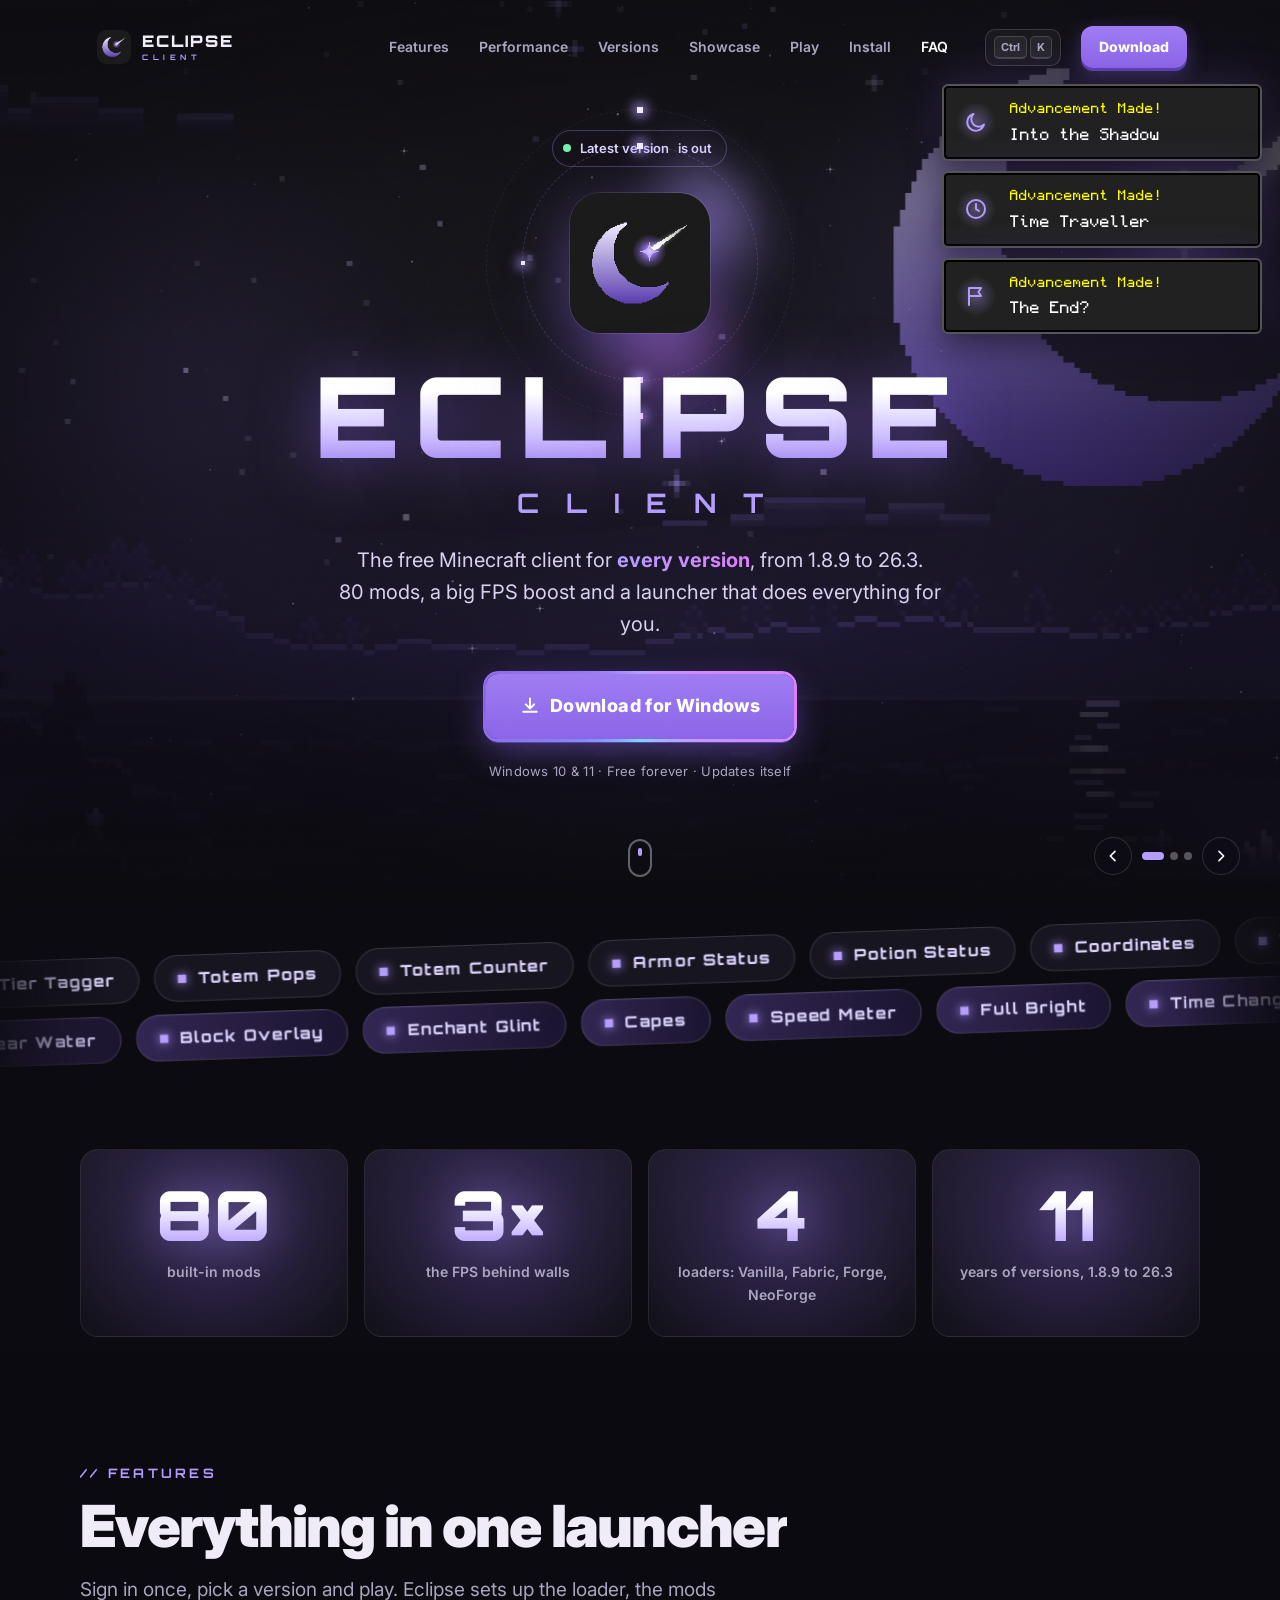
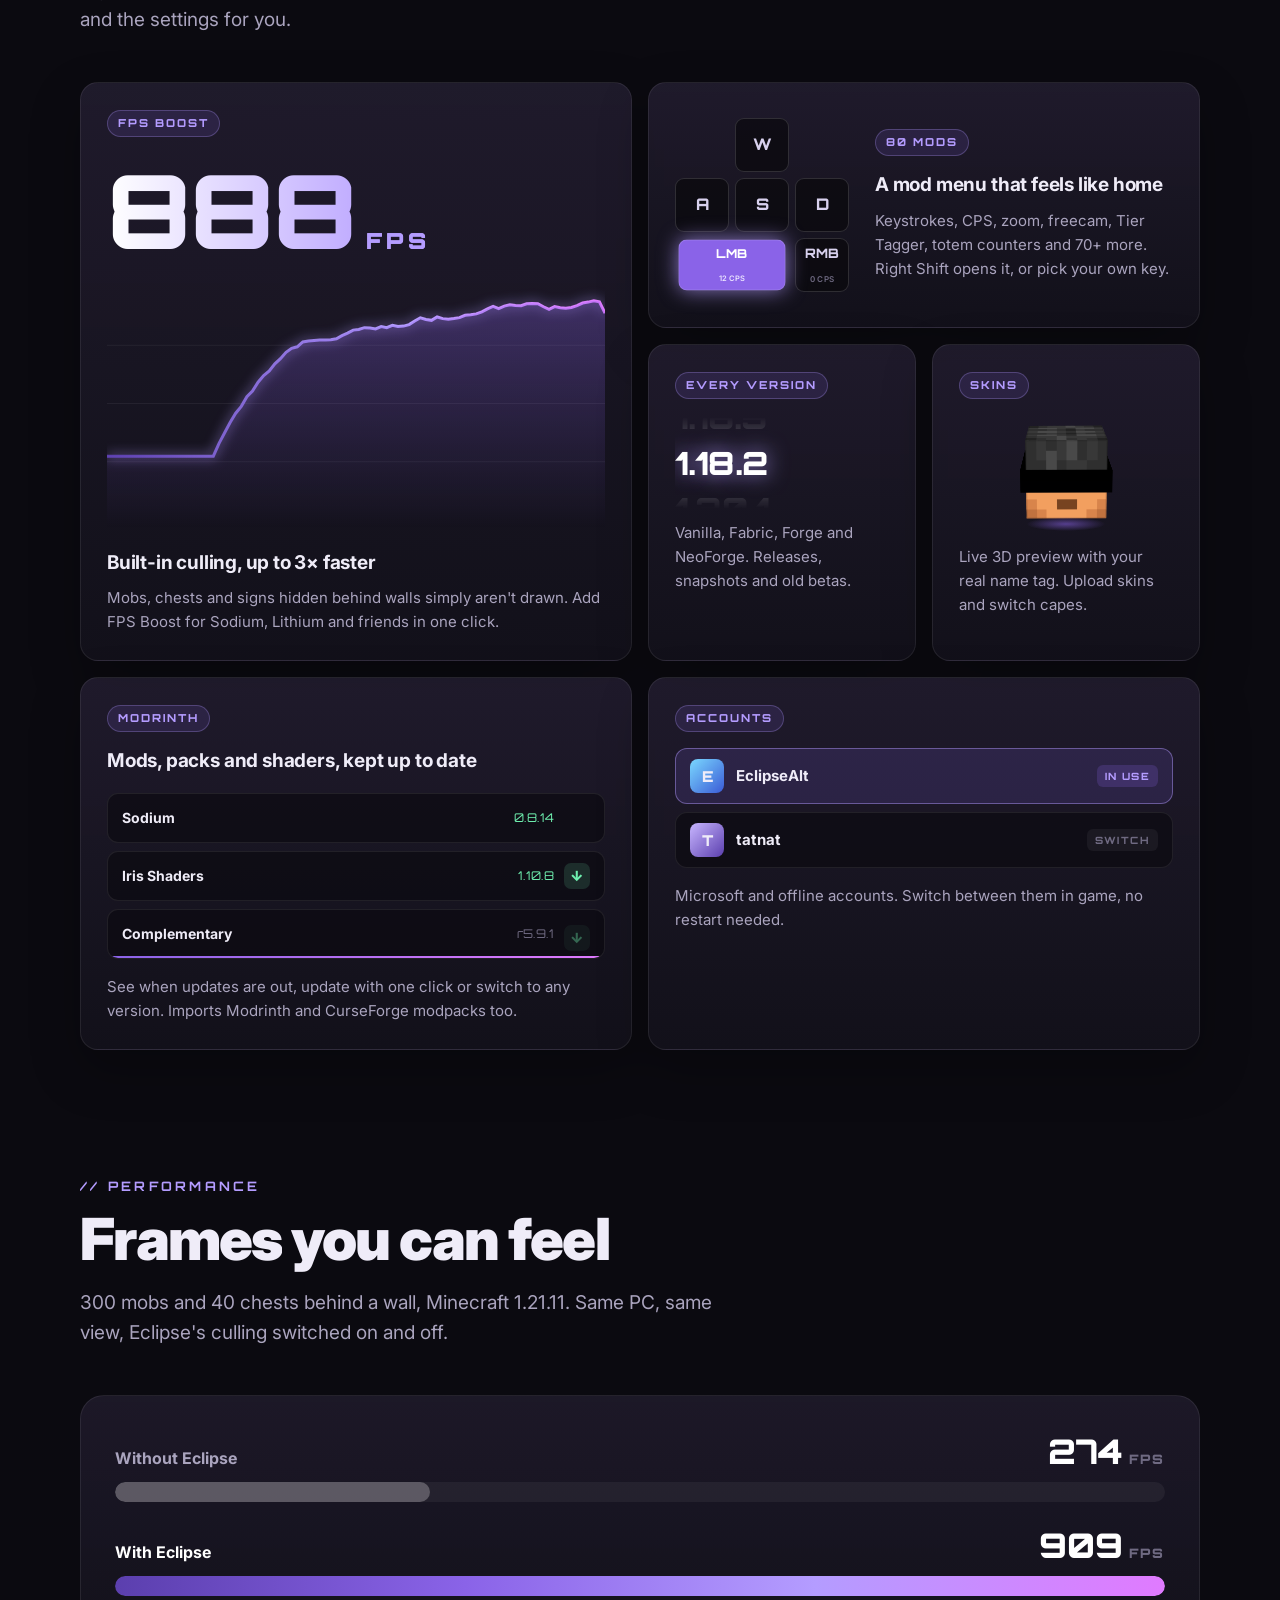
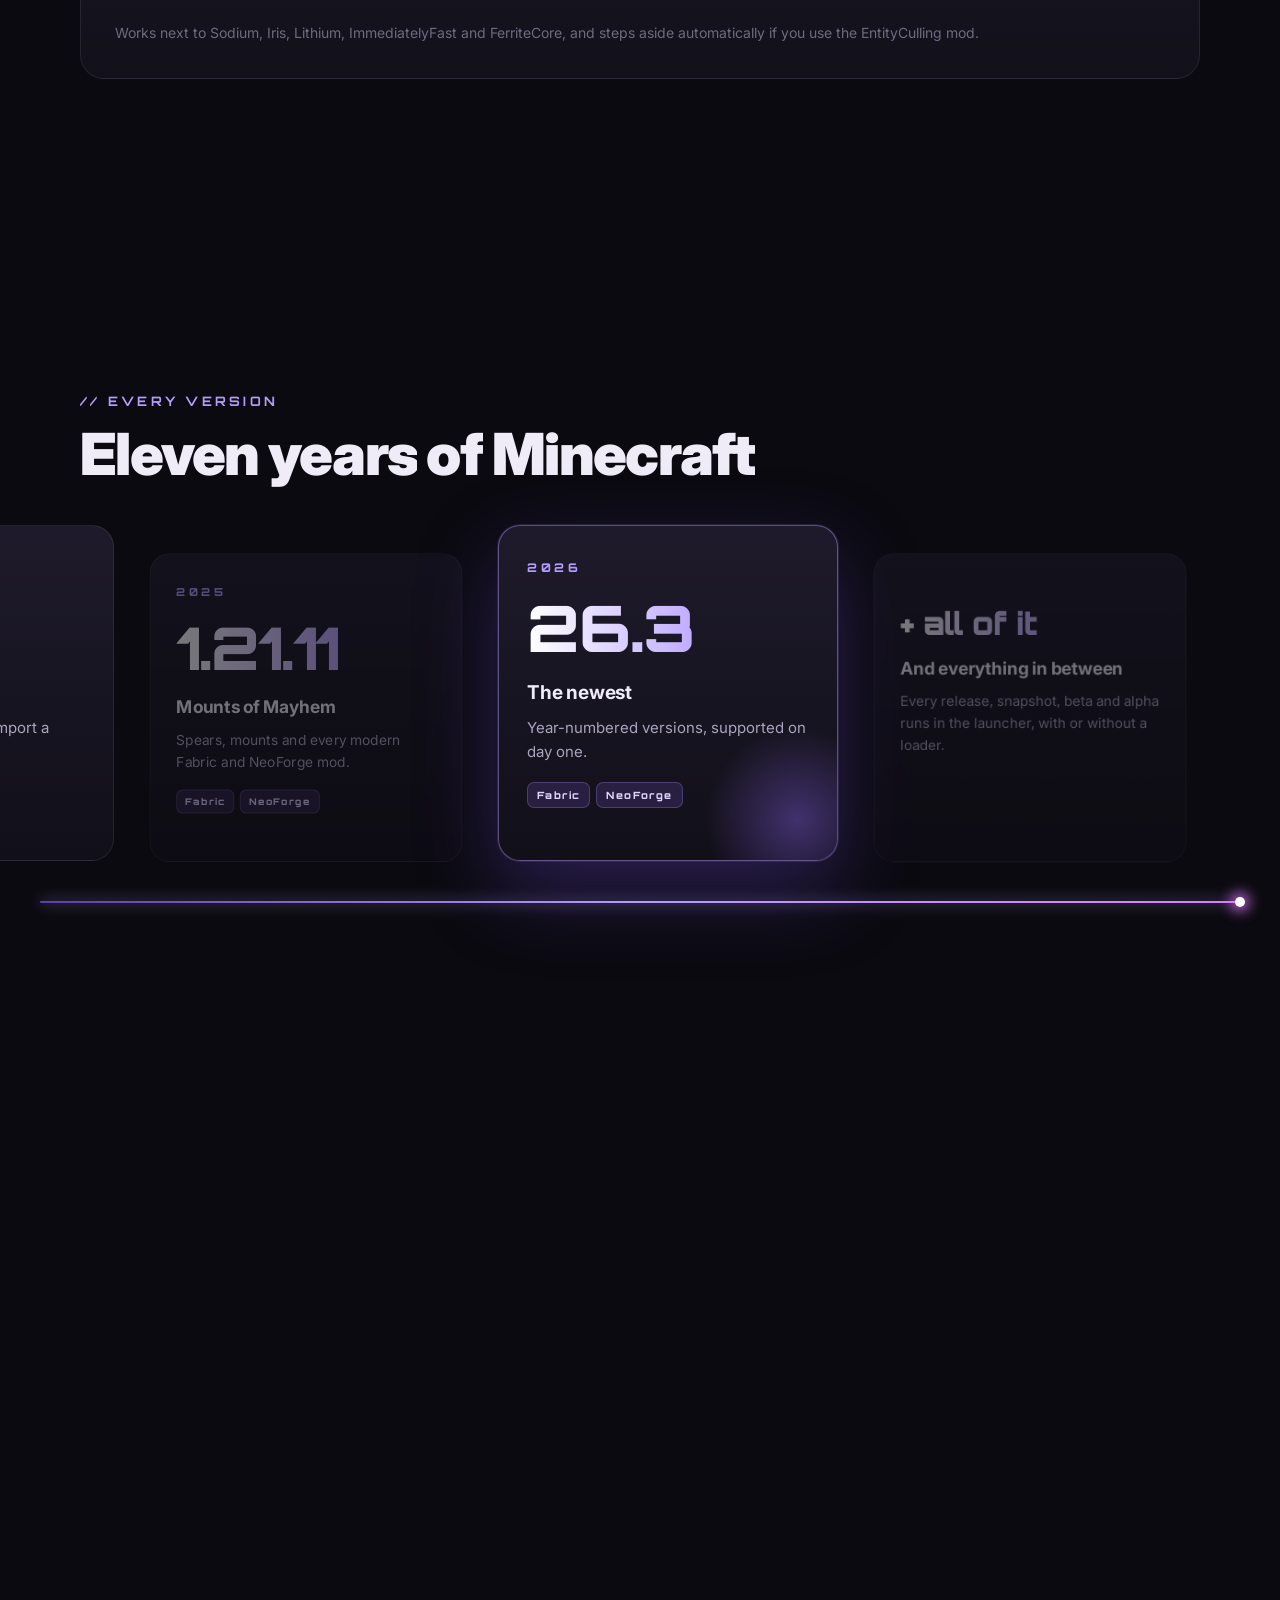
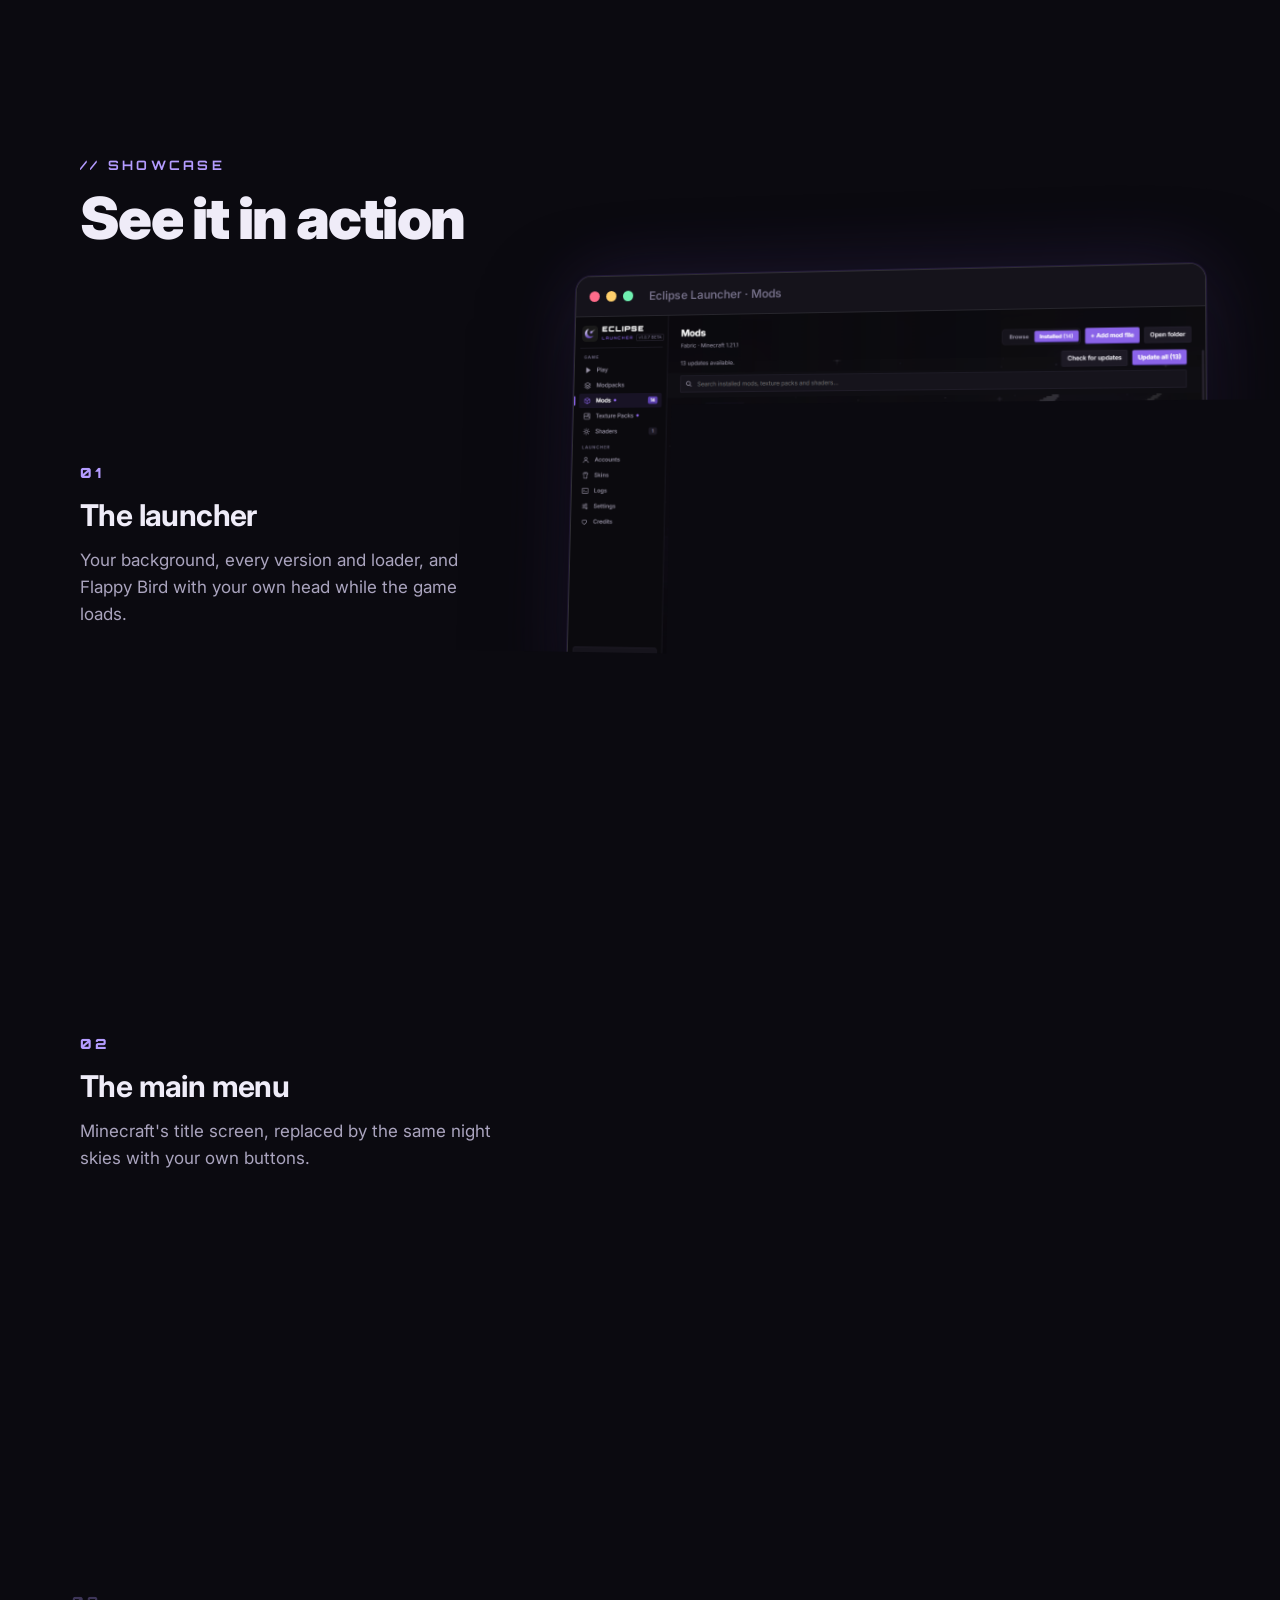
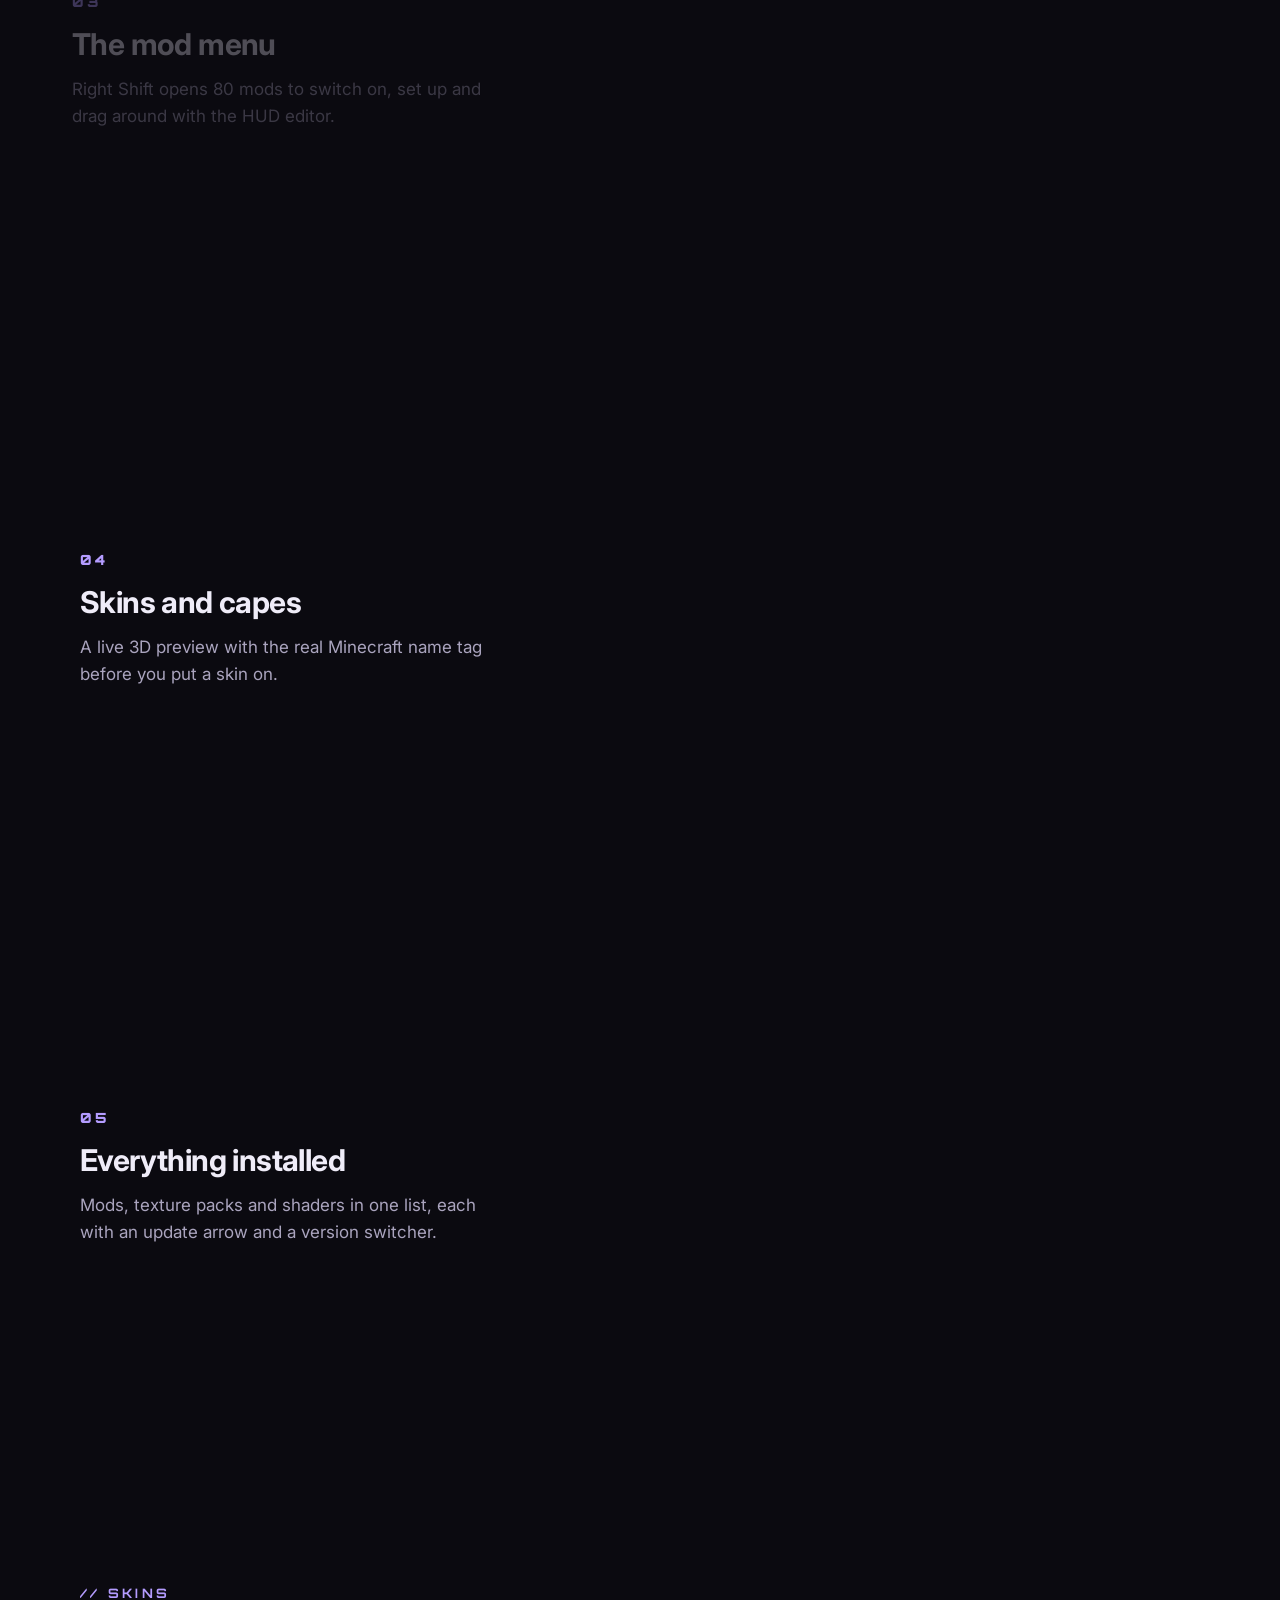
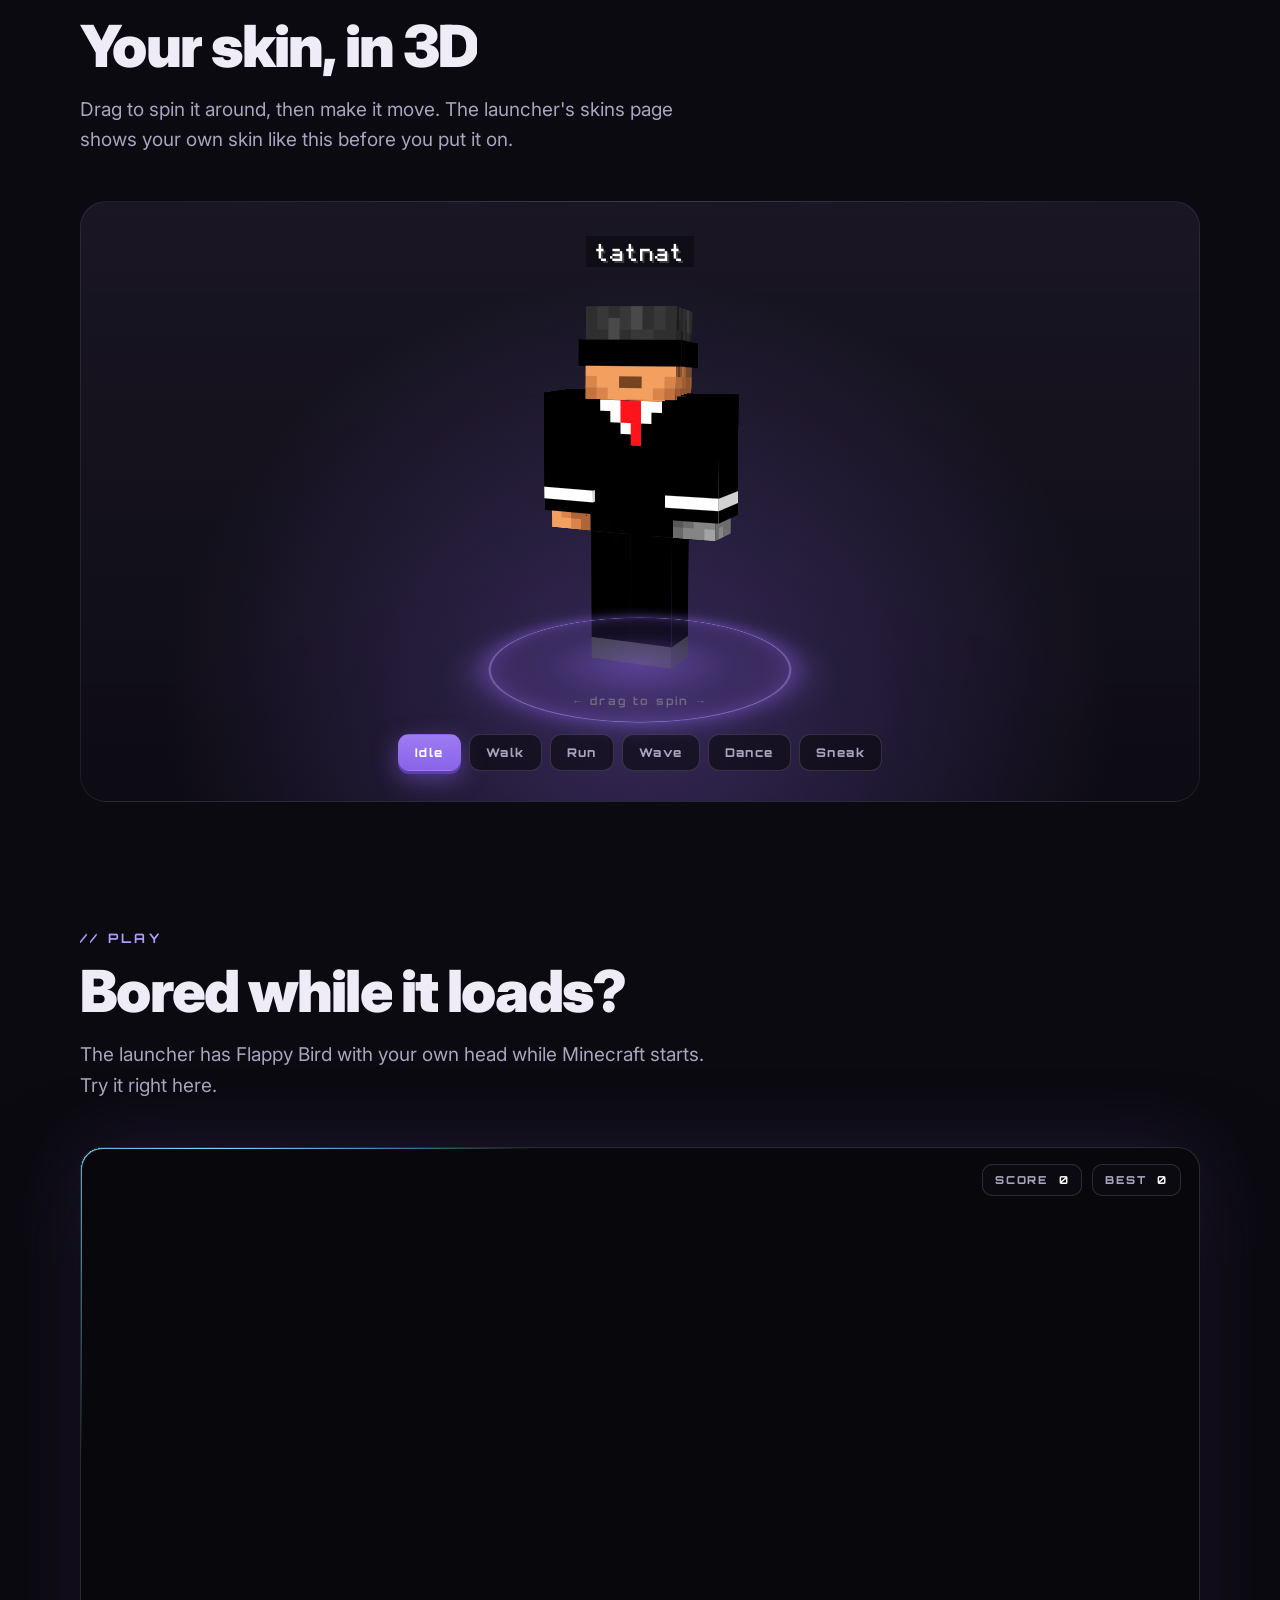
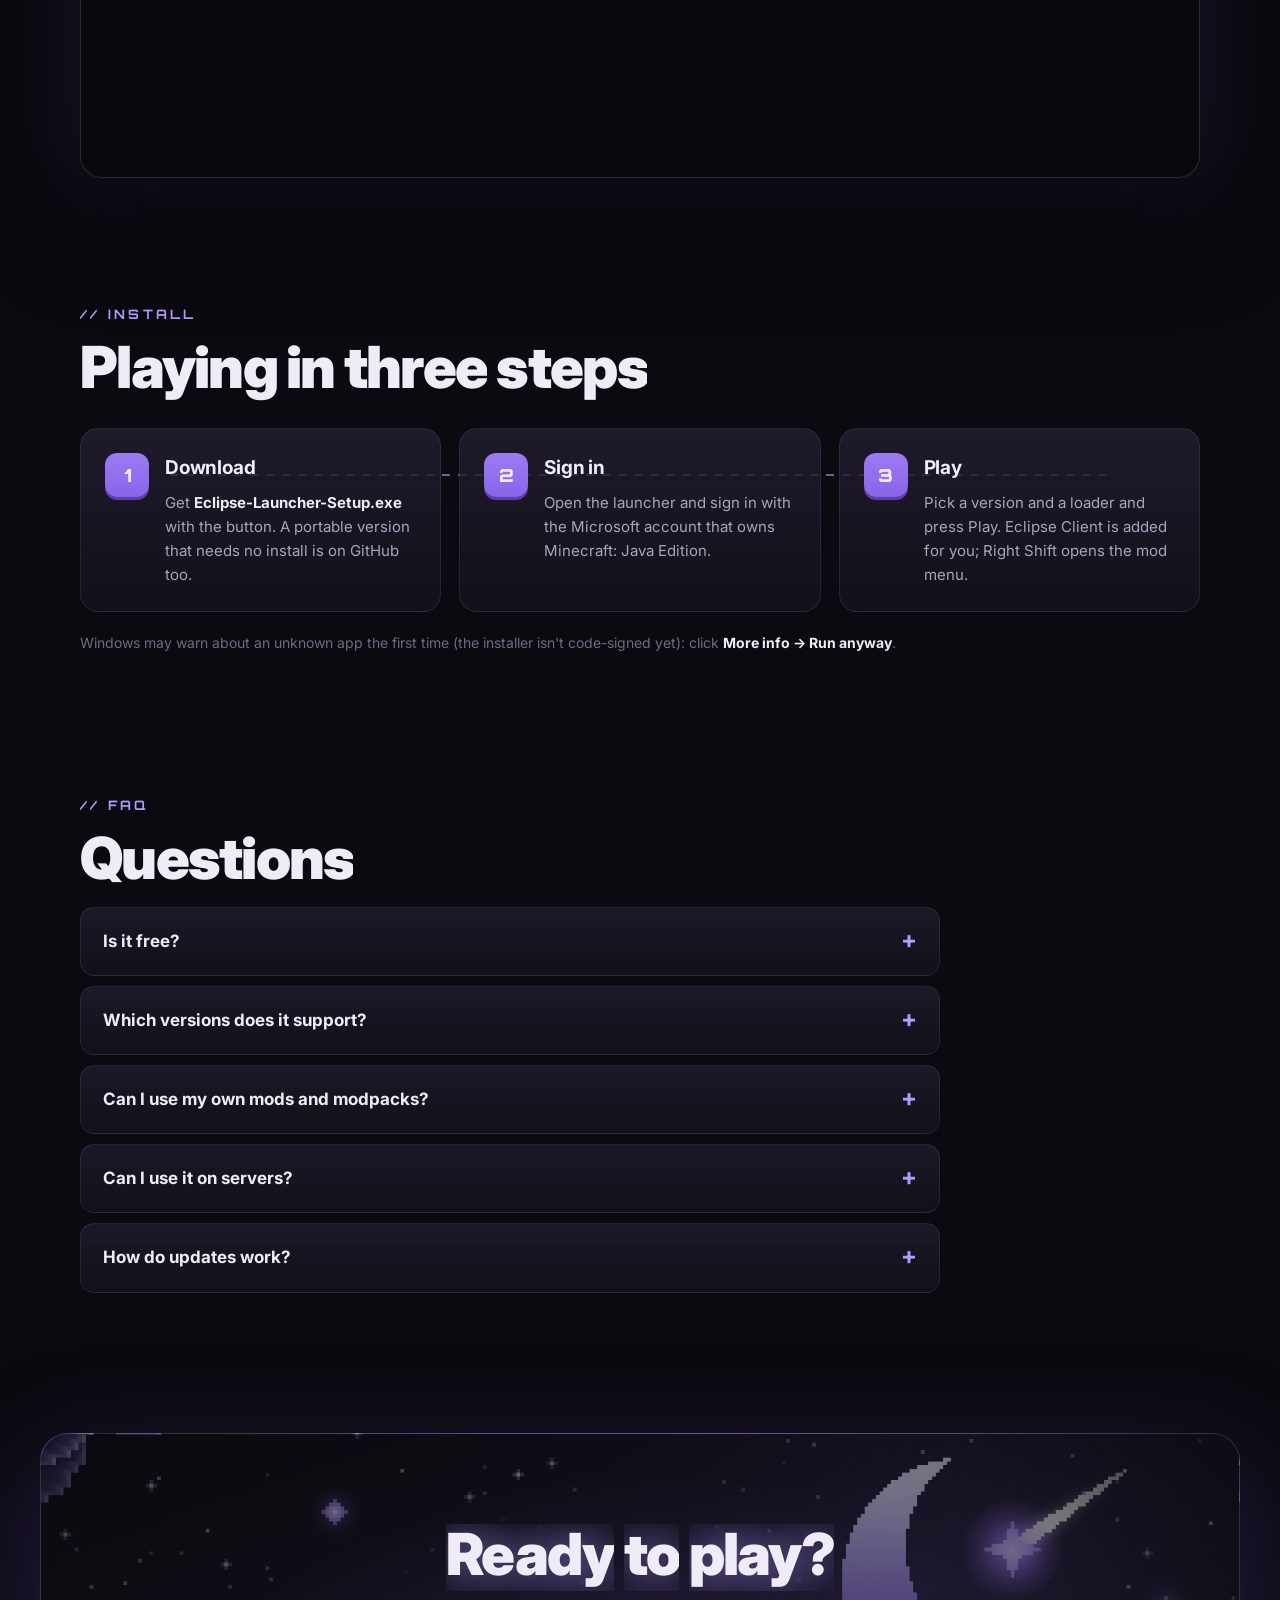
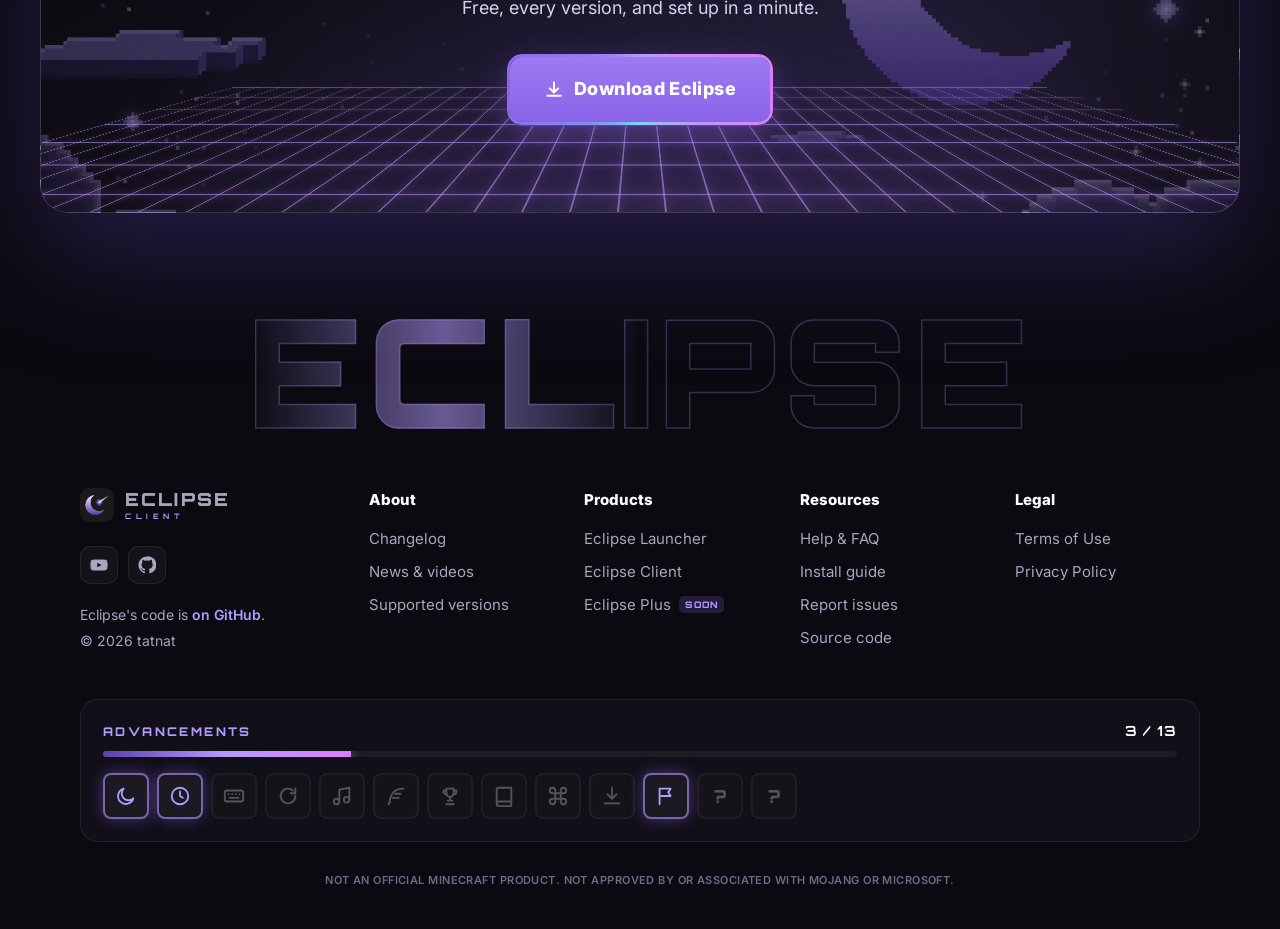
==== commit 8e299e0b: "Fix the footer wordmark spotlight being cut off, rebuild the 3D sneak pose from Minecraft's own valu" ====
--- a/index.html
+++ b/index.html
@@ -13,7 +13,7 @@
   <link rel="preconnect" href="https://fonts.googleapis.com">
   <link rel="preconnect" href="https://fonts.gstatic.com" crossorigin>
   <link href="https://fonts.googleapis.com/css2?family=Inter:wght@400;500;600;700;800;900&family=Orbitron:wght@600;700;800;900&display=swap" rel="stylesheet">
-  <link rel="stylesheet" href="style.css?v=6">
+  <link rel="stylesheet" href="style.css?v=7">
 </head>
 <body>
   <!-- Intro: a shadow slides over the glowing moon (an eclipse), then the page appears. -->
@@ -420,6 +420,6 @@
     <p class="legal">NOT AN OFFICIAL MINECRAFT PRODUCT. NOT APPROVED BY OR ASSOCIATED WITH MOJANG OR MICROSOFT.</p>
   </footer>
 
-  <script src="main.js?v=6"></script>
+  <script src="main.js?v=7"></script>
 </body>
 </html>
--- a/style.css
+++ b/style.css
@@ -688,3 +688,17 @@
   .nametag { font-size: 16px; }
   .poses button { padding: 9px 12px; font-size: 11px; }
 }
+
+/* The giant wordmark's box hugs the text exactly (the gradient fill is painted inside the box only),
+   and the word is sized to always fit the footer. */
+.giant { width: max-content; max-width: none; margin-left: auto; margin-right: auto; white-space: nowrap; font-size: min(12.4vw, 150px); }
+
+/* Line icons (replacing emoji) in the command menu, toasts and advancements. */
+.ic { width: 18px; height: 18px; fill: none; stroke: currentColor; stroke-width: 2; stroke-linecap: round; stroke-linejoin: round; }
+.palette-list li .pi { color: var(--accent-light); }
+.palette-list li.on .pi { color: #fff; }
+.toast .ico { color: var(--accent-light); }
+.toast .ico .ic { width: 24px; height: 24px; }
+.toast.challenge .ico { color: #d27dff; }
+.adv-item { color: var(--accent-light); font: 800 18px Orbitron, sans-serif; }
+.adv-item .ic { width: 22px; height: 22px; }
